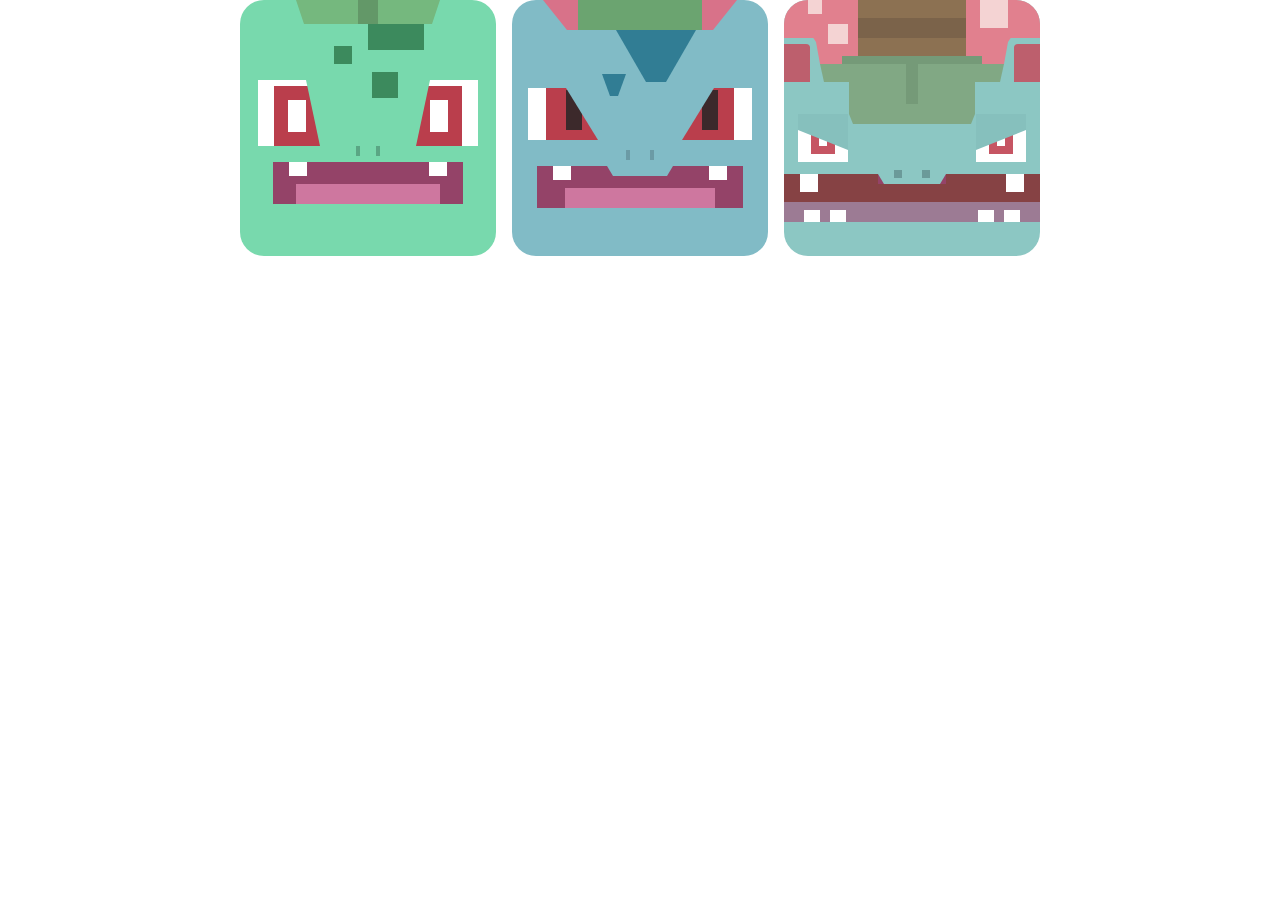
==== index.html @ 2ed5dbb6 "202307021723" ====
<!-- 
    Copyright 2023 Pardn Ltd 帕登國際有限公司
    Created by Pardn Chiu 邱敬幃
    Email: mail@pardn.ltd
	LINE@: @530ganjs
-->
<!DOCTYPE html>
<html lang="zh-Hans-TW">

<head>
	<meta charset="UTF-8">
	<meta http-equiv="X-UA-Compatible" content="IE=edge">
	<!--  -->
	<title>CSS繪圖-寶可夢探險圖鑑</title>
	<meta name="description" content="帕登國際有限公司的全端工程師，邱敬幃，精通iOS原生、前端切版和後端開發。無論是開發iOS APP，還是架設網站，都能輕鬆應對。">
	<meta name="theme-color" content="#000000">
	<!--  -->
	<meta property="og:title" content="CSS繪圖-寶可夢探險圖鑑">
	<meta property="og:description" content="帕登國際有限公司的全端工程師，邱敬幃，精通iOS原生、前端切版和後端開發。無論是開發iOS APP，還是架設網站，都能輕鬆應對。">
	<meta property="og:image" content="image/2-1.jpg">
	<meta property="og:url" content="https://pardnchiu.github.io/pokemon-quest-css-drawer">
	<meta property="og:type" content="website">
	<!--  -->
	<meta property="twitter:title" content="CSS繪圖-寶可夢探險圖鑑">
	<meta property="twitter:description" content="帕登國際有限公司的全端工程師，邱敬幃，精通iOS原生、前端切版和後端開發。無論是開發iOS APP，還是架設網站，都能輕鬆應對。">
	<meta property="twitter:image" content="image/2-1.jpg">
	<meta property="twitter:url" content="https://pardnchiu.github.io/pokemon-quest-css-drawer">
	<meta property="twitter:site" content="">
	<meta property="twitter:card" content="">
	<!--  -->
	<meta name="mobile-web-app-capable" content="no">
	<meta name="apple-mobile-web-app-capable" content="no">
	<meta name="apple-mobile-web-app-status-bar-style" content="default">
	<meta name="viewport"
		content="width=device-width, user-scalable=no, initial-scale=1.0, maximum-scale=1.0, viewport-fit=cover">
	<meta name="theme-color" content="#000">
	<!--  -->
	<link rel="apple-touch-icon" href="">
	<link rel="apple-touch-icon-precomposed" href="">
	<link rel="icon" href="" type="image/x-icon">
	<!--  -->
	<meta name="google-site-verification" content="YQQ2f6AchR8dcb55Az2BYd_mw4TrP0J1RApD-v2v65Y" />
	<!--  -->
	<link rel="preconnect" href="https://fonts.googleapis.com">
	<link rel="preconnect" href="https://fonts.gstatic.com" crossorigin>
	<link href="https://fonts.googleapis.com/css2?family=Noto+Sans+TC:wght@100;300;400;500;700;900&display=swap"
		rel="stylesheet">
	<!--  -->
	<link rel="stylesheet" href="css/index.css">
	<!--  -->
	<script src="https://dev.joball.tw/PDExtension.js" copyright="Pardn Ltd" defer></script>
	<script src="js/index.min.js" defer></script>
	<!--  -->
	<style>
		:root {
			--width-max: calc(1280px + 1rem * 5);
		}
	</style>
</head>

<body>
	<section id="body">
		<div class="fr no001">
			<div></div>
			<div></div>
			<div>
				<div></div>
				<div></div>
			</div>
			<div></div>
			<div>
				<div></div>
				<div></div>
			</div>
		</div>
	
		<div class="fr no002">
			<div></div>
			<div></div>
			<div>
				<div></div>
				<div></div>
			</div>
			<div></div>
			<div>
				<div></div>
				<div></div>
				<div></div>
			</div>
		</div>
	
		<div class="fr no003">
			<div></div>
			<div></div>
			<div></div>
			<div></div>
			<div></div>
			<div></div>
			<div>
				<div>
					<div></div>
				</div>
				<div>
					<div></div>
				</div>
			</div>
			<div></div>
			<div>
				<div></div>
				<div></div>
				<div>
					<div></div>
					<div></div>
				</div>
			</div>
		</div>
	</section>
</body>

</html>
---- css/index.css ----
@import"./fontawesome/css/all.min.css";:root{--safe-top: env(safe-area-inset-top);--safe-left: env(safe-area-inset-left);--safe-bottom: env(safe-area-inset-bottom);--safe-right: env(safe-area-inset-right);--width-max: 1024px;--bgcolor: #fff}*{margin:0;padding:0;font-size:1em;font-family:"Noto Sans TC",sans-serif;letter-spacing:0;border:none;outline:none;background-color:rgba(0,0,0,0);color:#000;word-wrap:break-word;text-decoration:none;list-style:none;box-sizing:border-box;-ms-overflow-style:none;scrollbar-width:none;touch-action:manipulation;-webkit-touch-callout:inherit;-webkit-user-select:inherit;-khtml-user-select:inherit;-moz-user-select:inherit;-ms-user-select:inherit;user-select:inherit}*::-webkit-scrollbar{display:none}* [user-select=false],* [user-select="0"]{-webkit-touch-callout:none;-webkit-user-select:none;-khtml-user-select:none;-moz-user-select:none;-ms-user-select:none;user-select:none}* [user-select=true],* [user-select="1"]{-webkit-touch-callout:initial;-webkit-user-select:initial;-khtml-user-select:initial;-moz-user-select:initial;-ms-user-select:initial;user-select:initial}img{object-fit:cover}img[data-src]{content:url("[data-uri]");background:linear-gradient(to right, #EEF0F3, #E0E2E8, #EEF0F3)}a[href]:not([href=""]),button{cursor:pointer}textarea{resize:none}html{position:fixed;display:block;width:100%;height:100%;overflow:hidden}body{position:relative;display:block;width:100%;height:100%;background-color:var(--bgcolor);overflow:hidden scroll}body section#body{display:flex;flex-flow:row wrap;justify-content:center;gap:1rem;margin:0 auto;width:100%;max-width:var(--width-max)}body section#body div.fr{--width-fr: 16rem;position:relative;flex-shrink:0;width:var(--width-fr);height:var(--width-fr);background-color:#000;border-radius:calc(.09375*var(--width-fr));overflow:hidden}body section#body div.fr.no001{background-color:#78d9ad}body section#body div.fr.no001>div:nth-child(1){position:relative;margin:0 auto;width:9rem;border-top:1.5rem solid #75b87e;border-left:.5rem solid rgba(0,0,0,0);border-right:.5rem solid rgba(0,0,0,0)}body section#body div.fr.no001>div:nth-child(1)::before{content:"";position:absolute;z-index:1;top:-1.5rem;left:50%;bottom:0;transform:translateX(-50%);width:1.25rem;height:1.5rem;background-color:#639868}body section#body div.fr.no001>div:nth-child(2){position:relative;margin-left:50%;width:3.5rem;height:1.625rem;background-color:#3c8a5d}body section#body div.fr.no001>div:nth-child(2)::before{content:"";position:absolute;top:1.375rem;left:-2.125rem;width:1.125rem;height:1.125rem;background-color:#3c8a5d}body section#body div.fr.no001>div:nth-child(2):after{content:"";position:absolute;top:3rem;left:.25rem;width:1.625rem;height:1.625rem;background-color:#3c8a5d}body section#body div.fr.no001>div:nth-child(3){position:relative;margin:1.875rem auto 0;width:calc(100% - 2.25rem);height:4.125rem}body section#body div.fr.no001>div:nth-child(3) div:nth-child(1){position:absolute;left:0;width:3.875rem;height:100%;background-color:#fff}body section#body div.fr.no001>div:nth-child(3) div:nth-child(1)::before{content:"";position:absolute;right:.875rem;bottom:.875rem;width:1.125rem;height:2rem;outline:.875rem solid #ba3e4c}body section#body div.fr.no001>div:nth-child(3) div:nth-child(1)::after{content:"";position:absolute;right:0;border-left:.875rem solid rgba(0,0,0,0);border-top:4.125rem solid #78d9ad}body section#body div.fr.no001>div:nth-child(3) div:nth-child(2){position:absolute;right:0;width:3.875rem;height:100%;background-color:#fff}body section#body div.fr.no001>div:nth-child(3) div:nth-child(2)::before{content:"";position:absolute;left:.875rem;bottom:.875rem;width:1.125rem;height:2rem;outline:.875rem solid #ba3e4c}body section#body div.fr.no001>div:nth-child(3) div:nth-child(2)::after{content:"";position:absolute;left:0;border-right:.875rem solid rgba(0,0,0,0);border-top:4.125rem solid #78d9ad}body section#body div.fr.no001>div:nth-child(4){position:relative;margin:0 auto;width:1.5rem;height:.625rem}body section#body div.fr.no001>div:nth-child(4)::before{content:"";position:absolute;top:0;left:0;bottom:0;width:.25rem;height:100%;background-color:#5aa684}body section#body div.fr.no001>div:nth-child(4)::after{content:"";position:absolute;top:0;right:0;bottom:0;width:.25rem;height:100%;background-color:#5aa684}body section#body div.fr.no001>div:nth-child(5){margin:.375rem auto 0;width:11.875rem;height:2.625rem;background-color:#944368}body section#body div.fr.no001>div:nth-child(5) div:nth-child(1){position:relative;margin:0 auto;width:calc(100% - 2rem);height:.875rem}body section#body div.fr.no001>div:nth-child(5) div:nth-child(1)::before{content:"";position:absolute;top:0;left:0;bottom:0;width:1.125rem;height:100%;background-color:#fff}body section#body div.fr.no001>div:nth-child(5) div:nth-child(1)::after{content:"";position:absolute;top:0;right:0;bottom:0;width:1.125rem;height:100%;background-color:#fff}body section#body div.fr.no001>div:nth-child(5) div:nth-child(2){margin:.5rem auto 0;width:9rem;height:1.25rem;background-color:#ce779f}body section#body div.fr.no002{background-color:#81bbc6}body section#body div.fr.no002>div:nth-child(1){position:relative;margin:0 auto;width:calc(.7578125*var(--width-fr));border-top:calc(.1171875*var(--width-fr)) solid #d87289;border-left:calc(.09375*var(--width-fr)) solid rgba(0,0,0,0);border-right:calc(.09375*var(--width-fr)) solid rgba(0,0,0,0)}body section#body div.fr.no002>div:nth-child(1)::before{content:"";position:absolute;z-index:1;top:calc(-0.1171875*var(--width-fr));left:50%;bottom:0;transform:translateX(-50%);width:calc(.484375*var(--width-fr));height:calc(.1171875*var(--width-fr));background-color:#6ba470}body section#body div.fr.no002>div:nth-child(2){position:relative;margin-left:calc(.40625*var(--width-fr));width:calc(.3125*var(--width-fr));border-top:calc(.203125*var(--width-fr)) solid #317d94;border-left:calc(.1171875*var(--width-fr)) solid rgba(0,0,0,0);border-right:calc(.1171875*var(--width-fr)) solid rgba(0,0,0,0)}body section#body div.fr.no002>div:nth-child(2)::before{content:"";position:absolute;top:calc(-0.03125*var(--width-fr));left:calc(-0.0859375*var(--width-fr)*2);width:calc(.03125*var(--width-fr));border-top:calc(.0859375*var(--width-fr)) solid #317d94;border-left:calc(.03125*var(--width-fr)) solid rgba(0,0,0,0);border-right:calc(.03125*var(--width-fr)) solid rgba(0,0,0,0)}body section#body div.fr.no002>div:nth-child(3){position:relative;margin:calc(.0234375*var(--width-fr)) auto 0;width:calc(100% - .0625*var(--width-fr)*2);height:calc(.203125*var(--width-fr))}body section#body div.fr.no002>div:nth-child(3) div:nth-child(1){position:absolute;left:0;width:calc(.2734375*var(--width-fr));height:100%;background-color:#fff}body section#body div.fr.no002>div:nth-child(3) div:nth-child(1)::before{content:"";position:absolute;right:0;bottom:0;width:calc(.0625*var(--width-fr));height:calc(100% - .046875*var(--width-fr));background-color:#3c292b;border-top:calc(.0078125*var(--width-fr)) solid #ba3e4c;border-left:calc(.078125*var(--width-fr)) solid #ba3e4c;border-bottom:calc(.0390625*var(--width-fr)) solid #ba3e4c;border-right:calc(.0625*var(--width-fr)) solid #ba3e4c}body section#body div.fr.no002>div:nth-child(3) div:nth-child(1)::after{content:"";position:absolute;top:0;right:0;border-left:calc(.125*var(--width-fr)) solid rgba(0,0,0,0);border-top:calc(.203125*var(--width-fr)) solid #81bbc6}body section#body div.fr.no002>div:nth-child(3) div:nth-child(2){position:absolute;right:0;width:calc(.2734375*var(--width-fr));height:100%;background-color:#fff}body section#body div.fr.no002>div:nth-child(3) div:nth-child(2)::before{content:"";position:absolute;left:0;bottom:0;width:calc(.0625*var(--width-fr));height:calc(100% - .046875*var(--width-fr));background-color:#3c292b;border-top:calc(.0078125*var(--width-fr)) solid #ba3e4c;border-left:calc(.078125*var(--width-fr)) solid #ba3e4c;border-bottom:calc(.0390625*var(--width-fr)) solid #ba3e4c;border-right:calc(.0625*var(--width-fr)) solid #ba3e4c}body section#body div.fr.no002>div:nth-child(3) div:nth-child(2)::after{content:"";position:absolute;top:0;left:0;border-right:calc(.125*var(--width-fr)) solid rgba(0,0,0,0);border-top:calc(.203125*var(--width-fr)) solid #81bbc6}body section#body div.fr.no002>div:nth-child(4){position:relative;margin:calc(.0390625*var(--width-fr)) auto 0;width:calc(.109375*var(--width-fr));height:calc(.0390625*var(--width-fr))}body section#body div.fr.no002>div:nth-child(4)::before{content:"";position:absolute;top:0;left:0;bottom:0;width:calc(.015625*var(--width-fr));height:100%;background-color:#6b9aa5}body section#body div.fr.no002>div:nth-child(4)::after{content:"";position:absolute;top:0;right:0;bottom:0;width:calc(.015625*var(--width-fr));height:100%;background-color:#6b9aa5}body section#body div.fr.no002>div:nth-child(5){position:relative;margin:.375rem auto 0;width:calc(.8046875*var(--width-fr));height:2.625rem;background-color:#944368}body section#body div.fr.no002>div:nth-child(5) div:nth-child(1){content:"";position:absolute;top:0;left:50%;transform:translateX(-50%);width:4.125rem;height:.625rem;background-color:#81bbc6}body section#body div.fr.no002>div:nth-child(5) div:nth-child(1)::before{content:"";position:absolute;top:0;left:0;bottom:0;border-bottom:.625rem solid #944368;border-right:.375rem solid rgba(0,0,0,0)}body section#body div.fr.no002>div:nth-child(5) div:nth-child(1)::after{content:"";position:absolute;top:0;right:0;bottom:0;border-bottom:.625rem solid #944368;border-left:.375rem solid rgba(0,0,0,0)}body section#body div.fr.no002>div:nth-child(5) div:nth-child(2){position:relative;margin:0 auto;width:calc(100% - 2rem);height:.875rem}body section#body div.fr.no002>div:nth-child(5) div:nth-child(2)::before{content:"";position:absolute;top:0;left:0;bottom:0;width:1.125rem;height:100%;background-color:#fff}body section#body div.fr.no002>div:nth-child(5) div:nth-child(2)::after{content:"";position:absolute;top:0;right:0;bottom:0;width:1.125rem;height:100%;background-color:#fff}body section#body div.fr.no002>div:nth-child(5) div:nth-child(3){margin:.5rem auto 0;width:9.375rem;height:1.25rem;background-color:#ce779f}body section#body div.fr.no003{background-color:#8cc7c3}body section#body div.fr.no003>div:nth-child(1){position:relative;margin:0 auto;width:100%;height:calc(.1484375*var(--width-fr));background-color:#e1808e}body section#body div.fr.no003>div:nth-child(1)::before{content:"";position:absolute;bottom:calc(-0.015625*var(--width-fr));left:50%;transform:translateX(-50%);width:calc(.75*var(--width-fr));border-top:calc(.0234375*var(--width-fr)) solid #e1808e;border-left:calc(.015625*var(--width-fr)) solid rgba(0,0,0,0);border-right:calc(.015625*var(--width-fr)) solid rgba(0,0,0,0)}body section#body div.fr.no003>div:nth-child(1)::after{content:"";position:absolute;bottom:calc(-0.1015625*var(--width-fr));left:50%;transform:translateX(-50%);width:calc(.71875*var(--width-fr));border-top:calc(.0859375*var(--width-fr)) solid #e1808e;border-left:calc(.015625*var(--width-fr)) solid rgba(0,0,0,0);border-right:calc(.015625*var(--width-fr)) solid rgba(0,0,0,0)}body section#body div.fr.no003>div:nth-child(2){position:absolute;top:0;left:calc(.09375*var(--width-fr));width:calc(.0546875*var(--width-fr));height:calc(.0546875*var(--width-fr));background-color:#f4d3d3}body section#body div.fr.no003>div:nth-child(2)::before{content:"";position:absolute;top:0;left:calc(.671875*var(--width-fr));width:calc(.109375*var(--width-fr));height:calc(.109375*var(--width-fr));background-color:#f4d3d3}body section#body div.fr.no003>div:nth-child(2)::after{content:"";position:absolute;top:calc(.09375*var(--width-fr));left:calc(.078125*var(--width-fr));width:calc(.078125*var(--width-fr));height:calc(.078125*var(--width-fr));background-color:#f4d3d3}body section#body div.fr.no003>div:nth-child(3){position:absolute;top:0;left:50%;transform:translateX(-50%);width:calc(.421875*var(--width-fr));height:calc(.21875*var(--width-fr));background-color:#8c7152}body section#body div.fr.no003>div:nth-child(3)::before{content:"";position:absolute;top:50%;left:0;transform:translateY(-50%);width:100%;height:calc(.078125*var(--width-fr));background-color:#7b634a}body section#body div.fr.no003>div:nth-child(4){position:absolute;z-index:1;top:calc(.21875*var(--width-fr));left:50%;transform:translateX(-50%);width:calc(.546875*var(--width-fr));height:calc(.03125*var(--width-fr));background-color:#759a78}body section#body div.fr.no003>div:nth-child(4)::before{content:"";position:absolute;top:calc(.03125*var(--width-fr));left:50%;transform:translateX(-50%);width:calc(.046875*var(--width-fr));height:calc(.15625*var(--width-fr));background-color:#759a78}body section#body div.fr.no003>div:nth-child(5){position:relative;margin-top:calc(.0234375*var(--width-fr));width:100%;height:calc(.1484375*var(--width-fr))}body section#body div.fr.no003>div:nth-child(5)::before{content:"";position:absolute;top:0;left:0;width:calc(.1015625*var(--width-fr));height:calc(100% - .015625*var(--width-fr));background-color:#bd5f6d;border-top:calc(.015625*var(--width-fr)) solid #bd5f6d;border-top-right-radius:calc(.015625*var(--width-fr))}body section#body div.fr.no003>div:nth-child(5)::after{content:"";position:absolute;top:0;right:0;width:calc(.1015625*var(--width-fr));height:calc(100% - .015625*var(--width-fr));background-color:#bd5f6d;border-top:calc(.015625*var(--width-fr)) solid #bd5f6d;border-top-left-radius:calc(.015625*var(--width-fr))}body section#body div.fr.no003>div:nth-child(6){position:relative;margin:calc(-0.0703125*var(--width-fr)) auto;width:calc(.71875*var(--width-fr));border-top:calc(.0703125*var(--width-fr)) solid #81a884;border-left:calc(.015625*var(--width-fr)) solid rgba(0,0,0,0);border-right:calc(.015625*var(--width-fr)) solid rgba(0,0,0,0)}body section#body div.fr.no003>div:nth-child(6)::before{content:"";position:absolute;top:0;left:50%;transform:translateX(-50%);width:calc(.4921875*var(--width-fr));height:calc(.125*var(--width-fr));background-color:#81a884}body section#body div.fr.no003>div:nth-child(6)::after{content:"";position:absolute;top:calc(.125*var(--width-fr));left:50%;transform:translateX(-50%);width:calc(.4609375*var(--width-fr));border-top:calc(.0390625*var(--width-fr)) solid #81a884;border-left:calc(.015625*var(--width-fr)) solid rgba(0,0,0,0);border-right:calc(.015625*var(--width-fr)) solid rgba(0,0,0,0)}body section#body div.fr.no003>div:nth-child(7){position:relative;margin:calc(.1953125*var(--width-fr)) auto 0;width:calc(.890625*var(--width-fr));height:calc(.1875*var(--width-fr))}body section#body div.fr.no003>div:nth-child(7)>div{position:absolute;z-index:0;top:0;width:calc(.1953125*var(--width-fr));height:100%;background-color:#fff}body section#body div.fr.no003>div:nth-child(7)>div::before{content:"";position:absolute;z-index:1;top:0;left:0;width:100%;height:calc(.0625*var(--width-fr));background-color:#86c0bd}body section#body div.fr.no003>div:nth-child(7)>div::after{content:"";position:absolute;z-index:1;top:calc(.0625*var(--width-fr));left:0;width:0;height:calc(.0625*var(--width-fr));border-top:calc(.078125*var(--width-fr)) solid #86c0bd}body section#body div.fr.no003>div:nth-child(7)>div:nth-child(1){left:0}body section#body div.fr.no003>div:nth-child(7)>div:nth-child(1)::after{border-left:calc(.1953125*var(--width-fr)) solid rgba(0,0,0,0)}body section#body div.fr.no003>div:nth-child(7)>div:nth-child(2){right:0}body section#body div.fr.no003>div:nth-child(7)>div:nth-child(2)::after{border-right:calc(.1953125*var(--width-fr)) solid rgba(0,0,0,0)}body section#body div.fr.no003>div:nth-child(7)>div div{position:absolute;top:0;left:50%;transform:translateX(-50%);width:calc(.09375*var(--width-fr));height:calc(.15625*var(--width-fr));border-left:calc(.03125*var(--width-fr)) solid #c65563;border-right:calc(.03125*var(--width-fr)) solid #c65563;border-bottom:calc(.03125*var(--width-fr)) solid #c65563}body section#body div.fr.no003>div:nth-child(8){position:relative;z-index:1;margin:calc(.03125*var(--width-fr)) auto 0;width:calc(.140625*var(--width-fr));height:calc(.03125*var(--width-fr))}body section#body div.fr.no003>div:nth-child(8)::before{content:"";position:absolute;top:0;left:0;bottom:0;width:.5rem;height:100%;background-color:#6b9a99}body section#body div.fr.no003>div:nth-child(8)::after{content:"";position:absolute;top:0;right:0;bottom:0;width:.5rem;height:100%;background-color:#6b9a99}body section#body div.fr.no003>div:nth-child(9){position:relative;margin:-0.25rem auto 0;width:100%;height:2.75rem;background-color:#864244}body section#body div.fr.no003>div:nth-child(9)>div:nth-child(1){content:"";position:absolute;top:0;left:50%;transform:translateX(-50%);width:4.25rem;height:.625rem;background-color:#8cc7c3}body section#body div.fr.no003>div:nth-child(9)>div:nth-child(1)::before{content:"";position:absolute;top:0;left:0;bottom:0;border-bottom:.625rem solid #944368;border-right:.375rem solid rgba(0,0,0,0)}body section#body div.fr.no003>div:nth-child(9)>div:nth-child(1)::after{content:"";position:absolute;top:0;right:0;bottom:0;border-bottom:.625rem solid #944368;border-left:.375rem solid rgba(0,0,0,0)}body section#body div.fr.no003>div:nth-child(9)>div:nth-child(2){position:relative;margin:0 auto;width:calc(100% - 2rem);height:1.125rem}body section#body div.fr.no003>div:nth-child(9)>div:nth-child(2)::before{content:"";position:absolute;top:0;left:0;bottom:0;width:1.125rem;height:100%;background-color:#fff}body section#body div.fr.no003>div:nth-child(9)>div:nth-child(2)::after{content:"";position:absolute;top:0;right:0;bottom:0;width:1.125rem;height:100%;background-color:#fff}body section#body div.fr.no003>div:nth-child(9)>div:nth-child(3){position:absolute;margin:.625rem auto 0;width:100%;height:1.25rem;background-color:#9c7b94}body section#body div.fr.no003>div:nth-child(9)>div:nth-child(3) div{position:absolute;bottom:0;width:2.625rem;height:.75rem}body section#body div.fr.no003>div:nth-child(9)>div:nth-child(3) div:nth-child(1){left:1.25rem}body section#body div.fr.no003>div:nth-child(9)>div:nth-child(3) div:nth-child(2){right:1.25rem}body section#body div.fr.no003>div:nth-child(9)>div:nth-child(3) div::before{content:"";position:absolute;top:0;left:0;bottom:0;width:1rem;height:.75rem;background-color:#fff}body section#body div.fr.no003>div:nth-child(9)>div:nth-child(3) div::after{content:"";position:absolute;top:0;right:0;bottom:0;width:1rem;height:.75rem;background-color:#fff}a.hint{position:absolute;z-index:2;top:50%;left:50%;transform:translate(-50%, -50%) rotate(-45deg);padding:.25rem 1rem;letter-spacing:1px;color:#fff;font-size:2rem;border-radius:.5rem 0 0 0;opacity:.5}#copy{position:absolute;top:-100vh;left:-100vw;opacity:0}/*# sourceMappingURL=index.css.map */
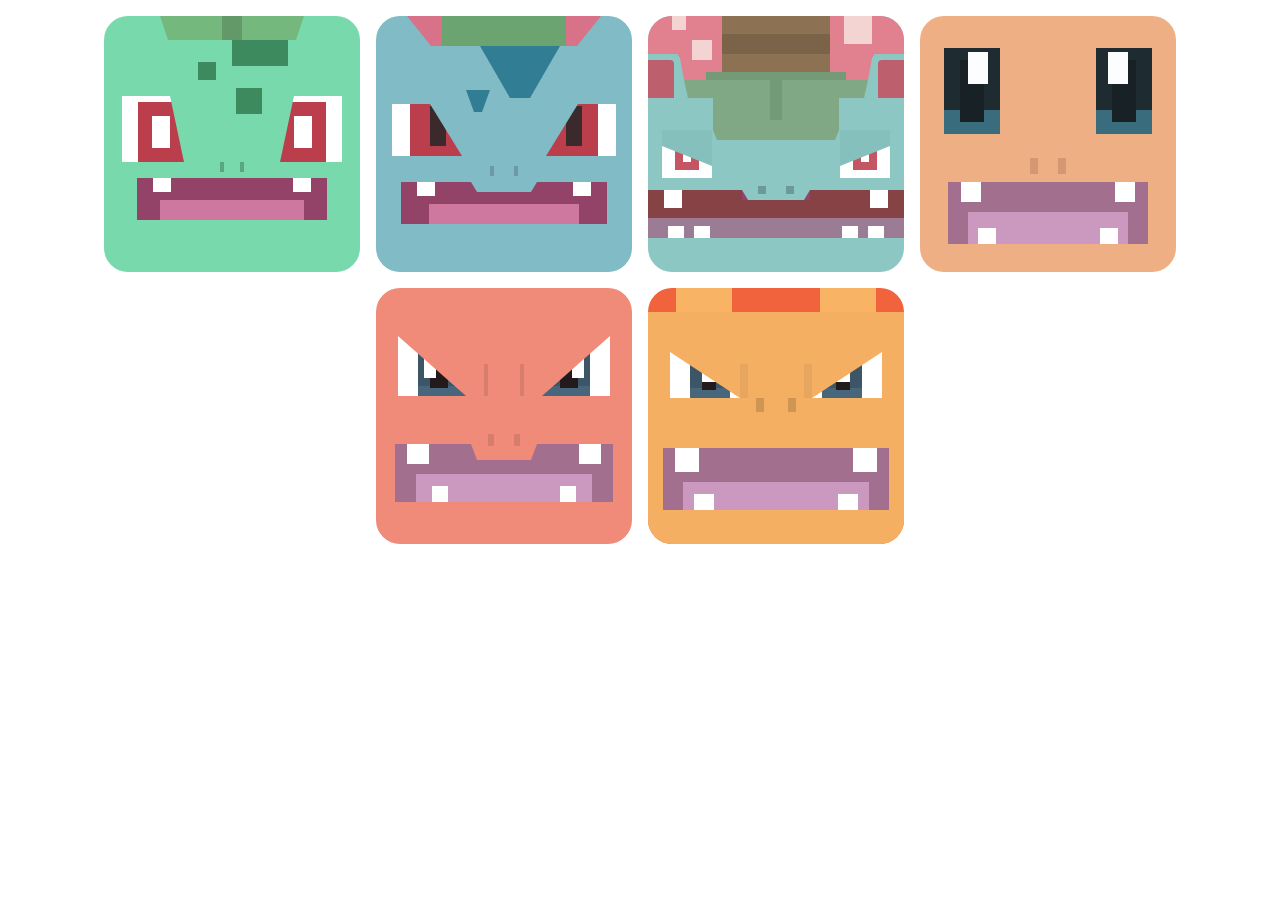
==== commit c5733859: "202307030434" ====
--- a/index.html
+++ b/index.html
@@ -114,6 +114,56 @@
 				</div>
 			</div>
 		</div>
+
+		<div class="fr no004">
+			<div>
+				<div>
+					<div></div>
+				</div>
+				<div>
+					<div></div>
+				</div>
+			</div>
+			<div></div>
+			<div>
+				<div></div>
+				<div></div>
+			</div>
+		</div>
+
+		<div class="fr no005">
+			<div>
+				<div>
+					<div></div>
+				</div>
+				<div>
+					<div></div>
+				</div>
+			</div>
+			<div></div>
+			<div></div>
+			<div>
+				<div></div>
+				<div></div>
+			</div>
+		</div>
+
+		<div class="fr no006">
+			<div></div>
+			<div>
+				<div>
+					<div></div>
+				</div>
+				<div>
+					<div></div>
+				</div>
+			</div>
+			<div></div>
+			<div>
+				<div></div>
+				<div></div>
+			</div>
+		</div>
 	</section>
 </body>
 
--- a/css/index.css
+++ b/css/index.css
@@ -1 +1 @@
-@import"./fontawesome/css/all.min.css";:root{--safe-top: env(safe-area-inset-top);--safe-left: env(safe-area-inset-left);--safe-bottom: env(safe-area-inset-bottom);--safe-right: env(safe-area-inset-right);--width-max: 1024px;--bgcolor: #fff}*{margin:0;padding:0;font-size:1em;font-family:"Noto Sans TC",sans-serif;letter-spacing:0;border:none;outline:none;background-color:rgba(0,0,0,0);color:#000;word-wrap:break-word;text-decoration:none;list-style:none;box-sizing:border-box;-ms-overflow-style:none;scrollbar-width:none;touch-action:manipulation;-webkit-touch-callout:inherit;-webkit-user-select:inherit;-khtml-user-select:inherit;-moz-user-select:inherit;-ms-user-select:inherit;user-select:inherit}*::-webkit-scrollbar{display:none}* [user-select=false],* [user-select="0"]{-webkit-touch-callout:none;-webkit-user-select:none;-khtml-user-select:none;-moz-user-select:none;-ms-user-select:none;user-select:none}* [user-select=true],* [user-select="1"]{-webkit-touch-callout:initial;-webkit-user-select:initial;-khtml-user-select:initial;-moz-user-select:initial;-ms-user-select:initial;user-select:initial}img{object-fit:cover}img[data-src]{content:url("[data-uri]");background:linear-gradient(to right, #EEF0F3, #E0E2E8, #EEF0F3)}a[href]:not([href=""]),button{cursor:pointer}textarea{resize:none}html{position:fixed;display:block;width:100%;height:100%;overflow:hidden}body{position:relative;display:block;width:100%;height:100%;background-color:var(--bgcolor);overflow:hidden scroll}body section#body{display:flex;flex-flow:row wrap;justify-content:center;gap:1rem;margin:0 auto;width:100%;max-width:var(--width-max)}body section#body div.fr{--width-fr: 16rem;position:relative;flex-shrink:0;width:var(--width-fr);height:var(--width-fr);background-color:#000;border-radius:calc(.09375*var(--width-fr));overflow:hidden}body section#body div.fr.no001{background-color:#78d9ad}body section#body div.fr.no001>div:nth-child(1){position:relative;margin:0 auto;width:9rem;border-top:1.5rem solid #75b87e;border-left:.5rem solid rgba(0,0,0,0);border-right:.5rem solid rgba(0,0,0,0)}body section#body div.fr.no001>div:nth-child(1)::before{content:"";position:absolute;z-index:1;top:-1.5rem;left:50%;bottom:0;transform:translateX(-50%);width:1.25rem;height:1.5rem;background-color:#639868}body section#body div.fr.no001>div:nth-child(2){position:relative;margin-left:50%;width:3.5rem;height:1.625rem;background-color:#3c8a5d}body section#body div.fr.no001>div:nth-child(2)::before{content:"";position:absolute;top:1.375rem;left:-2.125rem;width:1.125rem;height:1.125rem;background-color:#3c8a5d}body section#body div.fr.no001>div:nth-child(2):after{content:"";position:absolute;top:3rem;left:.25rem;width:1.625rem;height:1.625rem;background-color:#3c8a5d}body section#body div.fr.no001>div:nth-child(3){position:relative;margin:1.875rem auto 0;width:calc(100% - 2.25rem);height:4.125rem}body section#body div.fr.no001>div:nth-child(3) div:nth-child(1){position:absolute;left:0;width:3.875rem;height:100%;background-color:#fff}body section#body div.fr.no001>div:nth-child(3) div:nth-child(1)::before{content:"";position:absolute;right:.875rem;bottom:.875rem;width:1.125rem;height:2rem;outline:.875rem solid #ba3e4c}body section#body div.fr.no001>div:nth-child(3) div:nth-child(1)::after{content:"";position:absolute;right:0;border-left:.875rem solid rgba(0,0,0,0);border-top:4.125rem solid #78d9ad}body section#body div.fr.no001>div:nth-child(3) div:nth-child(2){position:absolute;right:0;width:3.875rem;height:100%;background-color:#fff}body section#body div.fr.no001>div:nth-child(3) div:nth-child(2)::before{content:"";position:absolute;left:.875rem;bottom:.875rem;width:1.125rem;height:2rem;outline:.875rem solid #ba3e4c}body section#body div.fr.no001>div:nth-child(3) div:nth-child(2)::after{content:"";position:absolute;left:0;border-right:.875rem solid rgba(0,0,0,0);border-top:4.125rem solid #78d9ad}body section#body div.fr.no001>div:nth-child(4){position:relative;margin:0 auto;width:1.5rem;height:.625rem}body section#body div.fr.no001>div:nth-child(4)::before{content:"";position:absolute;top:0;left:0;bottom:0;width:.25rem;height:100%;background-color:#5aa684}body section#body div.fr.no001>div:nth-child(4)::after{content:"";position:absolute;top:0;right:0;bottom:0;width:.25rem;height:100%;background-color:#5aa684}body section#body div.fr.no001>div:nth-child(5){margin:.375rem auto 0;width:11.875rem;height:2.625rem;background-color:#944368}body section#body div.fr.no001>div:nth-child(5) div:nth-child(1){position:relative;margin:0 auto;width:calc(100% - 2rem);height:.875rem}body section#body div.fr.no001>div:nth-child(5) div:nth-child(1)::before{content:"";position:absolute;top:0;left:0;bottom:0;width:1.125rem;height:100%;background-color:#fff}body section#body div.fr.no001>div:nth-child(5) div:nth-child(1)::after{content:"";position:absolute;top:0;right:0;bottom:0;width:1.125rem;height:100%;background-color:#fff}body section#body div.fr.no001>div:nth-child(5) div:nth-child(2){margin:.5rem auto 0;width:9rem;height:1.25rem;background-color:#ce779f}body section#body div.fr.no002{background-color:#81bbc6}body section#body div.fr.no002>div:nth-child(1){position:relative;margin:0 auto;width:calc(.7578125*var(--width-fr));border-top:calc(.1171875*var(--width-fr)) solid #d87289;border-left:calc(.09375*var(--width-fr)) solid rgba(0,0,0,0);border-right:calc(.09375*var(--width-fr)) solid rgba(0,0,0,0)}body section#body div.fr.no002>div:nth-child(1)::before{content:"";position:absolute;z-index:1;top:calc(-0.1171875*var(--width-fr));left:50%;bottom:0;transform:translateX(-50%);width:calc(.484375*var(--width-fr));height:calc(.1171875*var(--width-fr));background-color:#6ba470}body section#body div.fr.no002>div:nth-child(2){position:relative;margin-left:calc(.40625*var(--width-fr));width:calc(.3125*var(--width-fr));border-top:calc(.203125*var(--width-fr)) solid #317d94;border-left:calc(.1171875*var(--width-fr)) solid rgba(0,0,0,0);border-right:calc(.1171875*var(--width-fr)) solid rgba(0,0,0,0)}body section#body div.fr.no002>div:nth-child(2)::before{content:"";position:absolute;top:calc(-0.03125*var(--width-fr));left:calc(-0.0859375*var(--width-fr)*2);width:calc(.03125*var(--width-fr));border-top:calc(.0859375*var(--width-fr)) solid #317d94;border-left:calc(.03125*var(--width-fr)) solid rgba(0,0,0,0);border-right:calc(.03125*var(--width-fr)) solid rgba(0,0,0,0)}body section#body div.fr.no002>div:nth-child(3){position:relative;margin:calc(.0234375*var(--width-fr)) auto 0;width:calc(100% - .0625*var(--width-fr)*2);height:calc(.203125*var(--width-fr))}body section#body div.fr.no002>div:nth-child(3) div:nth-child(1){position:absolute;left:0;width:calc(.2734375*var(--width-fr));height:100%;background-color:#fff}body section#body div.fr.no002>div:nth-child(3) div:nth-child(1)::before{content:"";position:absolute;right:0;bottom:0;width:calc(.0625*var(--width-fr));height:calc(100% - .046875*var(--width-fr));background-color:#3c292b;border-top:calc(.0078125*var(--width-fr)) solid #ba3e4c;border-left:calc(.078125*var(--width-fr)) solid #ba3e4c;border-bottom:calc(.0390625*var(--width-fr)) solid #ba3e4c;border-right:calc(.0625*var(--width-fr)) solid #ba3e4c}body section#body div.fr.no002>div:nth-child(3) div:nth-child(1)::after{content:"";position:absolute;top:0;right:0;border-left:calc(.125*var(--width-fr)) solid rgba(0,0,0,0);border-top:calc(.203125*var(--width-fr)) solid #81bbc6}body section#body div.fr.no002>div:nth-child(3) div:nth-child(2){position:absolute;right:0;width:calc(.2734375*var(--width-fr));height:100%;background-color:#fff}body section#body div.fr.no002>div:nth-child(3) div:nth-child(2)::before{content:"";position:absolute;left:0;bottom:0;width:calc(.0625*var(--width-fr));height:calc(100% - .046875*var(--width-fr));background-color:#3c292b;border-top:calc(.0078125*var(--width-fr)) solid #ba3e4c;border-left:calc(.078125*var(--width-fr)) solid #ba3e4c;border-bottom:calc(.0390625*var(--width-fr)) solid #ba3e4c;border-right:calc(.0625*var(--width-fr)) solid #ba3e4c}body section#body div.fr.no002>div:nth-child(3) div:nth-child(2)::after{content:"";position:absolute;top:0;left:0;border-right:calc(.125*var(--width-fr)) solid rgba(0,0,0,0);border-top:calc(.203125*var(--width-fr)) solid #81bbc6}body section#body div.fr.no002>div:nth-child(4){position:relative;margin:calc(.0390625*var(--width-fr)) auto 0;width:calc(.109375*var(--width-fr));height:calc(.0390625*var(--width-fr))}body section#body div.fr.no002>div:nth-child(4)::before{content:"";position:absolute;top:0;left:0;bottom:0;width:calc(.015625*var(--width-fr));height:100%;background-color:#6b9aa5}body section#body div.fr.no002>div:nth-child(4)::after{content:"";position:absolute;top:0;right:0;bottom:0;width:calc(.015625*var(--width-fr));height:100%;background-color:#6b9aa5}body section#body div.fr.no002>div:nth-child(5){position:relative;margin:.375rem auto 0;width:calc(.8046875*var(--width-fr));height:2.625rem;background-color:#944368}body section#body div.fr.no002>div:nth-child(5) div:nth-child(1){content:"";position:absolute;top:0;left:50%;transform:translateX(-50%);width:4.125rem;height:.625rem;background-color:#81bbc6}body section#body div.fr.no002>div:nth-child(5) div:nth-child(1)::before{content:"";position:absolute;top:0;left:0;bottom:0;border-bottom:.625rem solid #944368;border-right:.375rem solid rgba(0,0,0,0)}body section#body div.fr.no002>div:nth-child(5) div:nth-child(1)::after{content:"";position:absolute;top:0;right:0;bottom:0;border-bottom:.625rem solid #944368;border-left:.375rem solid rgba(0,0,0,0)}body section#body div.fr.no002>div:nth-child(5) div:nth-child(2){position:relative;margin:0 auto;width:calc(100% - 2rem);height:.875rem}body section#body div.fr.no002>div:nth-child(5) div:nth-child(2)::before{content:"";position:absolute;top:0;left:0;bottom:0;width:1.125rem;height:100%;background-color:#fff}body section#body div.fr.no002>div:nth-child(5) div:nth-child(2)::after{content:"";position:absolute;top:0;right:0;bottom:0;width:1.125rem;height:100%;background-color:#fff}body section#body div.fr.no002>div:nth-child(5) div:nth-child(3){margin:.5rem auto 0;width:9.375rem;height:1.25rem;background-color:#ce779f}body section#body div.fr.no003{background-color:#8cc7c3}body section#body div.fr.no003>div:nth-child(1){position:relative;margin:0 auto;width:100%;height:calc(.1484375*var(--width-fr));background-color:#e1808e}body section#body div.fr.no003>div:nth-child(1)::before{content:"";position:absolute;bottom:calc(-0.015625*var(--width-fr));left:50%;transform:translateX(-50%);width:calc(.75*var(--width-fr));border-top:calc(.0234375*var(--width-fr)) solid #e1808e;border-left:calc(.015625*var(--width-fr)) solid rgba(0,0,0,0);border-right:calc(.015625*var(--width-fr)) solid rgba(0,0,0,0)}body section#body div.fr.no003>div:nth-child(1)::after{content:"";position:absolute;bottom:calc(-0.1015625*var(--width-fr));left:50%;transform:translateX(-50%);width:calc(.71875*var(--width-fr));border-top:calc(.0859375*var(--width-fr)) solid #e1808e;border-left:calc(.015625*var(--width-fr)) solid rgba(0,0,0,0);border-right:calc(.015625*var(--width-fr)) solid rgba(0,0,0,0)}body section#body div.fr.no003>div:nth-child(2){position:absolute;top:0;left:calc(.09375*var(--width-fr));width:calc(.0546875*var(--width-fr));height:calc(.0546875*var(--width-fr));background-color:#f4d3d3}body section#body div.fr.no003>div:nth-child(2)::before{content:"";position:absolute;top:0;left:calc(.671875*var(--width-fr));width:calc(.109375*var(--width-fr));height:calc(.109375*var(--width-fr));background-color:#f4d3d3}body section#body div.fr.no003>div:nth-child(2)::after{content:"";position:absolute;top:calc(.09375*var(--width-fr));left:calc(.078125*var(--width-fr));width:calc(.078125*var(--width-fr));height:calc(.078125*var(--width-fr));background-color:#f4d3d3}body section#body div.fr.no003>div:nth-child(3){position:absolute;top:0;left:50%;transform:translateX(-50%);width:calc(.421875*var(--width-fr));height:calc(.21875*var(--width-fr));background-color:#8c7152}body section#body div.fr.no003>div:nth-child(3)::before{content:"";position:absolute;top:50%;left:0;transform:translateY(-50%);width:100%;height:calc(.078125*var(--width-fr));background-color:#7b634a}body section#body div.fr.no003>div:nth-child(4){position:absolute;z-index:1;top:calc(.21875*var(--width-fr));left:50%;transform:translateX(-50%);width:calc(.546875*var(--width-fr));height:calc(.03125*var(--width-fr));background-color:#759a78}body section#body div.fr.no003>div:nth-child(4)::before{content:"";position:absolute;top:calc(.03125*var(--width-fr));left:50%;transform:translateX(-50%);width:calc(.046875*var(--width-fr));height:calc(.15625*var(--width-fr));background-color:#759a78}body section#body div.fr.no003>div:nth-child(5){position:relative;margin-top:calc(.0234375*var(--width-fr));width:100%;height:calc(.1484375*var(--width-fr))}body section#body div.fr.no003>div:nth-child(5)::before{content:"";position:absolute;top:0;left:0;width:calc(.1015625*var(--width-fr));height:calc(100% - .015625*var(--width-fr));background-color:#bd5f6d;border-top:calc(.015625*var(--width-fr)) solid #bd5f6d;border-top-right-radius:calc(.015625*var(--width-fr))}body section#body div.fr.no003>div:nth-child(5)::after{content:"";position:absolute;top:0;right:0;width:calc(.1015625*var(--width-fr));height:calc(100% - .015625*var(--width-fr));background-color:#bd5f6d;border-top:calc(.015625*var(--width-fr)) solid #bd5f6d;border-top-left-radius:calc(.015625*var(--width-fr))}body section#body div.fr.no003>div:nth-child(6){position:relative;margin:calc(-0.0703125*var(--width-fr)) auto;width:calc(.71875*var(--width-fr));border-top:calc(.0703125*var(--width-fr)) solid #81a884;border-left:calc(.015625*var(--width-fr)) solid rgba(0,0,0,0);border-right:calc(.015625*var(--width-fr)) solid rgba(0,0,0,0)}body section#body div.fr.no003>div:nth-child(6)::before{content:"";position:absolute;top:0;left:50%;transform:translateX(-50%);width:calc(.4921875*var(--width-fr));height:calc(.125*var(--width-fr));background-color:#81a884}body section#body div.fr.no003>div:nth-child(6)::after{content:"";position:absolute;top:calc(.125*var(--width-fr));left:50%;transform:translateX(-50%);width:calc(.4609375*var(--width-fr));border-top:calc(.0390625*var(--width-fr)) solid #81a884;border-left:calc(.015625*var(--width-fr)) solid rgba(0,0,0,0);border-right:calc(.015625*var(--width-fr)) solid rgba(0,0,0,0)}body section#body div.fr.no003>div:nth-child(7){position:relative;margin:calc(.1953125*var(--width-fr)) auto 0;width:calc(.890625*var(--width-fr));height:calc(.1875*var(--width-fr))}body section#body div.fr.no003>div:nth-child(7)>div{position:absolute;z-index:0;top:0;width:calc(.1953125*var(--width-fr));height:100%;background-color:#fff}body section#body div.fr.no003>div:nth-child(7)>div::before{content:"";position:absolute;z-index:1;top:0;left:0;width:100%;height:calc(.0625*var(--width-fr));background-color:#86c0bd}body section#body div.fr.no003>div:nth-child(7)>div::after{content:"";position:absolute;z-index:1;top:calc(.0625*var(--width-fr));left:0;width:0;height:calc(.0625*var(--width-fr));border-top:calc(.078125*var(--width-fr)) solid #86c0bd}body section#body div.fr.no003>div:nth-child(7)>div:nth-child(1){left:0}body section#body div.fr.no003>div:nth-child(7)>div:nth-child(1)::after{border-left:calc(.1953125*var(--width-fr)) solid rgba(0,0,0,0)}body section#body div.fr.no003>div:nth-child(7)>div:nth-child(2){right:0}body section#body div.fr.no003>div:nth-child(7)>div:nth-child(2)::after{border-right:calc(.1953125*var(--width-fr)) solid rgba(0,0,0,0)}body section#body div.fr.no003>div:nth-child(7)>div div{position:absolute;top:0;left:50%;transform:translateX(-50%);width:calc(.09375*var(--width-fr));height:calc(.15625*var(--width-fr));border-left:calc(.03125*var(--width-fr)) solid #c65563;border-right:calc(.03125*var(--width-fr)) solid #c65563;border-bottom:calc(.03125*var(--width-fr)) solid #c65563}body section#body div.fr.no003>div:nth-child(8){position:relative;z-index:1;margin:calc(.03125*var(--width-fr)) auto 0;width:calc(.140625*var(--width-fr));height:calc(.03125*var(--width-fr))}body section#body div.fr.no003>div:nth-child(8)::before{content:"";position:absolute;top:0;left:0;bottom:0;width:.5rem;height:100%;background-color:#6b9a99}body section#body div.fr.no003>div:nth-child(8)::after{content:"";position:absolute;top:0;right:0;bottom:0;width:.5rem;height:100%;background-color:#6b9a99}body section#body div.fr.no003>div:nth-child(9){position:relative;margin:-0.25rem auto 0;width:100%;height:2.75rem;background-color:#864244}body section#body div.fr.no003>div:nth-child(9)>div:nth-child(1){content:"";position:absolute;top:0;left:50%;transform:translateX(-50%);width:4.25rem;height:.625rem;background-color:#8cc7c3}body section#body div.fr.no003>div:nth-child(9)>div:nth-child(1)::before{content:"";position:absolute;top:0;left:0;bottom:0;border-bottom:.625rem solid #944368;border-right:.375rem solid rgba(0,0,0,0)}body section#body div.fr.no003>div:nth-child(9)>div:nth-child(1)::after{content:"";position:absolute;top:0;right:0;bottom:0;border-bottom:.625rem solid #944368;border-left:.375rem solid rgba(0,0,0,0)}body section#body div.fr.no003>div:nth-child(9)>div:nth-child(2){position:relative;margin:0 auto;width:calc(100% - 2rem);height:1.125rem}body section#body div.fr.no003>div:nth-child(9)>div:nth-child(2)::before{content:"";position:absolute;top:0;left:0;bottom:0;width:1.125rem;height:100%;background-color:#fff}body section#body div.fr.no003>div:nth-child(9)>div:nth-child(2)::after{content:"";position:absolute;top:0;right:0;bottom:0;width:1.125rem;height:100%;background-color:#fff}body section#body div.fr.no003>div:nth-child(9)>div:nth-child(3){position:absolute;margin:.625rem auto 0;width:100%;height:1.25rem;background-color:#9c7b94}body section#body div.fr.no003>div:nth-child(9)>div:nth-child(3) div{position:absolute;bottom:0;width:2.625rem;height:.75rem}body section#body div.fr.no003>div:nth-child(9)>div:nth-child(3) div:nth-child(1){left:1.25rem}body section#body div.fr.no003>div:nth-child(9)>div:nth-child(3) div:nth-child(2){right:1.25rem}body section#body div.fr.no003>div:nth-child(9)>div:nth-child(3) div::before{content:"";position:absolute;top:0;left:0;bottom:0;width:1rem;height:.75rem;background-color:#fff}body section#body div.fr.no003>div:nth-child(9)>div:nth-child(3) div::after{content:"";position:absolute;top:0;right:0;bottom:0;width:1rem;height:.75rem;background-color:#fff}a.hint{position:absolute;z-index:2;top:50%;left:50%;transform:translate(-50%, -50%) rotate(-45deg);padding:.25rem 1rem;letter-spacing:1px;color:#fff;font-size:2rem;border-radius:.5rem 0 0 0;opacity:.5}#copy{position:absolute;top:-100vh;left:-100vw;opacity:0}/*# sourceMappingURL=index.css.map */
+@import"./fontawesome/css/all.min.css";:root{--safe-top: env(safe-area-inset-top);--safe-left: env(safe-area-inset-left);--safe-bottom: env(safe-area-inset-bottom);--safe-right: env(safe-area-inset-right);--width-max: 1024px;--bgcolor: #fff}*{margin:0;padding:0;font-size:1em;font-family:"Noto Sans TC",sans-serif;letter-spacing:0;border:none;outline:none;background-color:rgba(0,0,0,0);color:#000;word-wrap:break-word;text-decoration:none;list-style:none;box-sizing:border-box;-ms-overflow-style:none;scrollbar-width:none;touch-action:manipulation;-webkit-touch-callout:inherit;-webkit-user-select:inherit;-khtml-user-select:inherit;-moz-user-select:inherit;-ms-user-select:inherit;user-select:inherit}*::-webkit-scrollbar{display:none}* [user-select=false],* [user-select="0"]{-webkit-touch-callout:none;-webkit-user-select:none;-khtml-user-select:none;-moz-user-select:none;-ms-user-select:none;user-select:none}* [user-select=true],* [user-select="1"]{-webkit-touch-callout:initial;-webkit-user-select:initial;-khtml-user-select:initial;-moz-user-select:initial;-ms-user-select:initial;user-select:initial}img{object-fit:cover}img[data-src]{content:url("[data-uri]");background:linear-gradient(to right, #EEF0F3, #E0E2E8, #EEF0F3)}a[href]:not([href=""]),button{cursor:pointer}textarea{resize:none}html{position:fixed;display:block;width:100%;height:100%;overflow:hidden}body{position:relative;display:block;width:100%;height:100%;background-color:var(--bgcolor);overflow:hidden scroll}body section#body{display:flex;flex-flow:row wrap;justify-content:center;gap:1rem;margin:0 auto;padding:1rem 0;width:100%;max-width:var(--width-max)}body section#body div.fr{--width-fr: 16rem;position:relative;flex-shrink:0;width:var(--width-fr);height:var(--width-fr);background-color:#000;border-radius:calc(.09375*var(--width-fr));overflow:hidden}body section#body div.fr.no001{background-color:#78d9ad}body section#body div.fr.no001>div:nth-child(1){position:relative;margin:0 auto;width:9rem;border-top:1.5rem solid #75b87e;border-left:.5rem solid rgba(0,0,0,0);border-right:.5rem solid rgba(0,0,0,0)}body section#body div.fr.no001>div:nth-child(1)::before{content:"";position:absolute;z-index:1;top:-1.5rem;left:50%;bottom:0;transform:translateX(-50%);width:1.25rem;height:1.5rem;background-color:#639868}body section#body div.fr.no001>div:nth-child(2){position:relative;margin-left:50%;width:3.5rem;height:1.625rem;background-color:#3c8a5d}body section#body div.fr.no001>div:nth-child(2)::before{content:"";position:absolute;top:1.375rem;left:-2.125rem;width:1.125rem;height:1.125rem;background-color:#3c8a5d}body section#body div.fr.no001>div:nth-child(2):after{content:"";position:absolute;top:3rem;left:.25rem;width:1.625rem;height:1.625rem;background-color:#3c8a5d}body section#body div.fr.no001>div:nth-child(3){position:relative;margin:1.875rem auto 0;width:calc(100% - 2.25rem);height:4.125rem}body section#body div.fr.no001>div:nth-child(3) div:nth-child(1){position:absolute;left:0;width:3.875rem;height:100%;background-color:#fff}body section#body div.fr.no001>div:nth-child(3) div:nth-child(1)::before{content:"";position:absolute;right:.875rem;bottom:.875rem;width:1.125rem;height:2rem;outline:.875rem solid #ba3e4c}body section#body div.fr.no001>div:nth-child(3) div:nth-child(1)::after{content:"";position:absolute;right:0;border-left:.875rem solid rgba(0,0,0,0);border-top:4.125rem solid #78d9ad}body section#body div.fr.no001>div:nth-child(3) div:nth-child(2){position:absolute;right:0;width:3.875rem;height:100%;background-color:#fff}body section#body div.fr.no001>div:nth-child(3) div:nth-child(2)::before{content:"";position:absolute;left:.875rem;bottom:.875rem;width:1.125rem;height:2rem;outline:.875rem solid #ba3e4c}body section#body div.fr.no001>div:nth-child(3) div:nth-child(2)::after{content:"";position:absolute;left:0;border-right:.875rem solid rgba(0,0,0,0);border-top:4.125rem solid #78d9ad}body section#body div.fr.no001>div:nth-child(4){position:relative;margin:0 auto;width:1.5rem;height:.625rem}body section#body div.fr.no001>div:nth-child(4)::before{content:"";position:absolute;top:0;left:0;bottom:0;width:.25rem;height:100%;background-color:#5aa684}body section#body div.fr.no001>div:nth-child(4)::after{content:"";position:absolute;top:0;right:0;bottom:0;width:.25rem;height:100%;background-color:#5aa684}body section#body div.fr.no001>div:nth-child(5){margin:.375rem auto 0;width:11.875rem;height:2.625rem;background-color:#944368}body section#body div.fr.no001>div:nth-child(5) div:nth-child(1){position:relative;margin:0 auto;width:calc(100% - 2rem);height:.875rem}body section#body div.fr.no001>div:nth-child(5) div:nth-child(1)::before{content:"";position:absolute;top:0;left:0;bottom:0;width:1.125rem;height:100%;background-color:#fff}body section#body div.fr.no001>div:nth-child(5) div:nth-child(1)::after{content:"";position:absolute;top:0;right:0;bottom:0;width:1.125rem;height:100%;background-color:#fff}body section#body div.fr.no001>div:nth-child(5) div:nth-child(2){margin:.5rem auto 0;width:9rem;height:1.25rem;background-color:#ce779f}body section#body div.fr.no002{background-color:#81bbc6}body section#body div.fr.no002>div:nth-child(1){position:relative;margin:0 auto;width:calc(.7578125*var(--width-fr));border-top:calc(.1171875*var(--width-fr)) solid #d87289;border-left:calc(.09375*var(--width-fr)) solid rgba(0,0,0,0);border-right:calc(.09375*var(--width-fr)) solid rgba(0,0,0,0)}body section#body div.fr.no002>div:nth-child(1)::before{content:"";position:absolute;z-index:1;top:calc(-0.1171875*var(--width-fr));left:50%;bottom:0;transform:translateX(-50%);width:calc(.484375*var(--width-fr));height:calc(.1171875*var(--width-fr));background-color:#6ba470}body section#body div.fr.no002>div:nth-child(2){position:relative;margin-left:calc(.40625*var(--width-fr));width:calc(.3125*var(--width-fr));border-top:calc(.203125*var(--width-fr)) solid #317d94;border-left:calc(.1171875*var(--width-fr)) solid rgba(0,0,0,0);border-right:calc(.1171875*var(--width-fr)) solid rgba(0,0,0,0)}body section#body div.fr.no002>div:nth-child(2)::before{content:"";position:absolute;top:calc(-0.03125*var(--width-fr));left:calc(-0.0859375*var(--width-fr)*2);width:calc(.03125*var(--width-fr));border-top:calc(.0859375*var(--width-fr)) solid #317d94;border-left:calc(.03125*var(--width-fr)) solid rgba(0,0,0,0);border-right:calc(.03125*var(--width-fr)) solid rgba(0,0,0,0)}body section#body div.fr.no002>div:nth-child(3){position:relative;margin:calc(.0234375*var(--width-fr)) auto 0;width:calc(100% - .0625*var(--width-fr)*2);height:calc(.203125*var(--width-fr))}body section#body div.fr.no002>div:nth-child(3) div:nth-child(1){position:absolute;left:0;width:calc(.2734375*var(--width-fr));height:100%;background-color:#fff}body section#body div.fr.no002>div:nth-child(3) div:nth-child(1)::before{content:"";position:absolute;right:0;bottom:0;width:calc(.0625*var(--width-fr));height:calc(100% - .046875*var(--width-fr));background-color:#3c292b;border-top:calc(.0078125*var(--width-fr)) solid #ba3e4c;border-left:calc(.078125*var(--width-fr)) solid #ba3e4c;border-bottom:calc(.0390625*var(--width-fr)) solid #ba3e4c;border-right:calc(.0625*var(--width-fr)) solid #ba3e4c}body section#body div.fr.no002>div:nth-child(3) div:nth-child(1)::after{content:"";position:absolute;top:0;right:0;border-left:calc(.125*var(--width-fr)) solid rgba(0,0,0,0);border-top:calc(.203125*var(--width-fr)) solid #81bbc6}body section#body div.fr.no002>div:nth-child(3) div:nth-child(2){position:absolute;right:0;width:calc(.2734375*var(--width-fr));height:100%;background-color:#fff}body section#body div.fr.no002>div:nth-child(3) div:nth-child(2)::before{content:"";position:absolute;left:0;bottom:0;width:calc(.0625*var(--width-fr));height:calc(100% - .046875*var(--width-fr));background-color:#3c292b;border-top:calc(.0078125*var(--width-fr)) solid #ba3e4c;border-left:calc(.078125*var(--width-fr)) solid #ba3e4c;border-bottom:calc(.0390625*var(--width-fr)) solid #ba3e4c;border-right:calc(.0625*var(--width-fr)) solid #ba3e4c}body section#body div.fr.no002>div:nth-child(3) div:nth-child(2)::after{content:"";position:absolute;top:0;left:0;border-right:calc(.125*var(--width-fr)) solid rgba(0,0,0,0);border-top:calc(.203125*var(--width-fr)) solid #81bbc6}body section#body div.fr.no002>div:nth-child(4){position:relative;margin:calc(.0390625*var(--width-fr)) auto 0;width:calc(.109375*var(--width-fr));height:calc(.0390625*var(--width-fr))}body section#body div.fr.no002>div:nth-child(4)::before{content:"";position:absolute;top:0;left:0;bottom:0;width:calc(.015625*var(--width-fr));height:100%;background-color:#6b9aa5}body section#body div.fr.no002>div:nth-child(4)::after{content:"";position:absolute;top:0;right:0;bottom:0;width:calc(.015625*var(--width-fr));height:100%;background-color:#6b9aa5}body section#body div.fr.no002>div:nth-child(5){position:relative;margin:.375rem auto 0;width:calc(.8046875*var(--width-fr));height:2.625rem;background-color:#944368}body section#body div.fr.no002>div:nth-child(5) div:nth-child(1){content:"";position:absolute;top:0;left:50%;transform:translateX(-50%);width:4.125rem;height:.625rem;background-color:#81bbc6}body section#body div.fr.no002>div:nth-child(5) div:nth-child(1)::before{content:"";position:absolute;top:0;left:0;bottom:0;border-bottom:.625rem solid #944368;border-right:.375rem solid rgba(0,0,0,0)}body section#body div.fr.no002>div:nth-child(5) div:nth-child(1)::after{content:"";position:absolute;top:0;right:0;bottom:0;border-bottom:.625rem solid #944368;border-left:.375rem solid rgba(0,0,0,0)}body section#body div.fr.no002>div:nth-child(5) div:nth-child(2){position:relative;margin:0 auto;width:calc(100% - 2rem);height:.875rem}body section#body div.fr.no002>div:nth-child(5) div:nth-child(2)::before{content:"";position:absolute;top:0;left:0;bottom:0;width:1.125rem;height:100%;background-color:#fff}body section#body div.fr.no002>div:nth-child(5) div:nth-child(2)::after{content:"";position:absolute;top:0;right:0;bottom:0;width:1.125rem;height:100%;background-color:#fff}body section#body div.fr.no002>div:nth-child(5) div:nth-child(3){margin:.5rem auto 0;width:9.375rem;height:1.25rem;background-color:#ce779f}body section#body div.fr.no003{background-color:#8cc7c3}body section#body div.fr.no003>div:nth-child(1){position:relative;margin:0 auto;width:100%;height:calc(.1484375*var(--width-fr));background-color:#e1808e}body section#body div.fr.no003>div:nth-child(1)::before{content:"";position:absolute;bottom:calc(-0.015625*var(--width-fr));left:50%;transform:translateX(-50%);width:calc(.75*var(--width-fr));border-top:calc(.0234375*var(--width-fr)) solid #e1808e;border-left:calc(.015625*var(--width-fr)) solid rgba(0,0,0,0);border-right:calc(.015625*var(--width-fr)) solid rgba(0,0,0,0)}body section#body div.fr.no003>div:nth-child(1)::after{content:"";position:absolute;bottom:calc(-0.1015625*var(--width-fr));left:50%;transform:translateX(-50%);width:calc(.71875*var(--width-fr));border-top:calc(.0859375*var(--width-fr)) solid #e1808e;border-left:calc(.015625*var(--width-fr)) solid rgba(0,0,0,0);border-right:calc(.015625*var(--width-fr)) solid rgba(0,0,0,0)}body section#body div.fr.no003>div:nth-child(2){position:absolute;top:0;left:calc(.09375*var(--width-fr));width:calc(.0546875*var(--width-fr));height:calc(.0546875*var(--width-fr));background-color:#f4d3d3}body section#body div.fr.no003>div:nth-child(2)::before{content:"";position:absolute;top:0;left:calc(.671875*var(--width-fr));width:calc(.109375*var(--width-fr));height:calc(.109375*var(--width-fr));background-color:#f4d3d3}body section#body div.fr.no003>div:nth-child(2)::after{content:"";position:absolute;top:calc(.09375*var(--width-fr));left:calc(.078125*var(--width-fr));width:calc(.078125*var(--width-fr));height:calc(.078125*var(--width-fr));background-color:#f4d3d3}body section#body div.fr.no003>div:nth-child(3){position:absolute;top:0;left:50%;transform:translateX(-50%);width:calc(.421875*var(--width-fr));height:calc(.21875*var(--width-fr));background-color:#8c7152}body section#body div.fr.no003>div:nth-child(3)::before{content:"";position:absolute;top:50%;left:0;transform:translateY(-50%);width:100%;height:calc(.078125*var(--width-fr));background-color:#7b634a}body section#body div.fr.no003>div:nth-child(4){position:absolute;z-index:1;top:calc(.21875*var(--width-fr));left:50%;transform:translateX(-50%);width:calc(.546875*var(--width-fr));height:calc(.03125*var(--width-fr));background-color:#759a78}body section#body div.fr.no003>div:nth-child(4)::before{content:"";position:absolute;top:calc(.03125*var(--width-fr));left:50%;transform:translateX(-50%);width:calc(.046875*var(--width-fr));height:calc(.15625*var(--width-fr));background-color:#759a78}body section#body div.fr.no003>div:nth-child(5){position:relative;margin-top:calc(.0234375*var(--width-fr));width:100%;height:calc(.1484375*var(--width-fr))}body section#body div.fr.no003>div:nth-child(5)::before{content:"";position:absolute;top:0;left:0;width:calc(.1015625*var(--width-fr));height:calc(100% - .015625*var(--width-fr));background-color:#bd5f6d;border-top:calc(.015625*var(--width-fr)) solid #bd5f6d;border-top-right-radius:calc(.015625*var(--width-fr))}body section#body div.fr.no003>div:nth-child(5)::after{content:"";position:absolute;top:0;right:0;width:calc(.1015625*var(--width-fr));height:calc(100% - .015625*var(--width-fr));background-color:#bd5f6d;border-top:calc(.015625*var(--width-fr)) solid #bd5f6d;border-top-left-radius:calc(.015625*var(--width-fr))}body section#body div.fr.no003>div:nth-child(6){position:relative;margin:calc(-0.0703125*var(--width-fr)) auto;width:calc(.71875*var(--width-fr));border-top:calc(.0703125*var(--width-fr)) solid #81a884;border-left:calc(.015625*var(--width-fr)) solid rgba(0,0,0,0);border-right:calc(.015625*var(--width-fr)) solid rgba(0,0,0,0)}body section#body div.fr.no003>div:nth-child(6)::before{content:"";position:absolute;top:0;left:50%;transform:translateX(-50%);width:calc(.4921875*var(--width-fr));height:calc(.125*var(--width-fr));background-color:#81a884}body section#body div.fr.no003>div:nth-child(6)::after{content:"";position:absolute;top:calc(.125*var(--width-fr));left:50%;transform:translateX(-50%);width:calc(.4609375*var(--width-fr));border-top:calc(.0390625*var(--width-fr)) solid #81a884;border-left:calc(.015625*var(--width-fr)) solid rgba(0,0,0,0);border-right:calc(.015625*var(--width-fr)) solid rgba(0,0,0,0)}body section#body div.fr.no003>div:nth-child(7){position:relative;margin:calc(.1953125*var(--width-fr)) auto 0;width:calc(.890625*var(--width-fr));height:calc(.1875*var(--width-fr))}body section#body div.fr.no003>div:nth-child(7)>div{position:absolute;z-index:0;top:0;width:calc(.1953125*var(--width-fr));height:100%;background-color:#fff}body section#body div.fr.no003>div:nth-child(7)>div::before{content:"";position:absolute;z-index:1;top:0;left:0;width:100%;height:calc(.0625*var(--width-fr));background-color:#86c0bd}body section#body div.fr.no003>div:nth-child(7)>div::after{content:"";position:absolute;z-index:1;top:calc(.0625*var(--width-fr));left:0;width:0;height:calc(.0625*var(--width-fr));border-top:calc(.078125*var(--width-fr)) solid #86c0bd}body section#body div.fr.no003>div:nth-child(7)>div:nth-child(1){left:0}body section#body div.fr.no003>div:nth-child(7)>div:nth-child(1)::after{border-left:calc(.1953125*var(--width-fr)) solid rgba(0,0,0,0)}body section#body div.fr.no003>div:nth-child(7)>div:nth-child(2){right:0}body section#body div.fr.no003>div:nth-child(7)>div:nth-child(2)::after{border-right:calc(.1953125*var(--width-fr)) solid rgba(0,0,0,0)}body section#body div.fr.no003>div:nth-child(7)>div div{position:absolute;top:0;left:50%;transform:translateX(-50%);width:calc(.09375*var(--width-fr));height:calc(.15625*var(--width-fr));border-left:calc(.03125*var(--width-fr)) solid #c65563;border-right:calc(.03125*var(--width-fr)) solid #c65563;border-bottom:calc(.03125*var(--width-fr)) solid #c65563}body section#body div.fr.no003>div:nth-child(8){position:relative;z-index:1;margin:calc(.03125*var(--width-fr)) auto 0;width:calc(.140625*var(--width-fr));height:calc(.03125*var(--width-fr))}body section#body div.fr.no003>div:nth-child(8)::before{content:"";position:absolute;top:0;left:0;bottom:0;width:.5rem;height:100%;background-color:#6b9a99}body section#body div.fr.no003>div:nth-child(8)::after{content:"";position:absolute;top:0;right:0;bottom:0;width:.5rem;height:100%;background-color:#6b9a99}body section#body div.fr.no003>div:nth-child(9){position:relative;margin:-0.25rem auto 0;width:100%;height:2.75rem;background-color:#864244}body section#body div.fr.no003>div:nth-child(9)>div:nth-child(1){content:"";position:absolute;top:0;left:50%;transform:translateX(-50%);width:4.25rem;height:.625rem;background-color:#8cc7c3}body section#body div.fr.no003>div:nth-child(9)>div:nth-child(1)::before{content:"";position:absolute;top:0;left:0;bottom:0;border-bottom:.625rem solid #944368;border-right:.375rem solid rgba(0,0,0,0)}body section#body div.fr.no003>div:nth-child(9)>div:nth-child(1)::after{content:"";position:absolute;top:0;right:0;bottom:0;border-bottom:.625rem solid #944368;border-left:.375rem solid rgba(0,0,0,0)}body section#body div.fr.no003>div:nth-child(9)>div:nth-child(2){position:relative;margin:0 auto;width:calc(100% - 2rem);height:1.125rem}body section#body div.fr.no003>div:nth-child(9)>div:nth-child(2)::before{content:"";position:absolute;top:0;left:0;bottom:0;width:1.125rem;height:100%;background-color:#fff}body section#body div.fr.no003>div:nth-child(9)>div:nth-child(2)::after{content:"";position:absolute;top:0;right:0;bottom:0;width:1.125rem;height:100%;background-color:#fff}body section#body div.fr.no003>div:nth-child(9)>div:nth-child(3){position:absolute;margin:.625rem auto 0;width:100%;height:1.25rem;background-color:#9c7b94}body section#body div.fr.no003>div:nth-child(9)>div:nth-child(3) div{position:absolute;bottom:0;width:2.625rem;height:.75rem}body section#body div.fr.no003>div:nth-child(9)>div:nth-child(3) div:nth-child(1){left:1.25rem}body section#body div.fr.no003>div:nth-child(9)>div:nth-child(3) div:nth-child(2){right:1.25rem}body section#body div.fr.no003>div:nth-child(9)>div:nth-child(3) div::before{content:"";position:absolute;top:0;left:0;bottom:0;width:1rem;height:.75rem;background-color:#fff}body section#body div.fr.no003>div:nth-child(9)>div:nth-child(3) div::after{content:"";position:absolute;top:0;right:0;bottom:0;width:1rem;height:.75rem;background-color:#fff}body section#body div.fr.no004{background-color:#efaf84}body section#body div.fr.no004>div:nth-child(1){position:relative;margin:2rem auto 0;width:13rem;height:5.375rem}body section#body div.fr.no004>div:nth-child(1)>div{position:absolute;top:0;width:3.5rem;height:100%;background-color:#1e2c31}body section#body div.fr.no004>div:nth-child(1)>div:nth-child(1){left:0}body section#body div.fr.no004>div:nth-child(1)>div:nth-child(1) div{right:.75rem}body section#body div.fr.no004>div:nth-child(1)>div:nth-child(2){right:0}body section#body div.fr.no004>div:nth-child(1)>div:nth-child(2) div{left:.75rem}body section#body div.fr.no004>div:nth-child(1)>div::before{content:"";position:absolute;left:0;bottom:0;right:0;width:100%;height:1.5rem;background-color:#396d7e}body section#body div.fr.no004>div:nth-child(1)>div::after{content:"";position:absolute;top:50%;left:50%;transform:translate(-50%, -50%);width:calc(100% - 2rem);height:calc(100% - 1.5rem);background-color:#182226}body section#body div.fr.no004>div:nth-child(1)>div div{position:absolute;z-index:1;top:.25rem;width:1.25rem;height:2rem;background-color:#fcfdff}body section#body div.fr.no004>div:nth-child(2){position:relative;margin:1.5rem auto 0;width:2.25rem;height:1rem}body section#body div.fr.no004>div:nth-child(2)::before{left:0}body section#body div.fr.no004>div:nth-child(2)::after{right:0}body section#body div.fr.no004>div:nth-child(2)::before,body section#body div.fr.no004>div:nth-child(2)::after{content:"";position:absolute;top:0;bottom:0;width:.5rem;height:100%;background-color:#d39873}body section#body div.fr.no004>div:nth-child(3){position:relative;margin:.5rem auto 0;width:12.5rem;height:3.875rem;background-color:#a26f8e}body section#body div.fr.no004>div:nth-child(3)::before{content:"";position:absolute;left:0;bottom:0;right:0;margin:0 auto;width:10rem;height:2rem;background-color:#cb98c0}body section#body div.fr.no004>div:nth-child(3)>div:nth-child(1){position:relative;margin:0 auto;width:10.875rem;height:1.25rem}body section#body div.fr.no004>div:nth-child(3)>div:nth-child(1)::before{left:0}body section#body div.fr.no004>div:nth-child(3)>div:nth-child(1)::after{right:0}body section#body div.fr.no004>div:nth-child(3)>div:nth-child(1)::before,body section#body div.fr.no004>div:nth-child(3)>div:nth-child(1)::after{content:"";position:absolute;top:0;bottom:0;width:1.25rem;height:100%;background-color:#fff}body section#body div.fr.no004>div:nth-child(3)>div:nth-child(2){position:absolute;left:0;bottom:0;right:0;margin:0 auto;width:8.75rem;height:1rem}body section#body div.fr.no004>div:nth-child(3)>div:nth-child(2)::before{left:0}body section#body div.fr.no004>div:nth-child(3)>div:nth-child(2)::after{right:0}body section#body div.fr.no004>div:nth-child(3)>div:nth-child(2)::before,body section#body div.fr.no004>div:nth-child(3)>div:nth-child(2)::after{content:"";position:absolute;top:0;bottom:0;width:1.125rem;height:100%;background-color:#fff}body section#body div.fr.no005{background-color:#ef8b78}body section#body div.fr.no005>div:nth-child(1){position:relative;margin:3rem auto 0;width:212px;height:60px}body section#body div.fr.no005>div:nth-child(1)>div{position:absolute;top:0;bottom:0;width:68px;height:100%;background-color:#fff}body section#body div.fr.no005>div:nth-child(1)>div:nth-child(1){left:0}body section#body div.fr.no005>div:nth-child(1)>div:nth-child(1)::before{border-left:68px solid rgba(0,0,0,0)}body section#body div.fr.no005>div:nth-child(1)>div:nth-child(1)::after{left:26px}body section#body div.fr.no005>div:nth-child(1)>div:nth-child(1)>div{right:0}body section#body div.fr.no005>div:nth-child(1)>div:nth-child(1)>div::after{left:12px}body section#body div.fr.no005>div:nth-child(1)>div:nth-child(2){right:0}body section#body div.fr.no005>div:nth-child(1)>div:nth-child(2)::before{border-right:68px solid rgba(0,0,0,0)}body section#body div.fr.no005>div:nth-child(1)>div:nth-child(2)::after{right:26px}body section#body div.fr.no005>div:nth-child(1)>div:nth-child(2)>div{left:0}body section#body div.fr.no005>div:nth-child(1)>div:nth-child(2)>div::after{right:12px}body section#body div.fr.no005>div:nth-child(1)>div::before{content:"";position:absolute;z-index:1;top:0;left:0;border-top:60px solid #ef8b78}body section#body div.fr.no005>div:nth-child(1)>div::after{content:"";position:absolute;width:12px;height:calc(100% - 18px);background-color:#fff}body section#body div.fr.no005>div:nth-child(1)>div>div{position:absolute;z-index:0;width:48px;height:100%;background-color:#3c5668}body section#body div.fr.no005>div:nth-child(1)>div>div::before{content:"";position:absolute;left:0;bottom:0;right:0;width:100%;height:10px;background-color:#47657b}body section#body div.fr.no005>div:nth-child(1)>div>div::after{content:"";position:absolute;bottom:8px;width:18px;height:calc(100% - 8px);background-color:#231a1e}body section#body div.fr.no005>div:nth-child(2){position:relative;margin:-32px auto 0;width:40px;height:32px}body section#body div.fr.no005>div:nth-child(2)::before{left:0}body section#body div.fr.no005>div:nth-child(2)::after{right:0}body section#body div.fr.no005>div:nth-child(2)::before,body section#body div.fr.no005>div:nth-child(2)::after{content:"";position:absolute;width:4px;height:100%;background-color:#d67d6b}body section#body div.fr.no005>div:nth-child(3){position:relative;z-index:1;margin:38px auto 0;width:32px;height:12px}body section#body div.fr.no005>div:nth-child(3)::before{left:0}body section#body div.fr.no005>div:nth-child(3)::after{right:0}body section#body div.fr.no005>div:nth-child(3)::before,body section#body div.fr.no005>div:nth-child(3)::after{content:"";position:absolute;width:6px;height:100%;background-color:#d67d6b}body section#body div.fr.no005>div:nth-child(4){position:relative;z-index:0;margin:-2px auto 0;width:218px;height:58px;background-color:#a26f8e}body section#body div.fr.no005>div:nth-child(4)::before{content:"";position:absolute;top:0;left:0;right:0;margin:0 auto;width:54px;border-top:16px solid #ef8b78;border-left:6px solid rgba(0,0,0,0);border-right:6px solid rgba(0,0,0,0)}body section#body div.fr.no005>div:nth-child(4)::after{content:"";position:absolute;left:0;bottom:0;right:0;margin:0 auto;width:176px;height:28px;background-color:#cb98c0}body section#body div.fr.no005>div:nth-child(4)>div:nth-child(1){position:absolute;top:0;left:0;right:0;margin:0 auto;width:194px;height:20px}body section#body div.fr.no005>div:nth-child(4)>div:nth-child(1)::before{left:0}body section#body div.fr.no005>div:nth-child(4)>div:nth-child(1)::after{right:0}body section#body div.fr.no005>div:nth-child(4)>div:nth-child(1)::before,body section#body div.fr.no005>div:nth-child(4)>div:nth-child(1)::after{content:"";position:absolute;top:0;bottom:0;width:22px;height:100%;background-color:#fff}body section#body div.fr.no005>div:nth-child(4)>div:nth-child(2){position:absolute;z-index:1;left:0;bottom:0;right:0;margin:0 auto;width:144px;height:16px}body section#body div.fr.no005>div:nth-child(4)>div:nth-child(2)::before{left:0}body section#body div.fr.no005>div:nth-child(4)>div:nth-child(2)::after{right:0}body section#body div.fr.no005>div:nth-child(4)>div:nth-child(2)::before,body section#body div.fr.no005>div:nth-child(4)>div:nth-child(2)::after{content:"";position:absolute;top:0;bottom:0;width:16px;height:100%;background-color:#fff}body section#body div.fr.no006{background-color:#f1633c}body section#body div.fr.no006::before{content:"";position:absolute;top:1.5rem;left:0;bottom:0;right:0;width:100%;background-color:#f4af63}body section#body div.fr.no006>div:nth-child(1){position:relative;margin:0 auto;width:12.5rem;height:1.5rem}body section#body div.fr.no006>div:nth-child(1)::before{left:0}body section#body div.fr.no006>div:nth-child(1)::after{right:0}body section#body div.fr.no006>div:nth-child(1)::before,body section#body div.fr.no006>div:nth-child(1)::after{content:"";position:absolute;top:0;bottom:0;width:3.5rem;height:100%;background-color:#f9b365}body section#body div.fr.no006>div:nth-child(2){position:relative;margin:2.5rem auto 0;width:212px;height:46px}body section#body div.fr.no006>div:nth-child(2)::before{left:70px}body section#body div.fr.no006>div:nth-child(2)::after{right:70px}body section#body div.fr.no006>div:nth-child(2)::before,body section#body div.fr.no006>div:nth-child(2)::after{content:"";position:absolute;z-index:2;bottom:0;width:8px;height:34px;background-color:#e7a660}body section#body div.fr.no006>div:nth-child(2)>div{position:absolute;top:0;bottom:0;width:70px;height:100%;background-color:#fff}body section#body div.fr.no006>div:nth-child(2)>div:nth-child(1){left:0}body section#body div.fr.no006>div:nth-child(2)>div:nth-child(1)::before{border-left:70px solid rgba(0,0,0,0)}body section#body div.fr.no006>div:nth-child(2)>div:nth-child(1)::after{left:32px}body section#body div.fr.no006>div:nth-child(2)>div:nth-child(1)>div{right:10px}body section#body div.fr.no006>div:nth-child(2)>div:nth-child(1)>div::after{left:12px}body section#body div.fr.no006>div:nth-child(2)>div:nth-child(2){right:0}body section#body div.fr.no006>div:nth-child(2)>div:nth-child(2)::before{border-right:70px solid rgba(0,0,0,0)}body section#body div.fr.no006>div:nth-child(2)>div:nth-child(2)::after{right:32px}body section#body div.fr.no006>div:nth-child(2)>div:nth-child(2)>div{left:10px}body section#body div.fr.no006>div:nth-child(2)>div:nth-child(2)>div::after{right:12px}body section#body div.fr.no006>div:nth-child(2)>div::before{content:"";position:absolute;z-index:1;top:0;left:0;border-top:46px solid #f4af63}body section#body div.fr.no006>div:nth-child(2)>div::after{content:"";position:absolute;width:14px;height:calc(100% - 16px);background-color:#fff}body section#body div.fr.no006>div:nth-child(2)>div>div{position:absolute;z-index:0;width:40px;height:100%;background-color:#3c5668}body section#body div.fr.no006>div:nth-child(2)>div>div::before{content:"";position:absolute;left:0;bottom:0;right:0;width:100%;height:10px;background-color:#47657b}body section#body div.fr.no006>div:nth-child(2)>div>div::after{content:"";position:absolute;bottom:8px;width:14px;height:calc(100% - 8px);background-color:#231a1e}body section#body div.fr.no006>div:nth-child(3){position:relative;z-index:1;margin:0 auto;width:40px;height:14px}body section#body div.fr.no006>div:nth-child(3)::before{left:0}body section#body div.fr.no006>div:nth-child(3)::after{right:0}body section#body div.fr.no006>div:nth-child(3)::before,body section#body div.fr.no006>div:nth-child(3)::after{content:"";position:absolute;width:8px;height:100%;background-color:#d09454}body section#body div.fr.no006>div:nth-child(4){position:relative;z-index:0;margin:36px auto 0;width:226px;height:62px;background-color:#a26f8e}body section#body div.fr.no006>div:nth-child(4)::before{content:"";position:absolute;left:0;bottom:0;right:0;margin:0 auto;width:186px;height:28px;background-color:#cb98c0}body section#body div.fr.no006>div:nth-child(4)>div:nth-child(1){position:absolute;top:0;left:0;right:0;margin:0 auto;width:202px;height:24px}body section#body div.fr.no006>div:nth-child(4)>div:nth-child(1)::before{left:0}body section#body div.fr.no006>div:nth-child(4)>div:nth-child(1)::after{right:0}body section#body div.fr.no006>div:nth-child(4)>div:nth-child(1)::before,body section#body div.fr.no006>div:nth-child(4)>div:nth-child(1)::after{content:"";position:absolute;top:0;bottom:0;width:24px;height:100%;background-color:#fff}body section#body div.fr.no006>div:nth-child(4)>div:nth-child(2){position:absolute;z-index:1;left:0;bottom:0;right:0;margin:0 auto;width:164px;height:16px}body section#body div.fr.no006>div:nth-child(4)>div:nth-child(2)::before{left:0}body section#body div.fr.no006>div:nth-child(4)>div:nth-child(2)::after{right:0}body section#body div.fr.no006>div:nth-child(4)>div:nth-child(2)::before,body section#body div.fr.no006>div:nth-child(4)>div:nth-child(2)::after{content:"";position:absolute;top:0;bottom:0;width:20px;height:100%;background-color:#fff}a.hint{position:absolute;z-index:2;top:50%;left:50%;transform:translate(-50%, -50%) rotate(-45deg);padding:.25rem 1rem;letter-spacing:1px;color:#fff;font-size:2rem;border-radius:.5rem 0 0 0;opacity:.5}#copy{position:absolute;top:-100vh;left:-100vw;opacity:0}/*# sourceMappingURL=index.css.map */
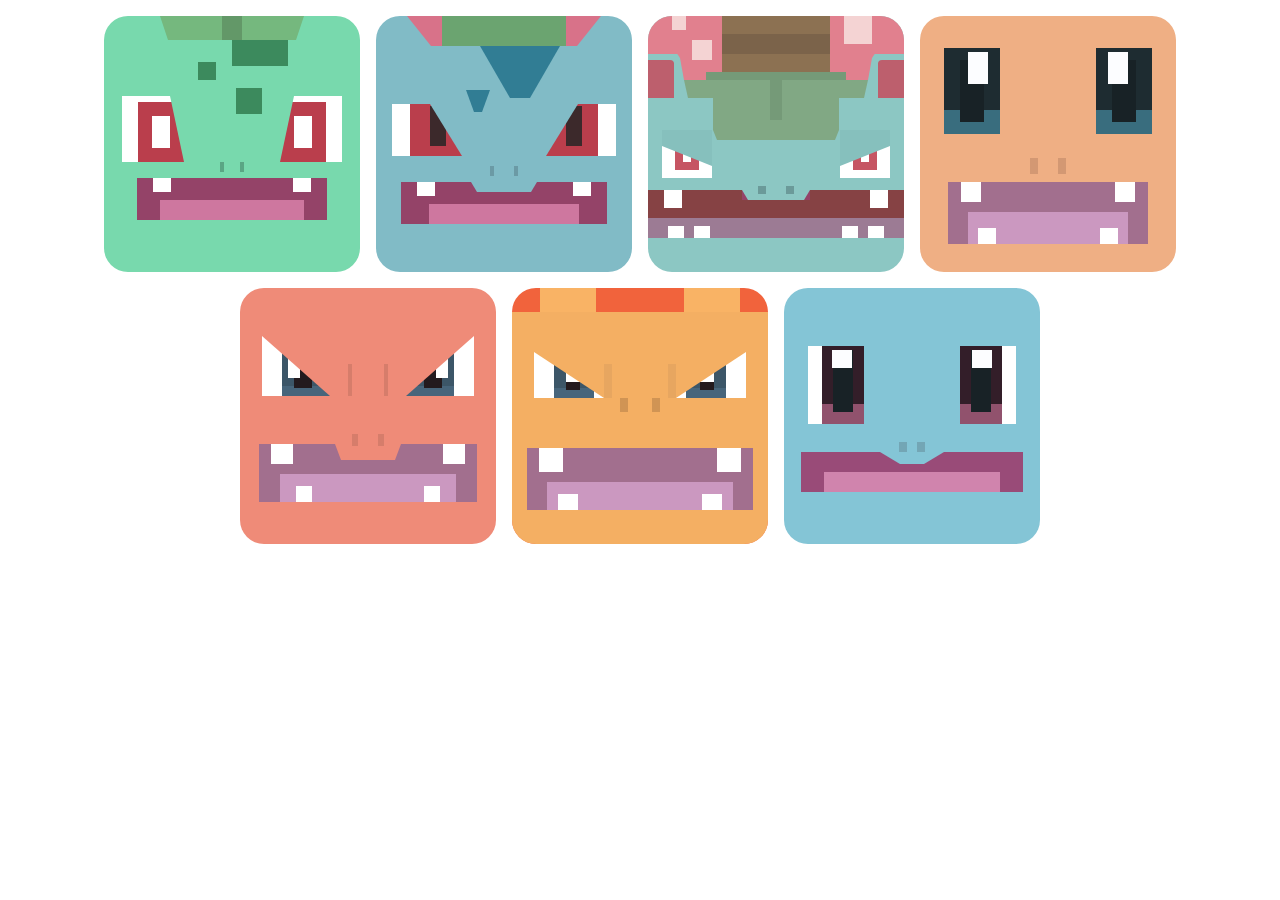
==== commit 28cc2b22: "202307030451" ====
--- a/index.html
+++ b/index.html
@@ -164,6 +164,20 @@
 				<div></div>
 			</div>
 		</div>
+
+		<div class="fr no007">
+			<div>
+				<div>
+					<div></div>
+				</div>
+				<div>
+					<div></div>
+				</div>
+			</div>
+			<div></div>
+			<div>
+			</div>
+		</div>
 	</section>
 </body>
 
--- a/css/index.css
+++ b/css/index.css
@@ -1 +1 @@
-@import"./fontawesome/css/all.min.css";:root{--safe-top: env(safe-area-inset-top);--safe-left: env(safe-area-inset-left);--safe-bottom: env(safe-area-inset-bottom);--safe-right: env(safe-area-inset-right);--width-max: 1024px;--bgcolor: #fff}*{margin:0;padding:0;font-size:1em;font-family:"Noto Sans TC",sans-serif;letter-spacing:0;border:none;outline:none;background-color:rgba(0,0,0,0);color:#000;word-wrap:break-word;text-decoration:none;list-style:none;box-sizing:border-box;-ms-overflow-style:none;scrollbar-width:none;touch-action:manipulation;-webkit-touch-callout:inherit;-webkit-user-select:inherit;-khtml-user-select:inherit;-moz-user-select:inherit;-ms-user-select:inherit;user-select:inherit}*::-webkit-scrollbar{display:none}* [user-select=false],* [user-select="0"]{-webkit-touch-callout:none;-webkit-user-select:none;-khtml-user-select:none;-moz-user-select:none;-ms-user-select:none;user-select:none}* [user-select=true],* [user-select="1"]{-webkit-touch-callout:initial;-webkit-user-select:initial;-khtml-user-select:initial;-moz-user-select:initial;-ms-user-select:initial;user-select:initial}img{object-fit:cover}img[data-src]{content:url("[data-uri]");background:linear-gradient(to right, #EEF0F3, #E0E2E8, #EEF0F3)}a[href]:not([href=""]),button{cursor:pointer}textarea{resize:none}html{position:fixed;display:block;width:100%;height:100%;overflow:hidden}body{position:relative;display:block;width:100%;height:100%;background-color:var(--bgcolor);overflow:hidden scroll}body section#body{display:flex;flex-flow:row wrap;justify-content:center;gap:1rem;margin:0 auto;padding:1rem 0;width:100%;max-width:var(--width-max)}body section#body div.fr{--width-fr: 16rem;position:relative;flex-shrink:0;width:var(--width-fr);height:var(--width-fr);background-color:#000;border-radius:calc(.09375*var(--width-fr));overflow:hidden}body section#body div.fr.no001{background-color:#78d9ad}body section#body div.fr.no001>div:nth-child(1){position:relative;margin:0 auto;width:9rem;border-top:1.5rem solid #75b87e;border-left:.5rem solid rgba(0,0,0,0);border-right:.5rem solid rgba(0,0,0,0)}body section#body div.fr.no001>div:nth-child(1)::before{content:"";position:absolute;z-index:1;top:-1.5rem;left:50%;bottom:0;transform:translateX(-50%);width:1.25rem;height:1.5rem;background-color:#639868}body section#body div.fr.no001>div:nth-child(2){position:relative;margin-left:50%;width:3.5rem;height:1.625rem;background-color:#3c8a5d}body section#body div.fr.no001>div:nth-child(2)::before{content:"";position:absolute;top:1.375rem;left:-2.125rem;width:1.125rem;height:1.125rem;background-color:#3c8a5d}body section#body div.fr.no001>div:nth-child(2):after{content:"";position:absolute;top:3rem;left:.25rem;width:1.625rem;height:1.625rem;background-color:#3c8a5d}body section#body div.fr.no001>div:nth-child(3){position:relative;margin:1.875rem auto 0;width:calc(100% - 2.25rem);height:4.125rem}body section#body div.fr.no001>div:nth-child(3) div:nth-child(1){position:absolute;left:0;width:3.875rem;height:100%;background-color:#fff}body section#body div.fr.no001>div:nth-child(3) div:nth-child(1)::before{content:"";position:absolute;right:.875rem;bottom:.875rem;width:1.125rem;height:2rem;outline:.875rem solid #ba3e4c}body section#body div.fr.no001>div:nth-child(3) div:nth-child(1)::after{content:"";position:absolute;right:0;border-left:.875rem solid rgba(0,0,0,0);border-top:4.125rem solid #78d9ad}body section#body div.fr.no001>div:nth-child(3) div:nth-child(2){position:absolute;right:0;width:3.875rem;height:100%;background-color:#fff}body section#body div.fr.no001>div:nth-child(3) div:nth-child(2)::before{content:"";position:absolute;left:.875rem;bottom:.875rem;width:1.125rem;height:2rem;outline:.875rem solid #ba3e4c}body section#body div.fr.no001>div:nth-child(3) div:nth-child(2)::after{content:"";position:absolute;left:0;border-right:.875rem solid rgba(0,0,0,0);border-top:4.125rem solid #78d9ad}body section#body div.fr.no001>div:nth-child(4){position:relative;margin:0 auto;width:1.5rem;height:.625rem}body section#body div.fr.no001>div:nth-child(4)::before{content:"";position:absolute;top:0;left:0;bottom:0;width:.25rem;height:100%;background-color:#5aa684}body section#body div.fr.no001>div:nth-child(4)::after{content:"";position:absolute;top:0;right:0;bottom:0;width:.25rem;height:100%;background-color:#5aa684}body section#body div.fr.no001>div:nth-child(5){margin:.375rem auto 0;width:11.875rem;height:2.625rem;background-color:#944368}body section#body div.fr.no001>div:nth-child(5) div:nth-child(1){position:relative;margin:0 auto;width:calc(100% - 2rem);height:.875rem}body section#body div.fr.no001>div:nth-child(5) div:nth-child(1)::before{content:"";position:absolute;top:0;left:0;bottom:0;width:1.125rem;height:100%;background-color:#fff}body section#body div.fr.no001>div:nth-child(5) div:nth-child(1)::after{content:"";position:absolute;top:0;right:0;bottom:0;width:1.125rem;height:100%;background-color:#fff}body section#body div.fr.no001>div:nth-child(5) div:nth-child(2){margin:.5rem auto 0;width:9rem;height:1.25rem;background-color:#ce779f}body section#body div.fr.no002{background-color:#81bbc6}body section#body div.fr.no002>div:nth-child(1){position:relative;margin:0 auto;width:calc(.7578125*var(--width-fr));border-top:calc(.1171875*var(--width-fr)) solid #d87289;border-left:calc(.09375*var(--width-fr)) solid rgba(0,0,0,0);border-right:calc(.09375*var(--width-fr)) solid rgba(0,0,0,0)}body section#body div.fr.no002>div:nth-child(1)::before{content:"";position:absolute;z-index:1;top:calc(-0.1171875*var(--width-fr));left:50%;bottom:0;transform:translateX(-50%);width:calc(.484375*var(--width-fr));height:calc(.1171875*var(--width-fr));background-color:#6ba470}body section#body div.fr.no002>div:nth-child(2){position:relative;margin-left:calc(.40625*var(--width-fr));width:calc(.3125*var(--width-fr));border-top:calc(.203125*var(--width-fr)) solid #317d94;border-left:calc(.1171875*var(--width-fr)) solid rgba(0,0,0,0);border-right:calc(.1171875*var(--width-fr)) solid rgba(0,0,0,0)}body section#body div.fr.no002>div:nth-child(2)::before{content:"";position:absolute;top:calc(-0.03125*var(--width-fr));left:calc(-0.0859375*var(--width-fr)*2);width:calc(.03125*var(--width-fr));border-top:calc(.0859375*var(--width-fr)) solid #317d94;border-left:calc(.03125*var(--width-fr)) solid rgba(0,0,0,0);border-right:calc(.03125*var(--width-fr)) solid rgba(0,0,0,0)}body section#body div.fr.no002>div:nth-child(3){position:relative;margin:calc(.0234375*var(--width-fr)) auto 0;width:calc(100% - .0625*var(--width-fr)*2);height:calc(.203125*var(--width-fr))}body section#body div.fr.no002>div:nth-child(3) div:nth-child(1){position:absolute;left:0;width:calc(.2734375*var(--width-fr));height:100%;background-color:#fff}body section#body div.fr.no002>div:nth-child(3) div:nth-child(1)::before{content:"";position:absolute;right:0;bottom:0;width:calc(.0625*var(--width-fr));height:calc(100% - .046875*var(--width-fr));background-color:#3c292b;border-top:calc(.0078125*var(--width-fr)) solid #ba3e4c;border-left:calc(.078125*var(--width-fr)) solid #ba3e4c;border-bottom:calc(.0390625*var(--width-fr)) solid #ba3e4c;border-right:calc(.0625*var(--width-fr)) solid #ba3e4c}body section#body div.fr.no002>div:nth-child(3) div:nth-child(1)::after{content:"";position:absolute;top:0;right:0;border-left:calc(.125*var(--width-fr)) solid rgba(0,0,0,0);border-top:calc(.203125*var(--width-fr)) solid #81bbc6}body section#body div.fr.no002>div:nth-child(3) div:nth-child(2){position:absolute;right:0;width:calc(.2734375*var(--width-fr));height:100%;background-color:#fff}body section#body div.fr.no002>div:nth-child(3) div:nth-child(2)::before{content:"";position:absolute;left:0;bottom:0;width:calc(.0625*var(--width-fr));height:calc(100% - .046875*var(--width-fr));background-color:#3c292b;border-top:calc(.0078125*var(--width-fr)) solid #ba3e4c;border-left:calc(.078125*var(--width-fr)) solid #ba3e4c;border-bottom:calc(.0390625*var(--width-fr)) solid #ba3e4c;border-right:calc(.0625*var(--width-fr)) solid #ba3e4c}body section#body div.fr.no002>div:nth-child(3) div:nth-child(2)::after{content:"";position:absolute;top:0;left:0;border-right:calc(.125*var(--width-fr)) solid rgba(0,0,0,0);border-top:calc(.203125*var(--width-fr)) solid #81bbc6}body section#body div.fr.no002>div:nth-child(4){position:relative;margin:calc(.0390625*var(--width-fr)) auto 0;width:calc(.109375*var(--width-fr));height:calc(.0390625*var(--width-fr))}body section#body div.fr.no002>div:nth-child(4)::before{content:"";position:absolute;top:0;left:0;bottom:0;width:calc(.015625*var(--width-fr));height:100%;background-color:#6b9aa5}body section#body div.fr.no002>div:nth-child(4)::after{content:"";position:absolute;top:0;right:0;bottom:0;width:calc(.015625*var(--width-fr));height:100%;background-color:#6b9aa5}body section#body div.fr.no002>div:nth-child(5){position:relative;margin:.375rem auto 0;width:calc(.8046875*var(--width-fr));height:2.625rem;background-color:#944368}body section#body div.fr.no002>div:nth-child(5) div:nth-child(1){content:"";position:absolute;top:0;left:50%;transform:translateX(-50%);width:4.125rem;height:.625rem;background-color:#81bbc6}body section#body div.fr.no002>div:nth-child(5) div:nth-child(1)::before{content:"";position:absolute;top:0;left:0;bottom:0;border-bottom:.625rem solid #944368;border-right:.375rem solid rgba(0,0,0,0)}body section#body div.fr.no002>div:nth-child(5) div:nth-child(1)::after{content:"";position:absolute;top:0;right:0;bottom:0;border-bottom:.625rem solid #944368;border-left:.375rem solid rgba(0,0,0,0)}body section#body div.fr.no002>div:nth-child(5) div:nth-child(2){position:relative;margin:0 auto;width:calc(100% - 2rem);height:.875rem}body section#body div.fr.no002>div:nth-child(5) div:nth-child(2)::before{content:"";position:absolute;top:0;left:0;bottom:0;width:1.125rem;height:100%;background-color:#fff}body section#body div.fr.no002>div:nth-child(5) div:nth-child(2)::after{content:"";position:absolute;top:0;right:0;bottom:0;width:1.125rem;height:100%;background-color:#fff}body section#body div.fr.no002>div:nth-child(5) div:nth-child(3){margin:.5rem auto 0;width:9.375rem;height:1.25rem;background-color:#ce779f}body section#body div.fr.no003{background-color:#8cc7c3}body section#body div.fr.no003>div:nth-child(1){position:relative;margin:0 auto;width:100%;height:calc(.1484375*var(--width-fr));background-color:#e1808e}body section#body div.fr.no003>div:nth-child(1)::before{content:"";position:absolute;bottom:calc(-0.015625*var(--width-fr));left:50%;transform:translateX(-50%);width:calc(.75*var(--width-fr));border-top:calc(.0234375*var(--width-fr)) solid #e1808e;border-left:calc(.015625*var(--width-fr)) solid rgba(0,0,0,0);border-right:calc(.015625*var(--width-fr)) solid rgba(0,0,0,0)}body section#body div.fr.no003>div:nth-child(1)::after{content:"";position:absolute;bottom:calc(-0.1015625*var(--width-fr));left:50%;transform:translateX(-50%);width:calc(.71875*var(--width-fr));border-top:calc(.0859375*var(--width-fr)) solid #e1808e;border-left:calc(.015625*var(--width-fr)) solid rgba(0,0,0,0);border-right:calc(.015625*var(--width-fr)) solid rgba(0,0,0,0)}body section#body div.fr.no003>div:nth-child(2){position:absolute;top:0;left:calc(.09375*var(--width-fr));width:calc(.0546875*var(--width-fr));height:calc(.0546875*var(--width-fr));background-color:#f4d3d3}body section#body div.fr.no003>div:nth-child(2)::before{content:"";position:absolute;top:0;left:calc(.671875*var(--width-fr));width:calc(.109375*var(--width-fr));height:calc(.109375*var(--width-fr));background-color:#f4d3d3}body section#body div.fr.no003>div:nth-child(2)::after{content:"";position:absolute;top:calc(.09375*var(--width-fr));left:calc(.078125*var(--width-fr));width:calc(.078125*var(--width-fr));height:calc(.078125*var(--width-fr));background-color:#f4d3d3}body section#body div.fr.no003>div:nth-child(3){position:absolute;top:0;left:50%;transform:translateX(-50%);width:calc(.421875*var(--width-fr));height:calc(.21875*var(--width-fr));background-color:#8c7152}body section#body div.fr.no003>div:nth-child(3)::before{content:"";position:absolute;top:50%;left:0;transform:translateY(-50%);width:100%;height:calc(.078125*var(--width-fr));background-color:#7b634a}body section#body div.fr.no003>div:nth-child(4){position:absolute;z-index:1;top:calc(.21875*var(--width-fr));left:50%;transform:translateX(-50%);width:calc(.546875*var(--width-fr));height:calc(.03125*var(--width-fr));background-color:#759a78}body section#body div.fr.no003>div:nth-child(4)::before{content:"";position:absolute;top:calc(.03125*var(--width-fr));left:50%;transform:translateX(-50%);width:calc(.046875*var(--width-fr));height:calc(.15625*var(--width-fr));background-color:#759a78}body section#body div.fr.no003>div:nth-child(5){position:relative;margin-top:calc(.0234375*var(--width-fr));width:100%;height:calc(.1484375*var(--width-fr))}body section#body div.fr.no003>div:nth-child(5)::before{content:"";position:absolute;top:0;left:0;width:calc(.1015625*var(--width-fr));height:calc(100% - .015625*var(--width-fr));background-color:#bd5f6d;border-top:calc(.015625*var(--width-fr)) solid #bd5f6d;border-top-right-radius:calc(.015625*var(--width-fr))}body section#body div.fr.no003>div:nth-child(5)::after{content:"";position:absolute;top:0;right:0;width:calc(.1015625*var(--width-fr));height:calc(100% - .015625*var(--width-fr));background-color:#bd5f6d;border-top:calc(.015625*var(--width-fr)) solid #bd5f6d;border-top-left-radius:calc(.015625*var(--width-fr))}body section#body div.fr.no003>div:nth-child(6){position:relative;margin:calc(-0.0703125*var(--width-fr)) auto;width:calc(.71875*var(--width-fr));border-top:calc(.0703125*var(--width-fr)) solid #81a884;border-left:calc(.015625*var(--width-fr)) solid rgba(0,0,0,0);border-right:calc(.015625*var(--width-fr)) solid rgba(0,0,0,0)}body section#body div.fr.no003>div:nth-child(6)::before{content:"";position:absolute;top:0;left:50%;transform:translateX(-50%);width:calc(.4921875*var(--width-fr));height:calc(.125*var(--width-fr));background-color:#81a884}body section#body div.fr.no003>div:nth-child(6)::after{content:"";position:absolute;top:calc(.125*var(--width-fr));left:50%;transform:translateX(-50%);width:calc(.4609375*var(--width-fr));border-top:calc(.0390625*var(--width-fr)) solid #81a884;border-left:calc(.015625*var(--width-fr)) solid rgba(0,0,0,0);border-right:calc(.015625*var(--width-fr)) solid rgba(0,0,0,0)}body section#body div.fr.no003>div:nth-child(7){position:relative;margin:calc(.1953125*var(--width-fr)) auto 0;width:calc(.890625*var(--width-fr));height:calc(.1875*var(--width-fr))}body section#body div.fr.no003>div:nth-child(7)>div{position:absolute;z-index:0;top:0;width:calc(.1953125*var(--width-fr));height:100%;background-color:#fff}body section#body div.fr.no003>div:nth-child(7)>div::before{content:"";position:absolute;z-index:1;top:0;left:0;width:100%;height:calc(.0625*var(--width-fr));background-color:#86c0bd}body section#body div.fr.no003>div:nth-child(7)>div::after{content:"";position:absolute;z-index:1;top:calc(.0625*var(--width-fr));left:0;width:0;height:calc(.0625*var(--width-fr));border-top:calc(.078125*var(--width-fr)) solid #86c0bd}body section#body div.fr.no003>div:nth-child(7)>div:nth-child(1){left:0}body section#body div.fr.no003>div:nth-child(7)>div:nth-child(1)::after{border-left:calc(.1953125*var(--width-fr)) solid rgba(0,0,0,0)}body section#body div.fr.no003>div:nth-child(7)>div:nth-child(2){right:0}body section#body div.fr.no003>div:nth-child(7)>div:nth-child(2)::after{border-right:calc(.1953125*var(--width-fr)) solid rgba(0,0,0,0)}body section#body div.fr.no003>div:nth-child(7)>div div{position:absolute;top:0;left:50%;transform:translateX(-50%);width:calc(.09375*var(--width-fr));height:calc(.15625*var(--width-fr));border-left:calc(.03125*var(--width-fr)) solid #c65563;border-right:calc(.03125*var(--width-fr)) solid #c65563;border-bottom:calc(.03125*var(--width-fr)) solid #c65563}body section#body div.fr.no003>div:nth-child(8){position:relative;z-index:1;margin:calc(.03125*var(--width-fr)) auto 0;width:calc(.140625*var(--width-fr));height:calc(.03125*var(--width-fr))}body section#body div.fr.no003>div:nth-child(8)::before{content:"";position:absolute;top:0;left:0;bottom:0;width:.5rem;height:100%;background-color:#6b9a99}body section#body div.fr.no003>div:nth-child(8)::after{content:"";position:absolute;top:0;right:0;bottom:0;width:.5rem;height:100%;background-color:#6b9a99}body section#body div.fr.no003>div:nth-child(9){position:relative;margin:-0.25rem auto 0;width:100%;height:2.75rem;background-color:#864244}body section#body div.fr.no003>div:nth-child(9)>div:nth-child(1){content:"";position:absolute;top:0;left:50%;transform:translateX(-50%);width:4.25rem;height:.625rem;background-color:#8cc7c3}body section#body div.fr.no003>div:nth-child(9)>div:nth-child(1)::before{content:"";position:absolute;top:0;left:0;bottom:0;border-bottom:.625rem solid #944368;border-right:.375rem solid rgba(0,0,0,0)}body section#body div.fr.no003>div:nth-child(9)>div:nth-child(1)::after{content:"";position:absolute;top:0;right:0;bottom:0;border-bottom:.625rem solid #944368;border-left:.375rem solid rgba(0,0,0,0)}body section#body div.fr.no003>div:nth-child(9)>div:nth-child(2){position:relative;margin:0 auto;width:calc(100% - 2rem);height:1.125rem}body section#body div.fr.no003>div:nth-child(9)>div:nth-child(2)::before{content:"";position:absolute;top:0;left:0;bottom:0;width:1.125rem;height:100%;background-color:#fff}body section#body div.fr.no003>div:nth-child(9)>div:nth-child(2)::after{content:"";position:absolute;top:0;right:0;bottom:0;width:1.125rem;height:100%;background-color:#fff}body section#body div.fr.no003>div:nth-child(9)>div:nth-child(3){position:absolute;margin:.625rem auto 0;width:100%;height:1.25rem;background-color:#9c7b94}body section#body div.fr.no003>div:nth-child(9)>div:nth-child(3) div{position:absolute;bottom:0;width:2.625rem;height:.75rem}body section#body div.fr.no003>div:nth-child(9)>div:nth-child(3) div:nth-child(1){left:1.25rem}body section#body div.fr.no003>div:nth-child(9)>div:nth-child(3) div:nth-child(2){right:1.25rem}body section#body div.fr.no003>div:nth-child(9)>div:nth-child(3) div::before{content:"";position:absolute;top:0;left:0;bottom:0;width:1rem;height:.75rem;background-color:#fff}body section#body div.fr.no003>div:nth-child(9)>div:nth-child(3) div::after{content:"";position:absolute;top:0;right:0;bottom:0;width:1rem;height:.75rem;background-color:#fff}body section#body div.fr.no004{background-color:#efaf84}body section#body div.fr.no004>div:nth-child(1){position:relative;margin:2rem auto 0;width:13rem;height:5.375rem}body section#body div.fr.no004>div:nth-child(1)>div{position:absolute;top:0;width:3.5rem;height:100%;background-color:#1e2c31}body section#body div.fr.no004>div:nth-child(1)>div:nth-child(1){left:0}body section#body div.fr.no004>div:nth-child(1)>div:nth-child(1) div{right:.75rem}body section#body div.fr.no004>div:nth-child(1)>div:nth-child(2){right:0}body section#body div.fr.no004>div:nth-child(1)>div:nth-child(2) div{left:.75rem}body section#body div.fr.no004>div:nth-child(1)>div::before{content:"";position:absolute;left:0;bottom:0;right:0;width:100%;height:1.5rem;background-color:#396d7e}body section#body div.fr.no004>div:nth-child(1)>div::after{content:"";position:absolute;top:50%;left:50%;transform:translate(-50%, -50%);width:calc(100% - 2rem);height:calc(100% - 1.5rem);background-color:#182226}body section#body div.fr.no004>div:nth-child(1)>div div{position:absolute;z-index:1;top:.25rem;width:1.25rem;height:2rem;background-color:#fcfdff}body section#body div.fr.no004>div:nth-child(2){position:relative;margin:1.5rem auto 0;width:2.25rem;height:1rem}body section#body div.fr.no004>div:nth-child(2)::before{left:0}body section#body div.fr.no004>div:nth-child(2)::after{right:0}body section#body div.fr.no004>div:nth-child(2)::before,body section#body div.fr.no004>div:nth-child(2)::after{content:"";position:absolute;top:0;bottom:0;width:.5rem;height:100%;background-color:#d39873}body section#body div.fr.no004>div:nth-child(3){position:relative;margin:.5rem auto 0;width:12.5rem;height:3.875rem;background-color:#a26f8e}body section#body div.fr.no004>div:nth-child(3)::before{content:"";position:absolute;left:0;bottom:0;right:0;margin:0 auto;width:10rem;height:2rem;background-color:#cb98c0}body section#body div.fr.no004>div:nth-child(3)>div:nth-child(1){position:relative;margin:0 auto;width:10.875rem;height:1.25rem}body section#body div.fr.no004>div:nth-child(3)>div:nth-child(1)::before{left:0}body section#body div.fr.no004>div:nth-child(3)>div:nth-child(1)::after{right:0}body section#body div.fr.no004>div:nth-child(3)>div:nth-child(1)::before,body section#body div.fr.no004>div:nth-child(3)>div:nth-child(1)::after{content:"";position:absolute;top:0;bottom:0;width:1.25rem;height:100%;background-color:#fff}body section#body div.fr.no004>div:nth-child(3)>div:nth-child(2){position:absolute;left:0;bottom:0;right:0;margin:0 auto;width:8.75rem;height:1rem}body section#body div.fr.no004>div:nth-child(3)>div:nth-child(2)::before{left:0}body section#body div.fr.no004>div:nth-child(3)>div:nth-child(2)::after{right:0}body section#body div.fr.no004>div:nth-child(3)>div:nth-child(2)::before,body section#body div.fr.no004>div:nth-child(3)>div:nth-child(2)::after{content:"";position:absolute;top:0;bottom:0;width:1.125rem;height:100%;background-color:#fff}body section#body div.fr.no005{background-color:#ef8b78}body section#body div.fr.no005>div:nth-child(1){position:relative;margin:3rem auto 0;width:212px;height:60px}body section#body div.fr.no005>div:nth-child(1)>div{position:absolute;top:0;bottom:0;width:68px;height:100%;background-color:#fff}body section#body div.fr.no005>div:nth-child(1)>div:nth-child(1){left:0}body section#body div.fr.no005>div:nth-child(1)>div:nth-child(1)::before{border-left:68px solid rgba(0,0,0,0)}body section#body div.fr.no005>div:nth-child(1)>div:nth-child(1)::after{left:26px}body section#body div.fr.no005>div:nth-child(1)>div:nth-child(1)>div{right:0}body section#body div.fr.no005>div:nth-child(1)>div:nth-child(1)>div::after{left:12px}body section#body div.fr.no005>div:nth-child(1)>div:nth-child(2){right:0}body section#body div.fr.no005>div:nth-child(1)>div:nth-child(2)::before{border-right:68px solid rgba(0,0,0,0)}body section#body div.fr.no005>div:nth-child(1)>div:nth-child(2)::after{right:26px}body section#body div.fr.no005>div:nth-child(1)>div:nth-child(2)>div{left:0}body section#body div.fr.no005>div:nth-child(1)>div:nth-child(2)>div::after{right:12px}body section#body div.fr.no005>div:nth-child(1)>div::before{content:"";position:absolute;z-index:1;top:0;left:0;border-top:60px solid #ef8b78}body section#body div.fr.no005>div:nth-child(1)>div::after{content:"";position:absolute;width:12px;height:calc(100% - 18px);background-color:#fff}body section#body div.fr.no005>div:nth-child(1)>div>div{position:absolute;z-index:0;width:48px;height:100%;background-color:#3c5668}body section#body div.fr.no005>div:nth-child(1)>div>div::before{content:"";position:absolute;left:0;bottom:0;right:0;width:100%;height:10px;background-color:#47657b}body section#body div.fr.no005>div:nth-child(1)>div>div::after{content:"";position:absolute;bottom:8px;width:18px;height:calc(100% - 8px);background-color:#231a1e}body section#body div.fr.no005>div:nth-child(2){position:relative;margin:-32px auto 0;width:40px;height:32px}body section#body div.fr.no005>div:nth-child(2)::before{left:0}body section#body div.fr.no005>div:nth-child(2)::after{right:0}body section#body div.fr.no005>div:nth-child(2)::before,body section#body div.fr.no005>div:nth-child(2)::after{content:"";position:absolute;width:4px;height:100%;background-color:#d67d6b}body section#body div.fr.no005>div:nth-child(3){position:relative;z-index:1;margin:38px auto 0;width:32px;height:12px}body section#body div.fr.no005>div:nth-child(3)::before{left:0}body section#body div.fr.no005>div:nth-child(3)::after{right:0}body section#body div.fr.no005>div:nth-child(3)::before,body section#body div.fr.no005>div:nth-child(3)::after{content:"";position:absolute;width:6px;height:100%;background-color:#d67d6b}body section#body div.fr.no005>div:nth-child(4){position:relative;z-index:0;margin:-2px auto 0;width:218px;height:58px;background-color:#a26f8e}body section#body div.fr.no005>div:nth-child(4)::before{content:"";position:absolute;top:0;left:0;right:0;margin:0 auto;width:54px;border-top:16px solid #ef8b78;border-left:6px solid rgba(0,0,0,0);border-right:6px solid rgba(0,0,0,0)}body section#body div.fr.no005>div:nth-child(4)::after{content:"";position:absolute;left:0;bottom:0;right:0;margin:0 auto;width:176px;height:28px;background-color:#cb98c0}body section#body div.fr.no005>div:nth-child(4)>div:nth-child(1){position:absolute;top:0;left:0;right:0;margin:0 auto;width:194px;height:20px}body section#body div.fr.no005>div:nth-child(4)>div:nth-child(1)::before{left:0}body section#body div.fr.no005>div:nth-child(4)>div:nth-child(1)::after{right:0}body section#body div.fr.no005>div:nth-child(4)>div:nth-child(1)::before,body section#body div.fr.no005>div:nth-child(4)>div:nth-child(1)::after{content:"";position:absolute;top:0;bottom:0;width:22px;height:100%;background-color:#fff}body section#body div.fr.no005>div:nth-child(4)>div:nth-child(2){position:absolute;z-index:1;left:0;bottom:0;right:0;margin:0 auto;width:144px;height:16px}body section#body div.fr.no005>div:nth-child(4)>div:nth-child(2)::before{left:0}body section#body div.fr.no005>div:nth-child(4)>div:nth-child(2)::after{right:0}body section#body div.fr.no005>div:nth-child(4)>div:nth-child(2)::before,body section#body div.fr.no005>div:nth-child(4)>div:nth-child(2)::after{content:"";position:absolute;top:0;bottom:0;width:16px;height:100%;background-color:#fff}body section#body div.fr.no006{background-color:#f1633c}body section#body div.fr.no006::before{content:"";position:absolute;top:1.5rem;left:0;bottom:0;right:0;width:100%;background-color:#f4af63}body section#body div.fr.no006>div:nth-child(1){position:relative;margin:0 auto;width:12.5rem;height:1.5rem}body section#body div.fr.no006>div:nth-child(1)::before{left:0}body section#body div.fr.no006>div:nth-child(1)::after{right:0}body section#body div.fr.no006>div:nth-child(1)::before,body section#body div.fr.no006>div:nth-child(1)::after{content:"";position:absolute;top:0;bottom:0;width:3.5rem;height:100%;background-color:#f9b365}body section#body div.fr.no006>div:nth-child(2){position:relative;margin:2.5rem auto 0;width:212px;height:46px}body section#body div.fr.no006>div:nth-child(2)::before{left:70px}body section#body div.fr.no006>div:nth-child(2)::after{right:70px}body section#body div.fr.no006>div:nth-child(2)::before,body section#body div.fr.no006>div:nth-child(2)::after{content:"";position:absolute;z-index:2;bottom:0;width:8px;height:34px;background-color:#e7a660}body section#body div.fr.no006>div:nth-child(2)>div{position:absolute;top:0;bottom:0;width:70px;height:100%;background-color:#fff}body section#body div.fr.no006>div:nth-child(2)>div:nth-child(1){left:0}body section#body div.fr.no006>div:nth-child(2)>div:nth-child(1)::before{border-left:70px solid rgba(0,0,0,0)}body section#body div.fr.no006>div:nth-child(2)>div:nth-child(1)::after{left:32px}body section#body div.fr.no006>div:nth-child(2)>div:nth-child(1)>div{right:10px}body section#body div.fr.no006>div:nth-child(2)>div:nth-child(1)>div::after{left:12px}body section#body div.fr.no006>div:nth-child(2)>div:nth-child(2){right:0}body section#body div.fr.no006>div:nth-child(2)>div:nth-child(2)::before{border-right:70px solid rgba(0,0,0,0)}body section#body div.fr.no006>div:nth-child(2)>div:nth-child(2)::after{right:32px}body section#body div.fr.no006>div:nth-child(2)>div:nth-child(2)>div{left:10px}body section#body div.fr.no006>div:nth-child(2)>div:nth-child(2)>div::after{right:12px}body section#body div.fr.no006>div:nth-child(2)>div::before{content:"";position:absolute;z-index:1;top:0;left:0;border-top:46px solid #f4af63}body section#body div.fr.no006>div:nth-child(2)>div::after{content:"";position:absolute;width:14px;height:calc(100% - 16px);background-color:#fff}body section#body div.fr.no006>div:nth-child(2)>div>div{position:absolute;z-index:0;width:40px;height:100%;background-color:#3c5668}body section#body div.fr.no006>div:nth-child(2)>div>div::before{content:"";position:absolute;left:0;bottom:0;right:0;width:100%;height:10px;background-color:#47657b}body section#body div.fr.no006>div:nth-child(2)>div>div::after{content:"";position:absolute;bottom:8px;width:14px;height:calc(100% - 8px);background-color:#231a1e}body section#body div.fr.no006>div:nth-child(3){position:relative;z-index:1;margin:0 auto;width:40px;height:14px}body section#body div.fr.no006>div:nth-child(3)::before{left:0}body section#body div.fr.no006>div:nth-child(3)::after{right:0}body section#body div.fr.no006>div:nth-child(3)::before,body section#body div.fr.no006>div:nth-child(3)::after{content:"";position:absolute;width:8px;height:100%;background-color:#d09454}body section#body div.fr.no006>div:nth-child(4){position:relative;z-index:0;margin:36px auto 0;width:226px;height:62px;background-color:#a26f8e}body section#body div.fr.no006>div:nth-child(4)::before{content:"";position:absolute;left:0;bottom:0;right:0;margin:0 auto;width:186px;height:28px;background-color:#cb98c0}body section#body div.fr.no006>div:nth-child(4)>div:nth-child(1){position:absolute;top:0;left:0;right:0;margin:0 auto;width:202px;height:24px}body section#body div.fr.no006>div:nth-child(4)>div:nth-child(1)::before{left:0}body section#body div.fr.no006>div:nth-child(4)>div:nth-child(1)::after{right:0}body section#body div.fr.no006>div:nth-child(4)>div:nth-child(1)::before,body section#body div.fr.no006>div:nth-child(4)>div:nth-child(1)::after{content:"";position:absolute;top:0;bottom:0;width:24px;height:100%;background-color:#fff}body section#body div.fr.no006>div:nth-child(4)>div:nth-child(2){position:absolute;z-index:1;left:0;bottom:0;right:0;margin:0 auto;width:164px;height:16px}body section#body div.fr.no006>div:nth-child(4)>div:nth-child(2)::before{left:0}body section#body div.fr.no006>div:nth-child(4)>div:nth-child(2)::after{right:0}body section#body div.fr.no006>div:nth-child(4)>div:nth-child(2)::before,body section#body div.fr.no006>div:nth-child(4)>div:nth-child(2)::after{content:"";position:absolute;top:0;bottom:0;width:20px;height:100%;background-color:#fff}a.hint{position:absolute;z-index:2;top:50%;left:50%;transform:translate(-50%, -50%) rotate(-45deg);padding:.25rem 1rem;letter-spacing:1px;color:#fff;font-size:2rem;border-radius:.5rem 0 0 0;opacity:.5}#copy{position:absolute;top:-100vh;left:-100vw;opacity:0}/*# sourceMappingURL=index.css.map */
+@import"./fontawesome/css/all.min.css";:root{--safe-top: env(safe-area-inset-top);--safe-left: env(safe-area-inset-left);--safe-bottom: env(safe-area-inset-bottom);--safe-right: env(safe-area-inset-right);--width-max: 1024px;--bgcolor: #fff}*{margin:0;padding:0;font-size:1em;font-family:"Noto Sans TC",sans-serif;letter-spacing:0;border:none;outline:none;background-color:rgba(0,0,0,0);color:#000;word-wrap:break-word;text-decoration:none;list-style:none;box-sizing:border-box;-ms-overflow-style:none;scrollbar-width:none;touch-action:manipulation;-webkit-touch-callout:inherit;-webkit-user-select:inherit;-khtml-user-select:inherit;-moz-user-select:inherit;-ms-user-select:inherit;user-select:inherit}*::-webkit-scrollbar{display:none}* [user-select=false],* [user-select="0"]{-webkit-touch-callout:none;-webkit-user-select:none;-khtml-user-select:none;-moz-user-select:none;-ms-user-select:none;user-select:none}* [user-select=true],* [user-select="1"]{-webkit-touch-callout:initial;-webkit-user-select:initial;-khtml-user-select:initial;-moz-user-select:initial;-ms-user-select:initial;user-select:initial}img{object-fit:cover}img[data-src]{content:url("[data-uri]");background:linear-gradient(to right, #EEF0F3, #E0E2E8, #EEF0F3)}a[href]:not([href=""]),button{cursor:pointer}textarea{resize:none}html{position:fixed;display:block;width:100%;height:100%;overflow:hidden}body{position:relative;display:block;width:100%;height:100%;background-color:var(--bgcolor);overflow:hidden scroll}body section#body{display:flex;flex-flow:row wrap;justify-content:center;gap:1rem;margin:0 auto;padding:1rem 0;width:100%;max-width:var(--width-max)}body section#body div.fr{--width-fr: 16rem;position:relative;flex-shrink:0;width:var(--width-fr);height:var(--width-fr);background-color:#000;border-radius:calc(.09375*var(--width-fr));overflow:hidden}body section#body div.fr.no001{background-color:#78d9ad}body section#body div.fr.no001>div:nth-child(1){position:relative;margin:0 auto;width:9rem;border-top:1.5rem solid #75b87e;border-left:.5rem solid rgba(0,0,0,0);border-right:.5rem solid rgba(0,0,0,0)}body section#body div.fr.no001>div:nth-child(1)::before{content:"";position:absolute;z-index:1;top:-1.5rem;left:50%;bottom:0;transform:translateX(-50%);width:1.25rem;height:1.5rem;background-color:#639868}body section#body div.fr.no001>div:nth-child(2){position:relative;margin-left:50%;width:3.5rem;height:1.625rem;background-color:#3c8a5d}body section#body div.fr.no001>div:nth-child(2)::before{content:"";position:absolute;top:1.375rem;left:-2.125rem;width:1.125rem;height:1.125rem;background-color:#3c8a5d}body section#body div.fr.no001>div:nth-child(2):after{content:"";position:absolute;top:3rem;left:.25rem;width:1.625rem;height:1.625rem;background-color:#3c8a5d}body section#body div.fr.no001>div:nth-child(3){position:relative;margin:1.875rem auto 0;width:calc(100% - 2.25rem);height:4.125rem}body section#body div.fr.no001>div:nth-child(3) div:nth-child(1){position:absolute;left:0;width:3.875rem;height:100%;background-color:#fff}body section#body div.fr.no001>div:nth-child(3) div:nth-child(1)::before{content:"";position:absolute;right:.875rem;bottom:.875rem;width:1.125rem;height:2rem;outline:.875rem solid #ba3e4c}body section#body div.fr.no001>div:nth-child(3) div:nth-child(1)::after{content:"";position:absolute;right:0;border-left:.875rem solid rgba(0,0,0,0);border-top:4.125rem solid #78d9ad}body section#body div.fr.no001>div:nth-child(3) div:nth-child(2){position:absolute;right:0;width:3.875rem;height:100%;background-color:#fff}body section#body div.fr.no001>div:nth-child(3) div:nth-child(2)::before{content:"";position:absolute;left:.875rem;bottom:.875rem;width:1.125rem;height:2rem;outline:.875rem solid #ba3e4c}body section#body div.fr.no001>div:nth-child(3) div:nth-child(2)::after{content:"";position:absolute;left:0;border-right:.875rem solid rgba(0,0,0,0);border-top:4.125rem solid #78d9ad}body section#body div.fr.no001>div:nth-child(4){position:relative;margin:0 auto;width:1.5rem;height:.625rem}body section#body div.fr.no001>div:nth-child(4)::before{content:"";position:absolute;top:0;left:0;bottom:0;width:.25rem;height:100%;background-color:#5aa684}body section#body div.fr.no001>div:nth-child(4)::after{content:"";position:absolute;top:0;right:0;bottom:0;width:.25rem;height:100%;background-color:#5aa684}body section#body div.fr.no001>div:nth-child(5){margin:.375rem auto 0;width:11.875rem;height:2.625rem;background-color:#944368}body section#body div.fr.no001>div:nth-child(5) div:nth-child(1){position:relative;margin:0 auto;width:calc(100% - 2rem);height:.875rem}body section#body div.fr.no001>div:nth-child(5) div:nth-child(1)::before{content:"";position:absolute;top:0;left:0;bottom:0;width:1.125rem;height:100%;background-color:#fff}body section#body div.fr.no001>div:nth-child(5) div:nth-child(1)::after{content:"";position:absolute;top:0;right:0;bottom:0;width:1.125rem;height:100%;background-color:#fff}body section#body div.fr.no001>div:nth-child(5) div:nth-child(2){margin:.5rem auto 0;width:9rem;height:1.25rem;background-color:#ce779f}body section#body div.fr.no002{background-color:#81bbc6}body section#body div.fr.no002>div:nth-child(1){position:relative;margin:0 auto;width:calc(.7578125*var(--width-fr));border-top:calc(.1171875*var(--width-fr)) solid #d87289;border-left:calc(.09375*var(--width-fr)) solid rgba(0,0,0,0);border-right:calc(.09375*var(--width-fr)) solid rgba(0,0,0,0)}body section#body div.fr.no002>div:nth-child(1)::before{content:"";position:absolute;z-index:1;top:calc(-0.1171875*var(--width-fr));left:50%;bottom:0;transform:translateX(-50%);width:calc(.484375*var(--width-fr));height:calc(.1171875*var(--width-fr));background-color:#6ba470}body section#body div.fr.no002>div:nth-child(2){position:relative;margin-left:calc(.40625*var(--width-fr));width:calc(.3125*var(--width-fr));border-top:calc(.203125*var(--width-fr)) solid #317d94;border-left:calc(.1171875*var(--width-fr)) solid rgba(0,0,0,0);border-right:calc(.1171875*var(--width-fr)) solid rgba(0,0,0,0)}body section#body div.fr.no002>div:nth-child(2)::before{content:"";position:absolute;top:calc(-0.03125*var(--width-fr));left:calc(-0.0859375*var(--width-fr)*2);width:calc(.03125*var(--width-fr));border-top:calc(.0859375*var(--width-fr)) solid #317d94;border-left:calc(.03125*var(--width-fr)) solid rgba(0,0,0,0);border-right:calc(.03125*var(--width-fr)) solid rgba(0,0,0,0)}body section#body div.fr.no002>div:nth-child(3){position:relative;margin:calc(.0234375*var(--width-fr)) auto 0;width:calc(100% - .0625*var(--width-fr)*2);height:calc(.203125*var(--width-fr))}body section#body div.fr.no002>div:nth-child(3) div:nth-child(1){position:absolute;left:0;width:calc(.2734375*var(--width-fr));height:100%;background-color:#fff}body section#body div.fr.no002>div:nth-child(3) div:nth-child(1)::before{content:"";position:absolute;right:0;bottom:0;width:calc(.0625*var(--width-fr));height:calc(100% - .046875*var(--width-fr));background-color:#3c292b;border-top:calc(.0078125*var(--width-fr)) solid #ba3e4c;border-left:calc(.078125*var(--width-fr)) solid #ba3e4c;border-bottom:calc(.0390625*var(--width-fr)) solid #ba3e4c;border-right:calc(.0625*var(--width-fr)) solid #ba3e4c}body section#body div.fr.no002>div:nth-child(3) div:nth-child(1)::after{content:"";position:absolute;top:0;right:0;border-left:calc(.125*var(--width-fr)) solid rgba(0,0,0,0);border-top:calc(.203125*var(--width-fr)) solid #81bbc6}body section#body div.fr.no002>div:nth-child(3) div:nth-child(2){position:absolute;right:0;width:calc(.2734375*var(--width-fr));height:100%;background-color:#fff}body section#body div.fr.no002>div:nth-child(3) div:nth-child(2)::before{content:"";position:absolute;left:0;bottom:0;width:calc(.0625*var(--width-fr));height:calc(100% - .046875*var(--width-fr));background-color:#3c292b;border-top:calc(.0078125*var(--width-fr)) solid #ba3e4c;border-left:calc(.078125*var(--width-fr)) solid #ba3e4c;border-bottom:calc(.0390625*var(--width-fr)) solid #ba3e4c;border-right:calc(.0625*var(--width-fr)) solid #ba3e4c}body section#body div.fr.no002>div:nth-child(3) div:nth-child(2)::after{content:"";position:absolute;top:0;left:0;border-right:calc(.125*var(--width-fr)) solid rgba(0,0,0,0);border-top:calc(.203125*var(--width-fr)) solid #81bbc6}body section#body div.fr.no002>div:nth-child(4){position:relative;margin:calc(.0390625*var(--width-fr)) auto 0;width:calc(.109375*var(--width-fr));height:calc(.0390625*var(--width-fr))}body section#body div.fr.no002>div:nth-child(4)::before{content:"";position:absolute;top:0;left:0;bottom:0;width:calc(.015625*var(--width-fr));height:100%;background-color:#6b9aa5}body section#body div.fr.no002>div:nth-child(4)::after{content:"";position:absolute;top:0;right:0;bottom:0;width:calc(.015625*var(--width-fr));height:100%;background-color:#6b9aa5}body section#body div.fr.no002>div:nth-child(5){position:relative;margin:.375rem auto 0;width:calc(.8046875*var(--width-fr));height:2.625rem;background-color:#944368}body section#body div.fr.no002>div:nth-child(5) div:nth-child(1){content:"";position:absolute;top:0;left:50%;transform:translateX(-50%);width:4.125rem;height:.625rem;background-color:#81bbc6}body section#body div.fr.no002>div:nth-child(5) div:nth-child(1)::before{content:"";position:absolute;top:0;left:0;bottom:0;border-bottom:.625rem solid #944368;border-right:.375rem solid rgba(0,0,0,0)}body section#body div.fr.no002>div:nth-child(5) div:nth-child(1)::after{content:"";position:absolute;top:0;right:0;bottom:0;border-bottom:.625rem solid #944368;border-left:.375rem solid rgba(0,0,0,0)}body section#body div.fr.no002>div:nth-child(5) div:nth-child(2){position:relative;margin:0 auto;width:calc(100% - 2rem);height:.875rem}body section#body div.fr.no002>div:nth-child(5) div:nth-child(2)::before{content:"";position:absolute;top:0;left:0;bottom:0;width:1.125rem;height:100%;background-color:#fff}body section#body div.fr.no002>div:nth-child(5) div:nth-child(2)::after{content:"";position:absolute;top:0;right:0;bottom:0;width:1.125rem;height:100%;background-color:#fff}body section#body div.fr.no002>div:nth-child(5) div:nth-child(3){margin:.5rem auto 0;width:9.375rem;height:1.25rem;background-color:#ce779f}body section#body div.fr.no003{background-color:#8cc7c3}body section#body div.fr.no003>div:nth-child(1){position:relative;margin:0 auto;width:100%;height:calc(.1484375*var(--width-fr));background-color:#e1808e}body section#body div.fr.no003>div:nth-child(1)::before{content:"";position:absolute;bottom:calc(-0.015625*var(--width-fr));left:50%;transform:translateX(-50%);width:calc(.75*var(--width-fr));border-top:calc(.0234375*var(--width-fr)) solid #e1808e;border-left:calc(.015625*var(--width-fr)) solid rgba(0,0,0,0);border-right:calc(.015625*var(--width-fr)) solid rgba(0,0,0,0)}body section#body div.fr.no003>div:nth-child(1)::after{content:"";position:absolute;bottom:calc(-0.1015625*var(--width-fr));left:50%;transform:translateX(-50%);width:calc(.71875*var(--width-fr));border-top:calc(.0859375*var(--width-fr)) solid #e1808e;border-left:calc(.015625*var(--width-fr)) solid rgba(0,0,0,0);border-right:calc(.015625*var(--width-fr)) solid rgba(0,0,0,0)}body section#body div.fr.no003>div:nth-child(2){position:absolute;top:0;left:calc(.09375*var(--width-fr));width:calc(.0546875*var(--width-fr));height:calc(.0546875*var(--width-fr));background-color:#f4d3d3}body section#body div.fr.no003>div:nth-child(2)::before{content:"";position:absolute;top:0;left:calc(.671875*var(--width-fr));width:calc(.109375*var(--width-fr));height:calc(.109375*var(--width-fr));background-color:#f4d3d3}body section#body div.fr.no003>div:nth-child(2)::after{content:"";position:absolute;top:calc(.09375*var(--width-fr));left:calc(.078125*var(--width-fr));width:calc(.078125*var(--width-fr));height:calc(.078125*var(--width-fr));background-color:#f4d3d3}body section#body div.fr.no003>div:nth-child(3){position:absolute;top:0;left:50%;transform:translateX(-50%);width:calc(.421875*var(--width-fr));height:calc(.21875*var(--width-fr));background-color:#8c7152}body section#body div.fr.no003>div:nth-child(3)::before{content:"";position:absolute;top:50%;left:0;transform:translateY(-50%);width:100%;height:calc(.078125*var(--width-fr));background-color:#7b634a}body section#body div.fr.no003>div:nth-child(4){position:absolute;z-index:1;top:calc(.21875*var(--width-fr));left:50%;transform:translateX(-50%);width:calc(.546875*var(--width-fr));height:calc(.03125*var(--width-fr));background-color:#759a78}body section#body div.fr.no003>div:nth-child(4)::before{content:"";position:absolute;top:calc(.03125*var(--width-fr));left:50%;transform:translateX(-50%);width:calc(.046875*var(--width-fr));height:calc(.15625*var(--width-fr));background-color:#759a78}body section#body div.fr.no003>div:nth-child(5){position:relative;margin-top:calc(.0234375*var(--width-fr));width:100%;height:calc(.1484375*var(--width-fr))}body section#body div.fr.no003>div:nth-child(5)::before{content:"";position:absolute;top:0;left:0;width:calc(.1015625*var(--width-fr));height:calc(100% - .015625*var(--width-fr));background-color:#bd5f6d;border-top:calc(.015625*var(--width-fr)) solid #bd5f6d;border-top-right-radius:calc(.015625*var(--width-fr))}body section#body div.fr.no003>div:nth-child(5)::after{content:"";position:absolute;top:0;right:0;width:calc(.1015625*var(--width-fr));height:calc(100% - .015625*var(--width-fr));background-color:#bd5f6d;border-top:calc(.015625*var(--width-fr)) solid #bd5f6d;border-top-left-radius:calc(.015625*var(--width-fr))}body section#body div.fr.no003>div:nth-child(6){position:relative;margin:calc(-0.0703125*var(--width-fr)) auto;width:calc(.71875*var(--width-fr));border-top:calc(.0703125*var(--width-fr)) solid #81a884;border-left:calc(.015625*var(--width-fr)) solid rgba(0,0,0,0);border-right:calc(.015625*var(--width-fr)) solid rgba(0,0,0,0)}body section#body div.fr.no003>div:nth-child(6)::before{content:"";position:absolute;top:0;left:50%;transform:translateX(-50%);width:calc(.4921875*var(--width-fr));height:calc(.125*var(--width-fr));background-color:#81a884}body section#body div.fr.no003>div:nth-child(6)::after{content:"";position:absolute;top:calc(.125*var(--width-fr));left:50%;transform:translateX(-50%);width:calc(.4609375*var(--width-fr));border-top:calc(.0390625*var(--width-fr)) solid #81a884;border-left:calc(.015625*var(--width-fr)) solid rgba(0,0,0,0);border-right:calc(.015625*var(--width-fr)) solid rgba(0,0,0,0)}body section#body div.fr.no003>div:nth-child(7){position:relative;margin:calc(.1953125*var(--width-fr)) auto 0;width:calc(.890625*var(--width-fr));height:calc(.1875*var(--width-fr))}body section#body div.fr.no003>div:nth-child(7)>div{position:absolute;z-index:0;top:0;width:calc(.1953125*var(--width-fr));height:100%;background-color:#fff}body section#body div.fr.no003>div:nth-child(7)>div::before{content:"";position:absolute;z-index:1;top:0;left:0;width:100%;height:calc(.0625*var(--width-fr));background-color:#86c0bd}body section#body div.fr.no003>div:nth-child(7)>div::after{content:"";position:absolute;z-index:1;top:calc(.0625*var(--width-fr));left:0;width:0;height:calc(.0625*var(--width-fr));border-top:calc(.078125*var(--width-fr)) solid #86c0bd}body section#body div.fr.no003>div:nth-child(7)>div:nth-child(1){left:0}body section#body div.fr.no003>div:nth-child(7)>div:nth-child(1)::after{border-left:calc(.1953125*var(--width-fr)) solid rgba(0,0,0,0)}body section#body div.fr.no003>div:nth-child(7)>div:nth-child(2){right:0}body section#body div.fr.no003>div:nth-child(7)>div:nth-child(2)::after{border-right:calc(.1953125*var(--width-fr)) solid rgba(0,0,0,0)}body section#body div.fr.no003>div:nth-child(7)>div div{position:absolute;top:0;left:50%;transform:translateX(-50%);width:calc(.09375*var(--width-fr));height:calc(.15625*var(--width-fr));border-left:calc(.03125*var(--width-fr)) solid #c65563;border-right:calc(.03125*var(--width-fr)) solid #c65563;border-bottom:calc(.03125*var(--width-fr)) solid #c65563}body section#body div.fr.no003>div:nth-child(8){position:relative;z-index:1;margin:calc(.03125*var(--width-fr)) auto 0;width:calc(.140625*var(--width-fr));height:calc(.03125*var(--width-fr))}body section#body div.fr.no003>div:nth-child(8)::before{content:"";position:absolute;top:0;left:0;bottom:0;width:.5rem;height:100%;background-color:#6b9a99}body section#body div.fr.no003>div:nth-child(8)::after{content:"";position:absolute;top:0;right:0;bottom:0;width:.5rem;height:100%;background-color:#6b9a99}body section#body div.fr.no003>div:nth-child(9){position:relative;margin:-0.25rem auto 0;width:100%;height:2.75rem;background-color:#864244}body section#body div.fr.no003>div:nth-child(9)>div:nth-child(1){content:"";position:absolute;top:0;left:50%;transform:translateX(-50%);width:4.25rem;height:.625rem;background-color:#8cc7c3}body section#body div.fr.no003>div:nth-child(9)>div:nth-child(1)::before{content:"";position:absolute;top:0;left:0;bottom:0;border-bottom:.625rem solid #944368;border-right:.375rem solid rgba(0,0,0,0)}body section#body div.fr.no003>div:nth-child(9)>div:nth-child(1)::after{content:"";position:absolute;top:0;right:0;bottom:0;border-bottom:.625rem solid #944368;border-left:.375rem solid rgba(0,0,0,0)}body section#body div.fr.no003>div:nth-child(9)>div:nth-child(2){position:relative;margin:0 auto;width:calc(100% - 2rem);height:1.125rem}body section#body div.fr.no003>div:nth-child(9)>div:nth-child(2)::before{content:"";position:absolute;top:0;left:0;bottom:0;width:1.125rem;height:100%;background-color:#fff}body section#body div.fr.no003>div:nth-child(9)>div:nth-child(2)::after{content:"";position:absolute;top:0;right:0;bottom:0;width:1.125rem;height:100%;background-color:#fff}body section#body div.fr.no003>div:nth-child(9)>div:nth-child(3){position:absolute;margin:.625rem auto 0;width:100%;height:1.25rem;background-color:#9c7b94}body section#body div.fr.no003>div:nth-child(9)>div:nth-child(3) div{position:absolute;bottom:0;width:2.625rem;height:.75rem}body section#body div.fr.no003>div:nth-child(9)>div:nth-child(3) div:nth-child(1){left:1.25rem}body section#body div.fr.no003>div:nth-child(9)>div:nth-child(3) div:nth-child(2){right:1.25rem}body section#body div.fr.no003>div:nth-child(9)>div:nth-child(3) div::before{content:"";position:absolute;top:0;left:0;bottom:0;width:1rem;height:.75rem;background-color:#fff}body section#body div.fr.no003>div:nth-child(9)>div:nth-child(3) div::after{content:"";position:absolute;top:0;right:0;bottom:0;width:1rem;height:.75rem;background-color:#fff}body section#body div.fr.no004{background-color:#efaf84}body section#body div.fr.no004>div:nth-child(1){position:relative;margin:2rem auto 0;width:13rem;height:5.375rem}body section#body div.fr.no004>div:nth-child(1)>div{position:absolute;top:0;width:3.5rem;height:100%;background-color:#1e2c31}body section#body div.fr.no004>div:nth-child(1)>div:nth-child(1){left:0}body section#body div.fr.no004>div:nth-child(1)>div:nth-child(1) div{right:.75rem}body section#body div.fr.no004>div:nth-child(1)>div:nth-child(2){right:0}body section#body div.fr.no004>div:nth-child(1)>div:nth-child(2) div{left:.75rem}body section#body div.fr.no004>div:nth-child(1)>div::before{content:"";position:absolute;left:0;bottom:0;right:0;width:100%;height:1.5rem;background-color:#396d7e}body section#body div.fr.no004>div:nth-child(1)>div::after{content:"";position:absolute;top:50%;left:50%;transform:translate(-50%, -50%);width:calc(100% - 2rem);height:calc(100% - 1.5rem);background-color:#182226}body section#body div.fr.no004>div:nth-child(1)>div div{position:absolute;z-index:1;top:.25rem;width:1.25rem;height:2rem;background-color:#fcfdff}body section#body div.fr.no004>div:nth-child(2){position:relative;margin:1.5rem auto 0;width:2.25rem;height:1rem}body section#body div.fr.no004>div:nth-child(2)::before{left:0}body section#body div.fr.no004>div:nth-child(2)::after{right:0}body section#body div.fr.no004>div:nth-child(2)::before,body section#body div.fr.no004>div:nth-child(2)::after{content:"";position:absolute;top:0;bottom:0;width:.5rem;height:100%;background-color:#d39873}body section#body div.fr.no004>div:nth-child(3){position:relative;margin:.5rem auto 0;width:12.5rem;height:3.875rem;background-color:#a26f8e}body section#body div.fr.no004>div:nth-child(3)::before{content:"";position:absolute;left:0;bottom:0;right:0;margin:0 auto;width:10rem;height:2rem;background-color:#cb98c0}body section#body div.fr.no004>div:nth-child(3)>div:nth-child(1){position:relative;margin:0 auto;width:10.875rem;height:1.25rem}body section#body div.fr.no004>div:nth-child(3)>div:nth-child(1)::before{left:0}body section#body div.fr.no004>div:nth-child(3)>div:nth-child(1)::after{right:0}body section#body div.fr.no004>div:nth-child(3)>div:nth-child(1)::before,body section#body div.fr.no004>div:nth-child(3)>div:nth-child(1)::after{content:"";position:absolute;top:0;bottom:0;width:1.25rem;height:100%;background-color:#fff}body section#body div.fr.no004>div:nth-child(3)>div:nth-child(2){position:absolute;left:0;bottom:0;right:0;margin:0 auto;width:8.75rem;height:1rem}body section#body div.fr.no004>div:nth-child(3)>div:nth-child(2)::before{left:0}body section#body div.fr.no004>div:nth-child(3)>div:nth-child(2)::after{right:0}body section#body div.fr.no004>div:nth-child(3)>div:nth-child(2)::before,body section#body div.fr.no004>div:nth-child(3)>div:nth-child(2)::after{content:"";position:absolute;top:0;bottom:0;width:1.125rem;height:100%;background-color:#fff}body section#body div.fr.no005{background-color:#ef8b78}body section#body div.fr.no005>div:nth-child(1){position:relative;margin:3rem auto 0;width:212px;height:60px}body section#body div.fr.no005>div:nth-child(1)>div{position:absolute;top:0;bottom:0;width:68px;height:100%;background-color:#fff}body section#body div.fr.no005>div:nth-child(1)>div:nth-child(1){left:0}body section#body div.fr.no005>div:nth-child(1)>div:nth-child(1)::before{border-left:68px solid rgba(0,0,0,0)}body section#body div.fr.no005>div:nth-child(1)>div:nth-child(1)::after{left:26px}body section#body div.fr.no005>div:nth-child(1)>div:nth-child(1)>div{right:0}body section#body div.fr.no005>div:nth-child(1)>div:nth-child(1)>div::after{left:12px}body section#body div.fr.no005>div:nth-child(1)>div:nth-child(2){right:0}body section#body div.fr.no005>div:nth-child(1)>div:nth-child(2)::before{border-right:68px solid rgba(0,0,0,0)}body section#body div.fr.no005>div:nth-child(1)>div:nth-child(2)::after{right:26px}body section#body div.fr.no005>div:nth-child(1)>div:nth-child(2)>div{left:0}body section#body div.fr.no005>div:nth-child(1)>div:nth-child(2)>div::after{right:12px}body section#body div.fr.no005>div:nth-child(1)>div::before{content:"";position:absolute;z-index:1;top:0;left:0;border-top:60px solid #ef8b78}body section#body div.fr.no005>div:nth-child(1)>div::after{content:"";position:absolute;width:12px;height:calc(100% - 18px);background-color:#fff}body section#body div.fr.no005>div:nth-child(1)>div>div{position:absolute;z-index:0;width:48px;height:100%;background-color:#3c5668}body section#body div.fr.no005>div:nth-child(1)>div>div::before{content:"";position:absolute;left:0;bottom:0;right:0;width:100%;height:10px;background-color:#47657b}body section#body div.fr.no005>div:nth-child(1)>div>div::after{content:"";position:absolute;bottom:8px;width:18px;height:calc(100% - 8px);background-color:#231a1e}body section#body div.fr.no005>div:nth-child(2){position:relative;margin:-32px auto 0;width:40px;height:32px}body section#body div.fr.no005>div:nth-child(2)::before{left:0}body section#body div.fr.no005>div:nth-child(2)::after{right:0}body section#body div.fr.no005>div:nth-child(2)::before,body section#body div.fr.no005>div:nth-child(2)::after{content:"";position:absolute;width:4px;height:100%;background-color:#d67d6b}body section#body div.fr.no005>div:nth-child(3){position:relative;z-index:1;margin:38px auto 0;width:32px;height:12px}body section#body div.fr.no005>div:nth-child(3)::before{left:0}body section#body div.fr.no005>div:nth-child(3)::after{right:0}body section#body div.fr.no005>div:nth-child(3)::before,body section#body div.fr.no005>div:nth-child(3)::after{content:"";position:absolute;width:6px;height:100%;background-color:#d67d6b}body section#body div.fr.no005>div:nth-child(4){position:relative;z-index:0;margin:-2px auto 0;width:218px;height:58px;background-color:#a26f8e}body section#body div.fr.no005>div:nth-child(4)::before{content:"";position:absolute;top:0;left:0;right:0;margin:0 auto;width:54px;border-top:16px solid #ef8b78;border-left:6px solid rgba(0,0,0,0);border-right:6px solid rgba(0,0,0,0)}body section#body div.fr.no005>div:nth-child(4)::after{content:"";position:absolute;left:0;bottom:0;right:0;margin:0 auto;width:176px;height:28px;background-color:#cb98c0}body section#body div.fr.no005>div:nth-child(4)>div:nth-child(1){position:absolute;top:0;left:0;right:0;margin:0 auto;width:194px;height:20px}body section#body div.fr.no005>div:nth-child(4)>div:nth-child(1)::before{left:0}body section#body div.fr.no005>div:nth-child(4)>div:nth-child(1)::after{right:0}body section#body div.fr.no005>div:nth-child(4)>div:nth-child(1)::before,body section#body div.fr.no005>div:nth-child(4)>div:nth-child(1)::after{content:"";position:absolute;top:0;bottom:0;width:22px;height:100%;background-color:#fff}body section#body div.fr.no005>div:nth-child(4)>div:nth-child(2){position:absolute;z-index:1;left:0;bottom:0;right:0;margin:0 auto;width:144px;height:16px}body section#body div.fr.no005>div:nth-child(4)>div:nth-child(2)::before{left:0}body section#body div.fr.no005>div:nth-child(4)>div:nth-child(2)::after{right:0}body section#body div.fr.no005>div:nth-child(4)>div:nth-child(2)::before,body section#body div.fr.no005>div:nth-child(4)>div:nth-child(2)::after{content:"";position:absolute;top:0;bottom:0;width:16px;height:100%;background-color:#fff}body section#body div.fr.no006{background-color:#f1633c}body section#body div.fr.no006::before{content:"";position:absolute;top:1.5rem;left:0;bottom:0;right:0;width:100%;background-color:#f4af63}body section#body div.fr.no006>div:nth-child(1){position:relative;margin:0 auto;width:12.5rem;height:1.5rem}body section#body div.fr.no006>div:nth-child(1)::before{left:0}body section#body div.fr.no006>div:nth-child(1)::after{right:0}body section#body div.fr.no006>div:nth-child(1)::before,body section#body div.fr.no006>div:nth-child(1)::after{content:"";position:absolute;top:0;bottom:0;width:3.5rem;height:100%;background-color:#f9b365}body section#body div.fr.no006>div:nth-child(2){position:relative;margin:2.5rem auto 0;width:212px;height:46px}body section#body div.fr.no006>div:nth-child(2)::before{left:70px}body section#body div.fr.no006>div:nth-child(2)::after{right:70px}body section#body div.fr.no006>div:nth-child(2)::before,body section#body div.fr.no006>div:nth-child(2)::after{content:"";position:absolute;z-index:2;bottom:0;width:8px;height:34px;background-color:#e7a660}body section#body div.fr.no006>div:nth-child(2)>div{position:absolute;top:0;bottom:0;width:70px;height:100%;background-color:#fff}body section#body div.fr.no006>div:nth-child(2)>div:nth-child(1){left:0}body section#body div.fr.no006>div:nth-child(2)>div:nth-child(1)::before{border-left:70px solid rgba(0,0,0,0)}body section#body div.fr.no006>div:nth-child(2)>div:nth-child(1)::after{left:32px}body section#body div.fr.no006>div:nth-child(2)>div:nth-child(1)>div{right:10px}body section#body div.fr.no006>div:nth-child(2)>div:nth-child(1)>div::after{left:12px}body section#body div.fr.no006>div:nth-child(2)>div:nth-child(2){right:0}body section#body div.fr.no006>div:nth-child(2)>div:nth-child(2)::before{border-right:70px solid rgba(0,0,0,0)}body section#body div.fr.no006>div:nth-child(2)>div:nth-child(2)::after{right:32px}body section#body div.fr.no006>div:nth-child(2)>div:nth-child(2)>div{left:10px}body section#body div.fr.no006>div:nth-child(2)>div:nth-child(2)>div::after{right:12px}body section#body div.fr.no006>div:nth-child(2)>div::before{content:"";position:absolute;z-index:1;top:0;left:0;border-top:46px solid #f4af63}body section#body div.fr.no006>div:nth-child(2)>div::after{content:"";position:absolute;width:14px;height:calc(100% - 16px);background-color:#fff}body section#body div.fr.no006>div:nth-child(2)>div>div{position:absolute;z-index:0;width:40px;height:100%;background-color:#3c5668}body section#body div.fr.no006>div:nth-child(2)>div>div::before{content:"";position:absolute;left:0;bottom:0;right:0;width:100%;height:10px;background-color:#47657b}body section#body div.fr.no006>div:nth-child(2)>div>div::after{content:"";position:absolute;bottom:8px;width:14px;height:calc(100% - 8px);background-color:#231a1e}body section#body div.fr.no006>div:nth-child(3){position:relative;z-index:1;margin:0 auto;width:40px;height:14px}body section#body div.fr.no006>div:nth-child(3)::before{left:0}body section#body div.fr.no006>div:nth-child(3)::after{right:0}body section#body div.fr.no006>div:nth-child(3)::before,body section#body div.fr.no006>div:nth-child(3)::after{content:"";position:absolute;width:8px;height:100%;background-color:#d09454}body section#body div.fr.no006>div:nth-child(4){position:relative;z-index:0;margin:36px auto 0;width:226px;height:62px;background-color:#a26f8e}body section#body div.fr.no006>div:nth-child(4)::before{content:"";position:absolute;left:0;bottom:0;right:0;margin:0 auto;width:186px;height:28px;background-color:#cb98c0}body section#body div.fr.no006>div:nth-child(4)>div:nth-child(1){position:absolute;top:0;left:0;right:0;margin:0 auto;width:202px;height:24px}body section#body div.fr.no006>div:nth-child(4)>div:nth-child(1)::before{left:0}body section#body div.fr.no006>div:nth-child(4)>div:nth-child(1)::after{right:0}body section#body div.fr.no006>div:nth-child(4)>div:nth-child(1)::before,body section#body div.fr.no006>div:nth-child(4)>div:nth-child(1)::after{content:"";position:absolute;top:0;bottom:0;width:24px;height:100%;background-color:#fff}body section#body div.fr.no006>div:nth-child(4)>div:nth-child(2){position:absolute;z-index:1;left:0;bottom:0;right:0;margin:0 auto;width:164px;height:16px}body section#body div.fr.no006>div:nth-child(4)>div:nth-child(2)::before{left:0}body section#body div.fr.no006>div:nth-child(4)>div:nth-child(2)::after{right:0}body section#body div.fr.no006>div:nth-child(4)>div:nth-child(2)::before,body section#body div.fr.no006>div:nth-child(4)>div:nth-child(2)::after{content:"";position:absolute;top:0;bottom:0;width:20px;height:100%;background-color:#fff}body section#body div.fr.no007{background-color:#84c5d6}body section#body div.fr.no007>div:nth-child(1){position:relative;margin:58px auto 0;width:13rem;height:78px}body section#body div.fr.no007>div:nth-child(1)::before{left:0}body section#body div.fr.no007>div:nth-child(1)::after{right:0}body section#body div.fr.no007>div:nth-child(1)::before,body section#body div.fr.no007>div:nth-child(1)::after{content:"";position:absolute;top:0;bottom:0;width:14px;height:78px;background-color:#fff}body section#body div.fr.no007>div:nth-child(1)>div{position:absolute;top:0;width:42px;height:100%;background-color:#331e29}body section#body div.fr.no007>div:nth-child(1)>div:nth-child(1){left:14px}body section#body div.fr.no007>div:nth-child(1)>div:nth-child(1) div{right:.75rem}body section#body div.fr.no007>div:nth-child(1)>div:nth-child(2){right:14px}body section#body div.fr.no007>div:nth-child(1)>div:nth-child(2) div{left:.75rem}body section#body div.fr.no007>div:nth-child(1)>div::before{content:"";position:absolute;left:0;bottom:0;right:0;width:100%;height:20px;background-color:#91526d}body section#body div.fr.no007>div:nth-child(1)>div::after{content:"";position:absolute;top:4px;left:0;right:0;margin:0 auto;width:20px;height:62px;background-color:#182226}body section#body div.fr.no007>div:nth-child(1)>div div{position:absolute;z-index:1;top:4px;width:20px;height:18px;background-color:#fcfdff}body section#body div.fr.no007>div:nth-child(2){position:relative;z-index:1;margin:18px auto 0;width:26px;height:10px}body section#body div.fr.no007>div:nth-child(2)::before{left:0}body section#body div.fr.no007>div:nth-child(2)::after{right:0}body section#body div.fr.no007>div:nth-child(2)::before,body section#body div.fr.no007>div:nth-child(2)::after{content:"";position:absolute;width:8px;height:100%;background-color:#73a6b5}body section#body div.fr.no007>div:nth-child(3){position:relative;z-index:0;margin:0 auto;width:222px;height:40px;background-color:#994b78}body section#body div.fr.no007>div:nth-child(3)::before{content:"";position:absolute;top:0;left:0;right:0;margin:0 auto;width:24px;border-top:12px solid #84c5d6;border-left:20px solid rgba(0,0,0,0);border-right:20px solid rgba(0,0,0,0)}body section#body div.fr.no007>div:nth-child(3)::after{content:"";position:absolute;left:0;bottom:0;right:0;margin:0 auto;width:176px;height:20px;background-color:#d084ad}a.hint{position:absolute;z-index:2;top:50%;left:50%;transform:translate(-50%, -50%) rotate(-45deg);padding:.25rem 1rem;letter-spacing:1px;color:#fff;font-size:2rem;border-radius:.5rem 0 0 0;opacity:.5}#copy{position:absolute;top:-100vh;left:-100vw;opacity:0}/*# sourceMappingURL=index.css.map */
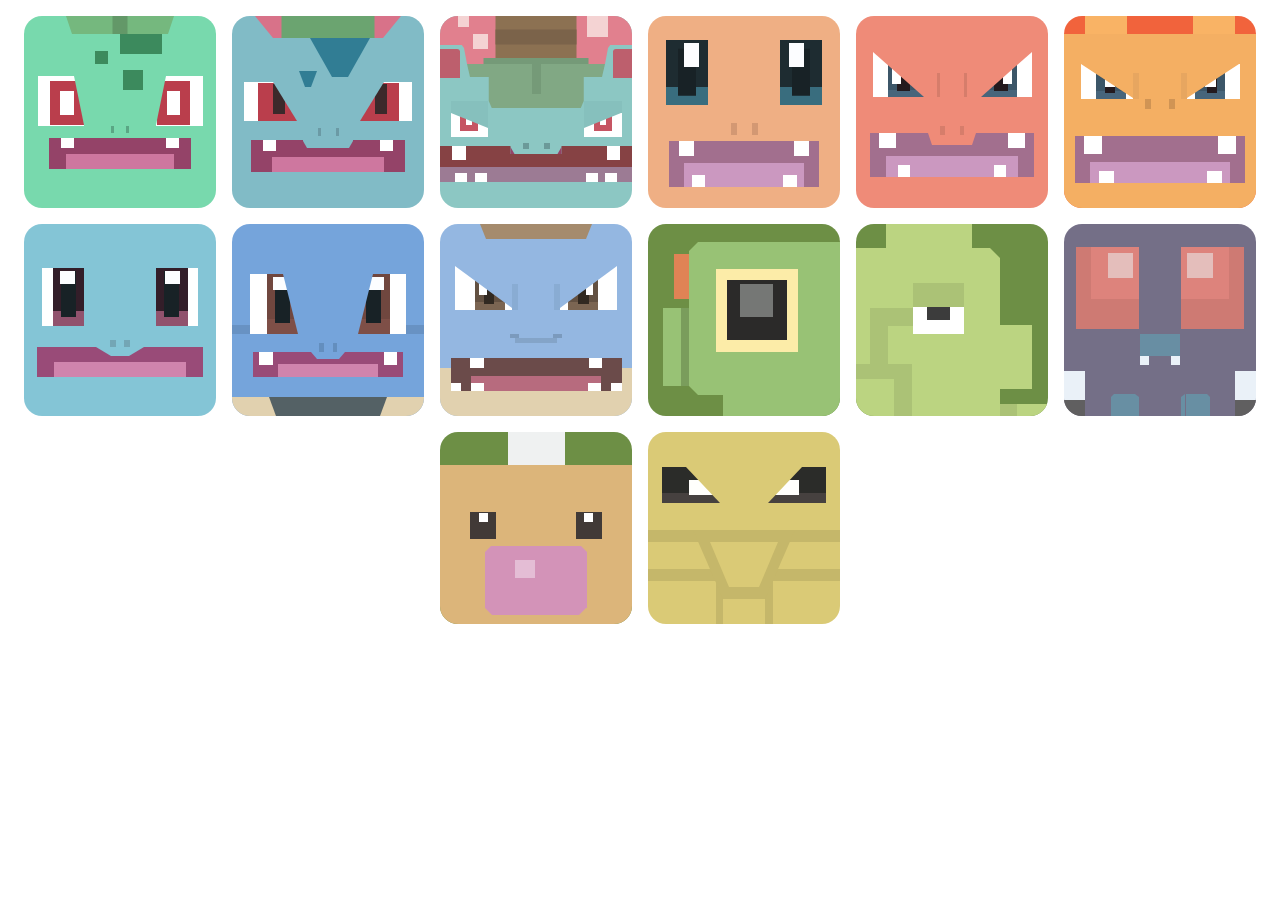
==== commit ced06442: "202307041745" ====
--- a/index.html
+++ b/index.html
@@ -178,6 +178,86 @@
 			<div>
 			</div>
 		</div>
+
+		<div class="fr no008">
+			<div>
+				<div>
+					<div></div>
+					<div></div>
+				</div>
+				<div>
+					<div></div>
+					<div></div>
+				</div>
+			</div>
+			<div></div>
+			<div>
+				<div></div>
+			</div>
+		</div>
+
+		<div class="fr no009">
+			<div>
+				<div>
+					<div></div>
+				</div>
+				<div>
+					<div></div>
+				</div>
+			</div>
+			<div>
+				<div></div>
+			</div>
+			<div>
+				<div></div>
+				<div></div>
+				<div></div>
+			</div>
+		</div>
+
+		<div class="fr no010">
+			<div></div>
+			<div>
+				<div></div>
+			</div>
+		</div>
+
+		<div class="fr no011">
+			<div>
+				<div></div>
+				<div></div>
+			</div>
+			<div></div>
+		</div>
+
+		<div class="fr no012">
+			<div>
+				<div></div>
+				<div></div>
+			</div>
+			<div></div>
+			<div>
+				<div></div>
+				<div></div>
+			</div>
+			<div>
+				<div></div>
+				<div></div>
+			</div>
+		</div>
+
+		<div class="fr" no="013">
+			<div></div>
+			<div>
+				<div></div>
+			</div>
+		</div>
+
+		<div class="fr" no="014">
+			<div></div>
+			<div></div>
+			<div></div>
+		</div>
 	</section>
 </body>
 
--- a/css/index.css
+++ b/css/index.css
@@ -1 +1 @@
-@import"./fontawesome/css/all.min.css";:root{--safe-top: env(safe-area-inset-top);--safe-left: env(safe-area-inset-left);--safe-bottom: env(safe-area-inset-bottom);--safe-right: env(safe-area-inset-right);--width-max: 1024px;--bgcolor: #fff}*{margin:0;padding:0;font-size:1em;font-family:"Noto Sans TC",sans-serif;letter-spacing:0;border:none;outline:none;background-color:rgba(0,0,0,0);color:#000;word-wrap:break-word;text-decoration:none;list-style:none;box-sizing:border-box;-ms-overflow-style:none;scrollbar-width:none;touch-action:manipulation;-webkit-touch-callout:inherit;-webkit-user-select:inherit;-khtml-user-select:inherit;-moz-user-select:inherit;-ms-user-select:inherit;user-select:inherit}*::-webkit-scrollbar{display:none}* [user-select=false],* [user-select="0"]{-webkit-touch-callout:none;-webkit-user-select:none;-khtml-user-select:none;-moz-user-select:none;-ms-user-select:none;user-select:none}* [user-select=true],* [user-select="1"]{-webkit-touch-callout:initial;-webkit-user-select:initial;-khtml-user-select:initial;-moz-user-select:initial;-ms-user-select:initial;user-select:initial}img{object-fit:cover}img[data-src]{content:url("[data-uri]");background:linear-gradient(to right, #EEF0F3, #E0E2E8, #EEF0F3)}a[href]:not([href=""]),button{cursor:pointer}textarea{resize:none}html{position:fixed;display:block;width:100%;height:100%;overflow:hidden}body{position:relative;display:block;width:100%;height:100%;background-color:var(--bgcolor);overflow:hidden scroll}body section#body{display:flex;flex-flow:row wrap;justify-content:center;gap:1rem;margin:0 auto;padding:1rem 0;width:100%;max-width:var(--width-max)}body section#body div.fr{--width-fr: 16rem;position:relative;flex-shrink:0;width:var(--width-fr);height:var(--width-fr);background-color:#000;border-radius:calc(.09375*var(--width-fr));overflow:hidden}body section#body div.fr.no001{background-color:#78d9ad}body section#body div.fr.no001>div:nth-child(1){position:relative;margin:0 auto;width:9rem;border-top:1.5rem solid #75b87e;border-left:.5rem solid rgba(0,0,0,0);border-right:.5rem solid rgba(0,0,0,0)}body section#body div.fr.no001>div:nth-child(1)::before{content:"";position:absolute;z-index:1;top:-1.5rem;left:50%;bottom:0;transform:translateX(-50%);width:1.25rem;height:1.5rem;background-color:#639868}body section#body div.fr.no001>div:nth-child(2){position:relative;margin-left:50%;width:3.5rem;height:1.625rem;background-color:#3c8a5d}body section#body div.fr.no001>div:nth-child(2)::before{content:"";position:absolute;top:1.375rem;left:-2.125rem;width:1.125rem;height:1.125rem;background-color:#3c8a5d}body section#body div.fr.no001>div:nth-child(2):after{content:"";position:absolute;top:3rem;left:.25rem;width:1.625rem;height:1.625rem;background-color:#3c8a5d}body section#body div.fr.no001>div:nth-child(3){position:relative;margin:1.875rem auto 0;width:calc(100% - 2.25rem);height:4.125rem}body section#body div.fr.no001>div:nth-child(3) div:nth-child(1){position:absolute;left:0;width:3.875rem;height:100%;background-color:#fff}body section#body div.fr.no001>div:nth-child(3) div:nth-child(1)::before{content:"";position:absolute;right:.875rem;bottom:.875rem;width:1.125rem;height:2rem;outline:.875rem solid #ba3e4c}body section#body div.fr.no001>div:nth-child(3) div:nth-child(1)::after{content:"";position:absolute;right:0;border-left:.875rem solid rgba(0,0,0,0);border-top:4.125rem solid #78d9ad}body section#body div.fr.no001>div:nth-child(3) div:nth-child(2){position:absolute;right:0;width:3.875rem;height:100%;background-color:#fff}body section#body div.fr.no001>div:nth-child(3) div:nth-child(2)::before{content:"";position:absolute;left:.875rem;bottom:.875rem;width:1.125rem;height:2rem;outline:.875rem solid #ba3e4c}body section#body div.fr.no001>div:nth-child(3) div:nth-child(2)::after{content:"";position:absolute;left:0;border-right:.875rem solid rgba(0,0,0,0);border-top:4.125rem solid #78d9ad}body section#body div.fr.no001>div:nth-child(4){position:relative;margin:0 auto;width:1.5rem;height:.625rem}body section#body div.fr.no001>div:nth-child(4)::before{content:"";position:absolute;top:0;left:0;bottom:0;width:.25rem;height:100%;background-color:#5aa684}body section#body div.fr.no001>div:nth-child(4)::after{content:"";position:absolute;top:0;right:0;bottom:0;width:.25rem;height:100%;background-color:#5aa684}body section#body div.fr.no001>div:nth-child(5){margin:.375rem auto 0;width:11.875rem;height:2.625rem;background-color:#944368}body section#body div.fr.no001>div:nth-child(5) div:nth-child(1){position:relative;margin:0 auto;width:calc(100% - 2rem);height:.875rem}body section#body div.fr.no001>div:nth-child(5) div:nth-child(1)::before{content:"";position:absolute;top:0;left:0;bottom:0;width:1.125rem;height:100%;background-color:#fff}body section#body div.fr.no001>div:nth-child(5) div:nth-child(1)::after{content:"";position:absolute;top:0;right:0;bottom:0;width:1.125rem;height:100%;background-color:#fff}body section#body div.fr.no001>div:nth-child(5) div:nth-child(2){margin:.5rem auto 0;width:9rem;height:1.25rem;background-color:#ce779f}body section#body div.fr.no002{background-color:#81bbc6}body section#body div.fr.no002>div:nth-child(1){position:relative;margin:0 auto;width:calc(.7578125*var(--width-fr));border-top:calc(.1171875*var(--width-fr)) solid #d87289;border-left:calc(.09375*var(--width-fr)) solid rgba(0,0,0,0);border-right:calc(.09375*var(--width-fr)) solid rgba(0,0,0,0)}body section#body div.fr.no002>div:nth-child(1)::before{content:"";position:absolute;z-index:1;top:calc(-0.1171875*var(--width-fr));left:50%;bottom:0;transform:translateX(-50%);width:calc(.484375*var(--width-fr));height:calc(.1171875*var(--width-fr));background-color:#6ba470}body section#body div.fr.no002>div:nth-child(2){position:relative;margin-left:calc(.40625*var(--width-fr));width:calc(.3125*var(--width-fr));border-top:calc(.203125*var(--width-fr)) solid #317d94;border-left:calc(.1171875*var(--width-fr)) solid rgba(0,0,0,0);border-right:calc(.1171875*var(--width-fr)) solid rgba(0,0,0,0)}body section#body div.fr.no002>div:nth-child(2)::before{content:"";position:absolute;top:calc(-0.03125*var(--width-fr));left:calc(-0.0859375*var(--width-fr)*2);width:calc(.03125*var(--width-fr));border-top:calc(.0859375*var(--width-fr)) solid #317d94;border-left:calc(.03125*var(--width-fr)) solid rgba(0,0,0,0);border-right:calc(.03125*var(--width-fr)) solid rgba(0,0,0,0)}body section#body div.fr.no002>div:nth-child(3){position:relative;margin:calc(.0234375*var(--width-fr)) auto 0;width:calc(100% - .0625*var(--width-fr)*2);height:calc(.203125*var(--width-fr))}body section#body div.fr.no002>div:nth-child(3) div:nth-child(1){position:absolute;left:0;width:calc(.2734375*var(--width-fr));height:100%;background-color:#fff}body section#body div.fr.no002>div:nth-child(3) div:nth-child(1)::before{content:"";position:absolute;right:0;bottom:0;width:calc(.0625*var(--width-fr));height:calc(100% - .046875*var(--width-fr));background-color:#3c292b;border-top:calc(.0078125*var(--width-fr)) solid #ba3e4c;border-left:calc(.078125*var(--width-fr)) solid #ba3e4c;border-bottom:calc(.0390625*var(--width-fr)) solid #ba3e4c;border-right:calc(.0625*var(--width-fr)) solid #ba3e4c}body section#body div.fr.no002>div:nth-child(3) div:nth-child(1)::after{content:"";position:absolute;top:0;right:0;border-left:calc(.125*var(--width-fr)) solid rgba(0,0,0,0);border-top:calc(.203125*var(--width-fr)) solid #81bbc6}body section#body div.fr.no002>div:nth-child(3) div:nth-child(2){position:absolute;right:0;width:calc(.2734375*var(--width-fr));height:100%;background-color:#fff}body section#body div.fr.no002>div:nth-child(3) div:nth-child(2)::before{content:"";position:absolute;left:0;bottom:0;width:calc(.0625*var(--width-fr));height:calc(100% - .046875*var(--width-fr));background-color:#3c292b;border-top:calc(.0078125*var(--width-fr)) solid #ba3e4c;border-left:calc(.078125*var(--width-fr)) solid #ba3e4c;border-bottom:calc(.0390625*var(--width-fr)) solid #ba3e4c;border-right:calc(.0625*var(--width-fr)) solid #ba3e4c}body section#body div.fr.no002>div:nth-child(3) div:nth-child(2)::after{content:"";position:absolute;top:0;left:0;border-right:calc(.125*var(--width-fr)) solid rgba(0,0,0,0);border-top:calc(.203125*var(--width-fr)) solid #81bbc6}body section#body div.fr.no002>div:nth-child(4){position:relative;margin:calc(.0390625*var(--width-fr)) auto 0;width:calc(.109375*var(--width-fr));height:calc(.0390625*var(--width-fr))}body section#body div.fr.no002>div:nth-child(4)::before{content:"";position:absolute;top:0;left:0;bottom:0;width:calc(.015625*var(--width-fr));height:100%;background-color:#6b9aa5}body section#body div.fr.no002>div:nth-child(4)::after{content:"";position:absolute;top:0;right:0;bottom:0;width:calc(.015625*var(--width-fr));height:100%;background-color:#6b9aa5}body section#body div.fr.no002>div:nth-child(5){position:relative;margin:.375rem auto 0;width:calc(.8046875*var(--width-fr));height:2.625rem;background-color:#944368}body section#body div.fr.no002>div:nth-child(5) div:nth-child(1){content:"";position:absolute;top:0;left:50%;transform:translateX(-50%);width:4.125rem;height:.625rem;background-color:#81bbc6}body section#body div.fr.no002>div:nth-child(5) div:nth-child(1)::before{content:"";position:absolute;top:0;left:0;bottom:0;border-bottom:.625rem solid #944368;border-right:.375rem solid rgba(0,0,0,0)}body section#body div.fr.no002>div:nth-child(5) div:nth-child(1)::after{content:"";position:absolute;top:0;right:0;bottom:0;border-bottom:.625rem solid #944368;border-left:.375rem solid rgba(0,0,0,0)}body section#body div.fr.no002>div:nth-child(5) div:nth-child(2){position:relative;margin:0 auto;width:calc(100% - 2rem);height:.875rem}body section#body div.fr.no002>div:nth-child(5) div:nth-child(2)::before{content:"";position:absolute;top:0;left:0;bottom:0;width:1.125rem;height:100%;background-color:#fff}body section#body div.fr.no002>div:nth-child(5) div:nth-child(2)::after{content:"";position:absolute;top:0;right:0;bottom:0;width:1.125rem;height:100%;background-color:#fff}body section#body div.fr.no002>div:nth-child(5) div:nth-child(3){margin:.5rem auto 0;width:9.375rem;height:1.25rem;background-color:#ce779f}body section#body div.fr.no003{background-color:#8cc7c3}body section#body div.fr.no003>div:nth-child(1){position:relative;margin:0 auto;width:100%;height:calc(.1484375*var(--width-fr));background-color:#e1808e}body section#body div.fr.no003>div:nth-child(1)::before{content:"";position:absolute;bottom:calc(-0.015625*var(--width-fr));left:50%;transform:translateX(-50%);width:calc(.75*var(--width-fr));border-top:calc(.0234375*var(--width-fr)) solid #e1808e;border-left:calc(.015625*var(--width-fr)) solid rgba(0,0,0,0);border-right:calc(.015625*var(--width-fr)) solid rgba(0,0,0,0)}body section#body div.fr.no003>div:nth-child(1)::after{content:"";position:absolute;bottom:calc(-0.1015625*var(--width-fr));left:50%;transform:translateX(-50%);width:calc(.71875*var(--width-fr));border-top:calc(.0859375*var(--width-fr)) solid #e1808e;border-left:calc(.015625*var(--width-fr)) solid rgba(0,0,0,0);border-right:calc(.015625*var(--width-fr)) solid rgba(0,0,0,0)}body section#body div.fr.no003>div:nth-child(2){position:absolute;top:0;left:calc(.09375*var(--width-fr));width:calc(.0546875*var(--width-fr));height:calc(.0546875*var(--width-fr));background-color:#f4d3d3}body section#body div.fr.no003>div:nth-child(2)::before{content:"";position:absolute;top:0;left:calc(.671875*var(--width-fr));width:calc(.109375*var(--width-fr));height:calc(.109375*var(--width-fr));background-color:#f4d3d3}body section#body div.fr.no003>div:nth-child(2)::after{content:"";position:absolute;top:calc(.09375*var(--width-fr));left:calc(.078125*var(--width-fr));width:calc(.078125*var(--width-fr));height:calc(.078125*var(--width-fr));background-color:#f4d3d3}body section#body div.fr.no003>div:nth-child(3){position:absolute;top:0;left:50%;transform:translateX(-50%);width:calc(.421875*var(--width-fr));height:calc(.21875*var(--width-fr));background-color:#8c7152}body section#body div.fr.no003>div:nth-child(3)::before{content:"";position:absolute;top:50%;left:0;transform:translateY(-50%);width:100%;height:calc(.078125*var(--width-fr));background-color:#7b634a}body section#body div.fr.no003>div:nth-child(4){position:absolute;z-index:1;top:calc(.21875*var(--width-fr));left:50%;transform:translateX(-50%);width:calc(.546875*var(--width-fr));height:calc(.03125*var(--width-fr));background-color:#759a78}body section#body div.fr.no003>div:nth-child(4)::before{content:"";position:absolute;top:calc(.03125*var(--width-fr));left:50%;transform:translateX(-50%);width:calc(.046875*var(--width-fr));height:calc(.15625*var(--width-fr));background-color:#759a78}body section#body div.fr.no003>div:nth-child(5){position:relative;margin-top:calc(.0234375*var(--width-fr));width:100%;height:calc(.1484375*var(--width-fr))}body section#body div.fr.no003>div:nth-child(5)::before{content:"";position:absolute;top:0;left:0;width:calc(.1015625*var(--width-fr));height:calc(100% - .015625*var(--width-fr));background-color:#bd5f6d;border-top:calc(.015625*var(--width-fr)) solid #bd5f6d;border-top-right-radius:calc(.015625*var(--width-fr))}body section#body div.fr.no003>div:nth-child(5)::after{content:"";position:absolute;top:0;right:0;width:calc(.1015625*var(--width-fr));height:calc(100% - .015625*var(--width-fr));background-color:#bd5f6d;border-top:calc(.015625*var(--width-fr)) solid #bd5f6d;border-top-left-radius:calc(.015625*var(--width-fr))}body section#body div.fr.no003>div:nth-child(6){position:relative;margin:calc(-0.0703125*var(--width-fr)) auto;width:calc(.71875*var(--width-fr));border-top:calc(.0703125*var(--width-fr)) solid #81a884;border-left:calc(.015625*var(--width-fr)) solid rgba(0,0,0,0);border-right:calc(.015625*var(--width-fr)) solid rgba(0,0,0,0)}body section#body div.fr.no003>div:nth-child(6)::before{content:"";position:absolute;top:0;left:50%;transform:translateX(-50%);width:calc(.4921875*var(--width-fr));height:calc(.125*var(--width-fr));background-color:#81a884}body section#body div.fr.no003>div:nth-child(6)::after{content:"";position:absolute;top:calc(.125*var(--width-fr));left:50%;transform:translateX(-50%);width:calc(.4609375*var(--width-fr));border-top:calc(.0390625*var(--width-fr)) solid #81a884;border-left:calc(.015625*var(--width-fr)) solid rgba(0,0,0,0);border-right:calc(.015625*var(--width-fr)) solid rgba(0,0,0,0)}body section#body div.fr.no003>div:nth-child(7){position:relative;margin:calc(.1953125*var(--width-fr)) auto 0;width:calc(.890625*var(--width-fr));height:calc(.1875*var(--width-fr))}body section#body div.fr.no003>div:nth-child(7)>div{position:absolute;z-index:0;top:0;width:calc(.1953125*var(--width-fr));height:100%;background-color:#fff}body section#body div.fr.no003>div:nth-child(7)>div::before{content:"";position:absolute;z-index:1;top:0;left:0;width:100%;height:calc(.0625*var(--width-fr));background-color:#86c0bd}body section#body div.fr.no003>div:nth-child(7)>div::after{content:"";position:absolute;z-index:1;top:calc(.0625*var(--width-fr));left:0;width:0;height:calc(.0625*var(--width-fr));border-top:calc(.078125*var(--width-fr)) solid #86c0bd}body section#body div.fr.no003>div:nth-child(7)>div:nth-child(1){left:0}body section#body div.fr.no003>div:nth-child(7)>div:nth-child(1)::after{border-left:calc(.1953125*var(--width-fr)) solid rgba(0,0,0,0)}body section#body div.fr.no003>div:nth-child(7)>div:nth-child(2){right:0}body section#body div.fr.no003>div:nth-child(7)>div:nth-child(2)::after{border-right:calc(.1953125*var(--width-fr)) solid rgba(0,0,0,0)}body section#body div.fr.no003>div:nth-child(7)>div div{position:absolute;top:0;left:50%;transform:translateX(-50%);width:calc(.09375*var(--width-fr));height:calc(.15625*var(--width-fr));border-left:calc(.03125*var(--width-fr)) solid #c65563;border-right:calc(.03125*var(--width-fr)) solid #c65563;border-bottom:calc(.03125*var(--width-fr)) solid #c65563}body section#body div.fr.no003>div:nth-child(8){position:relative;z-index:1;margin:calc(.03125*var(--width-fr)) auto 0;width:calc(.140625*var(--width-fr));height:calc(.03125*var(--width-fr))}body section#body div.fr.no003>div:nth-child(8)::before{content:"";position:absolute;top:0;left:0;bottom:0;width:.5rem;height:100%;background-color:#6b9a99}body section#body div.fr.no003>div:nth-child(8)::after{content:"";position:absolute;top:0;right:0;bottom:0;width:.5rem;height:100%;background-color:#6b9a99}body section#body div.fr.no003>div:nth-child(9){position:relative;margin:-0.25rem auto 0;width:100%;height:2.75rem;background-color:#864244}body section#body div.fr.no003>div:nth-child(9)>div:nth-child(1){content:"";position:absolute;top:0;left:50%;transform:translateX(-50%);width:4.25rem;height:.625rem;background-color:#8cc7c3}body section#body div.fr.no003>div:nth-child(9)>div:nth-child(1)::before{content:"";position:absolute;top:0;left:0;bottom:0;border-bottom:.625rem solid #944368;border-right:.375rem solid rgba(0,0,0,0)}body section#body div.fr.no003>div:nth-child(9)>div:nth-child(1)::after{content:"";position:absolute;top:0;right:0;bottom:0;border-bottom:.625rem solid #944368;border-left:.375rem solid rgba(0,0,0,0)}body section#body div.fr.no003>div:nth-child(9)>div:nth-child(2){position:relative;margin:0 auto;width:calc(100% - 2rem);height:1.125rem}body section#body div.fr.no003>div:nth-child(9)>div:nth-child(2)::before{content:"";position:absolute;top:0;left:0;bottom:0;width:1.125rem;height:100%;background-color:#fff}body section#body div.fr.no003>div:nth-child(9)>div:nth-child(2)::after{content:"";position:absolute;top:0;right:0;bottom:0;width:1.125rem;height:100%;background-color:#fff}body section#body div.fr.no003>div:nth-child(9)>div:nth-child(3){position:absolute;margin:.625rem auto 0;width:100%;height:1.25rem;background-color:#9c7b94}body section#body div.fr.no003>div:nth-child(9)>div:nth-child(3) div{position:absolute;bottom:0;width:2.625rem;height:.75rem}body section#body div.fr.no003>div:nth-child(9)>div:nth-child(3) div:nth-child(1){left:1.25rem}body section#body div.fr.no003>div:nth-child(9)>div:nth-child(3) div:nth-child(2){right:1.25rem}body section#body div.fr.no003>div:nth-child(9)>div:nth-child(3) div::before{content:"";position:absolute;top:0;left:0;bottom:0;width:1rem;height:.75rem;background-color:#fff}body section#body div.fr.no003>div:nth-child(9)>div:nth-child(3) div::after{content:"";position:absolute;top:0;right:0;bottom:0;width:1rem;height:.75rem;background-color:#fff}body section#body div.fr.no004{background-color:#efaf84}body section#body div.fr.no004>div:nth-child(1){position:relative;margin:2rem auto 0;width:13rem;height:5.375rem}body section#body div.fr.no004>div:nth-child(1)>div{position:absolute;top:0;width:3.5rem;height:100%;background-color:#1e2c31}body section#body div.fr.no004>div:nth-child(1)>div:nth-child(1){left:0}body section#body div.fr.no004>div:nth-child(1)>div:nth-child(1) div{right:.75rem}body section#body div.fr.no004>div:nth-child(1)>div:nth-child(2){right:0}body section#body div.fr.no004>div:nth-child(1)>div:nth-child(2) div{left:.75rem}body section#body div.fr.no004>div:nth-child(1)>div::before{content:"";position:absolute;left:0;bottom:0;right:0;width:100%;height:1.5rem;background-color:#396d7e}body section#body div.fr.no004>div:nth-child(1)>div::after{content:"";position:absolute;top:50%;left:50%;transform:translate(-50%, -50%);width:calc(100% - 2rem);height:calc(100% - 1.5rem);background-color:#182226}body section#body div.fr.no004>div:nth-child(1)>div div{position:absolute;z-index:1;top:.25rem;width:1.25rem;height:2rem;background-color:#fcfdff}body section#body div.fr.no004>div:nth-child(2){position:relative;margin:1.5rem auto 0;width:2.25rem;height:1rem}body section#body div.fr.no004>div:nth-child(2)::before{left:0}body section#body div.fr.no004>div:nth-child(2)::after{right:0}body section#body div.fr.no004>div:nth-child(2)::before,body section#body div.fr.no004>div:nth-child(2)::after{content:"";position:absolute;top:0;bottom:0;width:.5rem;height:100%;background-color:#d39873}body section#body div.fr.no004>div:nth-child(3){position:relative;margin:.5rem auto 0;width:12.5rem;height:3.875rem;background-color:#a26f8e}body section#body div.fr.no004>div:nth-child(3)::before{content:"";position:absolute;left:0;bottom:0;right:0;margin:0 auto;width:10rem;height:2rem;background-color:#cb98c0}body section#body div.fr.no004>div:nth-child(3)>div:nth-child(1){position:relative;margin:0 auto;width:10.875rem;height:1.25rem}body section#body div.fr.no004>div:nth-child(3)>div:nth-child(1)::before{left:0}body section#body div.fr.no004>div:nth-child(3)>div:nth-child(1)::after{right:0}body section#body div.fr.no004>div:nth-child(3)>div:nth-child(1)::before,body section#body div.fr.no004>div:nth-child(3)>div:nth-child(1)::after{content:"";position:absolute;top:0;bottom:0;width:1.25rem;height:100%;background-color:#fff}body section#body div.fr.no004>div:nth-child(3)>div:nth-child(2){position:absolute;left:0;bottom:0;right:0;margin:0 auto;width:8.75rem;height:1rem}body section#body div.fr.no004>div:nth-child(3)>div:nth-child(2)::before{left:0}body section#body div.fr.no004>div:nth-child(3)>div:nth-child(2)::after{right:0}body section#body div.fr.no004>div:nth-child(3)>div:nth-child(2)::before,body section#body div.fr.no004>div:nth-child(3)>div:nth-child(2)::after{content:"";position:absolute;top:0;bottom:0;width:1.125rem;height:100%;background-color:#fff}body section#body div.fr.no005{background-color:#ef8b78}body section#body div.fr.no005>div:nth-child(1){position:relative;margin:3rem auto 0;width:212px;height:60px}body section#body div.fr.no005>div:nth-child(1)>div{position:absolute;top:0;bottom:0;width:68px;height:100%;background-color:#fff}body section#body div.fr.no005>div:nth-child(1)>div:nth-child(1){left:0}body section#body div.fr.no005>div:nth-child(1)>div:nth-child(1)::before{border-left:68px solid rgba(0,0,0,0)}body section#body div.fr.no005>div:nth-child(1)>div:nth-child(1)::after{left:26px}body section#body div.fr.no005>div:nth-child(1)>div:nth-child(1)>div{right:0}body section#body div.fr.no005>div:nth-child(1)>div:nth-child(1)>div::after{left:12px}body section#body div.fr.no005>div:nth-child(1)>div:nth-child(2){right:0}body section#body div.fr.no005>div:nth-child(1)>div:nth-child(2)::before{border-right:68px solid rgba(0,0,0,0)}body section#body div.fr.no005>div:nth-child(1)>div:nth-child(2)::after{right:26px}body section#body div.fr.no005>div:nth-child(1)>div:nth-child(2)>div{left:0}body section#body div.fr.no005>div:nth-child(1)>div:nth-child(2)>div::after{right:12px}body section#body div.fr.no005>div:nth-child(1)>div::before{content:"";position:absolute;z-index:1;top:0;left:0;border-top:60px solid #ef8b78}body section#body div.fr.no005>div:nth-child(1)>div::after{content:"";position:absolute;width:12px;height:calc(100% - 18px);background-color:#fff}body section#body div.fr.no005>div:nth-child(1)>div>div{position:absolute;z-index:0;width:48px;height:100%;background-color:#3c5668}body section#body div.fr.no005>div:nth-child(1)>div>div::before{content:"";position:absolute;left:0;bottom:0;right:0;width:100%;height:10px;background-color:#47657b}body section#body div.fr.no005>div:nth-child(1)>div>div::after{content:"";position:absolute;bottom:8px;width:18px;height:calc(100% - 8px);background-color:#231a1e}body section#body div.fr.no005>div:nth-child(2){position:relative;margin:-32px auto 0;width:40px;height:32px}body section#body div.fr.no005>div:nth-child(2)::before{left:0}body section#body div.fr.no005>div:nth-child(2)::after{right:0}body section#body div.fr.no005>div:nth-child(2)::before,body section#body div.fr.no005>div:nth-child(2)::after{content:"";position:absolute;width:4px;height:100%;background-color:#d67d6b}body section#body div.fr.no005>div:nth-child(3){position:relative;z-index:1;margin:38px auto 0;width:32px;height:12px}body section#body div.fr.no005>div:nth-child(3)::before{left:0}body section#body div.fr.no005>div:nth-child(3)::after{right:0}body section#body div.fr.no005>div:nth-child(3)::before,body section#body div.fr.no005>div:nth-child(3)::after{content:"";position:absolute;width:6px;height:100%;background-color:#d67d6b}body section#body div.fr.no005>div:nth-child(4){position:relative;z-index:0;margin:-2px auto 0;width:218px;height:58px;background-color:#a26f8e}body section#body div.fr.no005>div:nth-child(4)::before{content:"";position:absolute;top:0;left:0;right:0;margin:0 auto;width:54px;border-top:16px solid #ef8b78;border-left:6px solid rgba(0,0,0,0);border-right:6px solid rgba(0,0,0,0)}body section#body div.fr.no005>div:nth-child(4)::after{content:"";position:absolute;left:0;bottom:0;right:0;margin:0 auto;width:176px;height:28px;background-color:#cb98c0}body section#body div.fr.no005>div:nth-child(4)>div:nth-child(1){position:absolute;top:0;left:0;right:0;margin:0 auto;width:194px;height:20px}body section#body div.fr.no005>div:nth-child(4)>div:nth-child(1)::before{left:0}body section#body div.fr.no005>div:nth-child(4)>div:nth-child(1)::after{right:0}body section#body div.fr.no005>div:nth-child(4)>div:nth-child(1)::before,body section#body div.fr.no005>div:nth-child(4)>div:nth-child(1)::after{content:"";position:absolute;top:0;bottom:0;width:22px;height:100%;background-color:#fff}body section#body div.fr.no005>div:nth-child(4)>div:nth-child(2){position:absolute;z-index:1;left:0;bottom:0;right:0;margin:0 auto;width:144px;height:16px}body section#body div.fr.no005>div:nth-child(4)>div:nth-child(2)::before{left:0}body section#body div.fr.no005>div:nth-child(4)>div:nth-child(2)::after{right:0}body section#body div.fr.no005>div:nth-child(4)>div:nth-child(2)::before,body section#body div.fr.no005>div:nth-child(4)>div:nth-child(2)::after{content:"";position:absolute;top:0;bottom:0;width:16px;height:100%;background-color:#fff}body section#body div.fr.no006{background-color:#f1633c}body section#body div.fr.no006::before{content:"";position:absolute;top:1.5rem;left:0;bottom:0;right:0;width:100%;background-color:#f4af63}body section#body div.fr.no006>div:nth-child(1){position:relative;margin:0 auto;width:12.5rem;height:1.5rem}body section#body div.fr.no006>div:nth-child(1)::before{left:0}body section#body div.fr.no006>div:nth-child(1)::after{right:0}body section#body div.fr.no006>div:nth-child(1)::before,body section#body div.fr.no006>div:nth-child(1)::after{content:"";position:absolute;top:0;bottom:0;width:3.5rem;height:100%;background-color:#f9b365}body section#body div.fr.no006>div:nth-child(2){position:relative;margin:2.5rem auto 0;width:212px;height:46px}body section#body div.fr.no006>div:nth-child(2)::before{left:70px}body section#body div.fr.no006>div:nth-child(2)::after{right:70px}body section#body div.fr.no006>div:nth-child(2)::before,body section#body div.fr.no006>div:nth-child(2)::after{content:"";position:absolute;z-index:2;bottom:0;width:8px;height:34px;background-color:#e7a660}body section#body div.fr.no006>div:nth-child(2)>div{position:absolute;top:0;bottom:0;width:70px;height:100%;background-color:#fff}body section#body div.fr.no006>div:nth-child(2)>div:nth-child(1){left:0}body section#body div.fr.no006>div:nth-child(2)>div:nth-child(1)::before{border-left:70px solid rgba(0,0,0,0)}body section#body div.fr.no006>div:nth-child(2)>div:nth-child(1)::after{left:32px}body section#body div.fr.no006>div:nth-child(2)>div:nth-child(1)>div{right:10px}body section#body div.fr.no006>div:nth-child(2)>div:nth-child(1)>div::after{left:12px}body section#body div.fr.no006>div:nth-child(2)>div:nth-child(2){right:0}body section#body div.fr.no006>div:nth-child(2)>div:nth-child(2)::before{border-right:70px solid rgba(0,0,0,0)}body section#body div.fr.no006>div:nth-child(2)>div:nth-child(2)::after{right:32px}body section#body div.fr.no006>div:nth-child(2)>div:nth-child(2)>div{left:10px}body section#body div.fr.no006>div:nth-child(2)>div:nth-child(2)>div::after{right:12px}body section#body div.fr.no006>div:nth-child(2)>div::before{content:"";position:absolute;z-index:1;top:0;left:0;border-top:46px solid #f4af63}body section#body div.fr.no006>div:nth-child(2)>div::after{content:"";position:absolute;width:14px;height:calc(100% - 16px);background-color:#fff}body section#body div.fr.no006>div:nth-child(2)>div>div{position:absolute;z-index:0;width:40px;height:100%;background-color:#3c5668}body section#body div.fr.no006>div:nth-child(2)>div>div::before{content:"";position:absolute;left:0;bottom:0;right:0;width:100%;height:10px;background-color:#47657b}body section#body div.fr.no006>div:nth-child(2)>div>div::after{content:"";position:absolute;bottom:8px;width:14px;height:calc(100% - 8px);background-color:#231a1e}body section#body div.fr.no006>div:nth-child(3){position:relative;z-index:1;margin:0 auto;width:40px;height:14px}body section#body div.fr.no006>div:nth-child(3)::before{left:0}body section#body div.fr.no006>div:nth-child(3)::after{right:0}body section#body div.fr.no006>div:nth-child(3)::before,body section#body div.fr.no006>div:nth-child(3)::after{content:"";position:absolute;width:8px;height:100%;background-color:#d09454}body section#body div.fr.no006>div:nth-child(4){position:relative;z-index:0;margin:36px auto 0;width:226px;height:62px;background-color:#a26f8e}body section#body div.fr.no006>div:nth-child(4)::before{content:"";position:absolute;left:0;bottom:0;right:0;margin:0 auto;width:186px;height:28px;background-color:#cb98c0}body section#body div.fr.no006>div:nth-child(4)>div:nth-child(1){position:absolute;top:0;left:0;right:0;margin:0 auto;width:202px;height:24px}body section#body div.fr.no006>div:nth-child(4)>div:nth-child(1)::before{left:0}body section#body div.fr.no006>div:nth-child(4)>div:nth-child(1)::after{right:0}body section#body div.fr.no006>div:nth-child(4)>div:nth-child(1)::before,body section#body div.fr.no006>div:nth-child(4)>div:nth-child(1)::after{content:"";position:absolute;top:0;bottom:0;width:24px;height:100%;background-color:#fff}body section#body div.fr.no006>div:nth-child(4)>div:nth-child(2){position:absolute;z-index:1;left:0;bottom:0;right:0;margin:0 auto;width:164px;height:16px}body section#body div.fr.no006>div:nth-child(4)>div:nth-child(2)::before{left:0}body section#body div.fr.no006>div:nth-child(4)>div:nth-child(2)::after{right:0}body section#body div.fr.no006>div:nth-child(4)>div:nth-child(2)::before,body section#body div.fr.no006>div:nth-child(4)>div:nth-child(2)::after{content:"";position:absolute;top:0;bottom:0;width:20px;height:100%;background-color:#fff}body section#body div.fr.no007{background-color:#84c5d6}body section#body div.fr.no007>div:nth-child(1){position:relative;margin:58px auto 0;width:13rem;height:78px}body section#body div.fr.no007>div:nth-child(1)::before{left:0}body section#body div.fr.no007>div:nth-child(1)::after{right:0}body section#body div.fr.no007>div:nth-child(1)::before,body section#body div.fr.no007>div:nth-child(1)::after{content:"";position:absolute;top:0;bottom:0;width:14px;height:78px;background-color:#fff}body section#body div.fr.no007>div:nth-child(1)>div{position:absolute;top:0;width:42px;height:100%;background-color:#331e29}body section#body div.fr.no007>div:nth-child(1)>div:nth-child(1){left:14px}body section#body div.fr.no007>div:nth-child(1)>div:nth-child(1) div{right:.75rem}body section#body div.fr.no007>div:nth-child(1)>div:nth-child(2){right:14px}body section#body div.fr.no007>div:nth-child(1)>div:nth-child(2) div{left:.75rem}body section#body div.fr.no007>div:nth-child(1)>div::before{content:"";position:absolute;left:0;bottom:0;right:0;width:100%;height:20px;background-color:#91526d}body section#body div.fr.no007>div:nth-child(1)>div::after{content:"";position:absolute;top:4px;left:0;right:0;margin:0 auto;width:20px;height:62px;background-color:#182226}body section#body div.fr.no007>div:nth-child(1)>div div{position:absolute;z-index:1;top:4px;width:20px;height:18px;background-color:#fcfdff}body section#body div.fr.no007>div:nth-child(2){position:relative;z-index:1;margin:18px auto 0;width:26px;height:10px}body section#body div.fr.no007>div:nth-child(2)::before{left:0}body section#body div.fr.no007>div:nth-child(2)::after{right:0}body section#body div.fr.no007>div:nth-child(2)::before,body section#body div.fr.no007>div:nth-child(2)::after{content:"";position:absolute;width:8px;height:100%;background-color:#73a6b5}body section#body div.fr.no007>div:nth-child(3){position:relative;z-index:0;margin:0 auto;width:222px;height:40px;background-color:#994b78}body section#body div.fr.no007>div:nth-child(3)::before{content:"";position:absolute;top:0;left:0;right:0;margin:0 auto;width:24px;border-top:12px solid #84c5d6;border-left:20px solid rgba(0,0,0,0);border-right:20px solid rgba(0,0,0,0)}body section#body div.fr.no007>div:nth-child(3)::after{content:"";position:absolute;left:0;bottom:0;right:0;margin:0 auto;width:176px;height:20px;background-color:#d084ad}a.hint{position:absolute;z-index:2;top:50%;left:50%;transform:translate(-50%, -50%) rotate(-45deg);padding:.25rem 1rem;letter-spacing:1px;color:#fff;font-size:2rem;border-radius:.5rem 0 0 0;opacity:.5}#copy{position:absolute;top:-100vh;left:-100vw;opacity:0}/*# sourceMappingURL=index.css.map */
+@import"./fontawesome/css/all.min.css";:root{--safe-top: env(safe-area-inset-top);--safe-left: env(safe-area-inset-left);--safe-bottom: env(safe-area-inset-bottom);--safe-right: env(safe-area-inset-right);--width-max: 1024px;--bgcolor: #fff}*{margin:0;padding:0;font-size:1em;font-family:"Noto Sans TC",sans-serif;letter-spacing:0;border:none;outline:none;background-color:rgba(0,0,0,0);color:#000;word-wrap:break-word;text-decoration:none;list-style:none;box-sizing:border-box;-ms-overflow-style:none;scrollbar-width:none;touch-action:manipulation;-webkit-touch-callout:inherit;-webkit-user-select:inherit;-khtml-user-select:inherit;-moz-user-select:inherit;-ms-user-select:inherit;user-select:inherit}*::-webkit-scrollbar{display:none}* [user-select=false],* [user-select="0"]{-webkit-touch-callout:none;-webkit-user-select:none;-khtml-user-select:none;-moz-user-select:none;-ms-user-select:none;user-select:none}* [user-select=true],* [user-select="1"]{-webkit-touch-callout:initial;-webkit-user-select:initial;-khtml-user-select:initial;-moz-user-select:initial;-ms-user-select:initial;user-select:initial}img{object-fit:cover}img[data-src]{content:url("[data-uri]");background:linear-gradient(to right, #EEF0F3, #E0E2E8, #EEF0F3)}a[href]:not([href=""]),button{cursor:pointer}textarea{resize:none}html{position:fixed;display:block;width:100%;height:100%;overflow:hidden}body{position:relative;display:block;width:100%;height:100%;background-color:var(--bgcolor);overflow:hidden scroll}body section#body{display:flex;flex-flow:row wrap;justify-content:center;gap:1rem;margin:0 auto;padding:1rem 0;width:100%}body section#body div.fr{--width-fr: 8rem;position:relative;flex-shrink:0;width:var(--width-fr);height:var(--width-fr);background-color:#000;border-radius:calc(.09375*var(--width-fr));overflow:hidden}@media screen and (min-width: 1024px){body section#body div.fr{--width-fr: 12rem}}body section#body div.fr.no001{background-color:#78d9ad}body section#body div.fr.no001>div:nth-child(1){position:relative;margin:0 auto;width:calc(.5625*var(--width-fr));border-top:calc(.09375*var(--width-fr)) solid #75b87e;border-left:calc(.03125*var(--width-fr)) solid rgba(0,0,0,0);border-right:calc(.03125*var(--width-fr)) solid rgba(0,0,0,0)}body section#body div.fr.no001>div:nth-child(1)::before{content:"";position:absolute;z-index:1;top:calc(-0.09375*var(--width-fr));left:50%;bottom:0;transform:translateX(-50%);width:calc(.078125*var(--width-fr));height:calc(.09375*var(--width-fr));background-color:#639868}body section#body div.fr.no001>div:nth-child(2){position:relative;margin-left:50%;width:calc(.21875*var(--width-fr));height:calc(.1015625*var(--width-fr));background-color:#3c8a5d}body section#body div.fr.no001>div:nth-child(2)::before{content:"";position:absolute;top:calc(.0859375*var(--width-fr));left:calc(-0.1328125*var(--width-fr));width:calc(.0703125*var(--width-fr));height:calc(.0703125*var(--width-fr));background-color:#3c8a5d}body section#body div.fr.no001>div:nth-child(2):after{content:"";position:absolute;top:calc(.1875*var(--width-fr));left:calc(.015625*var(--width-fr));width:calc(.1015625*var(--width-fr));height:calc(.1015625*var(--width-fr));background-color:#3c8a5d}body section#body div.fr.no001>div:nth-child(3){position:relative;margin:calc(.1171875*var(--width-fr)) auto 0;width:calc(100% - .140625*var(--width-fr));height:calc(.2578125*var(--width-fr))}body section#body div.fr.no001>div:nth-child(3) div:nth-child(1){position:absolute;left:0;width:calc(.2421875*var(--width-fr));height:100%;background-color:#fff}body section#body div.fr.no001>div:nth-child(3) div:nth-child(1)::before{content:"";position:absolute;right:calc(.0546875*var(--width-fr));bottom:calc(.0546875*var(--width-fr));width:calc(.0703125*var(--width-fr));height:calc(.125*var(--width-fr));outline:calc(.0546875*var(--width-fr)) solid #ba3e4c}body section#body div.fr.no001>div:nth-child(3) div:nth-child(1)::after{content:"";position:absolute;right:0;border-left:calc(.0546875*var(--width-fr)) solid rgba(0,0,0,0);border-top:calc(.2578125*var(--width-fr)) solid #78d9ad}body section#body div.fr.no001>div:nth-child(3) div:nth-child(2){position:absolute;right:0;width:calc(.2421875*var(--width-fr));height:100%;background-color:#fff}body section#body div.fr.no001>div:nth-child(3) div:nth-child(2)::before{content:"";position:absolute;left:calc(.0546875*var(--width-fr));bottom:calc(.0546875*var(--width-fr));width:calc(.0703125*var(--width-fr));height:calc(.125*var(--width-fr));outline:calc(.0546875*var(--width-fr)) solid #ba3e4c}body section#body div.fr.no001>div:nth-child(3) div:nth-child(2)::after{content:"";position:absolute;left:0;border-right:calc(.0546875*var(--width-fr)) solid rgba(0,0,0,0);border-top:calc(.2578125*var(--width-fr)) solid #78d9ad}body section#body div.fr.no001>div:nth-child(4){position:relative;margin:0 auto;width:calc(.09375*var(--width-fr));height:calc(.0390625*var(--width-fr))}body section#body div.fr.no001>div:nth-child(4)::before{left:0}body section#body div.fr.no001>div:nth-child(4)::after{right:0}body section#body div.fr.no001>div:nth-child(4)::before,body section#body div.fr.no001>div:nth-child(4)::after{content:"";position:absolute;top:0;bottom:0;width:calc(.015625*var(--width-fr));height:100%;background-color:#5aa684}body section#body div.fr.no001>div:nth-child(5){margin:calc(.0234375*var(--width-fr)) auto 0;width:calc(.7421875*var(--width-fr));height:calc(.1640625*var(--width-fr));background-color:#944368}body section#body div.fr.no001>div:nth-child(5) div:nth-child(1){position:relative;margin:0 auto;width:calc(100% - .125*var(--width-fr));height:calc(.0546875*var(--width-fr))}body section#body div.fr.no001>div:nth-child(5) div:nth-child(1)::before{left:0}body section#body div.fr.no001>div:nth-child(5) div:nth-child(1)::after{right:0}body section#body div.fr.no001>div:nth-child(5) div:nth-child(1)::before,body section#body div.fr.no001>div:nth-child(5) div:nth-child(1)::after{content:"";position:absolute;top:0;bottom:0;width:calc(.0703125*var(--width-fr));height:100%;background-color:#fff}body section#body div.fr.no001>div:nth-child(5) div:nth-child(2){margin:calc(.03125*var(--width-fr)) auto 0;width:calc(.5625*var(--width-fr));height:calc(.078125*var(--width-fr));background-color:#ce779f}body section#body div.fr.no002{background-color:#81bbc6}body section#body div.fr.no002>div:nth-child(1){position:relative;margin:0 auto;width:calc(.7578125*var(--width-fr));border-top:calc(.1171875*var(--width-fr)) solid #d87289;border-left:calc(.09375*var(--width-fr)) solid rgba(0,0,0,0);border-right:calc(.09375*var(--width-fr)) solid rgba(0,0,0,0)}body section#body div.fr.no002>div:nth-child(1)::before{content:"";position:absolute;z-index:1;top:calc(-0.1171875*var(--width-fr));left:50%;bottom:0;transform:translateX(-50%);width:calc(.484375*var(--width-fr));height:calc(.1171875*var(--width-fr));background-color:#6ba470}body section#body div.fr.no002>div:nth-child(2){position:relative;margin-left:calc(.40625*var(--width-fr));width:calc(.3125*var(--width-fr));border-top:calc(.203125*var(--width-fr)) solid #317d94;border-left:calc(.1171875*var(--width-fr)) solid rgba(0,0,0,0);border-right:calc(.1171875*var(--width-fr)) solid rgba(0,0,0,0)}body section#body div.fr.no002>div:nth-child(2)::before{content:"";position:absolute;top:calc(-0.03125*var(--width-fr));left:calc(-0.0859375*var(--width-fr)*2);width:calc(.03125*var(--width-fr));border-top:calc(.0859375*var(--width-fr)) solid #317d94;border-left:calc(.03125*var(--width-fr)) solid rgba(0,0,0,0);border-right:calc(.03125*var(--width-fr)) solid rgba(0,0,0,0)}body section#body div.fr.no002>div:nth-child(3){position:relative;margin:calc(.0234375*var(--width-fr)) auto 0;width:calc(100% - .0625*var(--width-fr)*2);height:calc(.203125*var(--width-fr))}body section#body div.fr.no002>div:nth-child(3) div:nth-child(1){position:absolute;left:0;width:calc(.2734375*var(--width-fr));height:100%;background-color:#fff}body section#body div.fr.no002>div:nth-child(3) div:nth-child(1)::before{content:"";position:absolute;right:0;bottom:0;width:calc(.0625*var(--width-fr));height:calc(100% - .046875*var(--width-fr));background-color:#3c292b;border-top:calc(.0078125*var(--width-fr)) solid #ba3e4c;border-left:calc(.078125*var(--width-fr)) solid #ba3e4c;border-bottom:calc(.0390625*var(--width-fr)) solid #ba3e4c;border-right:calc(.0625*var(--width-fr)) solid #ba3e4c}body section#body div.fr.no002>div:nth-child(3) div:nth-child(1)::after{content:"";position:absolute;top:0;right:0;border-left:calc(.125*var(--width-fr)) solid rgba(0,0,0,0);border-top:calc(.203125*var(--width-fr)) solid #81bbc6}body section#body div.fr.no002>div:nth-child(3) div:nth-child(2){position:absolute;right:0;width:calc(.2734375*var(--width-fr));height:100%;background-color:#fff}body section#body div.fr.no002>div:nth-child(3) div:nth-child(2)::before{content:"";position:absolute;left:0;bottom:0;width:calc(.0625*var(--width-fr));height:calc(100% - .046875*var(--width-fr));background-color:#3c292b;border-top:calc(.0078125*var(--width-fr)) solid #ba3e4c;border-left:calc(.078125*var(--width-fr)) solid #ba3e4c;border-bottom:calc(.0390625*var(--width-fr)) solid #ba3e4c;border-right:calc(.0625*var(--width-fr)) solid #ba3e4c}body section#body div.fr.no002>div:nth-child(3) div:nth-child(2)::after{content:"";position:absolute;top:0;left:0;border-right:calc(.125*var(--width-fr)) solid rgba(0,0,0,0);border-top:calc(.203125*var(--width-fr)) solid #81bbc6}body section#body div.fr.no002>div:nth-child(4){position:relative;margin:calc(.0390625*var(--width-fr)) auto 0;width:calc(.109375*var(--width-fr));height:calc(.0390625*var(--width-fr))}body section#body div.fr.no002>div:nth-child(4)::before{left:0}body section#body div.fr.no002>div:nth-child(4)::after{right:0}body section#body div.fr.no002>div:nth-child(4)::before,body section#body div.fr.no002>div:nth-child(4)::after{content:"";position:absolute;top:0;bottom:0;width:calc(.015625*var(--width-fr));height:100%;background-color:#6b9aa5}body section#body div.fr.no002>div:nth-child(5){position:relative;margin:calc(.0234375*var(--width-fr)) auto 0;width:calc(.8046875*var(--width-fr));height:calc(.1640625*var(--width-fr));background-color:#944368}body section#body div.fr.no002>div:nth-child(5) div:nth-child(1){content:"";position:absolute;top:0;left:0;right:0;margin:0 auto;width:calc(.2578125*var(--width-fr));height:calc(.0390625*var(--width-fr));background-color:#81bbc6}body section#body div.fr.no002>div:nth-child(5) div:nth-child(1)::before{left:0;border-right:calc(.0234375*var(--width-fr)) solid rgba(0,0,0,0)}body section#body div.fr.no002>div:nth-child(5) div:nth-child(1)::after{right:0;border-left:calc(.0234375*var(--width-fr)) solid rgba(0,0,0,0)}body section#body div.fr.no002>div:nth-child(5) div:nth-child(1)::before,body section#body div.fr.no002>div:nth-child(5) div:nth-child(1)::after{content:"";position:absolute;top:0;bottom:0;border-bottom:calc(.0390625*var(--width-fr)) solid #944368}body section#body div.fr.no002>div:nth-child(5) div:nth-child(2){position:relative;margin:0 auto;width:calc(100% - .125*var(--width-fr));height:calc(.0546875*var(--width-fr))}body section#body div.fr.no002>div:nth-child(5) div:nth-child(2)::before{left:0}body section#body div.fr.no002>div:nth-child(5) div:nth-child(2)::after{right:0}body section#body div.fr.no002>div:nth-child(5) div:nth-child(2)::before,body section#body div.fr.no002>div:nth-child(5) div:nth-child(2)::after{content:"";position:absolute;top:0;bottom:0;width:calc(.0703125*var(--width-fr));height:100%;background-color:#fff}body section#body div.fr.no002>div:nth-child(5) div:nth-child(3){margin:calc(.03125*var(--width-fr)) auto 0;width:calc(.5859375*var(--width-fr));height:calc(.078125*var(--width-fr));background-color:#ce779f}body section#body div.fr.no003{background-color:#8cc7c3}body section#body div.fr.no003>div:nth-child(1){position:relative;margin:0 auto;width:100%;height:calc(.1484375*var(--width-fr));background-color:#e1808e}body section#body div.fr.no003>div:nth-child(1)::before{content:"";position:absolute;bottom:calc(-0.015625*var(--width-fr));left:50%;transform:translateX(-50%);width:calc(.75*var(--width-fr));border-top:calc(.0234375*var(--width-fr)) solid #e1808e;border-left:calc(.015625*var(--width-fr)) solid rgba(0,0,0,0);border-right:calc(.015625*var(--width-fr)) solid rgba(0,0,0,0)}body section#body div.fr.no003>div:nth-child(1)::after{content:"";position:absolute;bottom:calc(-0.1015625*var(--width-fr));left:50%;transform:translateX(-50%);width:calc(.71875*var(--width-fr));border-top:calc(.0859375*var(--width-fr)) solid #e1808e;border-left:calc(.015625*var(--width-fr)) solid rgba(0,0,0,0);border-right:calc(.015625*var(--width-fr)) solid rgba(0,0,0,0)}body section#body div.fr.no003>div:nth-child(2){position:absolute;top:0;left:calc(.09375*var(--width-fr));width:calc(.0546875*var(--width-fr));height:calc(.0546875*var(--width-fr));background-color:#f4d3d3}body section#body div.fr.no003>div:nth-child(2)::before{content:"";position:absolute;top:0;left:calc(.671875*var(--width-fr));width:calc(.109375*var(--width-fr));height:calc(.109375*var(--width-fr));background-color:#f4d3d3}body section#body div.fr.no003>div:nth-child(2)::after{content:"";position:absolute;top:calc(.09375*var(--width-fr));left:calc(.078125*var(--width-fr));width:calc(.078125*var(--width-fr));height:calc(.078125*var(--width-fr));background-color:#f4d3d3}body section#body div.fr.no003>div:nth-child(3){position:absolute;top:0;left:50%;transform:translateX(-50%);width:calc(.421875*var(--width-fr));height:calc(.21875*var(--width-fr));background-color:#8c7152}body section#body div.fr.no003>div:nth-child(3)::before{content:"";position:absolute;top:50%;left:0;transform:translateY(-50%);width:100%;height:calc(.078125*var(--width-fr));background-color:#7b634a}body section#body div.fr.no003>div:nth-child(4){position:absolute;z-index:1;top:calc(.21875*var(--width-fr));left:50%;transform:translateX(-50%);width:calc(.546875*var(--width-fr));height:calc(.03125*var(--width-fr));background-color:#759a78}body section#body div.fr.no003>div:nth-child(4)::before{content:"";position:absolute;top:calc(.03125*var(--width-fr));left:50%;transform:translateX(-50%);width:calc(.046875*var(--width-fr));height:calc(.15625*var(--width-fr));background-color:#759a78}body section#body div.fr.no003>div:nth-child(5){position:relative;margin-top:calc(.0234375*var(--width-fr));width:100%;height:calc(.1484375*var(--width-fr))}body section#body div.fr.no003>div:nth-child(5)::before{content:"";position:absolute;top:0;left:0;width:calc(.1015625*var(--width-fr));height:calc(100% - .015625*var(--width-fr));background-color:#bd5f6d;border-top:calc(.015625*var(--width-fr)) solid #bd5f6d;border-top-right-radius:calc(.015625*var(--width-fr))}body section#body div.fr.no003>div:nth-child(5)::after{content:"";position:absolute;top:0;right:0;width:calc(.1015625*var(--width-fr));height:calc(100% - .015625*var(--width-fr));background-color:#bd5f6d;border-top:calc(.015625*var(--width-fr)) solid #bd5f6d;border-top-left-radius:calc(.015625*var(--width-fr))}body section#body div.fr.no003>div:nth-child(6){position:relative;margin:calc(-0.0703125*var(--width-fr)) auto;width:calc(.71875*var(--width-fr));border-top:calc(.0703125*var(--width-fr)) solid #81a884;border-left:calc(.015625*var(--width-fr)) solid rgba(0,0,0,0);border-right:calc(.015625*var(--width-fr)) solid rgba(0,0,0,0)}body section#body div.fr.no003>div:nth-child(6)::before{content:"";position:absolute;top:0;left:50%;transform:translateX(-50%);width:calc(.4921875*var(--width-fr));height:calc(.125*var(--width-fr));background-color:#81a884}body section#body div.fr.no003>div:nth-child(6)::after{content:"";position:absolute;top:calc(.125*var(--width-fr));left:50%;transform:translateX(-50%);width:calc(.4609375*var(--width-fr));border-top:calc(.0390625*var(--width-fr)) solid #81a884;border-left:calc(.015625*var(--width-fr)) solid rgba(0,0,0,0);border-right:calc(.015625*var(--width-fr)) solid rgba(0,0,0,0)}body section#body div.fr.no003>div:nth-child(7){position:relative;margin:calc(.1953125*var(--width-fr)) auto 0;width:calc(.890625*var(--width-fr));height:calc(.1875*var(--width-fr))}body section#body div.fr.no003>div:nth-child(7)>div{position:absolute;z-index:0;top:0;width:calc(.1953125*var(--width-fr));height:100%;background-color:#fff}body section#body div.fr.no003>div:nth-child(7)>div::before{content:"";position:absolute;z-index:1;top:0;left:0;width:100%;height:calc(.0625*var(--width-fr));background-color:#86c0bd}body section#body div.fr.no003>div:nth-child(7)>div::after{content:"";position:absolute;z-index:1;top:calc(.0625*var(--width-fr));left:0;width:0;height:calc(.0625*var(--width-fr));border-top:calc(.078125*var(--width-fr)) solid #86c0bd}body section#body div.fr.no003>div:nth-child(7)>div:nth-child(1){left:0}body section#body div.fr.no003>div:nth-child(7)>div:nth-child(1)::after{border-left:calc(.1953125*var(--width-fr)) solid rgba(0,0,0,0)}body section#body div.fr.no003>div:nth-child(7)>div:nth-child(2){right:0}body section#body div.fr.no003>div:nth-child(7)>div:nth-child(2)::after{border-right:calc(.1953125*var(--width-fr)) solid rgba(0,0,0,0)}body section#body div.fr.no003>div:nth-child(7)>div div{position:absolute;top:0;left:50%;transform:translateX(-50%);width:calc(.09375*var(--width-fr));height:calc(.15625*var(--width-fr));border-left:calc(.03125*var(--width-fr)) solid #c65563;border-right:calc(.03125*var(--width-fr)) solid #c65563;border-bottom:calc(.03125*var(--width-fr)) solid #c65563}body section#body div.fr.no003>div:nth-child(8){position:relative;z-index:1;margin:calc(.03125*var(--width-fr)) auto 0;width:calc(.140625*var(--width-fr));height:calc(.03125*var(--width-fr))}body section#body div.fr.no003>div:nth-child(8)::before{left:0}body section#body div.fr.no003>div:nth-child(8)::after{right:0}body section#body div.fr.no003>div:nth-child(8)::before,body section#body div.fr.no003>div:nth-child(8)::after{content:"";position:absolute;top:0;bottom:0;width:calc(.03125*var(--width-fr));height:100%;background-color:#6b9a99}body section#body div.fr.no003>div:nth-child(9){position:relative;margin:calc(-0.015625*var(--width-fr)) auto 0;width:100%;height:calc(.171875*var(--width-fr));background-color:#864244}body section#body div.fr.no003>div:nth-child(9)>div:nth-child(1){content:"";position:absolute;top:0;left:50%;transform:translateX(-50%);width:calc(.265625*var(--width-fr));height:calc(.0390625*var(--width-fr));background-color:#8cc7c3}body section#body div.fr.no003>div:nth-child(9)>div:nth-child(1)::before{left:0;border-right:calc(.0234375*var(--width-fr)) solid rgba(0,0,0,0)}body section#body div.fr.no003>div:nth-child(9)>div:nth-child(1)::after{right:0;border-left:calc(.0234375*var(--width-fr)) solid rgba(0,0,0,0)}body section#body div.fr.no003>div:nth-child(9)>div:nth-child(1)::before,body section#body div.fr.no003>div:nth-child(9)>div:nth-child(1)::after{content:"";position:absolute;top:0;bottom:0;border-bottom:calc(.0390625*var(--width-fr)) solid #944368}body section#body div.fr.no003>div:nth-child(9)>div:nth-child(2){position:relative;margin:0 auto;width:calc(100% - .125*var(--width-fr));height:calc(.0703125*var(--width-fr))}body section#body div.fr.no003>div:nth-child(9)>div:nth-child(2)::before{left:0}body section#body div.fr.no003>div:nth-child(9)>div:nth-child(2)::after{right:0}body section#body div.fr.no003>div:nth-child(9)>div:nth-child(2)::before,body section#body div.fr.no003>div:nth-child(9)>div:nth-child(2)::after{content:"";position:absolute;top:0;bottom:0;width:calc(.0703125*var(--width-fr));height:100%;background-color:#fff}body section#body div.fr.no003>div:nth-child(9)>div:nth-child(3){position:absolute;margin:calc(.0390625*var(--width-fr)) auto 0;width:100%;height:calc(.078125*var(--width-fr));background-color:#9c7b94}body section#body div.fr.no003>div:nth-child(9)>div:nth-child(3) div{position:absolute;bottom:0;width:calc(.1640625*var(--width-fr));height:calc(.046875*var(--width-fr))}body section#body div.fr.no003>div:nth-child(9)>div:nth-child(3) div:nth-child(1){left:calc(.078125*var(--width-fr))}body section#body div.fr.no003>div:nth-child(9)>div:nth-child(3) div:nth-child(2){right:calc(.078125*var(--width-fr))}body section#body div.fr.no003>div:nth-child(9)>div:nth-child(3) div::before{left:0}body section#body div.fr.no003>div:nth-child(9)>div:nth-child(3) div::after{right:0}body section#body div.fr.no003>div:nth-child(9)>div:nth-child(3) div::before,body section#body div.fr.no003>div:nth-child(9)>div:nth-child(3) div::after{content:"";position:absolute;top:0;bottom:0;width:calc(.0625*var(--width-fr));height:calc(.046875*var(--width-fr));background-color:#fff}body section#body div.fr.no004{background-color:#efaf84}body section#body div.fr.no004>div:nth-child(1){position:relative;margin:calc(.125*var(--width-fr)) auto 0;width:calc(.8125*var(--width-fr));height:calc(.3359375*var(--width-fr))}body section#body div.fr.no004>div:nth-child(1)>div{position:absolute;top:0;width:calc(.21875*var(--width-fr));height:100%;background-color:#1e2c31}body section#body div.fr.no004>div:nth-child(1)>div:nth-child(1){left:0}body section#body div.fr.no004>div:nth-child(1)>div:nth-child(1) div{right:calc(.046875*var(--width-fr))}body section#body div.fr.no004>div:nth-child(1)>div:nth-child(2){right:0}body section#body div.fr.no004>div:nth-child(1)>div:nth-child(2) div{left:calc(.046875*var(--width-fr))}body section#body div.fr.no004>div:nth-child(1)>div::before{content:"";position:absolute;left:0;bottom:0;right:0;width:100%;height:calc(.09375*var(--width-fr));background-color:#396d7e}body section#body div.fr.no004>div:nth-child(1)>div::after{content:"";position:absolute;top:50%;left:50%;transform:translate(-50%, -50%);width:calc(100% - .125*var(--width-fr));height:calc(100% - .09375*var(--width-fr));background-color:#182226}body section#body div.fr.no004>div:nth-child(1)>div div{position:absolute;z-index:1;top:calc(.015625*var(--width-fr));width:calc(.078125*var(--width-fr));height:calc(.125*var(--width-fr));background-color:#fcfdff}body section#body div.fr.no004>div:nth-child(2){position:relative;margin:calc(.09375*var(--width-fr)) auto 0;width:calc(.140625*var(--width-fr));height:calc(.0625*var(--width-fr))}body section#body div.fr.no004>div:nth-child(2)::before{left:0}body section#body div.fr.no004>div:nth-child(2)::after{right:0}body section#body div.fr.no004>div:nth-child(2)::before,body section#body div.fr.no004>div:nth-child(2)::after{content:"";position:absolute;top:0;bottom:0;width:calc(.03125*var(--width-fr));height:100%;background-color:#d39873}body section#body div.fr.no004>div:nth-child(3){position:relative;margin:calc(.03125*var(--width-fr)) auto 0;width:calc(.78125*var(--width-fr));height:calc(.2421875*var(--width-fr));background-color:#a26f8e}body section#body div.fr.no004>div:nth-child(3)::before{content:"";position:absolute;left:0;bottom:0;right:0;margin:0 auto;width:calc(.625*var(--width-fr));height:calc(.125*var(--width-fr));background-color:#cb98c0}body section#body div.fr.no004>div:nth-child(3)>div:nth-child(1){position:relative;margin:0 auto;width:calc(.6796875*var(--width-fr));height:calc(.078125*var(--width-fr))}body section#body div.fr.no004>div:nth-child(3)>div:nth-child(1)::before{left:0}body section#body div.fr.no004>div:nth-child(3)>div:nth-child(1)::after{right:0}body section#body div.fr.no004>div:nth-child(3)>div:nth-child(1)::before,body section#body div.fr.no004>div:nth-child(3)>div:nth-child(1)::after{content:"";position:absolute;top:0;bottom:0;width:calc(.078125*var(--width-fr));height:100%;background-color:#fff}body section#body div.fr.no004>div:nth-child(3)>div:nth-child(2){position:absolute;left:0;bottom:0;right:0;margin:0 auto;width:calc(.546875*var(--width-fr));height:calc(.0625*var(--width-fr))}body section#body div.fr.no004>div:nth-child(3)>div:nth-child(2)::before{left:0}body section#body div.fr.no004>div:nth-child(3)>div:nth-child(2)::after{right:0}body section#body div.fr.no004>div:nth-child(3)>div:nth-child(2)::before,body section#body div.fr.no004>div:nth-child(3)>div:nth-child(2)::after{content:"";position:absolute;top:0;bottom:0;width:calc(.0703125*var(--width-fr));height:100%;background-color:#fff}body section#body div.fr.no005{background-color:#ef8b78}body section#body div.fr.no005>div:nth-child(1){position:relative;margin:calc(.1875*var(--width-fr)) auto 0;width:calc(.828125*var(--width-fr));height:calc(.234375*var(--width-fr))}body section#body div.fr.no005>div:nth-child(1)>div{position:absolute;top:0;bottom:0;width:calc(.265625*var(--width-fr));height:100%;background-color:#fff}body section#body div.fr.no005>div:nth-child(1)>div:nth-child(1){left:0}body section#body div.fr.no005>div:nth-child(1)>div:nth-child(1)::before{border-left:calc(.265625*var(--width-fr)) solid rgba(0,0,0,0)}body section#body div.fr.no005>div:nth-child(1)>div:nth-child(1)::after{left:calc(.1015625*var(--width-fr))}body section#body div.fr.no005>div:nth-child(1)>div:nth-child(1)>div{right:0}body section#body div.fr.no005>div:nth-child(1)>div:nth-child(1)>div::after{left:calc(.046875*var(--width-fr))}body section#body div.fr.no005>div:nth-child(1)>div:nth-child(2){right:0}body section#body div.fr.no005>div:nth-child(1)>div:nth-child(2)::before{border-right:calc(.265625*var(--width-fr)) solid rgba(0,0,0,0)}body section#body div.fr.no005>div:nth-child(1)>div:nth-child(2)::after{right:calc(.1015625*var(--width-fr))}body section#body div.fr.no005>div:nth-child(1)>div:nth-child(2)>div{left:0}body section#body div.fr.no005>div:nth-child(1)>div:nth-child(2)>div::after{right:calc(.046875*var(--width-fr))}body section#body div.fr.no005>div:nth-child(1)>div::before{content:"";position:absolute;z-index:1;top:0;left:0;border-top:calc(.234375*var(--width-fr)) solid #ef8b78}body section#body div.fr.no005>div:nth-child(1)>div::after{content:"";position:absolute;width:calc(.046875*var(--width-fr));height:calc(100% - .0703125*var(--width-fr));background-color:#fff}body section#body div.fr.no005>div:nth-child(1)>div>div{position:absolute;z-index:0;width:calc(.1875*var(--width-fr));height:100%;background-color:#3c5668}body section#body div.fr.no005>div:nth-child(1)>div>div::before{content:"";position:absolute;left:0;bottom:0;right:0;width:100%;height:calc(.0390625*var(--width-fr));background-color:#47657b}body section#body div.fr.no005>div:nth-child(1)>div>div::after{content:"";position:absolute;bottom:calc(.03125*var(--width-fr));width:calc(.0703125*var(--width-fr));height:calc(100% - .03125*var(--width-fr));background-color:#231a1e}body section#body div.fr.no005>div:nth-child(2){position:relative;margin:calc(-0.125*var(--width-fr)) auto 0;width:calc(.15625*var(--width-fr));height:calc(.125*var(--width-fr))}body section#body div.fr.no005>div:nth-child(2)::before{left:0}body section#body div.fr.no005>div:nth-child(2)::after{right:0}body section#body div.fr.no005>div:nth-child(2)::before,body section#body div.fr.no005>div:nth-child(2)::after{content:"";position:absolute;width:calc(.015625*var(--width-fr));height:100%;background-color:#d67d6b}body section#body div.fr.no005>div:nth-child(3){position:relative;z-index:1;margin:calc(.1484375*var(--width-fr)) auto 0;width:calc(.125*var(--width-fr));height:calc(.046875*var(--width-fr))}body section#body div.fr.no005>div:nth-child(3)::before{left:0}body section#body div.fr.no005>div:nth-child(3)::after{right:0}body section#body div.fr.no005>div:nth-child(3)::before,body section#body div.fr.no005>div:nth-child(3)::after{content:"";position:absolute;width:calc(.0234375*var(--width-fr));height:100%;background-color:#d67d6b}body section#body div.fr.no005>div:nth-child(4){position:relative;z-index:0;margin:calc(-0.0078125*var(--width-fr)) auto 0;width:calc(.8515625*var(--width-fr));height:calc(.2265625*var(--width-fr));background-color:#a26f8e}body section#body div.fr.no005>div:nth-child(4)::before{content:"";position:absolute;top:0;left:0;right:0;margin:0 auto;width:calc(.2109375*var(--width-fr));border-top:calc(.0625*var(--width-fr)) solid #ef8b78;border-left:calc(.0234375*var(--width-fr)) solid rgba(0,0,0,0);border-right:calc(.0234375*var(--width-fr)) solid rgba(0,0,0,0)}body section#body div.fr.no005>div:nth-child(4)::after{content:"";position:absolute;left:0;bottom:0;right:0;margin:0 auto;width:calc(.6875*var(--width-fr));height:calc(.109375*var(--width-fr));background-color:#cb98c0}body section#body div.fr.no005>div:nth-child(4)>div:nth-child(1){position:absolute;top:0;left:0;right:0;margin:0 auto;width:calc(.7578125*var(--width-fr));height:calc(.078125*var(--width-fr))}body section#body div.fr.no005>div:nth-child(4)>div:nth-child(1)::before{left:0}body section#body div.fr.no005>div:nth-child(4)>div:nth-child(1)::after{right:0}body section#body div.fr.no005>div:nth-child(4)>div:nth-child(1)::before,body section#body div.fr.no005>div:nth-child(4)>div:nth-child(1)::after{content:"";position:absolute;top:0;bottom:0;width:calc(.0859375*var(--width-fr));height:100%;background-color:#fff}body section#body div.fr.no005>div:nth-child(4)>div:nth-child(2){position:absolute;z-index:1;left:0;bottom:0;right:0;margin:0 auto;width:calc(.5625*var(--width-fr));height:calc(.0625*var(--width-fr))}body section#body div.fr.no005>div:nth-child(4)>div:nth-child(2)::before{left:0}body section#body div.fr.no005>div:nth-child(4)>div:nth-child(2)::after{right:0}body section#body div.fr.no005>div:nth-child(4)>div:nth-child(2)::before,body section#body div.fr.no005>div:nth-child(4)>div:nth-child(2)::after{content:"";position:absolute;top:0;bottom:0;width:calc(.0625*var(--width-fr));height:100%;background-color:#fff}body section#body div.fr.no006{background-color:#f1633c}body section#body div.fr.no006::before{content:"";position:absolute;top:calc(.09375*var(--width-fr));left:0;bottom:0;right:0;width:100%;background-color:#f4af63}body section#body div.fr.no006>div:nth-child(1){position:relative;margin:0 auto;width:calc(.78125*var(--width-fr));height:calc(.09375*var(--width-fr))}body section#body div.fr.no006>div:nth-child(1)::before{left:0}body section#body div.fr.no006>div:nth-child(1)::after{right:0}body section#body div.fr.no006>div:nth-child(1)::before,body section#body div.fr.no006>div:nth-child(1)::after{content:"";position:absolute;top:0;bottom:0;width:calc(.21875*var(--width-fr));height:100%;background-color:#f9b365}body section#body div.fr.no006>div:nth-child(2){position:relative;margin:calc(.15625*var(--width-fr)) auto 0;width:calc(.828125*var(--width-fr));height:calc(.1796875*var(--width-fr))}body section#body div.fr.no006>div:nth-child(2)::before{left:calc(.2734375*var(--width-fr))}body section#body div.fr.no006>div:nth-child(2)::after{right:calc(.2734375*var(--width-fr))}body section#body div.fr.no006>div:nth-child(2)::before,body section#body div.fr.no006>div:nth-child(2)::after{content:"";position:absolute;z-index:2;bottom:0;width:calc(.03125*var(--width-fr));height:calc(.1328125*var(--width-fr));background-color:#e7a660}body section#body div.fr.no006>div:nth-child(2)>div{position:absolute;top:0;bottom:0;width:calc(.2734375*var(--width-fr));height:100%;background-color:#fff}body section#body div.fr.no006>div:nth-child(2)>div:nth-child(1){left:0}body section#body div.fr.no006>div:nth-child(2)>div:nth-child(1)::before{border-left:calc(.2734375*var(--width-fr)) solid rgba(0,0,0,0)}body section#body div.fr.no006>div:nth-child(2)>div:nth-child(1)::after{left:calc(.125*var(--width-fr))}body section#body div.fr.no006>div:nth-child(2)>div:nth-child(1)>div{right:calc(.0390625*var(--width-fr))}body section#body div.fr.no006>div:nth-child(2)>div:nth-child(1)>div::after{left:calc(.046875*var(--width-fr))}body section#body div.fr.no006>div:nth-child(2)>div:nth-child(2){right:0}body section#body div.fr.no006>div:nth-child(2)>div:nth-child(2)::before{border-right:calc(.2734375*var(--width-fr)) solid rgba(0,0,0,0)}body section#body div.fr.no006>div:nth-child(2)>div:nth-child(2)::after{right:calc(.125*var(--width-fr))}body section#body div.fr.no006>div:nth-child(2)>div:nth-child(2)>div{left:calc(.0390625*var(--width-fr))}body section#body div.fr.no006>div:nth-child(2)>div:nth-child(2)>div::after{right:calc(.0390625*var(--width-fr))}body section#body div.fr.no006>div:nth-child(2)>div::before{content:"";position:absolute;z-index:1;top:0;left:0;border-top:calc(.1796875*var(--width-fr)) solid #f4af63}body section#body div.fr.no006>div:nth-child(2)>div::after{content:"";position:absolute;width:calc(.0546875*var(--width-fr));height:calc(100% - .0625*var(--width-fr));background-color:#fff}body section#body div.fr.no006>div:nth-child(2)>div>div{position:absolute;z-index:0;width:calc(.15625*var(--width-fr));height:100%;background-color:#3c5668}body section#body div.fr.no006>div:nth-child(2)>div>div::before{content:"";position:absolute;left:0;bottom:0;right:0;width:100%;height:calc(.0390625*var(--width-fr));background-color:#47657b}body section#body div.fr.no006>div:nth-child(2)>div>div::after{content:"";position:absolute;bottom:calc(.03125*var(--width-fr));width:calc(.0546875*var(--width-fr));height:calc(100% - .03125*var(--width-fr));background-color:#231a1e}body section#body div.fr.no006>div:nth-child(3){position:relative;z-index:1;margin:0 auto;width:calc(.15625*var(--width-fr));height:calc(.0546875*var(--width-fr))}body section#body div.fr.no006>div:nth-child(3)::before{left:0}body section#body div.fr.no006>div:nth-child(3)::after{right:0}body section#body div.fr.no006>div:nth-child(3)::before,body section#body div.fr.no006>div:nth-child(3)::after{content:"";position:absolute;width:calc(.03125*var(--width-fr));height:100%;background-color:#d09454}body section#body div.fr.no006>div:nth-child(4){position:relative;z-index:0;margin:calc(.140625*var(--width-fr)) auto 0;width:calc(.8828125*var(--width-fr));height:calc(.2421875*var(--width-fr));background-color:#a26f8e}body section#body div.fr.no006>div:nth-child(4)::before{content:"";position:absolute;left:0;bottom:0;right:0;margin:0 auto;width:calc(.7265625*var(--width-fr));height:calc(.109375*var(--width-fr));background-color:#cb98c0}body section#body div.fr.no006>div:nth-child(4)>div:nth-child(1){position:absolute;top:0;left:0;right:0;margin:0 auto;width:calc(.7890625*var(--width-fr));height:calc(.09375*var(--width-fr))}body section#body div.fr.no006>div:nth-child(4)>div:nth-child(1)::before{left:0}body section#body div.fr.no006>div:nth-child(4)>div:nth-child(1)::after{right:0}body section#body div.fr.no006>div:nth-child(4)>div:nth-child(1)::before,body section#body div.fr.no006>div:nth-child(4)>div:nth-child(1)::after{content:"";position:absolute;top:0;bottom:0;width:calc(.09375*var(--width-fr));height:100%;background-color:#fff}body section#body div.fr.no006>div:nth-child(4)>div:nth-child(2){position:absolute;z-index:1;left:0;bottom:0;right:0;margin:0 auto;width:calc(.640625*var(--width-fr));height:calc(.0625*var(--width-fr))}body section#body div.fr.no006>div:nth-child(4)>div:nth-child(2)::before{left:0}body section#body div.fr.no006>div:nth-child(4)>div:nth-child(2)::after{right:0}body section#body div.fr.no006>div:nth-child(4)>div:nth-child(2)::before,body section#body div.fr.no006>div:nth-child(4)>div:nth-child(2)::after{content:"";position:absolute;top:0;bottom:0;width:calc(.078125*var(--width-fr));height:100%;background-color:#fff}body section#body div.fr.no007{background-color:#84c5d6}body section#body div.fr.no007>div:nth-child(1){position:relative;margin:calc(.2265625*var(--width-fr)) auto 0;width:calc(.8125*var(--width-fr));height:calc(.3046875*var(--width-fr))}body section#body div.fr.no007>div:nth-child(1)::before{left:0}body section#body div.fr.no007>div:nth-child(1)::after{right:0}body section#body div.fr.no007>div:nth-child(1)::before,body section#body div.fr.no007>div:nth-child(1)::after{content:"";position:absolute;top:0;bottom:0;width:calc(.0546875*var(--width-fr));height:calc(.3046875*var(--width-fr));background-color:#fff}body section#body div.fr.no007>div:nth-child(1)>div{position:absolute;top:0;width:calc(.1640625*var(--width-fr));height:100%;background-color:#331e29}body section#body div.fr.no007>div:nth-child(1)>div:nth-child(1){left:calc(.0546875*var(--width-fr))}body section#body div.fr.no007>div:nth-child(1)>div:nth-child(1) div{right:calc(.046875*var(--width-fr))}body section#body div.fr.no007>div:nth-child(1)>div:nth-child(2){right:calc(.0546875*var(--width-fr))}body section#body div.fr.no007>div:nth-child(1)>div:nth-child(2) div{left:calc(.046875*var(--width-fr))}body section#body div.fr.no007>div:nth-child(1)>div::before{content:"";position:absolute;left:0;bottom:0;right:0;width:100%;height:calc(.078125*var(--width-fr));background-color:#91526d}body section#body div.fr.no007>div:nth-child(1)>div::after{content:"";position:absolute;top:calc(.015625*var(--width-fr));left:0;right:0;margin:0 auto;width:calc(.078125*var(--width-fr));height:calc(.2421875*var(--width-fr));background-color:#182226}body section#body div.fr.no007>div:nth-child(1)>div div{position:absolute;z-index:1;top:calc(.015625*var(--width-fr));width:calc(.078125*var(--width-fr));height:calc(.0703125*var(--width-fr));background-color:#fcfdff}body section#body div.fr.no007>div:nth-child(2){position:relative;z-index:1;margin:calc(.0703125*var(--width-fr)) auto 0;width:calc(.1015625*var(--width-fr));height:calc(.0390625*var(--width-fr))}body section#body div.fr.no007>div:nth-child(2)::before{left:0}body section#body div.fr.no007>div:nth-child(2)::after{right:0}body section#body div.fr.no007>div:nth-child(2)::before,body section#body div.fr.no007>div:nth-child(2)::after{content:"";position:absolute;width:calc(.03125*var(--width-fr));height:100%;background-color:#73a6b5}body section#body div.fr.no007>div:nth-child(3){position:relative;z-index:0;margin:0 auto;width:calc(.8671875*var(--width-fr));height:calc(.15625*var(--width-fr));background-color:#994b78}body section#body div.fr.no007>div:nth-child(3)::before{content:"";position:absolute;top:0;left:0;right:0;margin:0 auto;width:calc(.09375*var(--width-fr));border-top:calc(.046875*var(--width-fr)) solid #84c5d6;border-left:calc(.078125*var(--width-fr)) solid rgba(0,0,0,0);border-right:calc(.078125*var(--width-fr)) solid rgba(0,0,0,0)}body section#body div.fr.no007>div:nth-child(3)::after{content:"";position:absolute;left:0;bottom:0;right:0;margin:0 auto;width:calc(.6875*var(--width-fr));height:calc(.078125*var(--width-fr));background-color:#d084ad}body section#body div.fr.no008{background-color:#75a4db}body section#body div.fr.no008::before{content:"";position:absolute;left:0;bottom:0;right:0;width:100%;height:calc(.1015625*var(--width-fr));background-color:#e1d1af}body section#body div.fr.no008::after{content:"";position:absolute;left:0;bottom:0;right:0;margin:0 auto;width:calc(.5390625*var(--width-fr));border-top:calc(.1015625*var(--width-fr)) solid #546165;border-left:calc(.0390625*var(--width-fr)) solid rgba(0,0,0,0);border-right:calc(.0390625*var(--width-fr)) solid rgba(0,0,0,0)}body section#body div.fr.no008>div:nth-child(1){position:relative;margin:calc(.2578125*var(--width-fr)) auto 0;width:calc(.8125*var(--width-fr));height:calc(.3125*var(--width-fr))}body section#body div.fr.no008>div:nth-child(1)::before{left:0}body section#body div.fr.no008>div:nth-child(1)::after{right:0}body section#body div.fr.no008>div:nth-child(1)::before,body section#body div.fr.no008>div:nth-child(1)::after{content:"";position:absolute;top:0;bottom:0;width:calc(.0859375*var(--width-fr));height:calc(.3125*var(--width-fr));background-color:#fff}body section#body div.fr.no008>div:nth-child(1)>div{position:absolute;top:0;width:calc(.1640625*var(--width-fr));height:100%;background-color:#70473f}body section#body div.fr.no008>div:nth-child(1)>div:nth-child(1){left:calc(.0859375*var(--width-fr))}body section#body div.fr.no008>div:nth-child(1)>div:nth-child(1) div:nth-child(1){right:calc(.046875*var(--width-fr))}body section#body div.fr.no008>div:nth-child(1)>div:nth-child(1) div:nth-child(2)::before{right:0;border-left:calc(.078125*var(--width-fr)) solid rgba(0,0,0,0)}body section#body div.fr.no008>div:nth-child(1)>div:nth-child(1) div:nth-child(2)::after{left:calc(-0.1796875*var(--width-fr))}body section#body div.fr.no008>div:nth-child(1)>div:nth-child(2){right:calc(.0859375*var(--width-fr))}body section#body div.fr.no008>div:nth-child(1)>div:nth-child(2) div:nth-child(1){left:calc(.046875*var(--width-fr))}body section#body div.fr.no008>div:nth-child(1)>div:nth-child(2) div:nth-child(2)::before{left:0;border-right:calc(.078125*var(--width-fr)) solid rgba(0,0,0,0)}body section#body div.fr.no008>div:nth-child(1)>div:nth-child(2) div:nth-child(2)::after{right:calc(-0.1796875*var(--width-fr))}body section#body div.fr.no008>div:nth-child(1)>div::before{content:"";position:absolute;left:0;bottom:0;right:0;width:100%;height:calc(.078125*var(--width-fr));background-color:#7e4f47}body section#body div.fr.no008>div:nth-child(1)>div::after{content:"";position:absolute;top:calc(.015625*var(--width-fr));left:0;right:0;margin:0 auto;width:calc(.078125*var(--width-fr));height:calc(.2421875*var(--width-fr));background-color:#182226}body section#body div.fr.no008>div:nth-child(1)>div>div:nth-child(1){position:absolute;z-index:1;top:calc(.015625*var(--width-fr));width:calc(.0859375*var(--width-fr));height:calc(.0703125*var(--width-fr));background-color:#fcfdff}body section#body div.fr.no008>div:nth-child(1)>div>div:nth-child(2){position:absolute;z-index:1;top:0;left:0;bottom:0;right:0}body section#body div.fr.no008>div:nth-child(1)>div>div:nth-child(2)::before{content:"";position:absolute;top:0;border-top:calc(.3125*var(--width-fr)) solid #75a4db}body section#body div.fr.no008>div:nth-child(1)>div>div:nth-child(2)::after{content:"";position:absolute;bottom:0;width:calc(.09375*var(--width-fr));height:calc(.046875*var(--width-fr));background-color:#6892c3}body section#body div.fr.no008>div:nth-child(2){position:relative;z-index:1;margin:calc(.046875*var(--width-fr)) auto 0;width:calc(.09375*var(--width-fr));height:calc(.046875*var(--width-fr))}body section#body div.fr.no008>div:nth-child(2)::before{left:0}body section#body div.fr.no008>div:nth-child(2)::after{right:0}body section#body div.fr.no008>div:nth-child(2)::before,body section#body div.fr.no008>div:nth-child(2)::after{content:"";position:absolute;width:calc(.0234375*var(--width-fr));height:100%;background-color:#638ebe}body section#body div.fr.no008>div:nth-child(3){position:relative;z-index:0;margin:0 auto;width:calc(.78125*var(--width-fr));height:calc(.1328125*var(--width-fr));background-color:#994b78}body section#body div.fr.no008>div:nth-child(3)::before{content:"";position:absolute;top:0;left:0;right:0;margin:0 auto;width:calc(.1171875*var(--width-fr));border-top:calc(.0390625*var(--width-fr)) solid #75a4db;border-left:calc(.03125*var(--width-fr)) solid rgba(0,0,0,0);border-right:calc(.03125*var(--width-fr)) solid rgba(0,0,0,0)}body section#body div.fr.no008>div:nth-child(3)::after{content:"";position:absolute;left:0;bottom:0;right:0;margin:0 auto;width:calc(.5234375*var(--width-fr));height:calc(.0703125*var(--width-fr));background-color:#d084ad}body section#body div.fr.no008>div:nth-child(3) div:nth-child(1){position:absolute;top:0;left:0;right:0;margin:0 auto;width:calc(.71875*var(--width-fr));height:calc(.0703125*var(--width-fr))}body section#body div.fr.no008>div:nth-child(3) div:nth-child(1)::before{left:0}body section#body div.fr.no008>div:nth-child(3) div:nth-child(1)::after{right:0}body section#body div.fr.no008>div:nth-child(3) div:nth-child(1)::before,body section#body div.fr.no008>div:nth-child(3) div:nth-child(1)::after{content:"";position:absolute;top:0;bottom:0;width:calc(.0703125*var(--width-fr));height:100%;background-color:#fff}body section#body div.fr.no009{background-color:#94b7e1}body section#body div.fr.no009::before{content:"";position:absolute;top:0;left:0;right:0;margin:0 auto;width:calc(.5234375*var(--width-fr));border-top:calc(.078125*var(--width-fr)) solid #a58b6d;border-left:calc(.03125*var(--width-fr)) solid rgba(0,0,0,0);border-right:calc(.03125*var(--width-fr)) solid rgba(0,0,0,0)}body section#body div.fr.no009::after{content:"";position:absolute;z-index:0;left:0;bottom:0;right:0;margin:0 auto;width:100%;height:calc(.25*var(--width-fr));background-color:#e1d1af}body section#body div.fr.no009>div:nth-child(1){position:relative;margin:calc(.21875*var(--width-fr)) auto 0;width:calc(.84375*var(--width-fr));height:calc(.2265625*var(--width-fr))}body section#body div.fr.no009>div:nth-child(1)::before{left:calc(.296875*var(--width-fr))}body section#body div.fr.no009>div:nth-child(1)::after{right:calc(.296875*var(--width-fr))}body section#body div.fr.no009>div:nth-child(1)::before,body section#body div.fr.no009>div:nth-child(1)::after{content:"";position:absolute;z-index:2;bottom:0;width:calc(.03125*var(--width-fr));height:calc(.1328125*var(--width-fr));background-color:#89acd3}body section#body div.fr.no009>div:nth-child(1)>div{position:absolute;top:0;bottom:0;width:calc(.296875*var(--width-fr));height:100%;background-color:#fff}body section#body div.fr.no009>div:nth-child(1)>div:nth-child(1){left:0}body section#body div.fr.no009>div:nth-child(1)>div:nth-child(1)::before{border-left:calc(.296875*var(--width-fr)) solid rgba(0,0,0,0)}body section#body div.fr.no009>div:nth-child(1)>div:nth-child(1)::after{left:calc(.125*var(--width-fr))}body section#body div.fr.no009>div:nth-child(1)>div:nth-child(1)>div{right:calc(.0390625*var(--width-fr))}body section#body div.fr.no009>div:nth-child(1)>div:nth-child(1)>div::after{left:calc(.046875*var(--width-fr))}body section#body div.fr.no009>div:nth-child(1)>div:nth-child(2){right:0}body section#body div.fr.no009>div:nth-child(1)>div:nth-child(2)::before{border-right:calc(.296875*var(--width-fr)) solid rgba(0,0,0,0)}body section#body div.fr.no009>div:nth-child(1)>div:nth-child(2)::after{right:calc(.125*var(--width-fr))}body section#body div.fr.no009>div:nth-child(1)>div:nth-child(2)>div{left:calc(.0390625*var(--width-fr))}body section#body div.fr.no009>div:nth-child(1)>div:nth-child(2)>div::after{right:calc(.046875*var(--width-fr))}body section#body div.fr.no009>div:nth-child(1)>div::before{content:"";position:absolute;z-index:1;top:0;left:0;border-top:calc(.21875*var(--width-fr)) solid #94b7e1}body section#body div.fr.no009>div:nth-child(1)>div::after{content:"";position:absolute;width:calc(.0390625*var(--width-fr));height:calc(100% - .078125*var(--width-fr));background-color:#fff}body section#body div.fr.no009>div:nth-child(1)>div>div{position:absolute;z-index:0;width:calc(.15625*var(--width-fr));height:100%;background-color:#635142}body section#body div.fr.no009>div:nth-child(1)>div>div::before{content:"";position:absolute;left:0;bottom:0;right:0;width:100%;height:calc(.0390625*var(--width-fr));background-color:#7b6552}body section#body div.fr.no009>div:nth-child(1)>div>div::after{content:"";position:absolute;bottom:calc(.03125*var(--width-fr));width:calc(.0546875*var(--width-fr));height:calc(100% - .03125*var(--width-fr));background-color:#312921}body section#body div.fr.no009>div:nth-child(2){position:relative;margin:calc(.125*var(--width-fr)) auto 0;width:calc(.2734375*var(--width-fr));height:calc(.046875*var(--width-fr))}body section#body div.fr.no009>div:nth-child(2)::before{left:0}body section#body div.fr.no009>div:nth-child(2)::after{right:0}body section#body div.fr.no009>div:nth-child(2)::before,body section#body div.fr.no009>div:nth-child(2)::after{content:"";position:absolute;top:0;width:calc(.046875*var(--width-fr));height:calc(.0234375*var(--width-fr));background-color:#7b9abd}body section#body div.fr.no009>div:nth-child(2) div{position:absolute;left:0;bottom:0;right:0;margin:0 auto;width:calc(.21875*var(--width-fr));height:calc(.0234375*var(--width-fr));background-color:#84a4c8}body section#body div.fr.no009>div:nth-child(3){position:relative;z-index:1;margin:calc(.078125*var(--width-fr)) auto 0;width:calc(.890625*var(--width-fr));height:calc(.171875*var(--width-fr));background-color:#6b4b4a}body section#body div.fr.no009>div:nth-child(3)::after{content:"";position:absolute;left:0;bottom:0;right:0;margin:0 auto;width:calc(.6796875*var(--width-fr));height:calc(.078125*var(--width-fr));background-color:#b76b7e}body section#body div.fr.no009>div:nth-child(3) div:nth-child(1){position:absolute;top:0;left:0;right:0;margin:0 auto;width:calc(.6875*var(--width-fr));height:calc(.0546875*var(--width-fr))}body section#body div.fr.no009>div:nth-child(3) div:nth-child(1)::before{left:0}body section#body div.fr.no009>div:nth-child(3) div:nth-child(1)::after{right:0}body section#body div.fr.no009>div:nth-child(3) div:nth-child(1)::before,body section#body div.fr.no009>div:nth-child(3) div:nth-child(1)::after{content:"";position:absolute;top:0;bottom:0;width:calc(.0703125*var(--width-fr));height:100%;background-color:#fff}body section#body div.fr.no009>div:nth-child(3) div:nth-child(2){position:absolute;z-index:1;left:0;bottom:0;right:0;margin:0 auto;width:calc(.6796875*var(--width-fr));height:calc(.0390625*var(--width-fr))}body section#body div.fr.no009>div:nth-child(3) div:nth-child(2)::before{left:0}body section#body div.fr.no009>div:nth-child(3) div:nth-child(2)::after{right:0}body section#body div.fr.no009>div:nth-child(3) div:nth-child(2)::before,body section#body div.fr.no009>div:nth-child(3) div:nth-child(2)::after{content:"";position:absolute;top:0;bottom:0;width:calc(.0703125*var(--width-fr));height:100%;background-color:#fff}body section#body div.fr.no009>div:nth-child(3) div:nth-child(3){position:absolute;z-index:1;left:0;bottom:0;right:0;margin:0 auto;width:calc(.890625*var(--width-fr));height:calc(.0390625*var(--width-fr))}body section#body div.fr.no009>div:nth-child(3) div:nth-child(3)::before{left:0}body section#body div.fr.no009>div:nth-child(3) div:nth-child(3)::after{right:0}body section#body div.fr.no009>div:nth-child(3) div:nth-child(3)::before,body section#body div.fr.no009>div:nth-child(3) div:nth-child(3)::after{content:"";position:absolute;top:0;bottom:0;width:calc(.0546875*var(--width-fr));height:100%;background-color:#fff}body section#body div.fr.no010{background-color:#6d8f45}body section#body div.fr.no010::before{content:"";position:absolute;top:calc(.15625*var(--width-fr));left:calc(.1328125*var(--width-fr));width:calc(.078125*var(--width-fr));height:calc(.234375*var(--width-fr));background-color:#e08355}body section#body div.fr.no010::after{content:"";position:absolute;bottom:0;right:0;width:calc(.609375*var(--width-fr));height:calc(.109375*var(--width-fr));background-color:#98c275}body section#body div.fr.no010>div:nth-child(1){position:absolute;left:calc(.078125*var(--width-fr));bottom:calc(.15625*var(--width-fr));width:calc(.09375*var(--width-fr));height:calc(.40625*var(--width-fr));background-color:#98c275}body section#body div.fr.no010>div:nth-child(1)::before{content:"";position:absolute;right:calc(-0.0390625*var(--width-fr));bottom:0;width:calc(.0390625*var(--width-fr));height:calc(.40625*var(--width-fr));background-color:#7a9d5c}body section#body div.fr.no010>div:nth-child(2){position:absolute;right:0;bottom:calc(.15625*var(--width-fr));width:calc(.7890625*var(--width-fr));height:calc(.703125*var(--width-fr));background-color:#98c275}body section#body div.fr.no010>div:nth-child(2)::before{content:"";position:absolute;top:calc(-0.046875*var(--width-fr));width:calc(.7421875*var(--width-fr));border-bottom:calc(.046875*var(--width-fr)) solid #98c275;border-left:calc(.046875*var(--width-fr)) solid rgba(0,0,0,0)}body section#body div.fr.no010>div:nth-child(2)::after{content:"";position:absolute;bottom:calc(-0.046875*var(--width-fr));width:calc(.7421875*var(--width-fr));border-top:calc(.046875*var(--width-fr)) solid #98c275;border-left:calc(.046875*var(--width-fr)) solid rgba(0,0,0,0)}body section#body div.fr.no010>div:nth-child(2) div{position:absolute;top:calc(.09375*var(--width-fr));left:calc(.140625*var(--width-fr));width:calc(.4296875*var(--width-fr));height:calc(.4296875*var(--width-fr));background-color:#fceca8}body section#body div.fr.no010>div:nth-child(2) div::before{content:"";position:absolute;top:calc(.05859375*var(--width-fr));left:calc(.05859375*var(--width-fr));width:calc(.3125*var(--width-fr));height:calc(.3125*var(--width-fr));background-color:#2b2a29}body section#body div.fr.no010>div:nth-child(2) div::after{content:"";position:absolute;top:calc(.078125*var(--width-fr));left:calc(.12890625*var(--width-fr));width:calc(.171875*var(--width-fr));height:calc(.171875*var(--width-fr));background-color:#757775}body section#body div.fr.no011{background-color:#6d8f45}body section#body div.fr.no011::before{content:"";position:absolute;top:0;left:calc(.15625*var(--width-fr));width:calc(.4453125*var(--width-fr));height:calc(.125*var(--width-fr));background-color:#bbd481}body section#body div.fr.no011::after{content:"";position:absolute;bottom:calc(.140625*var(--width-fr));right:calc(.0859375*var(--width-fr));width:calc(.1640625*var(--width-fr));height:calc(.3359375*var(--width-fr));background-color:#bbd481}body section#body div.fr.no011>div:nth-child(1){position:absolute;top:calc(.125*var(--width-fr));left:0;width:calc(.6953125*var(--width-fr));height:calc(.875*var(--width-fr));background-color:#bbd481}body section#body div.fr.no011>div:nth-child(1)::before{content:"";position:absolute;top:0;bottom:0;right:calc(-0.0546875*var(--width-fr));height:calc(.875*var(--width-fr));border-top:calc(.0546875*var(--width-fr)) solid rgba(0,0,0,0);border-left:calc(.0546875*var(--width-fr)) solid #bbd481}body section#body div.fr.no011>div:nth-child(1)::after{content:"";position:absolute;left:calc(.1953125*var(--width-fr));bottom:0;width:calc(.09375*var(--width-fr));height:calc(.1953125*var(--width-fr));background-color:#abc276}body section#body div.fr.no011>div:nth-child(1)>div:nth-child(1){position:absolute;left:0;bottom:calc(.1953125*var(--width-fr));width:calc(.2890625*var(--width-fr));height:calc(.078125*var(--width-fr));background-color:#abc276}body section#body div.fr.no011>div:nth-child(1)>div:nth-child(1)::before{content:"";position:absolute;left:calc(.0703125*var(--width-fr));bottom:calc(.078125*var(--width-fr));width:calc(.09375*var(--width-fr));height:calc(.28125*var(--width-fr));background-color:#abc276}body section#body div.fr.no011>div:nth-child(1)>div:nth-child(1)::after{content:"";position:absolute;left:calc(.0703125*var(--width-fr));bottom:calc(.2734375*var(--width-fr));width:calc(.2265625*var(--width-fr));height:calc(.09375*var(--width-fr));background-color:#abc276}body section#body div.fr.no011>div:nth-child(1)>div:nth-child(2){position:absolute;left:calc(.296875*var(--width-fr));bottom:calc(.4296875*var(--width-fr));width:calc(.265625*var(--width-fr));height:calc(.265625*var(--width-fr));background-color:#fff}body section#body div.fr.no011>div:nth-child(1)>div:nth-child(2)::before{content:"";position:absolute;top:0;left:0;right:0;width:100%;height:calc(.125*var(--width-fr));background-color:#abc276}body section#body div.fr.no011>div:nth-child(1)>div:nth-child(2)::after{content:"";position:absolute;top:calc(.125*var(--width-fr));left:0;right:0;margin:0 auto;width:calc(.1171875*var(--width-fr));height:calc(.0703125*var(--width-fr));background-color:#3c3c3c}body section#body div.fr.no011>div:nth-child(2){position:absolute;bottom:0;right:0;width:calc(.25*var(--width-fr));height:calc(.0625*var(--width-fr));background-color:#bbd481}body section#body div.fr.no011>div:nth-child(2)::before{content:"";position:absolute;top:0;left:0;bottom:0;width:calc(.0859375*var(--width-fr));height:100%;background-color:#abc276}body section#body div.fr.no012{background-color:#746f87}body section#body div.fr.no012>div:nth-child(1){position:relative;margin:calc(.1171875*var(--width-fr)) auto 0;width:calc(.875*var(--width-fr));height:calc(.4296875*var(--width-fr))}body section#body div.fr.no012>div:nth-child(1)>div{position:absolute;top:0;bottom:0;width:calc(.328125*var(--width-fr));height:100%;background-color:#ce7a73}body section#body div.fr.no012>div:nth-child(1)>div:nth-child(1){left:0}body section#body div.fr.no012>div:nth-child(1)>div:nth-child(1)::before{right:0}body section#body div.fr.no012>div:nth-child(1)>div:nth-child(1)::after{right:calc(.03125*var(--width-fr))}body section#body div.fr.no012>div:nth-child(1)>div:nth-child(2){right:0}body section#body div.fr.no012>div:nth-child(1)>div:nth-child(2)::before{left:0}body section#body div.fr.no012>div:nth-child(1)>div:nth-child(2)::after{left:calc(.03125*var(--width-fr))}body section#body div.fr.no012>div:nth-child(1)>div::before{content:"";position:absolute;top:0;width:calc(.25*var(--width-fr));height:calc(.2734375*var(--width-fr));background-color:#dd837c}body section#body div.fr.no012>div:nth-child(1)>div::after{content:"";position:absolute;top:calc(.03125*var(--width-fr));width:calc(.1328125*var(--width-fr));height:calc(.1328125*var(--width-fr));background-color:#e4bebb}body section#body div.fr.no012>div:nth-child(2){position:relative;margin:calc(.0234375*var(--width-fr)) auto;width:calc(.2109375*var(--width-fr));height:calc(.1171875*var(--width-fr));background-color:#688ea3}body section#body div.fr.no012>div:nth-child(2)::before{left:0}body section#body div.fr.no012>div:nth-child(2)::after{right:0}body section#body div.fr.no012>div:nth-child(2)::before,body section#body div.fr.no012>div:nth-child(2)::after{content:"";position:absolute;bottom:calc(-0.046875*var(--width-fr));width:calc(.046875*var(--width-fr));height:calc(.046875*var(--width-fr));background-color:#eaf1f8}body section#body div.fr.no012>div:nth-child(3){position:absolute;left:0;bottom:0;right:0;width:100%;height:calc(.234375*var(--width-fr))}body section#body div.fr.no012>div:nth-child(3) div{position:absolute;top:0;width:calc(.109375*var(--width-fr));height:calc(.1484375*var(--width-fr));background-color:#eaf1f8}body section#body div.fr.no012>div:nth-child(3) div:nth-child(1){left:0}body section#body div.fr.no012>div:nth-child(3) div:nth-child(2){right:0}body section#body div.fr.no012>div:nth-child(3) div::before{content:"";position:absolute;top:calc(.1484375*var(--width-fr));left:0;right:0;width:100%;height:calc(.0859375*var(--width-fr));background-color:#605f60}body section#body div.fr.no012>div:nth-child(4){position:absolute;left:0;bottom:0;right:0;margin:0 auto;width:calc(.484375*var(--width-fr));height:calc(.1171875*var(--width-fr))}body section#body div.fr.no012>div:nth-child(4) div{position:absolute;top:0;bottom:0;width:calc(.109375*var(--width-fr));height:calc(.1171875*var(--width-fr));background-color:#688fa3}body section#body div.fr.no012>div:nth-child(4) div:nth-child(1){left:0}body section#body div.fr.no012>div:nth-child(4) div:nth-child(1)::before{left:calc(-0.015625*var(--width-fr));border-right:calc(.015625*var(--width-fr)) solid #688fa3}body section#body div.fr.no012>div:nth-child(4) div:nth-child(1)::after{right:calc(-0.0234375*var(--width-fr));border-left:calc(.0234375*var(--width-fr)) solid #688fa3}body section#body div.fr.no012>div:nth-child(4) div:nth-child(2){right:0}body section#body div.fr.no012>div:nth-child(4) div:nth-child(2)::before{right:calc(-0.015625*var(--width-fr));border-left:calc(.015625*var(--width-fr)) solid #688fa3}body section#body div.fr.no012>div:nth-child(4) div:nth-child(2)::after{left:calc(-0.0234375*var(--width-fr));border-right:calc(.0234375*var(--width-fr)) solid #688fa3}body section#body div.fr.no012>div:nth-child(4) div::before{content:"";position:absolute;top:0;height:100%;border-top:calc(.015625*var(--width-fr)) solid rgba(0,0,0,0)}body section#body div.fr.no012>div:nth-child(4) div::after{content:"";position:absolute;top:0;height:100%;border-top:calc(.015625*var(--width-fr)) solid rgba(0,0,0,0)}body section#body div.fr[no="13"],body section#body div.fr[no="013"]{background-color:#6d8f45}body section#body div.fr[no="13"]::before,body section#body div.fr[no="013"]::before{content:"";position:absolute;z-index:0;top:0;left:0;right:0;margin:0 auto;width:calc(.296875*var(--width-fr));height:calc(.171875*var(--width-fr));background-color:#eff1f1}body section#body div.fr[no="13"]::after,body section#body div.fr[no="013"]::after{content:"";position:absolute;z-index:0;top:calc(.171875*var(--width-fr));left:0;right:0;bottom:0;width:100%;height:calc(.828125*var(--width-fr));background-color:#dcb57a}body section#body div.fr[no="13"]>div:nth-child(1),body section#body div.fr[no="013"]>div:nth-child(1){position:relative;z-index:1;margin:calc(.4140625*var(--width-fr)) auto 0;width:calc(.6875*var(--width-fr));height:calc(.140625*var(--width-fr));background:linear-gradient(to right, #413A37 0% 20%, transparent 20% 80%, #413A37 80% 100%)}body section#body div.fr[no="13"]>div:nth-child(1)::before,body section#body div.fr[no="013"]>div:nth-child(1)::before{left:calc(.046875*var(--width-fr))}body section#body div.fr[no="13"]>div:nth-child(1)::after,body section#body div.fr[no="013"]>div:nth-child(1)::after{right:calc(.046875*var(--width-fr))}body section#body div.fr[no="13"]>div:nth-child(1)::before,body section#body div.fr[no="13"]>div:nth-child(1)::after,body section#body div.fr[no="013"]>div:nth-child(1)::before,body section#body div.fr[no="013"]>div:nth-child(1)::after{content:"";position:absolute;top:calc(.0078125*var(--width-fr));width:calc(.046875*var(--width-fr));height:calc(.046875*var(--width-fr));background-color:#fff}body section#body div.fr[no="13"]>div:nth-child(2),body section#body div.fr[no="013"]>div:nth-child(2){position:relative;z-index:1;margin:calc(.0703125*var(--width-fr)) auto;width:calc(.53125*var(--width-fr));height:calc(.2890625*var(--width-fr));background-color:#d393b8}body section#body div.fr[no="13"]>div:nth-child(2)::before,body section#body div.fr[no="013"]>div:nth-child(2)::before{content:"";position:absolute;top:calc(-0.03125*var(--width-fr));left:0;right:0;width:calc(.46875*var(--width-fr));border-left:calc(.03125*var(--width-fr)) solid rgba(0,0,0,0);border-bottom:calc(.03125*var(--width-fr)) solid #d393b8;border-right:calc(.03125*var(--width-fr)) solid rgba(0,0,0,0)}body section#body div.fr[no="13"]>div:nth-child(2)::after,body section#body div.fr[no="013"]>div:nth-child(2)::after{content:"";position:absolute;left:0;bottom:calc(-0.0390625*var(--width-fr));right:0;width:calc(.453125*var(--width-fr));border-top:calc(.0390625*var(--width-fr)) solid #d393b8;border-left:calc(.0390625*var(--width-fr)) solid rgba(0,0,0,0);border-right:calc(.0390625*var(--width-fr)) solid rgba(0,0,0,0)}body section#body div.fr[no="13"]>div:nth-child(2) div,body section#body div.fr[no="013"]>div:nth-child(2) div{position:absolute;top:calc(.0390625*var(--width-fr));left:calc(.15625*var(--width-fr));width:calc(.1015625*var(--width-fr));height:calc(.09375*var(--width-fr));background-color:#e4bdd5}body section#body div.fr[no="14"],body section#body div.fr[no="014"]{background-color:#daca76}body section#body div.fr[no="14"]>div:nth-child(1),body section#body div.fr[no="014"]>div:nth-child(1){position:relative;margin:calc(.1796875*var(--width-fr)) auto 0;width:calc(.8515625*var(--width-fr));height:calc(.1875*var(--width-fr));background:linear-gradient(to bottom, #2B2C29 0% 71%, #46413F 71% 100%)}body section#body div.fr[no="14"]>div:nth-child(1)::before,body section#body div.fr[no="014"]>div:nth-child(1)::before{content:"";position:absolute;left:0;bottom:calc(.0390625*var(--width-fr));right:0;margin:0 auto;width:calc(.5703125*var(--width-fr));height:calc(.078125*var(--width-fr));background-color:#fffffc}body section#body div.fr[no="14"]>div:nth-child(1)::after,body section#body div.fr[no="014"]>div:nth-child(1)::after{content:"";position:absolute;top:0;left:0;right:0;margin:0 auto;width:calc(.25*var(--width-fr));border-top:calc(.1875*var(--width-fr)) solid #daca76;border-left:calc(.1796875*var(--width-fr)) solid rgba(0,0,0,0);border-right:calc(.1796875*var(--width-fr)) solid rgba(0,0,0,0)}body section#body div.fr[no="14"]>div:nth-child(2),body section#body div.fr[no="014"]>div:nth-child(2){position:relative;z-index:1;margin-top:calc(.140625*var(--width-fr));width:100%;height:calc(.359375*var(--width-fr));background:linear-gradient(to bottom, #C5B76A 0% 17.4%, transparent 17.4% 56.5%, #C5B76A 56.5% 73.9%, transparent 73.9% 100%)}body section#body div.fr[no="14"]>div:nth-child(2)::before,body section#body div.fr[no="014"]>div:nth-child(2)::before{content:"";position:absolute;top:0;left:0;right:0;margin:0 auto;width:calc(.21875*var(--width-fr));border-top:calc(.359375*var(--width-fr)) solid #c5b76a;border-left:calc(.15625*var(--width-fr)) solid rgba(0,0,0,0);border-right:calc(.15625*var(--width-fr)) solid rgba(0,0,0,0)}body section#body div.fr[no="14"]>div:nth-child(2)::after,body section#body div.fr[no="014"]>div:nth-child(2)::after{content:"";position:absolute;top:calc(.0625*var(--width-fr));left:0;right:0;margin:0 auto;width:calc(.15625*var(--width-fr));border-top:calc(.234375*var(--width-fr)) solid #daca76;border-left:calc(.1015625*var(--width-fr)) solid rgba(0,0,0,0);border-right:calc(.1015625*var(--width-fr)) solid rgba(0,0,0,0)}body section#body div.fr[no="14"]>div:nth-child(3),body section#body div.fr[no="014"]>div:nth-child(3){position:absolute;z-index:0;left:0;bottom:0;right:0;margin:calc(-0.09375*var(--width-fr)) auto 0;width:calc(.296875*var(--width-fr));height:calc(.2265625*var(--width-fr));background-color:#c5b76a}body section#body div.fr[no="14"]>div:nth-child(3)::before,body section#body div.fr[no="014"]>div:nth-child(3)::before{content:"";position:absolute;left:0;bottom:0;right:0;margin:0 auto;width:calc(.21875*var(--width-fr));height:calc(.1328125*var(--width-fr));background-color:#daca76}a.hint{position:absolute;z-index:2;top:50%;left:50%;transform:translate(-50%, -50%) rotate(-45deg);padding:.25rem 1rem;letter-spacing:1px;color:#fff;font-size:2rem;border-radius:.5rem 0 0 0;opacity:.5}#copy{position:absolute;top:-100vh;left:-100vw;opacity:0}/*# sourceMappingURL=index.css.map */
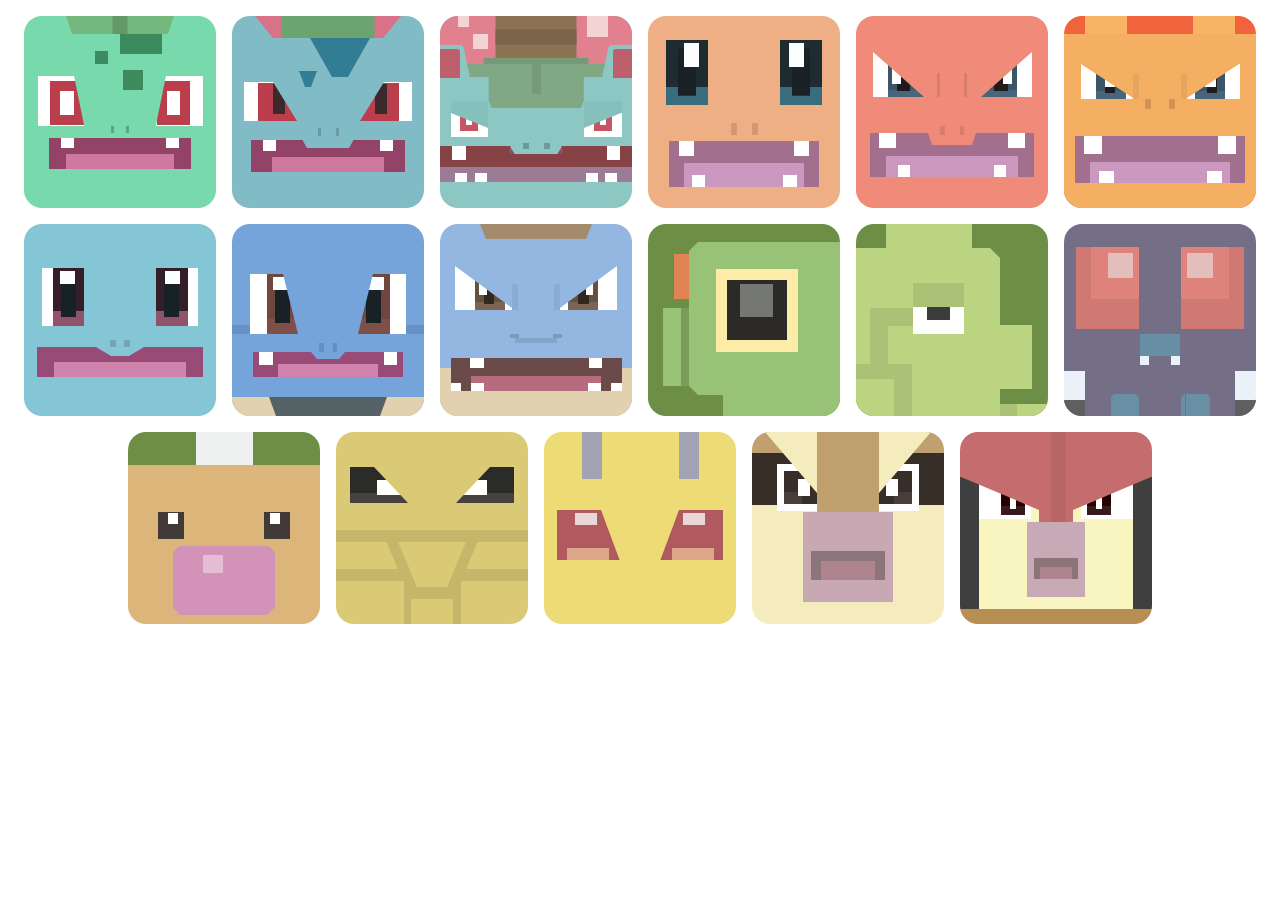
==== commit 724c3f21: "202307051447" ====
--- a/index.html
+++ b/index.html
@@ -248,12 +248,24 @@
 
 		<div class="fr" no="013">
 			<div></div>
-			<div>
-				<div></div>
-			</div>
+			<div></div>
 		</div>
 
 		<div class="fr" no="014">
+			<div></div>
+			<div></div>
+		</div>
+
+		<div class="fr" no="015">
+			<div></div>
+		</div>
+
+		<div class="fr" no="016">
+			<div></div>
+			<div></div>
+		</div>
+
+		<div class="fr" no="017">
 			<div></div>
 			<div></div>
 			<div></div>
--- a/css/index.css
+++ b/css/index.css
@@ -1 +1 @@
-@import"./fontawesome/css/all.min.css";:root{--safe-top: env(safe-area-inset-top);--safe-left: env(safe-area-inset-left);--safe-bottom: env(safe-area-inset-bottom);--safe-right: env(safe-area-inset-right);--width-max: 1024px;--bgcolor: #fff}*{margin:0;padding:0;font-size:1em;font-family:"Noto Sans TC",sans-serif;letter-spacing:0;border:none;outline:none;background-color:rgba(0,0,0,0);color:#000;word-wrap:break-word;text-decoration:none;list-style:none;box-sizing:border-box;-ms-overflow-style:none;scrollbar-width:none;touch-action:manipulation;-webkit-touch-callout:inherit;-webkit-user-select:inherit;-khtml-user-select:inherit;-moz-user-select:inherit;-ms-user-select:inherit;user-select:inherit}*::-webkit-scrollbar{display:none}* [user-select=false],* [user-select="0"]{-webkit-touch-callout:none;-webkit-user-select:none;-khtml-user-select:none;-moz-user-select:none;-ms-user-select:none;user-select:none}* [user-select=true],* [user-select="1"]{-webkit-touch-callout:initial;-webkit-user-select:initial;-khtml-user-select:initial;-moz-user-select:initial;-ms-user-select:initial;user-select:initial}img{object-fit:cover}img[data-src]{content:url("[data-uri]");background:linear-gradient(to right, #EEF0F3, #E0E2E8, #EEF0F3)}a[href]:not([href=""]),button{cursor:pointer}textarea{resize:none}html{position:fixed;display:block;width:100%;height:100%;overflow:hidden}body{position:relative;display:block;width:100%;height:100%;background-color:var(--bgcolor);overflow:hidden scroll}body section#body{display:flex;flex-flow:row wrap;justify-content:center;gap:1rem;margin:0 auto;padding:1rem 0;width:100%}body section#body div.fr{--width-fr: 8rem;position:relative;flex-shrink:0;width:var(--width-fr);height:var(--width-fr);background-color:#000;border-radius:calc(.09375*var(--width-fr));overflow:hidden}@media screen and (min-width: 1024px){body section#body div.fr{--width-fr: 12rem}}body section#body div.fr.no001{background-color:#78d9ad}body section#body div.fr.no001>div:nth-child(1){position:relative;margin:0 auto;width:calc(.5625*var(--width-fr));border-top:calc(.09375*var(--width-fr)) solid #75b87e;border-left:calc(.03125*var(--width-fr)) solid rgba(0,0,0,0);border-right:calc(.03125*var(--width-fr)) solid rgba(0,0,0,0)}body section#body div.fr.no001>div:nth-child(1)::before{content:"";position:absolute;z-index:1;top:calc(-0.09375*var(--width-fr));left:50%;bottom:0;transform:translateX(-50%);width:calc(.078125*var(--width-fr));height:calc(.09375*var(--width-fr));background-color:#639868}body section#body div.fr.no001>div:nth-child(2){position:relative;margin-left:50%;width:calc(.21875*var(--width-fr));height:calc(.1015625*var(--width-fr));background-color:#3c8a5d}body section#body div.fr.no001>div:nth-child(2)::before{content:"";position:absolute;top:calc(.0859375*var(--width-fr));left:calc(-0.1328125*var(--width-fr));width:calc(.0703125*var(--width-fr));height:calc(.0703125*var(--width-fr));background-color:#3c8a5d}body section#body div.fr.no001>div:nth-child(2):after{content:"";position:absolute;top:calc(.1875*var(--width-fr));left:calc(.015625*var(--width-fr));width:calc(.1015625*var(--width-fr));height:calc(.1015625*var(--width-fr));background-color:#3c8a5d}body section#body div.fr.no001>div:nth-child(3){position:relative;margin:calc(.1171875*var(--width-fr)) auto 0;width:calc(100% - .140625*var(--width-fr));height:calc(.2578125*var(--width-fr))}body section#body div.fr.no001>div:nth-child(3) div:nth-child(1){position:absolute;left:0;width:calc(.2421875*var(--width-fr));height:100%;background-color:#fff}body section#body div.fr.no001>div:nth-child(3) div:nth-child(1)::before{content:"";position:absolute;right:calc(.0546875*var(--width-fr));bottom:calc(.0546875*var(--width-fr));width:calc(.0703125*var(--width-fr));height:calc(.125*var(--width-fr));outline:calc(.0546875*var(--width-fr)) solid #ba3e4c}body section#body div.fr.no001>div:nth-child(3) div:nth-child(1)::after{content:"";position:absolute;right:0;border-left:calc(.0546875*var(--width-fr)) solid rgba(0,0,0,0);border-top:calc(.2578125*var(--width-fr)) solid #78d9ad}body section#body div.fr.no001>div:nth-child(3) div:nth-child(2){position:absolute;right:0;width:calc(.2421875*var(--width-fr));height:100%;background-color:#fff}body section#body div.fr.no001>div:nth-child(3) div:nth-child(2)::before{content:"";position:absolute;left:calc(.0546875*var(--width-fr));bottom:calc(.0546875*var(--width-fr));width:calc(.0703125*var(--width-fr));height:calc(.125*var(--width-fr));outline:calc(.0546875*var(--width-fr)) solid #ba3e4c}body section#body div.fr.no001>div:nth-child(3) div:nth-child(2)::after{content:"";position:absolute;left:0;border-right:calc(.0546875*var(--width-fr)) solid rgba(0,0,0,0);border-top:calc(.2578125*var(--width-fr)) solid #78d9ad}body section#body div.fr.no001>div:nth-child(4){position:relative;margin:0 auto;width:calc(.09375*var(--width-fr));height:calc(.0390625*var(--width-fr))}body section#body div.fr.no001>div:nth-child(4)::before{left:0}body section#body div.fr.no001>div:nth-child(4)::after{right:0}body section#body div.fr.no001>div:nth-child(4)::before,body section#body div.fr.no001>div:nth-child(4)::after{content:"";position:absolute;top:0;bottom:0;width:calc(.015625*var(--width-fr));height:100%;background-color:#5aa684}body section#body div.fr.no001>div:nth-child(5){margin:calc(.0234375*var(--width-fr)) auto 0;width:calc(.7421875*var(--width-fr));height:calc(.1640625*var(--width-fr));background-color:#944368}body section#body div.fr.no001>div:nth-child(5) div:nth-child(1){position:relative;margin:0 auto;width:calc(100% - .125*var(--width-fr));height:calc(.0546875*var(--width-fr))}body section#body div.fr.no001>div:nth-child(5) div:nth-child(1)::before{left:0}body section#body div.fr.no001>div:nth-child(5) div:nth-child(1)::after{right:0}body section#body div.fr.no001>div:nth-child(5) div:nth-child(1)::before,body section#body div.fr.no001>div:nth-child(5) div:nth-child(1)::after{content:"";position:absolute;top:0;bottom:0;width:calc(.0703125*var(--width-fr));height:100%;background-color:#fff}body section#body div.fr.no001>div:nth-child(5) div:nth-child(2){margin:calc(.03125*var(--width-fr)) auto 0;width:calc(.5625*var(--width-fr));height:calc(.078125*var(--width-fr));background-color:#ce779f}body section#body div.fr.no002{background-color:#81bbc6}body section#body div.fr.no002>div:nth-child(1){position:relative;margin:0 auto;width:calc(.7578125*var(--width-fr));border-top:calc(.1171875*var(--width-fr)) solid #d87289;border-left:calc(.09375*var(--width-fr)) solid rgba(0,0,0,0);border-right:calc(.09375*var(--width-fr)) solid rgba(0,0,0,0)}body section#body div.fr.no002>div:nth-child(1)::before{content:"";position:absolute;z-index:1;top:calc(-0.1171875*var(--width-fr));left:50%;bottom:0;transform:translateX(-50%);width:calc(.484375*var(--width-fr));height:calc(.1171875*var(--width-fr));background-color:#6ba470}body section#body div.fr.no002>div:nth-child(2){position:relative;margin-left:calc(.40625*var(--width-fr));width:calc(.3125*var(--width-fr));border-top:calc(.203125*var(--width-fr)) solid #317d94;border-left:calc(.1171875*var(--width-fr)) solid rgba(0,0,0,0);border-right:calc(.1171875*var(--width-fr)) solid rgba(0,0,0,0)}body section#body div.fr.no002>div:nth-child(2)::before{content:"";position:absolute;top:calc(-0.03125*var(--width-fr));left:calc(-0.0859375*var(--width-fr)*2);width:calc(.03125*var(--width-fr));border-top:calc(.0859375*var(--width-fr)) solid #317d94;border-left:calc(.03125*var(--width-fr)) solid rgba(0,0,0,0);border-right:calc(.03125*var(--width-fr)) solid rgba(0,0,0,0)}body section#body div.fr.no002>div:nth-child(3){position:relative;margin:calc(.0234375*var(--width-fr)) auto 0;width:calc(100% - .0625*var(--width-fr)*2);height:calc(.203125*var(--width-fr))}body section#body div.fr.no002>div:nth-child(3) div:nth-child(1){position:absolute;left:0;width:calc(.2734375*var(--width-fr));height:100%;background-color:#fff}body section#body div.fr.no002>div:nth-child(3) div:nth-child(1)::before{content:"";position:absolute;right:0;bottom:0;width:calc(.0625*var(--width-fr));height:calc(100% - .046875*var(--width-fr));background-color:#3c292b;border-top:calc(.0078125*var(--width-fr)) solid #ba3e4c;border-left:calc(.078125*var(--width-fr)) solid #ba3e4c;border-bottom:calc(.0390625*var(--width-fr)) solid #ba3e4c;border-right:calc(.0625*var(--width-fr)) solid #ba3e4c}body section#body div.fr.no002>div:nth-child(3) div:nth-child(1)::after{content:"";position:absolute;top:0;right:0;border-left:calc(.125*var(--width-fr)) solid rgba(0,0,0,0);border-top:calc(.203125*var(--width-fr)) solid #81bbc6}body section#body div.fr.no002>div:nth-child(3) div:nth-child(2){position:absolute;right:0;width:calc(.2734375*var(--width-fr));height:100%;background-color:#fff}body section#body div.fr.no002>div:nth-child(3) div:nth-child(2)::before{content:"";position:absolute;left:0;bottom:0;width:calc(.0625*var(--width-fr));height:calc(100% - .046875*var(--width-fr));background-color:#3c292b;border-top:calc(.0078125*var(--width-fr)) solid #ba3e4c;border-left:calc(.078125*var(--width-fr)) solid #ba3e4c;border-bottom:calc(.0390625*var(--width-fr)) solid #ba3e4c;border-right:calc(.0625*var(--width-fr)) solid #ba3e4c}body section#body div.fr.no002>div:nth-child(3) div:nth-child(2)::after{content:"";position:absolute;top:0;left:0;border-right:calc(.125*var(--width-fr)) solid rgba(0,0,0,0);border-top:calc(.203125*var(--width-fr)) solid #81bbc6}body section#body div.fr.no002>div:nth-child(4){position:relative;margin:calc(.0390625*var(--width-fr)) auto 0;width:calc(.109375*var(--width-fr));height:calc(.0390625*var(--width-fr))}body section#body div.fr.no002>div:nth-child(4)::before{left:0}body section#body div.fr.no002>div:nth-child(4)::after{right:0}body section#body div.fr.no002>div:nth-child(4)::before,body section#body div.fr.no002>div:nth-child(4)::after{content:"";position:absolute;top:0;bottom:0;width:calc(.015625*var(--width-fr));height:100%;background-color:#6b9aa5}body section#body div.fr.no002>div:nth-child(5){position:relative;margin:calc(.0234375*var(--width-fr)) auto 0;width:calc(.8046875*var(--width-fr));height:calc(.1640625*var(--width-fr));background-color:#944368}body section#body div.fr.no002>div:nth-child(5) div:nth-child(1){content:"";position:absolute;top:0;left:0;right:0;margin:0 auto;width:calc(.2578125*var(--width-fr));height:calc(.0390625*var(--width-fr));background-color:#81bbc6}body section#body div.fr.no002>div:nth-child(5) div:nth-child(1)::before{left:0;border-right:calc(.0234375*var(--width-fr)) solid rgba(0,0,0,0)}body section#body div.fr.no002>div:nth-child(5) div:nth-child(1)::after{right:0;border-left:calc(.0234375*var(--width-fr)) solid rgba(0,0,0,0)}body section#body div.fr.no002>div:nth-child(5) div:nth-child(1)::before,body section#body div.fr.no002>div:nth-child(5) div:nth-child(1)::after{content:"";position:absolute;top:0;bottom:0;border-bottom:calc(.0390625*var(--width-fr)) solid #944368}body section#body div.fr.no002>div:nth-child(5) div:nth-child(2){position:relative;margin:0 auto;width:calc(100% - .125*var(--width-fr));height:calc(.0546875*var(--width-fr))}body section#body div.fr.no002>div:nth-child(5) div:nth-child(2)::before{left:0}body section#body div.fr.no002>div:nth-child(5) div:nth-child(2)::after{right:0}body section#body div.fr.no002>div:nth-child(5) div:nth-child(2)::before,body section#body div.fr.no002>div:nth-child(5) div:nth-child(2)::after{content:"";position:absolute;top:0;bottom:0;width:calc(.0703125*var(--width-fr));height:100%;background-color:#fff}body section#body div.fr.no002>div:nth-child(5) div:nth-child(3){margin:calc(.03125*var(--width-fr)) auto 0;width:calc(.5859375*var(--width-fr));height:calc(.078125*var(--width-fr));background-color:#ce779f}body section#body div.fr.no003{background-color:#8cc7c3}body section#body div.fr.no003>div:nth-child(1){position:relative;margin:0 auto;width:100%;height:calc(.1484375*var(--width-fr));background-color:#e1808e}body section#body div.fr.no003>div:nth-child(1)::before{content:"";position:absolute;bottom:calc(-0.015625*var(--width-fr));left:50%;transform:translateX(-50%);width:calc(.75*var(--width-fr));border-top:calc(.0234375*var(--width-fr)) solid #e1808e;border-left:calc(.015625*var(--width-fr)) solid rgba(0,0,0,0);border-right:calc(.015625*var(--width-fr)) solid rgba(0,0,0,0)}body section#body div.fr.no003>div:nth-child(1)::after{content:"";position:absolute;bottom:calc(-0.1015625*var(--width-fr));left:50%;transform:translateX(-50%);width:calc(.71875*var(--width-fr));border-top:calc(.0859375*var(--width-fr)) solid #e1808e;border-left:calc(.015625*var(--width-fr)) solid rgba(0,0,0,0);border-right:calc(.015625*var(--width-fr)) solid rgba(0,0,0,0)}body section#body div.fr.no003>div:nth-child(2){position:absolute;top:0;left:calc(.09375*var(--width-fr));width:calc(.0546875*var(--width-fr));height:calc(.0546875*var(--width-fr));background-color:#f4d3d3}body section#body div.fr.no003>div:nth-child(2)::before{content:"";position:absolute;top:0;left:calc(.671875*var(--width-fr));width:calc(.109375*var(--width-fr));height:calc(.109375*var(--width-fr));background-color:#f4d3d3}body section#body div.fr.no003>div:nth-child(2)::after{content:"";position:absolute;top:calc(.09375*var(--width-fr));left:calc(.078125*var(--width-fr));width:calc(.078125*var(--width-fr));height:calc(.078125*var(--width-fr));background-color:#f4d3d3}body section#body div.fr.no003>div:nth-child(3){position:absolute;top:0;left:50%;transform:translateX(-50%);width:calc(.421875*var(--width-fr));height:calc(.21875*var(--width-fr));background-color:#8c7152}body section#body div.fr.no003>div:nth-child(3)::before{content:"";position:absolute;top:50%;left:0;transform:translateY(-50%);width:100%;height:calc(.078125*var(--width-fr));background-color:#7b634a}body section#body div.fr.no003>div:nth-child(4){position:absolute;z-index:1;top:calc(.21875*var(--width-fr));left:50%;transform:translateX(-50%);width:calc(.546875*var(--width-fr));height:calc(.03125*var(--width-fr));background-color:#759a78}body section#body div.fr.no003>div:nth-child(4)::before{content:"";position:absolute;top:calc(.03125*var(--width-fr));left:50%;transform:translateX(-50%);width:calc(.046875*var(--width-fr));height:calc(.15625*var(--width-fr));background-color:#759a78}body section#body div.fr.no003>div:nth-child(5){position:relative;margin-top:calc(.0234375*var(--width-fr));width:100%;height:calc(.1484375*var(--width-fr))}body section#body div.fr.no003>div:nth-child(5)::before{content:"";position:absolute;top:0;left:0;width:calc(.1015625*var(--width-fr));height:calc(100% - .015625*var(--width-fr));background-color:#bd5f6d;border-top:calc(.015625*var(--width-fr)) solid #bd5f6d;border-top-right-radius:calc(.015625*var(--width-fr))}body section#body div.fr.no003>div:nth-child(5)::after{content:"";position:absolute;top:0;right:0;width:calc(.1015625*var(--width-fr));height:calc(100% - .015625*var(--width-fr));background-color:#bd5f6d;border-top:calc(.015625*var(--width-fr)) solid #bd5f6d;border-top-left-radius:calc(.015625*var(--width-fr))}body section#body div.fr.no003>div:nth-child(6){position:relative;margin:calc(-0.0703125*var(--width-fr)) auto;width:calc(.71875*var(--width-fr));border-top:calc(.0703125*var(--width-fr)) solid #81a884;border-left:calc(.015625*var(--width-fr)) solid rgba(0,0,0,0);border-right:calc(.015625*var(--width-fr)) solid rgba(0,0,0,0)}body section#body div.fr.no003>div:nth-child(6)::before{content:"";position:absolute;top:0;left:50%;transform:translateX(-50%);width:calc(.4921875*var(--width-fr));height:calc(.125*var(--width-fr));background-color:#81a884}body section#body div.fr.no003>div:nth-child(6)::after{content:"";position:absolute;top:calc(.125*var(--width-fr));left:50%;transform:translateX(-50%);width:calc(.4609375*var(--width-fr));border-top:calc(.0390625*var(--width-fr)) solid #81a884;border-left:calc(.015625*var(--width-fr)) solid rgba(0,0,0,0);border-right:calc(.015625*var(--width-fr)) solid rgba(0,0,0,0)}body section#body div.fr.no003>div:nth-child(7){position:relative;margin:calc(.1953125*var(--width-fr)) auto 0;width:calc(.890625*var(--width-fr));height:calc(.1875*var(--width-fr))}body section#body div.fr.no003>div:nth-child(7)>div{position:absolute;z-index:0;top:0;width:calc(.1953125*var(--width-fr));height:100%;background-color:#fff}body section#body div.fr.no003>div:nth-child(7)>div::before{content:"";position:absolute;z-index:1;top:0;left:0;width:100%;height:calc(.0625*var(--width-fr));background-color:#86c0bd}body section#body div.fr.no003>div:nth-child(7)>div::after{content:"";position:absolute;z-index:1;top:calc(.0625*var(--width-fr));left:0;width:0;height:calc(.0625*var(--width-fr));border-top:calc(.078125*var(--width-fr)) solid #86c0bd}body section#body div.fr.no003>div:nth-child(7)>div:nth-child(1){left:0}body section#body div.fr.no003>div:nth-child(7)>div:nth-child(1)::after{border-left:calc(.1953125*var(--width-fr)) solid rgba(0,0,0,0)}body section#body div.fr.no003>div:nth-child(7)>div:nth-child(2){right:0}body section#body div.fr.no003>div:nth-child(7)>div:nth-child(2)::after{border-right:calc(.1953125*var(--width-fr)) solid rgba(0,0,0,0)}body section#body div.fr.no003>div:nth-child(7)>div div{position:absolute;top:0;left:50%;transform:translateX(-50%);width:calc(.09375*var(--width-fr));height:calc(.15625*var(--width-fr));border-left:calc(.03125*var(--width-fr)) solid #c65563;border-right:calc(.03125*var(--width-fr)) solid #c65563;border-bottom:calc(.03125*var(--width-fr)) solid #c65563}body section#body div.fr.no003>div:nth-child(8){position:relative;z-index:1;margin:calc(.03125*var(--width-fr)) auto 0;width:calc(.140625*var(--width-fr));height:calc(.03125*var(--width-fr))}body section#body div.fr.no003>div:nth-child(8)::before{left:0}body section#body div.fr.no003>div:nth-child(8)::after{right:0}body section#body div.fr.no003>div:nth-child(8)::before,body section#body div.fr.no003>div:nth-child(8)::after{content:"";position:absolute;top:0;bottom:0;width:calc(.03125*var(--width-fr));height:100%;background-color:#6b9a99}body section#body div.fr.no003>div:nth-child(9){position:relative;margin:calc(-0.015625*var(--width-fr)) auto 0;width:100%;height:calc(.171875*var(--width-fr));background-color:#864244}body section#body div.fr.no003>div:nth-child(9)>div:nth-child(1){content:"";position:absolute;top:0;left:50%;transform:translateX(-50%);width:calc(.265625*var(--width-fr));height:calc(.0390625*var(--width-fr));background-color:#8cc7c3}body section#body div.fr.no003>div:nth-child(9)>div:nth-child(1)::before{left:0;border-right:calc(.0234375*var(--width-fr)) solid rgba(0,0,0,0)}body section#body div.fr.no003>div:nth-child(9)>div:nth-child(1)::after{right:0;border-left:calc(.0234375*var(--width-fr)) solid rgba(0,0,0,0)}body section#body div.fr.no003>div:nth-child(9)>div:nth-child(1)::before,body section#body div.fr.no003>div:nth-child(9)>div:nth-child(1)::after{content:"";position:absolute;top:0;bottom:0;border-bottom:calc(.0390625*var(--width-fr)) solid #944368}body section#body div.fr.no003>div:nth-child(9)>div:nth-child(2){position:relative;margin:0 auto;width:calc(100% - .125*var(--width-fr));height:calc(.0703125*var(--width-fr))}body section#body div.fr.no003>div:nth-child(9)>div:nth-child(2)::before{left:0}body section#body div.fr.no003>div:nth-child(9)>div:nth-child(2)::after{right:0}body section#body div.fr.no003>div:nth-child(9)>div:nth-child(2)::before,body section#body div.fr.no003>div:nth-child(9)>div:nth-child(2)::after{content:"";position:absolute;top:0;bottom:0;width:calc(.0703125*var(--width-fr));height:100%;background-color:#fff}body section#body div.fr.no003>div:nth-child(9)>div:nth-child(3){position:absolute;margin:calc(.0390625*var(--width-fr)) auto 0;width:100%;height:calc(.078125*var(--width-fr));background-color:#9c7b94}body section#body div.fr.no003>div:nth-child(9)>div:nth-child(3) div{position:absolute;bottom:0;width:calc(.1640625*var(--width-fr));height:calc(.046875*var(--width-fr))}body section#body div.fr.no003>div:nth-child(9)>div:nth-child(3) div:nth-child(1){left:calc(.078125*var(--width-fr))}body section#body div.fr.no003>div:nth-child(9)>div:nth-child(3) div:nth-child(2){right:calc(.078125*var(--width-fr))}body section#body div.fr.no003>div:nth-child(9)>div:nth-child(3) div::before{left:0}body section#body div.fr.no003>div:nth-child(9)>div:nth-child(3) div::after{right:0}body section#body div.fr.no003>div:nth-child(9)>div:nth-child(3) div::before,body section#body div.fr.no003>div:nth-child(9)>div:nth-child(3) div::after{content:"";position:absolute;top:0;bottom:0;width:calc(.0625*var(--width-fr));height:calc(.046875*var(--width-fr));background-color:#fff}body section#body div.fr.no004{background-color:#efaf84}body section#body div.fr.no004>div:nth-child(1){position:relative;margin:calc(.125*var(--width-fr)) auto 0;width:calc(.8125*var(--width-fr));height:calc(.3359375*var(--width-fr))}body section#body div.fr.no004>div:nth-child(1)>div{position:absolute;top:0;width:calc(.21875*var(--width-fr));height:100%;background-color:#1e2c31}body section#body div.fr.no004>div:nth-child(1)>div:nth-child(1){left:0}body section#body div.fr.no004>div:nth-child(1)>div:nth-child(1) div{right:calc(.046875*var(--width-fr))}body section#body div.fr.no004>div:nth-child(1)>div:nth-child(2){right:0}body section#body div.fr.no004>div:nth-child(1)>div:nth-child(2) div{left:calc(.046875*var(--width-fr))}body section#body div.fr.no004>div:nth-child(1)>div::before{content:"";position:absolute;left:0;bottom:0;right:0;width:100%;height:calc(.09375*var(--width-fr));background-color:#396d7e}body section#body div.fr.no004>div:nth-child(1)>div::after{content:"";position:absolute;top:50%;left:50%;transform:translate(-50%, -50%);width:calc(100% - .125*var(--width-fr));height:calc(100% - .09375*var(--width-fr));background-color:#182226}body section#body div.fr.no004>div:nth-child(1)>div div{position:absolute;z-index:1;top:calc(.015625*var(--width-fr));width:calc(.078125*var(--width-fr));height:calc(.125*var(--width-fr));background-color:#fcfdff}body section#body div.fr.no004>div:nth-child(2){position:relative;margin:calc(.09375*var(--width-fr)) auto 0;width:calc(.140625*var(--width-fr));height:calc(.0625*var(--width-fr))}body section#body div.fr.no004>div:nth-child(2)::before{left:0}body section#body div.fr.no004>div:nth-child(2)::after{right:0}body section#body div.fr.no004>div:nth-child(2)::before,body section#body div.fr.no004>div:nth-child(2)::after{content:"";position:absolute;top:0;bottom:0;width:calc(.03125*var(--width-fr));height:100%;background-color:#d39873}body section#body div.fr.no004>div:nth-child(3){position:relative;margin:calc(.03125*var(--width-fr)) auto 0;width:calc(.78125*var(--width-fr));height:calc(.2421875*var(--width-fr));background-color:#a26f8e}body section#body div.fr.no004>div:nth-child(3)::before{content:"";position:absolute;left:0;bottom:0;right:0;margin:0 auto;width:calc(.625*var(--width-fr));height:calc(.125*var(--width-fr));background-color:#cb98c0}body section#body div.fr.no004>div:nth-child(3)>div:nth-child(1){position:relative;margin:0 auto;width:calc(.6796875*var(--width-fr));height:calc(.078125*var(--width-fr))}body section#body div.fr.no004>div:nth-child(3)>div:nth-child(1)::before{left:0}body section#body div.fr.no004>div:nth-child(3)>div:nth-child(1)::after{right:0}body section#body div.fr.no004>div:nth-child(3)>div:nth-child(1)::before,body section#body div.fr.no004>div:nth-child(3)>div:nth-child(1)::after{content:"";position:absolute;top:0;bottom:0;width:calc(.078125*var(--width-fr));height:100%;background-color:#fff}body section#body div.fr.no004>div:nth-child(3)>div:nth-child(2){position:absolute;left:0;bottom:0;right:0;margin:0 auto;width:calc(.546875*var(--width-fr));height:calc(.0625*var(--width-fr))}body section#body div.fr.no004>div:nth-child(3)>div:nth-child(2)::before{left:0}body section#body div.fr.no004>div:nth-child(3)>div:nth-child(2)::after{right:0}body section#body div.fr.no004>div:nth-child(3)>div:nth-child(2)::before,body section#body div.fr.no004>div:nth-child(3)>div:nth-child(2)::after{content:"";position:absolute;top:0;bottom:0;width:calc(.0703125*var(--width-fr));height:100%;background-color:#fff}body section#body div.fr.no005{background-color:#ef8b78}body section#body div.fr.no005>div:nth-child(1){position:relative;margin:calc(.1875*var(--width-fr)) auto 0;width:calc(.828125*var(--width-fr));height:calc(.234375*var(--width-fr))}body section#body div.fr.no005>div:nth-child(1)>div{position:absolute;top:0;bottom:0;width:calc(.265625*var(--width-fr));height:100%;background-color:#fff}body section#body div.fr.no005>div:nth-child(1)>div:nth-child(1){left:0}body section#body div.fr.no005>div:nth-child(1)>div:nth-child(1)::before{border-left:calc(.265625*var(--width-fr)) solid rgba(0,0,0,0)}body section#body div.fr.no005>div:nth-child(1)>div:nth-child(1)::after{left:calc(.1015625*var(--width-fr))}body section#body div.fr.no005>div:nth-child(1)>div:nth-child(1)>div{right:0}body section#body div.fr.no005>div:nth-child(1)>div:nth-child(1)>div::after{left:calc(.046875*var(--width-fr))}body section#body div.fr.no005>div:nth-child(1)>div:nth-child(2){right:0}body section#body div.fr.no005>div:nth-child(1)>div:nth-child(2)::before{border-right:calc(.265625*var(--width-fr)) solid rgba(0,0,0,0)}body section#body div.fr.no005>div:nth-child(1)>div:nth-child(2)::after{right:calc(.1015625*var(--width-fr))}body section#body div.fr.no005>div:nth-child(1)>div:nth-child(2)>div{left:0}body section#body div.fr.no005>div:nth-child(1)>div:nth-child(2)>div::after{right:calc(.046875*var(--width-fr))}body section#body div.fr.no005>div:nth-child(1)>div::before{content:"";position:absolute;z-index:1;top:0;left:0;border-top:calc(.234375*var(--width-fr)) solid #ef8b78}body section#body div.fr.no005>div:nth-child(1)>div::after{content:"";position:absolute;width:calc(.046875*var(--width-fr));height:calc(100% - .0703125*var(--width-fr));background-color:#fff}body section#body div.fr.no005>div:nth-child(1)>div>div{position:absolute;z-index:0;width:calc(.1875*var(--width-fr));height:100%;background-color:#3c5668}body section#body div.fr.no005>div:nth-child(1)>div>div::before{content:"";position:absolute;left:0;bottom:0;right:0;width:100%;height:calc(.0390625*var(--width-fr));background-color:#47657b}body section#body div.fr.no005>div:nth-child(1)>div>div::after{content:"";position:absolute;bottom:calc(.03125*var(--width-fr));width:calc(.0703125*var(--width-fr));height:calc(100% - .03125*var(--width-fr));background-color:#231a1e}body section#body div.fr.no005>div:nth-child(2){position:relative;margin:calc(-0.125*var(--width-fr)) auto 0;width:calc(.15625*var(--width-fr));height:calc(.125*var(--width-fr))}body section#body div.fr.no005>div:nth-child(2)::before{left:0}body section#body div.fr.no005>div:nth-child(2)::after{right:0}body section#body div.fr.no005>div:nth-child(2)::before,body section#body div.fr.no005>div:nth-child(2)::after{content:"";position:absolute;width:calc(.015625*var(--width-fr));height:100%;background-color:#d67d6b}body section#body div.fr.no005>div:nth-child(3){position:relative;z-index:1;margin:calc(.1484375*var(--width-fr)) auto 0;width:calc(.125*var(--width-fr));height:calc(.046875*var(--width-fr))}body section#body div.fr.no005>div:nth-child(3)::before{left:0}body section#body div.fr.no005>div:nth-child(3)::after{right:0}body section#body div.fr.no005>div:nth-child(3)::before,body section#body div.fr.no005>div:nth-child(3)::after{content:"";position:absolute;width:calc(.0234375*var(--width-fr));height:100%;background-color:#d67d6b}body section#body div.fr.no005>div:nth-child(4){position:relative;z-index:0;margin:calc(-0.0078125*var(--width-fr)) auto 0;width:calc(.8515625*var(--width-fr));height:calc(.2265625*var(--width-fr));background-color:#a26f8e}body section#body div.fr.no005>div:nth-child(4)::before{content:"";position:absolute;top:0;left:0;right:0;margin:0 auto;width:calc(.2109375*var(--width-fr));border-top:calc(.0625*var(--width-fr)) solid #ef8b78;border-left:calc(.0234375*var(--width-fr)) solid rgba(0,0,0,0);border-right:calc(.0234375*var(--width-fr)) solid rgba(0,0,0,0)}body section#body div.fr.no005>div:nth-child(4)::after{content:"";position:absolute;left:0;bottom:0;right:0;margin:0 auto;width:calc(.6875*var(--width-fr));height:calc(.109375*var(--width-fr));background-color:#cb98c0}body section#body div.fr.no005>div:nth-child(4)>div:nth-child(1){position:absolute;top:0;left:0;right:0;margin:0 auto;width:calc(.7578125*var(--width-fr));height:calc(.078125*var(--width-fr))}body section#body div.fr.no005>div:nth-child(4)>div:nth-child(1)::before{left:0}body section#body div.fr.no005>div:nth-child(4)>div:nth-child(1)::after{right:0}body section#body div.fr.no005>div:nth-child(4)>div:nth-child(1)::before,body section#body div.fr.no005>div:nth-child(4)>div:nth-child(1)::after{content:"";position:absolute;top:0;bottom:0;width:calc(.0859375*var(--width-fr));height:100%;background-color:#fff}body section#body div.fr.no005>div:nth-child(4)>div:nth-child(2){position:absolute;z-index:1;left:0;bottom:0;right:0;margin:0 auto;width:calc(.5625*var(--width-fr));height:calc(.0625*var(--width-fr))}body section#body div.fr.no005>div:nth-child(4)>div:nth-child(2)::before{left:0}body section#body div.fr.no005>div:nth-child(4)>div:nth-child(2)::after{right:0}body section#body div.fr.no005>div:nth-child(4)>div:nth-child(2)::before,body section#body div.fr.no005>div:nth-child(4)>div:nth-child(2)::after{content:"";position:absolute;top:0;bottom:0;width:calc(.0625*var(--width-fr));height:100%;background-color:#fff}body section#body div.fr.no006{background-color:#f1633c}body section#body div.fr.no006::before{content:"";position:absolute;top:calc(.09375*var(--width-fr));left:0;bottom:0;right:0;width:100%;background-color:#f4af63}body section#body div.fr.no006>div:nth-child(1){position:relative;margin:0 auto;width:calc(.78125*var(--width-fr));height:calc(.09375*var(--width-fr))}body section#body div.fr.no006>div:nth-child(1)::before{left:0}body section#body div.fr.no006>div:nth-child(1)::after{right:0}body section#body div.fr.no006>div:nth-child(1)::before,body section#body div.fr.no006>div:nth-child(1)::after{content:"";position:absolute;top:0;bottom:0;width:calc(.21875*var(--width-fr));height:100%;background-color:#f9b365}body section#body div.fr.no006>div:nth-child(2){position:relative;margin:calc(.15625*var(--width-fr)) auto 0;width:calc(.828125*var(--width-fr));height:calc(.1796875*var(--width-fr))}body section#body div.fr.no006>div:nth-child(2)::before{left:calc(.2734375*var(--width-fr))}body section#body div.fr.no006>div:nth-child(2)::after{right:calc(.2734375*var(--width-fr))}body section#body div.fr.no006>div:nth-child(2)::before,body section#body div.fr.no006>div:nth-child(2)::after{content:"";position:absolute;z-index:2;bottom:0;width:calc(.03125*var(--width-fr));height:calc(.1328125*var(--width-fr));background-color:#e7a660}body section#body div.fr.no006>div:nth-child(2)>div{position:absolute;top:0;bottom:0;width:calc(.2734375*var(--width-fr));height:100%;background-color:#fff}body section#body div.fr.no006>div:nth-child(2)>div:nth-child(1){left:0}body section#body div.fr.no006>div:nth-child(2)>div:nth-child(1)::before{border-left:calc(.2734375*var(--width-fr)) solid rgba(0,0,0,0)}body section#body div.fr.no006>div:nth-child(2)>div:nth-child(1)::after{left:calc(.125*var(--width-fr))}body section#body div.fr.no006>div:nth-child(2)>div:nth-child(1)>div{right:calc(.0390625*var(--width-fr))}body section#body div.fr.no006>div:nth-child(2)>div:nth-child(1)>div::after{left:calc(.046875*var(--width-fr))}body section#body div.fr.no006>div:nth-child(2)>div:nth-child(2){right:0}body section#body div.fr.no006>div:nth-child(2)>div:nth-child(2)::before{border-right:calc(.2734375*var(--width-fr)) solid rgba(0,0,0,0)}body section#body div.fr.no006>div:nth-child(2)>div:nth-child(2)::after{right:calc(.125*var(--width-fr))}body section#body div.fr.no006>div:nth-child(2)>div:nth-child(2)>div{left:calc(.0390625*var(--width-fr))}body section#body div.fr.no006>div:nth-child(2)>div:nth-child(2)>div::after{right:calc(.0390625*var(--width-fr))}body section#body div.fr.no006>div:nth-child(2)>div::before{content:"";position:absolute;z-index:1;top:0;left:0;border-top:calc(.1796875*var(--width-fr)) solid #f4af63}body section#body div.fr.no006>div:nth-child(2)>div::after{content:"";position:absolute;width:calc(.0546875*var(--width-fr));height:calc(100% - .0625*var(--width-fr));background-color:#fff}body section#body div.fr.no006>div:nth-child(2)>div>div{position:absolute;z-index:0;width:calc(.15625*var(--width-fr));height:100%;background-color:#3c5668}body section#body div.fr.no006>div:nth-child(2)>div>div::before{content:"";position:absolute;left:0;bottom:0;right:0;width:100%;height:calc(.0390625*var(--width-fr));background-color:#47657b}body section#body div.fr.no006>div:nth-child(2)>div>div::after{content:"";position:absolute;bottom:calc(.03125*var(--width-fr));width:calc(.0546875*var(--width-fr));height:calc(100% - .03125*var(--width-fr));background-color:#231a1e}body section#body div.fr.no006>div:nth-child(3){position:relative;z-index:1;margin:0 auto;width:calc(.15625*var(--width-fr));height:calc(.0546875*var(--width-fr))}body section#body div.fr.no006>div:nth-child(3)::before{left:0}body section#body div.fr.no006>div:nth-child(3)::after{right:0}body section#body div.fr.no006>div:nth-child(3)::before,body section#body div.fr.no006>div:nth-child(3)::after{content:"";position:absolute;width:calc(.03125*var(--width-fr));height:100%;background-color:#d09454}body section#body div.fr.no006>div:nth-child(4){position:relative;z-index:0;margin:calc(.140625*var(--width-fr)) auto 0;width:calc(.8828125*var(--width-fr));height:calc(.2421875*var(--width-fr));background-color:#a26f8e}body section#body div.fr.no006>div:nth-child(4)::before{content:"";position:absolute;left:0;bottom:0;right:0;margin:0 auto;width:calc(.7265625*var(--width-fr));height:calc(.109375*var(--width-fr));background-color:#cb98c0}body section#body div.fr.no006>div:nth-child(4)>div:nth-child(1){position:absolute;top:0;left:0;right:0;margin:0 auto;width:calc(.7890625*var(--width-fr));height:calc(.09375*var(--width-fr))}body section#body div.fr.no006>div:nth-child(4)>div:nth-child(1)::before{left:0}body section#body div.fr.no006>div:nth-child(4)>div:nth-child(1)::after{right:0}body section#body div.fr.no006>div:nth-child(4)>div:nth-child(1)::before,body section#body div.fr.no006>div:nth-child(4)>div:nth-child(1)::after{content:"";position:absolute;top:0;bottom:0;width:calc(.09375*var(--width-fr));height:100%;background-color:#fff}body section#body div.fr.no006>div:nth-child(4)>div:nth-child(2){position:absolute;z-index:1;left:0;bottom:0;right:0;margin:0 auto;width:calc(.640625*var(--width-fr));height:calc(.0625*var(--width-fr))}body section#body div.fr.no006>div:nth-child(4)>div:nth-child(2)::before{left:0}body section#body div.fr.no006>div:nth-child(4)>div:nth-child(2)::after{right:0}body section#body div.fr.no006>div:nth-child(4)>div:nth-child(2)::before,body section#body div.fr.no006>div:nth-child(4)>div:nth-child(2)::after{content:"";position:absolute;top:0;bottom:0;width:calc(.078125*var(--width-fr));height:100%;background-color:#fff}body section#body div.fr.no007{background-color:#84c5d6}body section#body div.fr.no007>div:nth-child(1){position:relative;margin:calc(.2265625*var(--width-fr)) auto 0;width:calc(.8125*var(--width-fr));height:calc(.3046875*var(--width-fr))}body section#body div.fr.no007>div:nth-child(1)::before{left:0}body section#body div.fr.no007>div:nth-child(1)::after{right:0}body section#body div.fr.no007>div:nth-child(1)::before,body section#body div.fr.no007>div:nth-child(1)::after{content:"";position:absolute;top:0;bottom:0;width:calc(.0546875*var(--width-fr));height:calc(.3046875*var(--width-fr));background-color:#fff}body section#body div.fr.no007>div:nth-child(1)>div{position:absolute;top:0;width:calc(.1640625*var(--width-fr));height:100%;background-color:#331e29}body section#body div.fr.no007>div:nth-child(1)>div:nth-child(1){left:calc(.0546875*var(--width-fr))}body section#body div.fr.no007>div:nth-child(1)>div:nth-child(1) div{right:calc(.046875*var(--width-fr))}body section#body div.fr.no007>div:nth-child(1)>div:nth-child(2){right:calc(.0546875*var(--width-fr))}body section#body div.fr.no007>div:nth-child(1)>div:nth-child(2) div{left:calc(.046875*var(--width-fr))}body section#body div.fr.no007>div:nth-child(1)>div::before{content:"";position:absolute;left:0;bottom:0;right:0;width:100%;height:calc(.078125*var(--width-fr));background-color:#91526d}body section#body div.fr.no007>div:nth-child(1)>div::after{content:"";position:absolute;top:calc(.015625*var(--width-fr));left:0;right:0;margin:0 auto;width:calc(.078125*var(--width-fr));height:calc(.2421875*var(--width-fr));background-color:#182226}body section#body div.fr.no007>div:nth-child(1)>div div{position:absolute;z-index:1;top:calc(.015625*var(--width-fr));width:calc(.078125*var(--width-fr));height:calc(.0703125*var(--width-fr));background-color:#fcfdff}body section#body div.fr.no007>div:nth-child(2){position:relative;z-index:1;margin:calc(.0703125*var(--width-fr)) auto 0;width:calc(.1015625*var(--width-fr));height:calc(.0390625*var(--width-fr))}body section#body div.fr.no007>div:nth-child(2)::before{left:0}body section#body div.fr.no007>div:nth-child(2)::after{right:0}body section#body div.fr.no007>div:nth-child(2)::before,body section#body div.fr.no007>div:nth-child(2)::after{content:"";position:absolute;width:calc(.03125*var(--width-fr));height:100%;background-color:#73a6b5}body section#body div.fr.no007>div:nth-child(3){position:relative;z-index:0;margin:0 auto;width:calc(.8671875*var(--width-fr));height:calc(.15625*var(--width-fr));background-color:#994b78}body section#body div.fr.no007>div:nth-child(3)::before{content:"";position:absolute;top:0;left:0;right:0;margin:0 auto;width:calc(.09375*var(--width-fr));border-top:calc(.046875*var(--width-fr)) solid #84c5d6;border-left:calc(.078125*var(--width-fr)) solid rgba(0,0,0,0);border-right:calc(.078125*var(--width-fr)) solid rgba(0,0,0,0)}body section#body div.fr.no007>div:nth-child(3)::after{content:"";position:absolute;left:0;bottom:0;right:0;margin:0 auto;width:calc(.6875*var(--width-fr));height:calc(.078125*var(--width-fr));background-color:#d084ad}body section#body div.fr.no008{background-color:#75a4db}body section#body div.fr.no008::before{content:"";position:absolute;left:0;bottom:0;right:0;width:100%;height:calc(.1015625*var(--width-fr));background-color:#e1d1af}body section#body div.fr.no008::after{content:"";position:absolute;left:0;bottom:0;right:0;margin:0 auto;width:calc(.5390625*var(--width-fr));border-top:calc(.1015625*var(--width-fr)) solid #546165;border-left:calc(.0390625*var(--width-fr)) solid rgba(0,0,0,0);border-right:calc(.0390625*var(--width-fr)) solid rgba(0,0,0,0)}body section#body div.fr.no008>div:nth-child(1){position:relative;margin:calc(.2578125*var(--width-fr)) auto 0;width:calc(.8125*var(--width-fr));height:calc(.3125*var(--width-fr))}body section#body div.fr.no008>div:nth-child(1)::before{left:0}body section#body div.fr.no008>div:nth-child(1)::after{right:0}body section#body div.fr.no008>div:nth-child(1)::before,body section#body div.fr.no008>div:nth-child(1)::after{content:"";position:absolute;top:0;bottom:0;width:calc(.0859375*var(--width-fr));height:calc(.3125*var(--width-fr));background-color:#fff}body section#body div.fr.no008>div:nth-child(1)>div{position:absolute;top:0;width:calc(.1640625*var(--width-fr));height:100%;background-color:#70473f}body section#body div.fr.no008>div:nth-child(1)>div:nth-child(1){left:calc(.0859375*var(--width-fr))}body section#body div.fr.no008>div:nth-child(1)>div:nth-child(1) div:nth-child(1){right:calc(.046875*var(--width-fr))}body section#body div.fr.no008>div:nth-child(1)>div:nth-child(1) div:nth-child(2)::before{right:0;border-left:calc(.078125*var(--width-fr)) solid rgba(0,0,0,0)}body section#body div.fr.no008>div:nth-child(1)>div:nth-child(1) div:nth-child(2)::after{left:calc(-0.1796875*var(--width-fr))}body section#body div.fr.no008>div:nth-child(1)>div:nth-child(2){right:calc(.0859375*var(--width-fr))}body section#body div.fr.no008>div:nth-child(1)>div:nth-child(2) div:nth-child(1){left:calc(.046875*var(--width-fr))}body section#body div.fr.no008>div:nth-child(1)>div:nth-child(2) div:nth-child(2)::before{left:0;border-right:calc(.078125*var(--width-fr)) solid rgba(0,0,0,0)}body section#body div.fr.no008>div:nth-child(1)>div:nth-child(2) div:nth-child(2)::after{right:calc(-0.1796875*var(--width-fr))}body section#body div.fr.no008>div:nth-child(1)>div::before{content:"";position:absolute;left:0;bottom:0;right:0;width:100%;height:calc(.078125*var(--width-fr));background-color:#7e4f47}body section#body div.fr.no008>div:nth-child(1)>div::after{content:"";position:absolute;top:calc(.015625*var(--width-fr));left:0;right:0;margin:0 auto;width:calc(.078125*var(--width-fr));height:calc(.2421875*var(--width-fr));background-color:#182226}body section#body div.fr.no008>div:nth-child(1)>div>div:nth-child(1){position:absolute;z-index:1;top:calc(.015625*var(--width-fr));width:calc(.0859375*var(--width-fr));height:calc(.0703125*var(--width-fr));background-color:#fcfdff}body section#body div.fr.no008>div:nth-child(1)>div>div:nth-child(2){position:absolute;z-index:1;top:0;left:0;bottom:0;right:0}body section#body div.fr.no008>div:nth-child(1)>div>div:nth-child(2)::before{content:"";position:absolute;top:0;border-top:calc(.3125*var(--width-fr)) solid #75a4db}body section#body div.fr.no008>div:nth-child(1)>div>div:nth-child(2)::after{content:"";position:absolute;bottom:0;width:calc(.09375*var(--width-fr));height:calc(.046875*var(--width-fr));background-color:#6892c3}body section#body div.fr.no008>div:nth-child(2){position:relative;z-index:1;margin:calc(.046875*var(--width-fr)) auto 0;width:calc(.09375*var(--width-fr));height:calc(.046875*var(--width-fr))}body section#body div.fr.no008>div:nth-child(2)::before{left:0}body section#body div.fr.no008>div:nth-child(2)::after{right:0}body section#body div.fr.no008>div:nth-child(2)::before,body section#body div.fr.no008>div:nth-child(2)::after{content:"";position:absolute;width:calc(.0234375*var(--width-fr));height:100%;background-color:#638ebe}body section#body div.fr.no008>div:nth-child(3){position:relative;z-index:0;margin:0 auto;width:calc(.78125*var(--width-fr));height:calc(.1328125*var(--width-fr));background-color:#994b78}body section#body div.fr.no008>div:nth-child(3)::before{content:"";position:absolute;top:0;left:0;right:0;margin:0 auto;width:calc(.1171875*var(--width-fr));border-top:calc(.0390625*var(--width-fr)) solid #75a4db;border-left:calc(.03125*var(--width-fr)) solid rgba(0,0,0,0);border-right:calc(.03125*var(--width-fr)) solid rgba(0,0,0,0)}body section#body div.fr.no008>div:nth-child(3)::after{content:"";position:absolute;left:0;bottom:0;right:0;margin:0 auto;width:calc(.5234375*var(--width-fr));height:calc(.0703125*var(--width-fr));background-color:#d084ad}body section#body div.fr.no008>div:nth-child(3) div:nth-child(1){position:absolute;top:0;left:0;right:0;margin:0 auto;width:calc(.71875*var(--width-fr));height:calc(.0703125*var(--width-fr))}body section#body div.fr.no008>div:nth-child(3) div:nth-child(1)::before{left:0}body section#body div.fr.no008>div:nth-child(3) div:nth-child(1)::after{right:0}body section#body div.fr.no008>div:nth-child(3) div:nth-child(1)::before,body section#body div.fr.no008>div:nth-child(3) div:nth-child(1)::after{content:"";position:absolute;top:0;bottom:0;width:calc(.0703125*var(--width-fr));height:100%;background-color:#fff}body section#body div.fr.no009{background-color:#94b7e1}body section#body div.fr.no009::before{content:"";position:absolute;top:0;left:0;right:0;margin:0 auto;width:calc(.5234375*var(--width-fr));border-top:calc(.078125*var(--width-fr)) solid #a58b6d;border-left:calc(.03125*var(--width-fr)) solid rgba(0,0,0,0);border-right:calc(.03125*var(--width-fr)) solid rgba(0,0,0,0)}body section#body div.fr.no009::after{content:"";position:absolute;z-index:0;left:0;bottom:0;right:0;margin:0 auto;width:100%;height:calc(.25*var(--width-fr));background-color:#e1d1af}body section#body div.fr.no009>div:nth-child(1){position:relative;margin:calc(.21875*var(--width-fr)) auto 0;width:calc(.84375*var(--width-fr));height:calc(.2265625*var(--width-fr))}body section#body div.fr.no009>div:nth-child(1)::before{left:calc(.296875*var(--width-fr))}body section#body div.fr.no009>div:nth-child(1)::after{right:calc(.296875*var(--width-fr))}body section#body div.fr.no009>div:nth-child(1)::before,body section#body div.fr.no009>div:nth-child(1)::after{content:"";position:absolute;z-index:2;bottom:0;width:calc(.03125*var(--width-fr));height:calc(.1328125*var(--width-fr));background-color:#89acd3}body section#body div.fr.no009>div:nth-child(1)>div{position:absolute;top:0;bottom:0;width:calc(.296875*var(--width-fr));height:100%;background-color:#fff}body section#body div.fr.no009>div:nth-child(1)>div:nth-child(1){left:0}body section#body div.fr.no009>div:nth-child(1)>div:nth-child(1)::before{border-left:calc(.296875*var(--width-fr)) solid rgba(0,0,0,0)}body section#body div.fr.no009>div:nth-child(1)>div:nth-child(1)::after{left:calc(.125*var(--width-fr))}body section#body div.fr.no009>div:nth-child(1)>div:nth-child(1)>div{right:calc(.0390625*var(--width-fr))}body section#body div.fr.no009>div:nth-child(1)>div:nth-child(1)>div::after{left:calc(.046875*var(--width-fr))}body section#body div.fr.no009>div:nth-child(1)>div:nth-child(2){right:0}body section#body div.fr.no009>div:nth-child(1)>div:nth-child(2)::before{border-right:calc(.296875*var(--width-fr)) solid rgba(0,0,0,0)}body section#body div.fr.no009>div:nth-child(1)>div:nth-child(2)::after{right:calc(.125*var(--width-fr))}body section#body div.fr.no009>div:nth-child(1)>div:nth-child(2)>div{left:calc(.0390625*var(--width-fr))}body section#body div.fr.no009>div:nth-child(1)>div:nth-child(2)>div::after{right:calc(.046875*var(--width-fr))}body section#body div.fr.no009>div:nth-child(1)>div::before{content:"";position:absolute;z-index:1;top:0;left:0;border-top:calc(.21875*var(--width-fr)) solid #94b7e1}body section#body div.fr.no009>div:nth-child(1)>div::after{content:"";position:absolute;width:calc(.0390625*var(--width-fr));height:calc(100% - .078125*var(--width-fr));background-color:#fff}body section#body div.fr.no009>div:nth-child(1)>div>div{position:absolute;z-index:0;width:calc(.15625*var(--width-fr));height:100%;background-color:#635142}body section#body div.fr.no009>div:nth-child(1)>div>div::before{content:"";position:absolute;left:0;bottom:0;right:0;width:100%;height:calc(.0390625*var(--width-fr));background-color:#7b6552}body section#body div.fr.no009>div:nth-child(1)>div>div::after{content:"";position:absolute;bottom:calc(.03125*var(--width-fr));width:calc(.0546875*var(--width-fr));height:calc(100% - .03125*var(--width-fr));background-color:#312921}body section#body div.fr.no009>div:nth-child(2){position:relative;margin:calc(.125*var(--width-fr)) auto 0;width:calc(.2734375*var(--width-fr));height:calc(.046875*var(--width-fr))}body section#body div.fr.no009>div:nth-child(2)::before{left:0}body section#body div.fr.no009>div:nth-child(2)::after{right:0}body section#body div.fr.no009>div:nth-child(2)::before,body section#body div.fr.no009>div:nth-child(2)::after{content:"";position:absolute;top:0;width:calc(.046875*var(--width-fr));height:calc(.0234375*var(--width-fr));background-color:#7b9abd}body section#body div.fr.no009>div:nth-child(2) div{position:absolute;left:0;bottom:0;right:0;margin:0 auto;width:calc(.21875*var(--width-fr));height:calc(.0234375*var(--width-fr));background-color:#84a4c8}body section#body div.fr.no009>div:nth-child(3){position:relative;z-index:1;margin:calc(.078125*var(--width-fr)) auto 0;width:calc(.890625*var(--width-fr));height:calc(.171875*var(--width-fr));background-color:#6b4b4a}body section#body div.fr.no009>div:nth-child(3)::after{content:"";position:absolute;left:0;bottom:0;right:0;margin:0 auto;width:calc(.6796875*var(--width-fr));height:calc(.078125*var(--width-fr));background-color:#b76b7e}body section#body div.fr.no009>div:nth-child(3) div:nth-child(1){position:absolute;top:0;left:0;right:0;margin:0 auto;width:calc(.6875*var(--width-fr));height:calc(.0546875*var(--width-fr))}body section#body div.fr.no009>div:nth-child(3) div:nth-child(1)::before{left:0}body section#body div.fr.no009>div:nth-child(3) div:nth-child(1)::after{right:0}body section#body div.fr.no009>div:nth-child(3) div:nth-child(1)::before,body section#body div.fr.no009>div:nth-child(3) div:nth-child(1)::after{content:"";position:absolute;top:0;bottom:0;width:calc(.0703125*var(--width-fr));height:100%;background-color:#fff}body section#body div.fr.no009>div:nth-child(3) div:nth-child(2){position:absolute;z-index:1;left:0;bottom:0;right:0;margin:0 auto;width:calc(.6796875*var(--width-fr));height:calc(.0390625*var(--width-fr))}body section#body div.fr.no009>div:nth-child(3) div:nth-child(2)::before{left:0}body section#body div.fr.no009>div:nth-child(3) div:nth-child(2)::after{right:0}body section#body div.fr.no009>div:nth-child(3) div:nth-child(2)::before,body section#body div.fr.no009>div:nth-child(3) div:nth-child(2)::after{content:"";position:absolute;top:0;bottom:0;width:calc(.0703125*var(--width-fr));height:100%;background-color:#fff}body section#body div.fr.no009>div:nth-child(3) div:nth-child(3){position:absolute;z-index:1;left:0;bottom:0;right:0;margin:0 auto;width:calc(.890625*var(--width-fr));height:calc(.0390625*var(--width-fr))}body section#body div.fr.no009>div:nth-child(3) div:nth-child(3)::before{left:0}body section#body div.fr.no009>div:nth-child(3) div:nth-child(3)::after{right:0}body section#body div.fr.no009>div:nth-child(3) div:nth-child(3)::before,body section#body div.fr.no009>div:nth-child(3) div:nth-child(3)::after{content:"";position:absolute;top:0;bottom:0;width:calc(.0546875*var(--width-fr));height:100%;background-color:#fff}body section#body div.fr.no010{background-color:#6d8f45}body section#body div.fr.no010::before{content:"";position:absolute;top:calc(.15625*var(--width-fr));left:calc(.1328125*var(--width-fr));width:calc(.078125*var(--width-fr));height:calc(.234375*var(--width-fr));background-color:#e08355}body section#body div.fr.no010::after{content:"";position:absolute;bottom:0;right:0;width:calc(.609375*var(--width-fr));height:calc(.109375*var(--width-fr));background-color:#98c275}body section#body div.fr.no010>div:nth-child(1){position:absolute;left:calc(.078125*var(--width-fr));bottom:calc(.15625*var(--width-fr));width:calc(.09375*var(--width-fr));height:calc(.40625*var(--width-fr));background-color:#98c275}body section#body div.fr.no010>div:nth-child(1)::before{content:"";position:absolute;right:calc(-0.0390625*var(--width-fr));bottom:0;width:calc(.0390625*var(--width-fr));height:calc(.40625*var(--width-fr));background-color:#7a9d5c}body section#body div.fr.no010>div:nth-child(2){position:absolute;right:0;bottom:calc(.15625*var(--width-fr));width:calc(.7890625*var(--width-fr));height:calc(.703125*var(--width-fr));background-color:#98c275}body section#body div.fr.no010>div:nth-child(2)::before{content:"";position:absolute;top:calc(-0.046875*var(--width-fr));width:calc(.7421875*var(--width-fr));border-bottom:calc(.046875*var(--width-fr)) solid #98c275;border-left:calc(.046875*var(--width-fr)) solid rgba(0,0,0,0)}body section#body div.fr.no010>div:nth-child(2)::after{content:"";position:absolute;bottom:calc(-0.046875*var(--width-fr));width:calc(.7421875*var(--width-fr));border-top:calc(.046875*var(--width-fr)) solid #98c275;border-left:calc(.046875*var(--width-fr)) solid rgba(0,0,0,0)}body section#body div.fr.no010>div:nth-child(2) div{position:absolute;top:calc(.09375*var(--width-fr));left:calc(.140625*var(--width-fr));width:calc(.4296875*var(--width-fr));height:calc(.4296875*var(--width-fr));background-color:#fceca8}body section#body div.fr.no010>div:nth-child(2) div::before{content:"";position:absolute;top:calc(.05859375*var(--width-fr));left:calc(.05859375*var(--width-fr));width:calc(.3125*var(--width-fr));height:calc(.3125*var(--width-fr));background-color:#2b2a29}body section#body div.fr.no010>div:nth-child(2) div::after{content:"";position:absolute;top:calc(.078125*var(--width-fr));left:calc(.12890625*var(--width-fr));width:calc(.171875*var(--width-fr));height:calc(.171875*var(--width-fr));background-color:#757775}body section#body div.fr.no011{background-color:#6d8f45}body section#body div.fr.no011::before{content:"";position:absolute;top:0;left:calc(.15625*var(--width-fr));width:calc(.4453125*var(--width-fr));height:calc(.125*var(--width-fr));background-color:#bbd481}body section#body div.fr.no011::after{content:"";position:absolute;bottom:calc(.140625*var(--width-fr));right:calc(.0859375*var(--width-fr));width:calc(.1640625*var(--width-fr));height:calc(.3359375*var(--width-fr));background-color:#bbd481}body section#body div.fr.no011>div:nth-child(1){position:absolute;top:calc(.125*var(--width-fr));left:0;width:calc(.6953125*var(--width-fr));height:calc(.875*var(--width-fr));background-color:#bbd481}body section#body div.fr.no011>div:nth-child(1)::before{content:"";position:absolute;top:0;bottom:0;right:calc(-0.0546875*var(--width-fr));height:calc(.875*var(--width-fr));border-top:calc(.0546875*var(--width-fr)) solid rgba(0,0,0,0);border-left:calc(.0546875*var(--width-fr)) solid #bbd481}body section#body div.fr.no011>div:nth-child(1)::after{content:"";position:absolute;left:calc(.1953125*var(--width-fr));bottom:0;width:calc(.09375*var(--width-fr));height:calc(.1953125*var(--width-fr));background-color:#abc276}body section#body div.fr.no011>div:nth-child(1)>div:nth-child(1){position:absolute;left:0;bottom:calc(.1953125*var(--width-fr));width:calc(.2890625*var(--width-fr));height:calc(.078125*var(--width-fr));background-color:#abc276}body section#body div.fr.no011>div:nth-child(1)>div:nth-child(1)::before{content:"";position:absolute;left:calc(.0703125*var(--width-fr));bottom:calc(.078125*var(--width-fr));width:calc(.09375*var(--width-fr));height:calc(.28125*var(--width-fr));background-color:#abc276}body section#body div.fr.no011>div:nth-child(1)>div:nth-child(1)::after{content:"";position:absolute;left:calc(.0703125*var(--width-fr));bottom:calc(.2734375*var(--width-fr));width:calc(.2265625*var(--width-fr));height:calc(.09375*var(--width-fr));background-color:#abc276}body section#body div.fr.no011>div:nth-child(1)>div:nth-child(2){position:absolute;left:calc(.296875*var(--width-fr));bottom:calc(.4296875*var(--width-fr));width:calc(.265625*var(--width-fr));height:calc(.265625*var(--width-fr));background-color:#fff}body section#body div.fr.no011>div:nth-child(1)>div:nth-child(2)::before{content:"";position:absolute;top:0;left:0;right:0;width:100%;height:calc(.125*var(--width-fr));background-color:#abc276}body section#body div.fr.no011>div:nth-child(1)>div:nth-child(2)::after{content:"";position:absolute;top:calc(.125*var(--width-fr));left:0;right:0;margin:0 auto;width:calc(.1171875*var(--width-fr));height:calc(.0703125*var(--width-fr));background-color:#3c3c3c}body section#body div.fr.no011>div:nth-child(2){position:absolute;bottom:0;right:0;width:calc(.25*var(--width-fr));height:calc(.0625*var(--width-fr));background-color:#bbd481}body section#body div.fr.no011>div:nth-child(2)::before{content:"";position:absolute;top:0;left:0;bottom:0;width:calc(.0859375*var(--width-fr));height:100%;background-color:#abc276}body section#body div.fr.no012{background-color:#746f87}body section#body div.fr.no012>div:nth-child(1){position:relative;margin:calc(.1171875*var(--width-fr)) auto 0;width:calc(.875*var(--width-fr));height:calc(.4296875*var(--width-fr))}body section#body div.fr.no012>div:nth-child(1)>div{position:absolute;top:0;bottom:0;width:calc(.328125*var(--width-fr));height:100%;background-color:#ce7a73}body section#body div.fr.no012>div:nth-child(1)>div:nth-child(1){left:0}body section#body div.fr.no012>div:nth-child(1)>div:nth-child(1)::before{right:0}body section#body div.fr.no012>div:nth-child(1)>div:nth-child(1)::after{right:calc(.03125*var(--width-fr))}body section#body div.fr.no012>div:nth-child(1)>div:nth-child(2){right:0}body section#body div.fr.no012>div:nth-child(1)>div:nth-child(2)::before{left:0}body section#body div.fr.no012>div:nth-child(1)>div:nth-child(2)::after{left:calc(.03125*var(--width-fr))}body section#body div.fr.no012>div:nth-child(1)>div::before{content:"";position:absolute;top:0;width:calc(.25*var(--width-fr));height:calc(.2734375*var(--width-fr));background-color:#dd837c}body section#body div.fr.no012>div:nth-child(1)>div::after{content:"";position:absolute;top:calc(.03125*var(--width-fr));width:calc(.1328125*var(--width-fr));height:calc(.1328125*var(--width-fr));background-color:#e4bebb}body section#body div.fr.no012>div:nth-child(2){position:relative;margin:calc(.0234375*var(--width-fr)) auto;width:calc(.2109375*var(--width-fr));height:calc(.1171875*var(--width-fr));background-color:#688ea3}body section#body div.fr.no012>div:nth-child(2)::before{left:0}body section#body div.fr.no012>div:nth-child(2)::after{right:0}body section#body div.fr.no012>div:nth-child(2)::before,body section#body div.fr.no012>div:nth-child(2)::after{content:"";position:absolute;bottom:calc(-0.046875*var(--width-fr));width:calc(.046875*var(--width-fr));height:calc(.046875*var(--width-fr));background-color:#eaf1f8}body section#body div.fr.no012>div:nth-child(3){position:absolute;left:0;bottom:0;right:0;width:100%;height:calc(.234375*var(--width-fr))}body section#body div.fr.no012>div:nth-child(3) div{position:absolute;top:0;width:calc(.109375*var(--width-fr));height:calc(.1484375*var(--width-fr));background-color:#eaf1f8}body section#body div.fr.no012>div:nth-child(3) div:nth-child(1){left:0}body section#body div.fr.no012>div:nth-child(3) div:nth-child(2){right:0}body section#body div.fr.no012>div:nth-child(3) div::before{content:"";position:absolute;top:calc(.1484375*var(--width-fr));left:0;right:0;width:100%;height:calc(.0859375*var(--width-fr));background-color:#605f60}body section#body div.fr.no012>div:nth-child(4){position:absolute;left:0;bottom:0;right:0;margin:0 auto;width:calc(.484375*var(--width-fr));height:calc(.1171875*var(--width-fr))}body section#body div.fr.no012>div:nth-child(4) div{position:absolute;top:0;bottom:0;width:calc(.109375*var(--width-fr));height:calc(.1171875*var(--width-fr));background-color:#688fa3}body section#body div.fr.no012>div:nth-child(4) div:nth-child(1){left:0}body section#body div.fr.no012>div:nth-child(4) div:nth-child(1)::before{left:calc(-0.015625*var(--width-fr));border-right:calc(.015625*var(--width-fr)) solid #688fa3}body section#body div.fr.no012>div:nth-child(4) div:nth-child(1)::after{right:calc(-0.0234375*var(--width-fr));border-left:calc(.0234375*var(--width-fr)) solid #688fa3}body section#body div.fr.no012>div:nth-child(4) div:nth-child(2){right:0}body section#body div.fr.no012>div:nth-child(4) div:nth-child(2)::before{right:calc(-0.015625*var(--width-fr));border-left:calc(.015625*var(--width-fr)) solid #688fa3}body section#body div.fr.no012>div:nth-child(4) div:nth-child(2)::after{left:calc(-0.0234375*var(--width-fr));border-right:calc(.0234375*var(--width-fr)) solid #688fa3}body section#body div.fr.no012>div:nth-child(4) div::before{content:"";position:absolute;top:0;height:100%;border-top:calc(.015625*var(--width-fr)) solid rgba(0,0,0,0)}body section#body div.fr.no012>div:nth-child(4) div::after{content:"";position:absolute;top:0;height:100%;border-top:calc(.015625*var(--width-fr)) solid rgba(0,0,0,0)}body section#body div.fr[no="13"],body section#body div.fr[no="013"]{background-color:#6d8f45}body section#body div.fr[no="13"]::before,body section#body div.fr[no="013"]::before{content:"";position:absolute;z-index:0;top:0;left:0;right:0;margin:0 auto;width:calc(.296875*var(--width-fr));height:calc(.171875*var(--width-fr));background-color:#eff1f1}body section#body div.fr[no="13"]::after,body section#body div.fr[no="013"]::after{content:"";position:absolute;z-index:0;top:calc(.171875*var(--width-fr));left:0;right:0;bottom:0;width:100%;height:calc(.828125*var(--width-fr));background-color:#dcb57a}body section#body div.fr[no="13"]>div:nth-child(1),body section#body div.fr[no="013"]>div:nth-child(1){position:relative;z-index:1;margin:calc(.4140625*var(--width-fr)) auto 0;width:calc(.6875*var(--width-fr));height:calc(.140625*var(--width-fr));background:linear-gradient(to right, #413A37 0% 20%, transparent 20% 80%, #413A37 80% 100%)}body section#body div.fr[no="13"]>div:nth-child(1)::before,body section#body div.fr[no="013"]>div:nth-child(1)::before{left:calc(.046875*var(--width-fr))}body section#body div.fr[no="13"]>div:nth-child(1)::after,body section#body div.fr[no="013"]>div:nth-child(1)::after{right:calc(.046875*var(--width-fr))}body section#body div.fr[no="13"]>div:nth-child(1)::before,body section#body div.fr[no="13"]>div:nth-child(1)::after,body section#body div.fr[no="013"]>div:nth-child(1)::before,body section#body div.fr[no="013"]>div:nth-child(1)::after{content:"";position:absolute;top:calc(.0078125*var(--width-fr));width:calc(.046875*var(--width-fr));height:calc(.046875*var(--width-fr));background-color:#fff}body section#body div.fr[no="13"]>div:nth-child(2),body section#body div.fr[no="013"]>div:nth-child(2){position:relative;z-index:1;margin:calc(.0703125*var(--width-fr)) auto;width:calc(.53125*var(--width-fr));height:calc(.2890625*var(--width-fr));background-color:#d393b8}body section#body div.fr[no="13"]>div:nth-child(2)::before,body section#body div.fr[no="013"]>div:nth-child(2)::before{content:"";position:absolute;top:calc(-0.03125*var(--width-fr));left:0;right:0;width:calc(.46875*var(--width-fr));border-left:calc(.03125*var(--width-fr)) solid rgba(0,0,0,0);border-bottom:calc(.03125*var(--width-fr)) solid #d393b8;border-right:calc(.03125*var(--width-fr)) solid rgba(0,0,0,0)}body section#body div.fr[no="13"]>div:nth-child(2)::after,body section#body div.fr[no="013"]>div:nth-child(2)::after{content:"";position:absolute;left:0;bottom:calc(-0.0390625*var(--width-fr));right:0;width:calc(.453125*var(--width-fr));border-top:calc(.0390625*var(--width-fr)) solid #d393b8;border-left:calc(.0390625*var(--width-fr)) solid rgba(0,0,0,0);border-right:calc(.0390625*var(--width-fr)) solid rgba(0,0,0,0)}body section#body div.fr[no="13"]>div:nth-child(2) div,body section#body div.fr[no="013"]>div:nth-child(2) div{position:absolute;top:calc(.0390625*var(--width-fr));left:calc(.15625*var(--width-fr));width:calc(.1015625*var(--width-fr));height:calc(.09375*var(--width-fr));background-color:#e4bdd5}body section#body div.fr[no="14"],body section#body div.fr[no="014"]{background-color:#daca76}body section#body div.fr[no="14"]>div:nth-child(1),body section#body div.fr[no="014"]>div:nth-child(1){position:relative;margin:calc(.1796875*var(--width-fr)) auto 0;width:calc(.8515625*var(--width-fr));height:calc(.1875*var(--width-fr));background:linear-gradient(to bottom, #2B2C29 0% 71%, #46413F 71% 100%)}body section#body div.fr[no="14"]>div:nth-child(1)::before,body section#body div.fr[no="014"]>div:nth-child(1)::before{content:"";position:absolute;left:0;bottom:calc(.0390625*var(--width-fr));right:0;margin:0 auto;width:calc(.5703125*var(--width-fr));height:calc(.078125*var(--width-fr));background-color:#fffffc}body section#body div.fr[no="14"]>div:nth-child(1)::after,body section#body div.fr[no="014"]>div:nth-child(1)::after{content:"";position:absolute;top:0;left:0;right:0;margin:0 auto;width:calc(.25*var(--width-fr));border-top:calc(.1875*var(--width-fr)) solid #daca76;border-left:calc(.1796875*var(--width-fr)) solid rgba(0,0,0,0);border-right:calc(.1796875*var(--width-fr)) solid rgba(0,0,0,0)}body section#body div.fr[no="14"]>div:nth-child(2),body section#body div.fr[no="014"]>div:nth-child(2){position:relative;z-index:1;margin-top:calc(.140625*var(--width-fr));width:100%;height:calc(.359375*var(--width-fr));background:linear-gradient(to bottom, #C5B76A 0% 17.4%, transparent 17.4% 56.5%, #C5B76A 56.5% 73.9%, transparent 73.9% 100%)}body section#body div.fr[no="14"]>div:nth-child(2)::before,body section#body div.fr[no="014"]>div:nth-child(2)::before{content:"";position:absolute;top:0;left:0;right:0;margin:0 auto;width:calc(.21875*var(--width-fr));border-top:calc(.359375*var(--width-fr)) solid #c5b76a;border-left:calc(.15625*var(--width-fr)) solid rgba(0,0,0,0);border-right:calc(.15625*var(--width-fr)) solid rgba(0,0,0,0)}body section#body div.fr[no="14"]>div:nth-child(2)::after,body section#body div.fr[no="014"]>div:nth-child(2)::after{content:"";position:absolute;top:calc(.0625*var(--width-fr));left:0;right:0;margin:0 auto;width:calc(.15625*var(--width-fr));border-top:calc(.234375*var(--width-fr)) solid #daca76;border-left:calc(.1015625*var(--width-fr)) solid rgba(0,0,0,0);border-right:calc(.1015625*var(--width-fr)) solid rgba(0,0,0,0)}body section#body div.fr[no="14"]>div:nth-child(3),body section#body div.fr[no="014"]>div:nth-child(3){position:absolute;z-index:0;left:0;bottom:0;right:0;margin:calc(-0.09375*var(--width-fr)) auto 0;width:calc(.296875*var(--width-fr));height:calc(.2265625*var(--width-fr));background-color:#c5b76a}body section#body div.fr[no="14"]>div:nth-child(3)::before,body section#body div.fr[no="014"]>div:nth-child(3)::before{content:"";position:absolute;left:0;bottom:0;right:0;margin:0 auto;width:calc(.21875*var(--width-fr));height:calc(.1328125*var(--width-fr));background-color:#daca76}a.hint{position:absolute;z-index:2;top:50%;left:50%;transform:translate(-50%, -50%) rotate(-45deg);padding:.25rem 1rem;letter-spacing:1px;color:#fff;font-size:2rem;border-radius:.5rem 0 0 0;opacity:.5}#copy{position:absolute;top:-100vh;left:-100vw;opacity:0}/*# sourceMappingURL=index.css.map */
+@import"./fontawesome/css/all.min.css";:root{--safe-top: env(safe-area-inset-top);--safe-left: env(safe-area-inset-left);--safe-bottom: env(safe-area-inset-bottom);--safe-right: env(safe-area-inset-right);--width-max: 1024px;--bgcolor: #fff}*{margin:0;padding:0;font-size:1em;font-family:"Noto Sans TC",sans-serif;letter-spacing:0;border:none;outline:none;background-color:rgba(0,0,0,0);color:#000;word-wrap:break-word;text-decoration:none;list-style:none;box-sizing:border-box;-ms-overflow-style:none;scrollbar-width:none;touch-action:manipulation;-webkit-touch-callout:inherit;-webkit-user-select:inherit;-khtml-user-select:inherit;-moz-user-select:inherit;-ms-user-select:inherit;user-select:inherit}*::-webkit-scrollbar{display:none}* [user-select=false],* [user-select="0"]{-webkit-touch-callout:none;-webkit-user-select:none;-khtml-user-select:none;-moz-user-select:none;-ms-user-select:none;user-select:none}* [user-select=true],* [user-select="1"]{-webkit-touch-callout:initial;-webkit-user-select:initial;-khtml-user-select:initial;-moz-user-select:initial;-ms-user-select:initial;user-select:initial}img{object-fit:cover}img[data-src]{content:url("[data-uri]");background:linear-gradient(to right, #EEF0F3, #E0E2E8, #EEF0F3)}a[href]:not([href=""]),button{cursor:pointer}textarea{resize:none}html{position:fixed;display:block;width:100%;height:100%;overflow:hidden}body{position:relative;display:block;width:100%;height:100%;background-color:var(--bgcolor);overflow:hidden scroll}body section#body{display:flex;flex-flow:row wrap;justify-content:center;gap:1rem;margin:0 auto;padding:1rem 0;width:100%}body section#body div.fr{--width-fr: 8rem;position:relative;flex-shrink:0;width:var(--width-fr);height:var(--width-fr);background-color:#000;border-radius:calc(.09375*var(--width-fr));overflow:hidden}@media screen and (min-width: 1024px){body section#body div.fr{--width-fr: 12rem}}body section#body div.fr.no001{background-color:#78d9ad}body section#body div.fr.no001>div:nth-child(1){position:relative;margin:0 auto;width:calc(.5625*var(--width-fr));border-top:calc(.09375*var(--width-fr)) solid #75b87e;border-left:calc(.03125*var(--width-fr)) solid rgba(0,0,0,0);border-right:calc(.03125*var(--width-fr)) solid rgba(0,0,0,0)}body section#body div.fr.no001>div:nth-child(1)::before{content:"";position:absolute;z-index:1;top:calc(-0.09375*var(--width-fr));left:50%;bottom:0;transform:translateX(-50%);width:calc(.078125*var(--width-fr));height:calc(.09375*var(--width-fr));background-color:#639868}body section#body div.fr.no001>div:nth-child(2){position:relative;margin-left:50%;width:calc(.21875*var(--width-fr));height:calc(.1015625*var(--width-fr));background-color:#3c8a5d}body section#body div.fr.no001>div:nth-child(2)::before{content:"";position:absolute;top:calc(.0859375*var(--width-fr));left:calc(-0.1328125*var(--width-fr));width:calc(.0703125*var(--width-fr));height:calc(.0703125*var(--width-fr));background-color:#3c8a5d}body section#body div.fr.no001>div:nth-child(2):after{content:"";position:absolute;top:calc(.1875*var(--width-fr));left:calc(.015625*var(--width-fr));width:calc(.1015625*var(--width-fr));height:calc(.1015625*var(--width-fr));background-color:#3c8a5d}body section#body div.fr.no001>div:nth-child(3){position:relative;margin:calc(.1171875*var(--width-fr)) auto 0;width:calc(100% - .140625*var(--width-fr));height:calc(.2578125*var(--width-fr))}body section#body div.fr.no001>div:nth-child(3) div:nth-child(1){position:absolute;left:0;width:calc(.2421875*var(--width-fr));height:100%;background-color:#fff}body section#body div.fr.no001>div:nth-child(3) div:nth-child(1)::before{content:"";position:absolute;right:calc(.0546875*var(--width-fr));bottom:calc(.0546875*var(--width-fr));width:calc(.0703125*var(--width-fr));height:calc(.125*var(--width-fr));outline:calc(.0546875*var(--width-fr)) solid #ba3e4c}body section#body div.fr.no001>div:nth-child(3) div:nth-child(1)::after{content:"";position:absolute;right:0;border-left:calc(.0546875*var(--width-fr)) solid rgba(0,0,0,0);border-top:calc(.2578125*var(--width-fr)) solid #78d9ad}body section#body div.fr.no001>div:nth-child(3) div:nth-child(2){position:absolute;right:0;width:calc(.2421875*var(--width-fr));height:100%;background-color:#fff}body section#body div.fr.no001>div:nth-child(3) div:nth-child(2)::before{content:"";position:absolute;left:calc(.0546875*var(--width-fr));bottom:calc(.0546875*var(--width-fr));width:calc(.0703125*var(--width-fr));height:calc(.125*var(--width-fr));outline:calc(.0546875*var(--width-fr)) solid #ba3e4c}body section#body div.fr.no001>div:nth-child(3) div:nth-child(2)::after{content:"";position:absolute;left:0;border-right:calc(.0546875*var(--width-fr)) solid rgba(0,0,0,0);border-top:calc(.2578125*var(--width-fr)) solid #78d9ad}body section#body div.fr.no001>div:nth-child(4){position:relative;margin:0 auto;width:calc(.09375*var(--width-fr));height:calc(.0390625*var(--width-fr))}body section#body div.fr.no001>div:nth-child(4)::before{left:0}body section#body div.fr.no001>div:nth-child(4)::after{right:0}body section#body div.fr.no001>div:nth-child(4)::before,body section#body div.fr.no001>div:nth-child(4)::after{content:"";position:absolute;top:0;bottom:0;width:calc(.015625*var(--width-fr));height:100%;background-color:#5aa684}body section#body div.fr.no001>div:nth-child(5){margin:calc(.0234375*var(--width-fr)) auto 0;width:calc(.7421875*var(--width-fr));height:calc(.1640625*var(--width-fr));background-color:#944368}body section#body div.fr.no001>div:nth-child(5) div:nth-child(1){position:relative;margin:0 auto;width:calc(100% - .125*var(--width-fr));height:calc(.0546875*var(--width-fr))}body section#body div.fr.no001>div:nth-child(5) div:nth-child(1)::before{left:0}body section#body div.fr.no001>div:nth-child(5) div:nth-child(1)::after{right:0}body section#body div.fr.no001>div:nth-child(5) div:nth-child(1)::before,body section#body div.fr.no001>div:nth-child(5) div:nth-child(1)::after{content:"";position:absolute;top:0;bottom:0;width:calc(.0703125*var(--width-fr));height:100%;background-color:#fff}body section#body div.fr.no001>div:nth-child(5) div:nth-child(2){margin:calc(.03125*var(--width-fr)) auto 0;width:calc(.5625*var(--width-fr));height:calc(.078125*var(--width-fr));background-color:#ce779f}body section#body div.fr.no002{background-color:#81bbc6}body section#body div.fr.no002>div:nth-child(1){position:relative;margin:0 auto;width:calc(.7578125*var(--width-fr));border-top:calc(.1171875*var(--width-fr)) solid #d87289;border-left:calc(.09375*var(--width-fr)) solid rgba(0,0,0,0);border-right:calc(.09375*var(--width-fr)) solid rgba(0,0,0,0)}body section#body div.fr.no002>div:nth-child(1)::before{content:"";position:absolute;z-index:1;top:calc(-0.1171875*var(--width-fr));left:50%;bottom:0;transform:translateX(-50%);width:calc(.484375*var(--width-fr));height:calc(.1171875*var(--width-fr));background-color:#6ba470}body section#body div.fr.no002>div:nth-child(2){position:relative;margin-left:calc(.40625*var(--width-fr));width:calc(.3125*var(--width-fr));border-top:calc(.203125*var(--width-fr)) solid #317d94;border-left:calc(.1171875*var(--width-fr)) solid rgba(0,0,0,0);border-right:calc(.1171875*var(--width-fr)) solid rgba(0,0,0,0)}body section#body div.fr.no002>div:nth-child(2)::before{content:"";position:absolute;top:calc(-0.03125*var(--width-fr));left:calc(-0.0859375*var(--width-fr)*2);width:calc(.03125*var(--width-fr));border-top:calc(.0859375*var(--width-fr)) solid #317d94;border-left:calc(.03125*var(--width-fr)) solid rgba(0,0,0,0);border-right:calc(.03125*var(--width-fr)) solid rgba(0,0,0,0)}body section#body div.fr.no002>div:nth-child(3){position:relative;margin:calc(.0234375*var(--width-fr)) auto 0;width:calc(100% - .0625*var(--width-fr)*2);height:calc(.203125*var(--width-fr))}body section#body div.fr.no002>div:nth-child(3) div:nth-child(1){position:absolute;left:0;width:calc(.2734375*var(--width-fr));height:100%;background-color:#fff}body section#body div.fr.no002>div:nth-child(3) div:nth-child(1)::before{content:"";position:absolute;right:0;bottom:0;width:calc(.0625*var(--width-fr));height:calc(100% - .046875*var(--width-fr));background-color:#3c292b;border-top:calc(.0078125*var(--width-fr)) solid #ba3e4c;border-left:calc(.078125*var(--width-fr)) solid #ba3e4c;border-bottom:calc(.0390625*var(--width-fr)) solid #ba3e4c;border-right:calc(.0625*var(--width-fr)) solid #ba3e4c}body section#body div.fr.no002>div:nth-child(3) div:nth-child(1)::after{content:"";position:absolute;top:0;right:0;border-left:calc(.125*var(--width-fr)) solid rgba(0,0,0,0);border-top:calc(.203125*var(--width-fr)) solid #81bbc6}body section#body div.fr.no002>div:nth-child(3) div:nth-child(2){position:absolute;right:0;width:calc(.2734375*var(--width-fr));height:100%;background-color:#fff}body section#body div.fr.no002>div:nth-child(3) div:nth-child(2)::before{content:"";position:absolute;left:0;bottom:0;width:calc(.0625*var(--width-fr));height:calc(100% - .046875*var(--width-fr));background-color:#3c292b;border-top:calc(.0078125*var(--width-fr)) solid #ba3e4c;border-left:calc(.078125*var(--width-fr)) solid #ba3e4c;border-bottom:calc(.0390625*var(--width-fr)) solid #ba3e4c;border-right:calc(.0625*var(--width-fr)) solid #ba3e4c}body section#body div.fr.no002>div:nth-child(3) div:nth-child(2)::after{content:"";position:absolute;top:0;left:0;border-right:calc(.125*var(--width-fr)) solid rgba(0,0,0,0);border-top:calc(.203125*var(--width-fr)) solid #81bbc6}body section#body div.fr.no002>div:nth-child(4){position:relative;margin:calc(.0390625*var(--width-fr)) auto 0;width:calc(.109375*var(--width-fr));height:calc(.0390625*var(--width-fr))}body section#body div.fr.no002>div:nth-child(4)::before{left:0}body section#body div.fr.no002>div:nth-child(4)::after{right:0}body section#body div.fr.no002>div:nth-child(4)::before,body section#body div.fr.no002>div:nth-child(4)::after{content:"";position:absolute;top:0;bottom:0;width:calc(.015625*var(--width-fr));height:100%;background-color:#6b9aa5}body section#body div.fr.no002>div:nth-child(5){position:relative;margin:calc(.0234375*var(--width-fr)) auto 0;width:calc(.8046875*var(--width-fr));height:calc(.1640625*var(--width-fr));background-color:#944368}body section#body div.fr.no002>div:nth-child(5) div:nth-child(1){content:"";position:absolute;top:0;left:0;right:0;margin:0 auto;width:calc(.2578125*var(--width-fr));height:calc(.0390625*var(--width-fr));background-color:#81bbc6}body section#body div.fr.no002>div:nth-child(5) div:nth-child(1)::before{left:0;border-right:calc(.0234375*var(--width-fr)) solid rgba(0,0,0,0)}body section#body div.fr.no002>div:nth-child(5) div:nth-child(1)::after{right:0;border-left:calc(.0234375*var(--width-fr)) solid rgba(0,0,0,0)}body section#body div.fr.no002>div:nth-child(5) div:nth-child(1)::before,body section#body div.fr.no002>div:nth-child(5) div:nth-child(1)::after{content:"";position:absolute;top:0;bottom:0;border-bottom:calc(.0390625*var(--width-fr)) solid #944368}body section#body div.fr.no002>div:nth-child(5) div:nth-child(2){position:relative;margin:0 auto;width:calc(100% - .125*var(--width-fr));height:calc(.0546875*var(--width-fr))}body section#body div.fr.no002>div:nth-child(5) div:nth-child(2)::before{left:0}body section#body div.fr.no002>div:nth-child(5) div:nth-child(2)::after{right:0}body section#body div.fr.no002>div:nth-child(5) div:nth-child(2)::before,body section#body div.fr.no002>div:nth-child(5) div:nth-child(2)::after{content:"";position:absolute;top:0;bottom:0;width:calc(.0703125*var(--width-fr));height:100%;background-color:#fff}body section#body div.fr.no002>div:nth-child(5) div:nth-child(3){margin:calc(.03125*var(--width-fr)) auto 0;width:calc(.5859375*var(--width-fr));height:calc(.078125*var(--width-fr));background-color:#ce779f}body section#body div.fr.no003{background-color:#8cc7c3}body section#body div.fr.no003>div:nth-child(1){position:relative;margin:0 auto;width:100%;height:calc(.1484375*var(--width-fr));background-color:#e1808e}body section#body div.fr.no003>div:nth-child(1)::before{content:"";position:absolute;bottom:calc(-0.015625*var(--width-fr));left:50%;transform:translateX(-50%);width:calc(.75*var(--width-fr));border-top:calc(.0234375*var(--width-fr)) solid #e1808e;border-left:calc(.015625*var(--width-fr)) solid rgba(0,0,0,0);border-right:calc(.015625*var(--width-fr)) solid rgba(0,0,0,0)}body section#body div.fr.no003>div:nth-child(1)::after{content:"";position:absolute;bottom:calc(-0.1015625*var(--width-fr));left:50%;transform:translateX(-50%);width:calc(.71875*var(--width-fr));border-top:calc(.0859375*var(--width-fr)) solid #e1808e;border-left:calc(.015625*var(--width-fr)) solid rgba(0,0,0,0);border-right:calc(.015625*var(--width-fr)) solid rgba(0,0,0,0)}body section#body div.fr.no003>div:nth-child(2){position:absolute;top:0;left:calc(.09375*var(--width-fr));width:calc(.0546875*var(--width-fr));height:calc(.0546875*var(--width-fr));background-color:#f4d3d3}body section#body div.fr.no003>div:nth-child(2)::before{content:"";position:absolute;top:0;left:calc(.671875*var(--width-fr));width:calc(.109375*var(--width-fr));height:calc(.109375*var(--width-fr));background-color:#f4d3d3}body section#body div.fr.no003>div:nth-child(2)::after{content:"";position:absolute;top:calc(.09375*var(--width-fr));left:calc(.078125*var(--width-fr));width:calc(.078125*var(--width-fr));height:calc(.078125*var(--width-fr));background-color:#f4d3d3}body section#body div.fr.no003>div:nth-child(3){position:absolute;top:0;left:50%;transform:translateX(-50%);width:calc(.421875*var(--width-fr));height:calc(.21875*var(--width-fr));background-color:#8c7152}body section#body div.fr.no003>div:nth-child(3)::before{content:"";position:absolute;top:50%;left:0;transform:translateY(-50%);width:100%;height:calc(.078125*var(--width-fr));background-color:#7b634a}body section#body div.fr.no003>div:nth-child(4){position:absolute;z-index:1;top:calc(.21875*var(--width-fr));left:50%;transform:translateX(-50%);width:calc(.546875*var(--width-fr));height:calc(.03125*var(--width-fr));background-color:#759a78}body section#body div.fr.no003>div:nth-child(4)::before{content:"";position:absolute;top:calc(.03125*var(--width-fr));left:50%;transform:translateX(-50%);width:calc(.046875*var(--width-fr));height:calc(.15625*var(--width-fr));background-color:#759a78}body section#body div.fr.no003>div:nth-child(5){position:relative;margin-top:calc(.0234375*var(--width-fr));width:100%;height:calc(.1484375*var(--width-fr))}body section#body div.fr.no003>div:nth-child(5)::before{content:"";position:absolute;top:0;left:0;width:calc(.1015625*var(--width-fr));height:calc(100% - .015625*var(--width-fr));background-color:#bd5f6d;border-top:calc(.015625*var(--width-fr)) solid #bd5f6d;border-top-right-radius:calc(.015625*var(--width-fr))}body section#body div.fr.no003>div:nth-child(5)::after{content:"";position:absolute;top:0;right:0;width:calc(.1015625*var(--width-fr));height:calc(100% - .015625*var(--width-fr));background-color:#bd5f6d;border-top:calc(.015625*var(--width-fr)) solid #bd5f6d;border-top-left-radius:calc(.015625*var(--width-fr))}body section#body div.fr.no003>div:nth-child(6){position:relative;margin:calc(-0.0703125*var(--width-fr)) auto;width:calc(.71875*var(--width-fr));border-top:calc(.0703125*var(--width-fr)) solid #81a884;border-left:calc(.015625*var(--width-fr)) solid rgba(0,0,0,0);border-right:calc(.015625*var(--width-fr)) solid rgba(0,0,0,0)}body section#body div.fr.no003>div:nth-child(6)::before{content:"";position:absolute;top:0;left:50%;transform:translateX(-50%);width:calc(.4921875*var(--width-fr));height:calc(.125*var(--width-fr));background-color:#81a884}body section#body div.fr.no003>div:nth-child(6)::after{content:"";position:absolute;top:calc(.125*var(--width-fr));left:50%;transform:translateX(-50%);width:calc(.4609375*var(--width-fr));border-top:calc(.0390625*var(--width-fr)) solid #81a884;border-left:calc(.015625*var(--width-fr)) solid rgba(0,0,0,0);border-right:calc(.015625*var(--width-fr)) solid rgba(0,0,0,0)}body section#body div.fr.no003>div:nth-child(7){position:relative;margin:calc(.1953125*var(--width-fr)) auto 0;width:calc(.890625*var(--width-fr));height:calc(.1875*var(--width-fr))}body section#body div.fr.no003>div:nth-child(7)>div{position:absolute;z-index:0;top:0;width:calc(.1953125*var(--width-fr));height:100%;background-color:#fff}body section#body div.fr.no003>div:nth-child(7)>div::before{content:"";position:absolute;z-index:1;top:0;left:0;width:100%;height:calc(.0625*var(--width-fr));background-color:#86c0bd}body section#body div.fr.no003>div:nth-child(7)>div::after{content:"";position:absolute;z-index:1;top:calc(.0625*var(--width-fr));left:0;width:0;height:calc(.0625*var(--width-fr));border-top:calc(.078125*var(--width-fr)) solid #86c0bd}body section#body div.fr.no003>div:nth-child(7)>div:nth-child(1){left:0}body section#body div.fr.no003>div:nth-child(7)>div:nth-child(1)::after{border-left:calc(.1953125*var(--width-fr)) solid rgba(0,0,0,0)}body section#body div.fr.no003>div:nth-child(7)>div:nth-child(2){right:0}body section#body div.fr.no003>div:nth-child(7)>div:nth-child(2)::after{border-right:calc(.1953125*var(--width-fr)) solid rgba(0,0,0,0)}body section#body div.fr.no003>div:nth-child(7)>div div{position:absolute;top:0;left:50%;transform:translateX(-50%);width:calc(.09375*var(--width-fr));height:calc(.15625*var(--width-fr));border-left:calc(.03125*var(--width-fr)) solid #c65563;border-right:calc(.03125*var(--width-fr)) solid #c65563;border-bottom:calc(.03125*var(--width-fr)) solid #c65563}body section#body div.fr.no003>div:nth-child(8){position:relative;z-index:1;margin:calc(.03125*var(--width-fr)) auto 0;width:calc(.140625*var(--width-fr));height:calc(.03125*var(--width-fr))}body section#body div.fr.no003>div:nth-child(8)::before{left:0}body section#body div.fr.no003>div:nth-child(8)::after{right:0}body section#body div.fr.no003>div:nth-child(8)::before,body section#body div.fr.no003>div:nth-child(8)::after{content:"";position:absolute;top:0;bottom:0;width:calc(.03125*var(--width-fr));height:100%;background-color:#6b9a99}body section#body div.fr.no003>div:nth-child(9){position:relative;margin:calc(-0.015625*var(--width-fr)) auto 0;width:100%;height:calc(.171875*var(--width-fr));background-color:#864244}body section#body div.fr.no003>div:nth-child(9)>div:nth-child(1){content:"";position:absolute;top:0;left:50%;transform:translateX(-50%);width:calc(.265625*var(--width-fr));height:calc(.0390625*var(--width-fr));background-color:#8cc7c3}body section#body div.fr.no003>div:nth-child(9)>div:nth-child(1)::before{left:0;border-right:calc(.0234375*var(--width-fr)) solid rgba(0,0,0,0)}body section#body div.fr.no003>div:nth-child(9)>div:nth-child(1)::after{right:0;border-left:calc(.0234375*var(--width-fr)) solid rgba(0,0,0,0)}body section#body div.fr.no003>div:nth-child(9)>div:nth-child(1)::before,body section#body div.fr.no003>div:nth-child(9)>div:nth-child(1)::after{content:"";position:absolute;top:0;bottom:0;border-bottom:calc(.0390625*var(--width-fr)) solid #944368}body section#body div.fr.no003>div:nth-child(9)>div:nth-child(2){position:relative;margin:0 auto;width:calc(100% - .125*var(--width-fr));height:calc(.0703125*var(--width-fr))}body section#body div.fr.no003>div:nth-child(9)>div:nth-child(2)::before{left:0}body section#body div.fr.no003>div:nth-child(9)>div:nth-child(2)::after{right:0}body section#body div.fr.no003>div:nth-child(9)>div:nth-child(2)::before,body section#body div.fr.no003>div:nth-child(9)>div:nth-child(2)::after{content:"";position:absolute;top:0;bottom:0;width:calc(.0703125*var(--width-fr));height:100%;background-color:#fff}body section#body div.fr.no003>div:nth-child(9)>div:nth-child(3){position:absolute;margin:calc(.0390625*var(--width-fr)) auto 0;width:100%;height:calc(.078125*var(--width-fr));background-color:#9c7b94}body section#body div.fr.no003>div:nth-child(9)>div:nth-child(3) div{position:absolute;bottom:0;width:calc(.1640625*var(--width-fr));height:calc(.046875*var(--width-fr))}body section#body div.fr.no003>div:nth-child(9)>div:nth-child(3) div:nth-child(1){left:calc(.078125*var(--width-fr))}body section#body div.fr.no003>div:nth-child(9)>div:nth-child(3) div:nth-child(2){right:calc(.078125*var(--width-fr))}body section#body div.fr.no003>div:nth-child(9)>div:nth-child(3) div::before{left:0}body section#body div.fr.no003>div:nth-child(9)>div:nth-child(3) div::after{right:0}body section#body div.fr.no003>div:nth-child(9)>div:nth-child(3) div::before,body section#body div.fr.no003>div:nth-child(9)>div:nth-child(3) div::after{content:"";position:absolute;top:0;bottom:0;width:calc(.0625*var(--width-fr));height:calc(.046875*var(--width-fr));background-color:#fff}body section#body div.fr.no004{background-color:#efaf84}body section#body div.fr.no004>div:nth-child(1){position:relative;margin:calc(.125*var(--width-fr)) auto 0;width:calc(.8125*var(--width-fr));height:calc(.3359375*var(--width-fr))}body section#body div.fr.no004>div:nth-child(1)>div{position:absolute;top:0;width:calc(.21875*var(--width-fr));height:100%;background-color:#1e2c31}body section#body div.fr.no004>div:nth-child(1)>div:nth-child(1){left:0}body section#body div.fr.no004>div:nth-child(1)>div:nth-child(1) div{right:calc(.046875*var(--width-fr))}body section#body div.fr.no004>div:nth-child(1)>div:nth-child(2){right:0}body section#body div.fr.no004>div:nth-child(1)>div:nth-child(2) div{left:calc(.046875*var(--width-fr))}body section#body div.fr.no004>div:nth-child(1)>div::before{content:"";position:absolute;left:0;bottom:0;right:0;width:100%;height:calc(.09375*var(--width-fr));background-color:#396d7e}body section#body div.fr.no004>div:nth-child(1)>div::after{content:"";position:absolute;top:50%;left:50%;transform:translate(-50%, -50%);width:calc(100% - .125*var(--width-fr));height:calc(100% - .09375*var(--width-fr));background-color:#182226}body section#body div.fr.no004>div:nth-child(1)>div div{position:absolute;z-index:1;top:calc(.015625*var(--width-fr));width:calc(.078125*var(--width-fr));height:calc(.125*var(--width-fr));background-color:#fcfdff}body section#body div.fr.no004>div:nth-child(2){position:relative;margin:calc(.09375*var(--width-fr)) auto 0;width:calc(.140625*var(--width-fr));height:calc(.0625*var(--width-fr))}body section#body div.fr.no004>div:nth-child(2)::before{left:0}body section#body div.fr.no004>div:nth-child(2)::after{right:0}body section#body div.fr.no004>div:nth-child(2)::before,body section#body div.fr.no004>div:nth-child(2)::after{content:"";position:absolute;top:0;bottom:0;width:calc(.03125*var(--width-fr));height:100%;background-color:#d39873}body section#body div.fr.no004>div:nth-child(3){position:relative;margin:calc(.03125*var(--width-fr)) auto 0;width:calc(.78125*var(--width-fr));height:calc(.2421875*var(--width-fr));background-color:#a26f8e}body section#body div.fr.no004>div:nth-child(3)::before{content:"";position:absolute;left:0;bottom:0;right:0;margin:0 auto;width:calc(.625*var(--width-fr));height:calc(.125*var(--width-fr));background-color:#cb98c0}body section#body div.fr.no004>div:nth-child(3)>div:nth-child(1){position:relative;margin:0 auto;width:calc(.6796875*var(--width-fr));height:calc(.078125*var(--width-fr))}body section#body div.fr.no004>div:nth-child(3)>div:nth-child(1)::before{left:0}body section#body div.fr.no004>div:nth-child(3)>div:nth-child(1)::after{right:0}body section#body div.fr.no004>div:nth-child(3)>div:nth-child(1)::before,body section#body div.fr.no004>div:nth-child(3)>div:nth-child(1)::after{content:"";position:absolute;top:0;bottom:0;width:calc(.078125*var(--width-fr));height:100%;background-color:#fff}body section#body div.fr.no004>div:nth-child(3)>div:nth-child(2){position:absolute;left:0;bottom:0;right:0;margin:0 auto;width:calc(.546875*var(--width-fr));height:calc(.0625*var(--width-fr))}body section#body div.fr.no004>div:nth-child(3)>div:nth-child(2)::before{left:0}body section#body div.fr.no004>div:nth-child(3)>div:nth-child(2)::after{right:0}body section#body div.fr.no004>div:nth-child(3)>div:nth-child(2)::before,body section#body div.fr.no004>div:nth-child(3)>div:nth-child(2)::after{content:"";position:absolute;top:0;bottom:0;width:calc(.0703125*var(--width-fr));height:100%;background-color:#fff}body section#body div.fr.no005{background-color:#ef8b78}body section#body div.fr.no005>div:nth-child(1){position:relative;margin:calc(.1875*var(--width-fr)) auto 0;width:calc(.828125*var(--width-fr));height:calc(.234375*var(--width-fr))}body section#body div.fr.no005>div:nth-child(1)>div{position:absolute;top:0;bottom:0;width:calc(.265625*var(--width-fr));height:100%;background-color:#fff}body section#body div.fr.no005>div:nth-child(1)>div:nth-child(1){left:0}body section#body div.fr.no005>div:nth-child(1)>div:nth-child(1)::before{border-left:calc(.265625*var(--width-fr)) solid rgba(0,0,0,0)}body section#body div.fr.no005>div:nth-child(1)>div:nth-child(1)::after{left:calc(.1015625*var(--width-fr))}body section#body div.fr.no005>div:nth-child(1)>div:nth-child(1)>div{right:0}body section#body div.fr.no005>div:nth-child(1)>div:nth-child(1)>div::after{left:calc(.046875*var(--width-fr))}body section#body div.fr.no005>div:nth-child(1)>div:nth-child(2){right:0}body section#body div.fr.no005>div:nth-child(1)>div:nth-child(2)::before{border-right:calc(.265625*var(--width-fr)) solid rgba(0,0,0,0)}body section#body div.fr.no005>div:nth-child(1)>div:nth-child(2)::after{right:calc(.1015625*var(--width-fr))}body section#body div.fr.no005>div:nth-child(1)>div:nth-child(2)>div{left:0}body section#body div.fr.no005>div:nth-child(1)>div:nth-child(2)>div::after{right:calc(.046875*var(--width-fr))}body section#body div.fr.no005>div:nth-child(1)>div::before{content:"";position:absolute;z-index:1;top:0;left:0;border-top:calc(.234375*var(--width-fr)) solid #ef8b78}body section#body div.fr.no005>div:nth-child(1)>div::after{content:"";position:absolute;width:calc(.046875*var(--width-fr));height:calc(100% - .0703125*var(--width-fr));background-color:#fff}body section#body div.fr.no005>div:nth-child(1)>div>div{position:absolute;z-index:0;width:calc(.1875*var(--width-fr));height:100%;background-color:#3c5668}body section#body div.fr.no005>div:nth-child(1)>div>div::before{content:"";position:absolute;left:0;bottom:0;right:0;width:100%;height:calc(.0390625*var(--width-fr));background-color:#47657b}body section#body div.fr.no005>div:nth-child(1)>div>div::after{content:"";position:absolute;bottom:calc(.03125*var(--width-fr));width:calc(.0703125*var(--width-fr));height:calc(100% - .03125*var(--width-fr));background-color:#231a1e}body section#body div.fr.no005>div:nth-child(2){position:relative;margin:calc(-0.125*var(--width-fr)) auto 0;width:calc(.15625*var(--width-fr));height:calc(.125*var(--width-fr))}body section#body div.fr.no005>div:nth-child(2)::before{left:0}body section#body div.fr.no005>div:nth-child(2)::after{right:0}body section#body div.fr.no005>div:nth-child(2)::before,body section#body div.fr.no005>div:nth-child(2)::after{content:"";position:absolute;width:calc(.015625*var(--width-fr));height:100%;background-color:#d67d6b}body section#body div.fr.no005>div:nth-child(3){position:relative;z-index:1;margin:calc(.1484375*var(--width-fr)) auto 0;width:calc(.125*var(--width-fr));height:calc(.046875*var(--width-fr))}body section#body div.fr.no005>div:nth-child(3)::before{left:0}body section#body div.fr.no005>div:nth-child(3)::after{right:0}body section#body div.fr.no005>div:nth-child(3)::before,body section#body div.fr.no005>div:nth-child(3)::after{content:"";position:absolute;width:calc(.0234375*var(--width-fr));height:100%;background-color:#d67d6b}body section#body div.fr.no005>div:nth-child(4){position:relative;z-index:0;margin:calc(-0.0078125*var(--width-fr)) auto 0;width:calc(.8515625*var(--width-fr));height:calc(.2265625*var(--width-fr));background-color:#a26f8e}body section#body div.fr.no005>div:nth-child(4)::before{content:"";position:absolute;top:0;left:0;right:0;margin:0 auto;width:calc(.2109375*var(--width-fr));border-top:calc(.0625*var(--width-fr)) solid #ef8b78;border-left:calc(.0234375*var(--width-fr)) solid rgba(0,0,0,0);border-right:calc(.0234375*var(--width-fr)) solid rgba(0,0,0,0)}body section#body div.fr.no005>div:nth-child(4)::after{content:"";position:absolute;left:0;bottom:0;right:0;margin:0 auto;width:calc(.6875*var(--width-fr));height:calc(.109375*var(--width-fr));background-color:#cb98c0}body section#body div.fr.no005>div:nth-child(4)>div:nth-child(1){position:absolute;top:0;left:0;right:0;margin:0 auto;width:calc(.7578125*var(--width-fr));height:calc(.078125*var(--width-fr))}body section#body div.fr.no005>div:nth-child(4)>div:nth-child(1)::before{left:0}body section#body div.fr.no005>div:nth-child(4)>div:nth-child(1)::after{right:0}body section#body div.fr.no005>div:nth-child(4)>div:nth-child(1)::before,body section#body div.fr.no005>div:nth-child(4)>div:nth-child(1)::after{content:"";position:absolute;top:0;bottom:0;width:calc(.0859375*var(--width-fr));height:100%;background-color:#fff}body section#body div.fr.no005>div:nth-child(4)>div:nth-child(2){position:absolute;z-index:1;left:0;bottom:0;right:0;margin:0 auto;width:calc(.5625*var(--width-fr));height:calc(.0625*var(--width-fr))}body section#body div.fr.no005>div:nth-child(4)>div:nth-child(2)::before{left:0}body section#body div.fr.no005>div:nth-child(4)>div:nth-child(2)::after{right:0}body section#body div.fr.no005>div:nth-child(4)>div:nth-child(2)::before,body section#body div.fr.no005>div:nth-child(4)>div:nth-child(2)::after{content:"";position:absolute;top:0;bottom:0;width:calc(.0625*var(--width-fr));height:100%;background-color:#fff}body section#body div.fr.no006{background-color:#f1633c}body section#body div.fr.no006::before{content:"";position:absolute;top:calc(.09375*var(--width-fr));left:0;bottom:0;right:0;width:100%;background-color:#f4af63}body section#body div.fr.no006>div:nth-child(1){position:relative;margin:0 auto;width:calc(.78125*var(--width-fr));height:calc(.09375*var(--width-fr))}body section#body div.fr.no006>div:nth-child(1)::before{left:0}body section#body div.fr.no006>div:nth-child(1)::after{right:0}body section#body div.fr.no006>div:nth-child(1)::before,body section#body div.fr.no006>div:nth-child(1)::after{content:"";position:absolute;top:0;bottom:0;width:calc(.21875*var(--width-fr));height:100%;background-color:#f9b365}body section#body div.fr.no006>div:nth-child(2){position:relative;margin:calc(.15625*var(--width-fr)) auto 0;width:calc(.828125*var(--width-fr));height:calc(.1796875*var(--width-fr))}body section#body div.fr.no006>div:nth-child(2)::before{left:calc(.2734375*var(--width-fr))}body section#body div.fr.no006>div:nth-child(2)::after{right:calc(.2734375*var(--width-fr))}body section#body div.fr.no006>div:nth-child(2)::before,body section#body div.fr.no006>div:nth-child(2)::after{content:"";position:absolute;z-index:2;bottom:0;width:calc(.03125*var(--width-fr));height:calc(.1328125*var(--width-fr));background-color:#e7a660}body section#body div.fr.no006>div:nth-child(2)>div{position:absolute;top:0;bottom:0;width:calc(.2734375*var(--width-fr));height:100%;background-color:#fff}body section#body div.fr.no006>div:nth-child(2)>div:nth-child(1){left:0}body section#body div.fr.no006>div:nth-child(2)>div:nth-child(1)::before{border-left:calc(.2734375*var(--width-fr)) solid rgba(0,0,0,0)}body section#body div.fr.no006>div:nth-child(2)>div:nth-child(1)::after{left:calc(.125*var(--width-fr))}body section#body div.fr.no006>div:nth-child(2)>div:nth-child(1)>div{right:calc(.0390625*var(--width-fr))}body section#body div.fr.no006>div:nth-child(2)>div:nth-child(1)>div::after{left:calc(.046875*var(--width-fr))}body section#body div.fr.no006>div:nth-child(2)>div:nth-child(2){right:0}body section#body div.fr.no006>div:nth-child(2)>div:nth-child(2)::before{border-right:calc(.2734375*var(--width-fr)) solid rgba(0,0,0,0)}body section#body div.fr.no006>div:nth-child(2)>div:nth-child(2)::after{right:calc(.125*var(--width-fr))}body section#body div.fr.no006>div:nth-child(2)>div:nth-child(2)>div{left:calc(.0390625*var(--width-fr))}body section#body div.fr.no006>div:nth-child(2)>div:nth-child(2)>div::after{right:calc(.0390625*var(--width-fr))}body section#body div.fr.no006>div:nth-child(2)>div::before{content:"";position:absolute;z-index:1;top:0;left:0;border-top:calc(.1796875*var(--width-fr)) solid #f4af63}body section#body div.fr.no006>div:nth-child(2)>div::after{content:"";position:absolute;width:calc(.0546875*var(--width-fr));height:calc(100% - .0625*var(--width-fr));background-color:#fff}body section#body div.fr.no006>div:nth-child(2)>div>div{position:absolute;z-index:0;width:calc(.15625*var(--width-fr));height:100%;background-color:#3c5668}body section#body div.fr.no006>div:nth-child(2)>div>div::before{content:"";position:absolute;left:0;bottom:0;right:0;width:100%;height:calc(.0390625*var(--width-fr));background-color:#47657b}body section#body div.fr.no006>div:nth-child(2)>div>div::after{content:"";position:absolute;bottom:calc(.03125*var(--width-fr));width:calc(.0546875*var(--width-fr));height:calc(100% - .03125*var(--width-fr));background-color:#231a1e}body section#body div.fr.no006>div:nth-child(3){position:relative;z-index:1;margin:0 auto;width:calc(.15625*var(--width-fr));height:calc(.0546875*var(--width-fr))}body section#body div.fr.no006>div:nth-child(3)::before{left:0}body section#body div.fr.no006>div:nth-child(3)::after{right:0}body section#body div.fr.no006>div:nth-child(3)::before,body section#body div.fr.no006>div:nth-child(3)::after{content:"";position:absolute;width:calc(.03125*var(--width-fr));height:100%;background-color:#d09454}body section#body div.fr.no006>div:nth-child(4){position:relative;z-index:0;margin:calc(.140625*var(--width-fr)) auto 0;width:calc(.8828125*var(--width-fr));height:calc(.2421875*var(--width-fr));background-color:#a26f8e}body section#body div.fr.no006>div:nth-child(4)::before{content:"";position:absolute;left:0;bottom:0;right:0;margin:0 auto;width:calc(.7265625*var(--width-fr));height:calc(.109375*var(--width-fr));background-color:#cb98c0}body section#body div.fr.no006>div:nth-child(4)>div:nth-child(1){position:absolute;top:0;left:0;right:0;margin:0 auto;width:calc(.7890625*var(--width-fr));height:calc(.09375*var(--width-fr))}body section#body div.fr.no006>div:nth-child(4)>div:nth-child(1)::before{left:0}body section#body div.fr.no006>div:nth-child(4)>div:nth-child(1)::after{right:0}body section#body div.fr.no006>div:nth-child(4)>div:nth-child(1)::before,body section#body div.fr.no006>div:nth-child(4)>div:nth-child(1)::after{content:"";position:absolute;top:0;bottom:0;width:calc(.09375*var(--width-fr));height:100%;background-color:#fff}body section#body div.fr.no006>div:nth-child(4)>div:nth-child(2){position:absolute;z-index:1;left:0;bottom:0;right:0;margin:0 auto;width:calc(.640625*var(--width-fr));height:calc(.0625*var(--width-fr))}body section#body div.fr.no006>div:nth-child(4)>div:nth-child(2)::before{left:0}body section#body div.fr.no006>div:nth-child(4)>div:nth-child(2)::after{right:0}body section#body div.fr.no006>div:nth-child(4)>div:nth-child(2)::before,body section#body div.fr.no006>div:nth-child(4)>div:nth-child(2)::after{content:"";position:absolute;top:0;bottom:0;width:calc(.078125*var(--width-fr));height:100%;background-color:#fff}body section#body div.fr.no007{background-color:#84c5d6}body section#body div.fr.no007>div:nth-child(1){position:relative;margin:calc(.2265625*var(--width-fr)) auto 0;width:calc(.8125*var(--width-fr));height:calc(.3046875*var(--width-fr))}body section#body div.fr.no007>div:nth-child(1)::before{left:0}body section#body div.fr.no007>div:nth-child(1)::after{right:0}body section#body div.fr.no007>div:nth-child(1)::before,body section#body div.fr.no007>div:nth-child(1)::after{content:"";position:absolute;top:0;bottom:0;width:calc(.0546875*var(--width-fr));height:calc(.3046875*var(--width-fr));background-color:#fff}body section#body div.fr.no007>div:nth-child(1)>div{position:absolute;top:0;width:calc(.1640625*var(--width-fr));height:100%;background-color:#331e29}body section#body div.fr.no007>div:nth-child(1)>div:nth-child(1){left:calc(.0546875*var(--width-fr))}body section#body div.fr.no007>div:nth-child(1)>div:nth-child(1) div{right:calc(.046875*var(--width-fr))}body section#body div.fr.no007>div:nth-child(1)>div:nth-child(2){right:calc(.0546875*var(--width-fr))}body section#body div.fr.no007>div:nth-child(1)>div:nth-child(2) div{left:calc(.046875*var(--width-fr))}body section#body div.fr.no007>div:nth-child(1)>div::before{content:"";position:absolute;left:0;bottom:0;right:0;width:100%;height:calc(.078125*var(--width-fr));background-color:#91526d}body section#body div.fr.no007>div:nth-child(1)>div::after{content:"";position:absolute;top:calc(.015625*var(--width-fr));left:0;right:0;margin:0 auto;width:calc(.078125*var(--width-fr));height:calc(.2421875*var(--width-fr));background-color:#182226}body section#body div.fr.no007>div:nth-child(1)>div div{position:absolute;z-index:1;top:calc(.015625*var(--width-fr));width:calc(.078125*var(--width-fr));height:calc(.0703125*var(--width-fr));background-color:#fcfdff}body section#body div.fr.no007>div:nth-child(2){position:relative;z-index:1;margin:calc(.0703125*var(--width-fr)) auto 0;width:calc(.1015625*var(--width-fr));height:calc(.0390625*var(--width-fr))}body section#body div.fr.no007>div:nth-child(2)::before{left:0}body section#body div.fr.no007>div:nth-child(2)::after{right:0}body section#body div.fr.no007>div:nth-child(2)::before,body section#body div.fr.no007>div:nth-child(2)::after{content:"";position:absolute;width:calc(.03125*var(--width-fr));height:100%;background-color:#73a6b5}body section#body div.fr.no007>div:nth-child(3){position:relative;z-index:0;margin:0 auto;width:calc(.8671875*var(--width-fr));height:calc(.15625*var(--width-fr));background-color:#994b78}body section#body div.fr.no007>div:nth-child(3)::before{content:"";position:absolute;top:0;left:0;right:0;margin:0 auto;width:calc(.09375*var(--width-fr));border-top:calc(.046875*var(--width-fr)) solid #84c5d6;border-left:calc(.078125*var(--width-fr)) solid rgba(0,0,0,0);border-right:calc(.078125*var(--width-fr)) solid rgba(0,0,0,0)}body section#body div.fr.no007>div:nth-child(3)::after{content:"";position:absolute;left:0;bottom:0;right:0;margin:0 auto;width:calc(.6875*var(--width-fr));height:calc(.078125*var(--width-fr));background-color:#d084ad}body section#body div.fr.no008{background-color:#75a4db}body section#body div.fr.no008::before{content:"";position:absolute;left:0;bottom:0;right:0;width:100%;height:calc(.1015625*var(--width-fr));background-color:#e1d1af}body section#body div.fr.no008::after{content:"";position:absolute;left:0;bottom:0;right:0;margin:0 auto;width:calc(.5390625*var(--width-fr));border-top:calc(.1015625*var(--width-fr)) solid #546165;border-left:calc(.0390625*var(--width-fr)) solid rgba(0,0,0,0);border-right:calc(.0390625*var(--width-fr)) solid rgba(0,0,0,0)}body section#body div.fr.no008>div:nth-child(1){position:relative;margin:calc(.2578125*var(--width-fr)) auto 0;width:calc(.8125*var(--width-fr));height:calc(.3125*var(--width-fr))}body section#body div.fr.no008>div:nth-child(1)::before{left:0}body section#body div.fr.no008>div:nth-child(1)::after{right:0}body section#body div.fr.no008>div:nth-child(1)::before,body section#body div.fr.no008>div:nth-child(1)::after{content:"";position:absolute;top:0;bottom:0;width:calc(.0859375*var(--width-fr));height:calc(.3125*var(--width-fr));background-color:#fff}body section#body div.fr.no008>div:nth-child(1)>div{position:absolute;top:0;width:calc(.1640625*var(--width-fr));height:100%;background-color:#70473f}body section#body div.fr.no008>div:nth-child(1)>div:nth-child(1){left:calc(.0859375*var(--width-fr))}body section#body div.fr.no008>div:nth-child(1)>div:nth-child(1) div:nth-child(1){right:calc(.046875*var(--width-fr))}body section#body div.fr.no008>div:nth-child(1)>div:nth-child(1) div:nth-child(2)::before{right:0;border-left:calc(.078125*var(--width-fr)) solid rgba(0,0,0,0)}body section#body div.fr.no008>div:nth-child(1)>div:nth-child(1) div:nth-child(2)::after{left:calc(-0.1796875*var(--width-fr))}body section#body div.fr.no008>div:nth-child(1)>div:nth-child(2){right:calc(.0859375*var(--width-fr))}body section#body div.fr.no008>div:nth-child(1)>div:nth-child(2) div:nth-child(1){left:calc(.046875*var(--width-fr))}body section#body div.fr.no008>div:nth-child(1)>div:nth-child(2) div:nth-child(2)::before{left:0;border-right:calc(.078125*var(--width-fr)) solid rgba(0,0,0,0)}body section#body div.fr.no008>div:nth-child(1)>div:nth-child(2) div:nth-child(2)::after{right:calc(-0.1796875*var(--width-fr))}body section#body div.fr.no008>div:nth-child(1)>div::before{content:"";position:absolute;left:0;bottom:0;right:0;width:100%;height:calc(.078125*var(--width-fr));background-color:#7e4f47}body section#body div.fr.no008>div:nth-child(1)>div::after{content:"";position:absolute;top:calc(.015625*var(--width-fr));left:0;right:0;margin:0 auto;width:calc(.078125*var(--width-fr));height:calc(.2421875*var(--width-fr));background-color:#182226}body section#body div.fr.no008>div:nth-child(1)>div>div:nth-child(1){position:absolute;z-index:1;top:calc(.015625*var(--width-fr));width:calc(.0859375*var(--width-fr));height:calc(.0703125*var(--width-fr));background-color:#fcfdff}body section#body div.fr.no008>div:nth-child(1)>div>div:nth-child(2){position:absolute;z-index:1;top:0;left:0;bottom:0;right:0}body section#body div.fr.no008>div:nth-child(1)>div>div:nth-child(2)::before{content:"";position:absolute;top:0;border-top:calc(.3125*var(--width-fr)) solid #75a4db}body section#body div.fr.no008>div:nth-child(1)>div>div:nth-child(2)::after{content:"";position:absolute;bottom:0;width:calc(.09375*var(--width-fr));height:calc(.046875*var(--width-fr));background-color:#6892c3}body section#body div.fr.no008>div:nth-child(2){position:relative;z-index:1;margin:calc(.046875*var(--width-fr)) auto 0;width:calc(.09375*var(--width-fr));height:calc(.046875*var(--width-fr))}body section#body div.fr.no008>div:nth-child(2)::before{left:0}body section#body div.fr.no008>div:nth-child(2)::after{right:0}body section#body div.fr.no008>div:nth-child(2)::before,body section#body div.fr.no008>div:nth-child(2)::after{content:"";position:absolute;width:calc(.0234375*var(--width-fr));height:100%;background-color:#638ebe}body section#body div.fr.no008>div:nth-child(3){position:relative;z-index:0;margin:0 auto;width:calc(.78125*var(--width-fr));height:calc(.1328125*var(--width-fr));background-color:#994b78}body section#body div.fr.no008>div:nth-child(3)::before{content:"";position:absolute;top:0;left:0;right:0;margin:0 auto;width:calc(.1171875*var(--width-fr));border-top:calc(.0390625*var(--width-fr)) solid #75a4db;border-left:calc(.03125*var(--width-fr)) solid rgba(0,0,0,0);border-right:calc(.03125*var(--width-fr)) solid rgba(0,0,0,0)}body section#body div.fr.no008>div:nth-child(3)::after{content:"";position:absolute;left:0;bottom:0;right:0;margin:0 auto;width:calc(.5234375*var(--width-fr));height:calc(.0703125*var(--width-fr));background-color:#d084ad}body section#body div.fr.no008>div:nth-child(3) div:nth-child(1){position:absolute;top:0;left:0;right:0;margin:0 auto;width:calc(.71875*var(--width-fr));height:calc(.0703125*var(--width-fr))}body section#body div.fr.no008>div:nth-child(3) div:nth-child(1)::before{left:0}body section#body div.fr.no008>div:nth-child(3) div:nth-child(1)::after{right:0}body section#body div.fr.no008>div:nth-child(3) div:nth-child(1)::before,body section#body div.fr.no008>div:nth-child(3) div:nth-child(1)::after{content:"";position:absolute;top:0;bottom:0;width:calc(.0703125*var(--width-fr));height:100%;background-color:#fff}body section#body div.fr.no009{background-color:#94b7e1}body section#body div.fr.no009::before{content:"";position:absolute;top:0;left:0;right:0;margin:0 auto;width:calc(.5234375*var(--width-fr));border-top:calc(.078125*var(--width-fr)) solid #a58b6d;border-left:calc(.03125*var(--width-fr)) solid rgba(0,0,0,0);border-right:calc(.03125*var(--width-fr)) solid rgba(0,0,0,0)}body section#body div.fr.no009::after{content:"";position:absolute;z-index:0;left:0;bottom:0;right:0;margin:0 auto;width:100%;height:calc(.25*var(--width-fr));background-color:#e1d1af}body section#body div.fr.no009>div:nth-child(1){position:relative;margin:calc(.21875*var(--width-fr)) auto 0;width:calc(.84375*var(--width-fr));height:calc(.2265625*var(--width-fr))}body section#body div.fr.no009>div:nth-child(1)::before{left:calc(.296875*var(--width-fr))}body section#body div.fr.no009>div:nth-child(1)::after{right:calc(.296875*var(--width-fr))}body section#body div.fr.no009>div:nth-child(1)::before,body section#body div.fr.no009>div:nth-child(1)::after{content:"";position:absolute;z-index:2;bottom:0;width:calc(.03125*var(--width-fr));height:calc(.1328125*var(--width-fr));background-color:#89acd3}body section#body div.fr.no009>div:nth-child(1)>div{position:absolute;top:0;bottom:0;width:calc(.296875*var(--width-fr));height:100%;background-color:#fff}body section#body div.fr.no009>div:nth-child(1)>div:nth-child(1){left:0}body section#body div.fr.no009>div:nth-child(1)>div:nth-child(1)::before{border-left:calc(.296875*var(--width-fr)) solid rgba(0,0,0,0)}body section#body div.fr.no009>div:nth-child(1)>div:nth-child(1)::after{left:calc(.125*var(--width-fr))}body section#body div.fr.no009>div:nth-child(1)>div:nth-child(1)>div{right:calc(.0390625*var(--width-fr))}body section#body div.fr.no009>div:nth-child(1)>div:nth-child(1)>div::after{left:calc(.046875*var(--width-fr))}body section#body div.fr.no009>div:nth-child(1)>div:nth-child(2){right:0}body section#body div.fr.no009>div:nth-child(1)>div:nth-child(2)::before{border-right:calc(.296875*var(--width-fr)) solid rgba(0,0,0,0)}body section#body div.fr.no009>div:nth-child(1)>div:nth-child(2)::after{right:calc(.125*var(--width-fr))}body section#body div.fr.no009>div:nth-child(1)>div:nth-child(2)>div{left:calc(.0390625*var(--width-fr))}body section#body div.fr.no009>div:nth-child(1)>div:nth-child(2)>div::after{right:calc(.046875*var(--width-fr))}body section#body div.fr.no009>div:nth-child(1)>div::before{content:"";position:absolute;z-index:1;top:0;left:0;border-top:calc(.21875*var(--width-fr)) solid #94b7e1}body section#body div.fr.no009>div:nth-child(1)>div::after{content:"";position:absolute;width:calc(.0390625*var(--width-fr));height:calc(100% - .078125*var(--width-fr));background-color:#fff}body section#body div.fr.no009>div:nth-child(1)>div>div{position:absolute;z-index:0;width:calc(.15625*var(--width-fr));height:100%;background-color:#635142}body section#body div.fr.no009>div:nth-child(1)>div>div::before{content:"";position:absolute;left:0;bottom:0;right:0;width:100%;height:calc(.0390625*var(--width-fr));background-color:#7b6552}body section#body div.fr.no009>div:nth-child(1)>div>div::after{content:"";position:absolute;bottom:calc(.03125*var(--width-fr));width:calc(.0546875*var(--width-fr));height:calc(100% - .03125*var(--width-fr));background-color:#312921}body section#body div.fr.no009>div:nth-child(2){position:relative;margin:calc(.125*var(--width-fr)) auto 0;width:calc(.2734375*var(--width-fr));height:calc(.046875*var(--width-fr))}body section#body div.fr.no009>div:nth-child(2)::before{left:0}body section#body div.fr.no009>div:nth-child(2)::after{right:0}body section#body div.fr.no009>div:nth-child(2)::before,body section#body div.fr.no009>div:nth-child(2)::after{content:"";position:absolute;top:0;width:calc(.046875*var(--width-fr));height:calc(.0234375*var(--width-fr));background-color:#7b9abd}body section#body div.fr.no009>div:nth-child(2) div{position:absolute;left:0;bottom:0;right:0;margin:0 auto;width:calc(.21875*var(--width-fr));height:calc(.0234375*var(--width-fr));background-color:#84a4c8}body section#body div.fr.no009>div:nth-child(3){position:relative;z-index:1;margin:calc(.078125*var(--width-fr)) auto 0;width:calc(.890625*var(--width-fr));height:calc(.171875*var(--width-fr));background-color:#6b4b4a}body section#body div.fr.no009>div:nth-child(3)::after{content:"";position:absolute;left:0;bottom:0;right:0;margin:0 auto;width:calc(.6796875*var(--width-fr));height:calc(.078125*var(--width-fr));background-color:#b76b7e}body section#body div.fr.no009>div:nth-child(3) div:nth-child(1){position:absolute;top:0;left:0;right:0;margin:0 auto;width:calc(.6875*var(--width-fr));height:calc(.0546875*var(--width-fr))}body section#body div.fr.no009>div:nth-child(3) div:nth-child(1)::before{left:0}body section#body div.fr.no009>div:nth-child(3) div:nth-child(1)::after{right:0}body section#body div.fr.no009>div:nth-child(3) div:nth-child(1)::before,body section#body div.fr.no009>div:nth-child(3) div:nth-child(1)::after{content:"";position:absolute;top:0;bottom:0;width:calc(.0703125*var(--width-fr));height:100%;background-color:#fff}body section#body div.fr.no009>div:nth-child(3) div:nth-child(2){position:absolute;z-index:1;left:0;bottom:0;right:0;margin:0 auto;width:calc(.6796875*var(--width-fr));height:calc(.0390625*var(--width-fr))}body section#body div.fr.no009>div:nth-child(3) div:nth-child(2)::before{left:0}body section#body div.fr.no009>div:nth-child(3) div:nth-child(2)::after{right:0}body section#body div.fr.no009>div:nth-child(3) div:nth-child(2)::before,body section#body div.fr.no009>div:nth-child(3) div:nth-child(2)::after{content:"";position:absolute;top:0;bottom:0;width:calc(.0703125*var(--width-fr));height:100%;background-color:#fff}body section#body div.fr.no009>div:nth-child(3) div:nth-child(3){position:absolute;z-index:1;left:0;bottom:0;right:0;margin:0 auto;width:calc(.890625*var(--width-fr));height:calc(.0390625*var(--width-fr))}body section#body div.fr.no009>div:nth-child(3) div:nth-child(3)::before{left:0}body section#body div.fr.no009>div:nth-child(3) div:nth-child(3)::after{right:0}body section#body div.fr.no009>div:nth-child(3) div:nth-child(3)::before,body section#body div.fr.no009>div:nth-child(3) div:nth-child(3)::after{content:"";position:absolute;top:0;bottom:0;width:calc(.0546875*var(--width-fr));height:100%;background-color:#fff}body section#body div.fr.no010{background-color:#6d8f45}body section#body div.fr.no010::before{content:"";position:absolute;top:calc(.15625*var(--width-fr));left:calc(.1328125*var(--width-fr));width:calc(.078125*var(--width-fr));height:calc(.234375*var(--width-fr));background-color:#e08355}body section#body div.fr.no010::after{content:"";position:absolute;bottom:0;right:0;width:calc(.609375*var(--width-fr));height:calc(.109375*var(--width-fr));background-color:#98c275}body section#body div.fr.no010>div:nth-child(1){position:absolute;left:calc(.078125*var(--width-fr));bottom:calc(.15625*var(--width-fr));width:calc(.09375*var(--width-fr));height:calc(.40625*var(--width-fr));background-color:#98c275}body section#body div.fr.no010>div:nth-child(1)::before{content:"";position:absolute;right:calc(-0.0390625*var(--width-fr));bottom:0;width:calc(.0390625*var(--width-fr));height:calc(.40625*var(--width-fr));background-color:#7a9d5c}body section#body div.fr.no010>div:nth-child(2){position:absolute;right:0;bottom:calc(.15625*var(--width-fr));width:calc(.7890625*var(--width-fr));height:calc(.703125*var(--width-fr));background-color:#98c275}body section#body div.fr.no010>div:nth-child(2)::before{content:"";position:absolute;top:calc(-0.046875*var(--width-fr));width:calc(.7421875*var(--width-fr));border-bottom:calc(.046875*var(--width-fr)) solid #98c275;border-left:calc(.046875*var(--width-fr)) solid rgba(0,0,0,0)}body section#body div.fr.no010>div:nth-child(2)::after{content:"";position:absolute;bottom:calc(-0.046875*var(--width-fr));width:calc(.7421875*var(--width-fr));border-top:calc(.046875*var(--width-fr)) solid #98c275;border-left:calc(.046875*var(--width-fr)) solid rgba(0,0,0,0)}body section#body div.fr.no010>div:nth-child(2) div{position:absolute;top:calc(.09375*var(--width-fr));left:calc(.140625*var(--width-fr));width:calc(.4296875*var(--width-fr));height:calc(.4296875*var(--width-fr));background-color:#fceca8}body section#body div.fr.no010>div:nth-child(2) div::before{content:"";position:absolute;top:calc(.05859375*var(--width-fr));left:calc(.05859375*var(--width-fr));width:calc(.3125*var(--width-fr));height:calc(.3125*var(--width-fr));background-color:#2b2a29}body section#body div.fr.no010>div:nth-child(2) div::after{content:"";position:absolute;top:calc(.078125*var(--width-fr));left:calc(.12890625*var(--width-fr));width:calc(.171875*var(--width-fr));height:calc(.171875*var(--width-fr));background-color:#757775}body section#body div.fr.no011{background-color:#6d8f45}body section#body div.fr.no011::before{content:"";position:absolute;top:0;left:calc(.15625*var(--width-fr));width:calc(.4453125*var(--width-fr));height:calc(.125*var(--width-fr));background-color:#bbd481}body section#body div.fr.no011::after{content:"";position:absolute;bottom:calc(.140625*var(--width-fr));right:calc(.0859375*var(--width-fr));width:calc(.1640625*var(--width-fr));height:calc(.3359375*var(--width-fr));background-color:#bbd481}body section#body div.fr.no011>div:nth-child(1){position:absolute;top:calc(.125*var(--width-fr));left:0;width:calc(.6953125*var(--width-fr));height:calc(.875*var(--width-fr));background-color:#bbd481}body section#body div.fr.no011>div:nth-child(1)::before{content:"";position:absolute;top:0;bottom:0;right:calc(-0.0546875*var(--width-fr));height:calc(.875*var(--width-fr));border-top:calc(.0546875*var(--width-fr)) solid rgba(0,0,0,0);border-left:calc(.0546875*var(--width-fr)) solid #bbd481}body section#body div.fr.no011>div:nth-child(1)::after{content:"";position:absolute;left:calc(.1953125*var(--width-fr));bottom:0;width:calc(.09375*var(--width-fr));height:calc(.1953125*var(--width-fr));background-color:#abc276}body section#body div.fr.no011>div:nth-child(1)>div:nth-child(1){position:absolute;left:0;bottom:calc(.1953125*var(--width-fr));width:calc(.2890625*var(--width-fr));height:calc(.078125*var(--width-fr));background-color:#abc276}body section#body div.fr.no011>div:nth-child(1)>div:nth-child(1)::before{content:"";position:absolute;left:calc(.0703125*var(--width-fr));bottom:calc(.078125*var(--width-fr));width:calc(.09375*var(--width-fr));height:calc(.28125*var(--width-fr));background-color:#abc276}body section#body div.fr.no011>div:nth-child(1)>div:nth-child(1)::after{content:"";position:absolute;left:calc(.0703125*var(--width-fr));bottom:calc(.2734375*var(--width-fr));width:calc(.2265625*var(--width-fr));height:calc(.09375*var(--width-fr));background-color:#abc276}body section#body div.fr.no011>div:nth-child(1)>div:nth-child(2){position:absolute;left:calc(.296875*var(--width-fr));bottom:calc(.4296875*var(--width-fr));width:calc(.265625*var(--width-fr));height:calc(.265625*var(--width-fr));background-color:#fff}body section#body div.fr.no011>div:nth-child(1)>div:nth-child(2)::before{content:"";position:absolute;top:0;left:0;right:0;width:100%;height:calc(.125*var(--width-fr));background-color:#abc276}body section#body div.fr.no011>div:nth-child(1)>div:nth-child(2)::after{content:"";position:absolute;top:calc(.125*var(--width-fr));left:0;right:0;margin:0 auto;width:calc(.1171875*var(--width-fr));height:calc(.0703125*var(--width-fr));background-color:#3c3c3c}body section#body div.fr.no011>div:nth-child(2){position:absolute;bottom:0;right:0;width:calc(.25*var(--width-fr));height:calc(.0625*var(--width-fr));background-color:#bbd481}body section#body div.fr.no011>div:nth-child(2)::before{content:"";position:absolute;top:0;left:0;bottom:0;width:calc(.0859375*var(--width-fr));height:100%;background-color:#abc276}body section#body div.fr.no012{background-color:#746f87}body section#body div.fr.no012>div:nth-child(1){position:relative;margin:calc(.1171875*var(--width-fr)) auto 0;width:calc(.875*var(--width-fr));height:calc(.4296875*var(--width-fr))}body section#body div.fr.no012>div:nth-child(1)>div{position:absolute;top:0;bottom:0;width:calc(.328125*var(--width-fr));height:100%;background-color:#ce7a73}body section#body div.fr.no012>div:nth-child(1)>div:nth-child(1){left:0}body section#body div.fr.no012>div:nth-child(1)>div:nth-child(1)::before{right:0}body section#body div.fr.no012>div:nth-child(1)>div:nth-child(1)::after{right:calc(.03125*var(--width-fr))}body section#body div.fr.no012>div:nth-child(1)>div:nth-child(2){right:0}body section#body div.fr.no012>div:nth-child(1)>div:nth-child(2)::before{left:0}body section#body div.fr.no012>div:nth-child(1)>div:nth-child(2)::after{left:calc(.03125*var(--width-fr))}body section#body div.fr.no012>div:nth-child(1)>div::before{content:"";position:absolute;top:0;width:calc(.25*var(--width-fr));height:calc(.2734375*var(--width-fr));background-color:#dd837c}body section#body div.fr.no012>div:nth-child(1)>div::after{content:"";position:absolute;top:calc(.03125*var(--width-fr));width:calc(.1328125*var(--width-fr));height:calc(.1328125*var(--width-fr));background-color:#e4bebb}body section#body div.fr.no012>div:nth-child(2){position:relative;margin:calc(.0234375*var(--width-fr)) auto;width:calc(.2109375*var(--width-fr));height:calc(.1171875*var(--width-fr));background-color:#688ea3}body section#body div.fr.no012>div:nth-child(2)::before{left:0}body section#body div.fr.no012>div:nth-child(2)::after{right:0}body section#body div.fr.no012>div:nth-child(2)::before,body section#body div.fr.no012>div:nth-child(2)::after{content:"";position:absolute;bottom:calc(-0.046875*var(--width-fr));width:calc(.046875*var(--width-fr));height:calc(.046875*var(--width-fr));background-color:#eaf1f8}body section#body div.fr.no012>div:nth-child(3){position:absolute;left:0;bottom:0;right:0;width:100%;height:calc(.234375*var(--width-fr))}body section#body div.fr.no012>div:nth-child(3) div{position:absolute;top:0;width:calc(.109375*var(--width-fr));height:calc(.1484375*var(--width-fr));background-color:#eaf1f8}body section#body div.fr.no012>div:nth-child(3) div:nth-child(1){left:0}body section#body div.fr.no012>div:nth-child(3) div:nth-child(2){right:0}body section#body div.fr.no012>div:nth-child(3) div::before{content:"";position:absolute;top:calc(.1484375*var(--width-fr));left:0;right:0;width:100%;height:calc(.0859375*var(--width-fr));background-color:#605f60}body section#body div.fr.no012>div:nth-child(4){position:absolute;left:0;bottom:0;right:0;margin:0 auto;width:calc(.484375*var(--width-fr));height:calc(.1171875*var(--width-fr))}body section#body div.fr.no012>div:nth-child(4) div{position:absolute;top:0;bottom:0;width:calc(.109375*var(--width-fr));height:calc(.1171875*var(--width-fr));background-color:#688fa3}body section#body div.fr.no012>div:nth-child(4) div:nth-child(1){left:0}body section#body div.fr.no012>div:nth-child(4) div:nth-child(1)::before{left:calc(-0.015625*var(--width-fr));border-right:calc(.015625*var(--width-fr)) solid #688fa3}body section#body div.fr.no012>div:nth-child(4) div:nth-child(1)::after{right:calc(-0.0234375*var(--width-fr));border-left:calc(.0234375*var(--width-fr)) solid #688fa3}body section#body div.fr.no012>div:nth-child(4) div:nth-child(2){right:0}body section#body div.fr.no012>div:nth-child(4) div:nth-child(2)::before{right:calc(-0.015625*var(--width-fr));border-left:calc(.015625*var(--width-fr)) solid #688fa3}body section#body div.fr.no012>div:nth-child(4) div:nth-child(2)::after{left:calc(-0.0234375*var(--width-fr));border-right:calc(.0234375*var(--width-fr)) solid #688fa3}body section#body div.fr.no012>div:nth-child(4) div::before{content:"";position:absolute;top:0;height:100%;border-top:calc(.015625*var(--width-fr)) solid rgba(0,0,0,0)}body section#body div.fr.no012>div:nth-child(4) div::after{content:"";position:absolute;top:0;height:100%;border-top:calc(.015625*var(--width-fr)) solid rgba(0,0,0,0)}body section#body div.fr[no="13"],body section#body div.fr[no="013"]{background:linear-gradient(to bottom, #6D8F45 0% 17.19%, #DCB57A 17.19% 100%)}body section#body div.fr[no="13"]::before,body section#body div.fr[no="013"]::before{content:"";position:absolute;z-index:1;top:0;left:0;right:0;margin:0 auto;width:calc(.296875*var(--width-fr));height:calc(.171875*var(--width-fr));background-color:#eff1f1}body section#body div.fr[no="13"]::after,body section#body div.fr[no="013"]::after{content:"";position:absolute;z-index:1;top:calc(.640625*var(--width-fr));left:calc(.390625*var(--width-fr));width:calc(.1015625*var(--width-fr));height:calc(.09375*var(--width-fr));background-color:#e4bdd5}body section#body div.fr[no="13"]>div:nth-child(1),body section#body div.fr[no="013"]>div:nth-child(1){position:relative;z-index:1;margin:calc(.4140625*var(--width-fr)) auto 0;width:calc(.6875*var(--width-fr));height:calc(.140625*var(--width-fr));background:linear-gradient(to right, #413A37 0% 20%, transparent 20% 80%, #413A37 80% 100%)}body section#body div.fr[no="13"]>div:nth-child(1)::before,body section#body div.fr[no="013"]>div:nth-child(1)::before{content:"";position:absolute;top:calc(.0078125*var(--width-fr));left:0;right:0;margin:0 auto;width:calc(.5859375*var(--width-fr));height:calc(.0546875*var(--width-fr));background:linear-gradient(to right, #fff 0% 9.33%, transparent 9.33% 90.67%, #fff 90.67% 100%)}body section#body div.fr[no="13"]>div:nth-child(2),body section#body div.fr[no="013"]>div:nth-child(2){position:relative;z-index:1;margin:calc(.0703125*var(--width-fr)) auto;width:calc(.53125*var(--width-fr));height:calc(.2890625*var(--width-fr));background-color:#d393b8}body section#body div.fr[no="13"]>div:nth-child(2)::before,body section#body div.fr[no="013"]>div:nth-child(2)::before{content:"";position:absolute;top:calc(-0.03125*var(--width-fr));left:0;right:0;width:calc(.46875*var(--width-fr));border-left:calc(.03125*var(--width-fr)) solid rgba(0,0,0,0);border-bottom:calc(.03125*var(--width-fr)) solid #d393b8;border-right:calc(.03125*var(--width-fr)) solid rgba(0,0,0,0)}body section#body div.fr[no="13"]>div:nth-child(2)::after,body section#body div.fr[no="013"]>div:nth-child(2)::after{content:"";position:absolute;left:0;bottom:calc(-0.0390625*var(--width-fr));right:0;width:calc(.453125*var(--width-fr));border-top:calc(.0390625*var(--width-fr)) solid #d393b8;border-left:calc(.0390625*var(--width-fr)) solid rgba(0,0,0,0);border-right:calc(.0390625*var(--width-fr)) solid rgba(0,0,0,0)}body section#body div.fr[no="14"],body section#body div.fr[no="014"]{background-color:#daca76}body section#body div.fr[no="14"]::before,body section#body div.fr[no="014"]::before{content:"";position:absolute;z-index:0;left:0;bottom:0;right:0;margin:calc(-0.09375*var(--width-fr)) auto 0;width:calc(.296875*var(--width-fr));height:calc(.2265625*var(--width-fr));background-color:#c5b76a}body section#body div.fr[no="14"]::after,body section#body div.fr[no="014"]::after{content:"";position:absolute;left:0;bottom:0;right:0;margin:0 auto;width:calc(.21875*var(--width-fr));height:calc(.1328125*var(--width-fr));background-color:#daca76}body section#body div.fr[no="14"]>div:nth-child(1),body section#body div.fr[no="014"]>div:nth-child(1){position:relative;margin:calc(.1796875*var(--width-fr)) auto 0;width:calc(.8515625*var(--width-fr));height:calc(.1875*var(--width-fr));background:linear-gradient(to bottom, #2B2C29 0% 71%, #46413F 71% 100%)}body section#body div.fr[no="14"]>div:nth-child(1)::before,body section#body div.fr[no="014"]>div:nth-child(1)::before{content:"";position:absolute;left:0;bottom:calc(.0390625*var(--width-fr));right:0;margin:0 auto;width:calc(.5703125*var(--width-fr));height:calc(.078125*var(--width-fr));background-color:#fffffc}body section#body div.fr[no="14"]>div:nth-child(1)::after,body section#body div.fr[no="014"]>div:nth-child(1)::after{content:"";position:absolute;top:0;left:0;right:0;margin:0 auto;width:calc(.25*var(--width-fr));border-top:calc(.1875*var(--width-fr)) solid #daca76;border-left:calc(.1796875*var(--width-fr)) solid rgba(0,0,0,0);border-right:calc(.1796875*var(--width-fr)) solid rgba(0,0,0,0)}body section#body div.fr[no="14"]>div:nth-child(2),body section#body div.fr[no="014"]>div:nth-child(2){position:relative;z-index:1;margin-top:calc(.140625*var(--width-fr));width:100%;height:calc(.359375*var(--width-fr));background:linear-gradient(to bottom, #C5B76A 0% 17.4%, transparent 17.4% 56.5%, #C5B76A 56.5% 73.9%, transparent 73.9% 100%)}body section#body div.fr[no="14"]>div:nth-child(2)::before,body section#body div.fr[no="014"]>div:nth-child(2)::before{content:"";position:absolute;top:0;left:0;right:0;margin:0 auto;width:calc(.21875*var(--width-fr));border-top:calc(.359375*var(--width-fr)) solid #c5b76a;border-left:calc(.15625*var(--width-fr)) solid rgba(0,0,0,0);border-right:calc(.15625*var(--width-fr)) solid rgba(0,0,0,0)}body section#body div.fr[no="14"]>div:nth-child(2)::after,body section#body div.fr[no="014"]>div:nth-child(2)::after{content:"";position:absolute;top:calc(.0625*var(--width-fr));left:0;right:0;margin:0 auto;width:calc(.15625*var(--width-fr));border-top:calc(.234375*var(--width-fr)) solid #daca76;border-left:calc(.1015625*var(--width-fr)) solid rgba(0,0,0,0);border-right:calc(.1015625*var(--width-fr)) solid rgba(0,0,0,0)}body section#body div.fr[no="15"],body section#body div.fr[no="015"]{background-color:#eddc76}body section#body div.fr[no="15"]::before,body section#body div.fr[no="015"]::before{content:"";position:absolute;z-index:0;top:0;left:0;right:0;margin:0 auto;width:calc(.609375*var(--width-fr));height:calc(.2421875*var(--width-fr));background:linear-gradient(to right, #A2A3B3 0% 16.7%, transparent 16.7% 83.3%, #A2A3B3 83.3% 100%)}body section#body div.fr[no="15"]::after,body section#body div.fr[no="015"]::after{content:"";position:absolute;z-index:0;top:calc(.40625*var(--width-fr));left:0;right:0;margin:0 auto;width:calc(.8671875*var(--width-fr));height:calc(.2578125*var(--width-fr));background-color:#b0595f}body section#body div.fr[no="15"]>div:nth-child(1),body section#body div.fr[no="015"]>div:nth-child(1){position:absolute;z-index:1;top:calc(.421875*var(--width-fr));left:0;right:0;margin:0 auto;width:calc(.6796875*var(--width-fr));height:calc(.0625*var(--width-fr));background:linear-gradient(to right, #E8D6D8 0% 17.2%, transparent 17.2% 82.8%, #E8D6D8 82.8% 100%)}body section#body div.fr[no="15"]>div:nth-child(1)::before,body section#body div.fr[no="015"]>div:nth-child(1)::before{content:"";position:absolute;z-index:0;top:calc(.1796875*var(--width-fr));left:calc(-0.04296875*var(--width-fr));right:0;margin:0 auto;width:calc(.765625*var(--width-fr));height:calc(.0625*var(--width-fr));background:linear-gradient(to right, #DDA789 0% 28.6%, transparent 28.6% 71.4%, #DDA789 71.4% 100%)}body section#body div.fr[no="15"]>div:nth-child(1)::after,body section#body div.fr[no="015"]>div:nth-child(1)::after{content:"";position:absolute;top:calc(-0.015625*var(--width-fr));left:0;right:0;margin:0 auto;width:calc(.2109375*var(--width-fr));border-top:calc(.265625*var(--width-fr)) solid #eddc76;border-left:calc(.1015625*var(--width-fr)) solid rgba(0,0,0,0);border-right:calc(.1015625*var(--width-fr)) solid rgba(0,0,0,0)}body section#body div.fr[no="16"],body section#body div.fr[no="016"]{background:linear-gradient(to bottom, #C0A06F 0% 10.94%, #372E27 10.94% 38.28%, #F5ECBD 38.28% 100%)}body section#body div.fr[no="16"]::before,body section#body div.fr[no="016"]::before{content:"";position:absolute;z-index:1;top:0;left:0;right:0;margin:0 auto;width:calc(.3203125*var(--width-fr));border-top:calc(.3203125*var(--width-fr)) solid #f5ecbd;border-left:calc(.2734375*var(--width-fr)) solid rgba(0,0,0,0);border-right:calc(.2734375*var(--width-fr)) solid rgba(0,0,0,0)}body section#body div.fr[no="16"]::after,body section#body div.fr[no="016"]::after{content:"";position:absolute;z-index:1;top:0;left:0;right:0;margin:0 auto;width:calc(.3203125*var(--width-fr));height:calc(.4140625*var(--width-fr));background-color:#c0a06f}body section#body div.fr[no="16"]>div:nth-child(1),body section#body div.fr[no="016"]>div:nth-child(1){position:absolute;z-index:0;top:calc(.203125*var(--width-fr));left:0;right:0;margin:0 auto;width:calc(.6640625*var(--width-fr));height:calc(.171875*var(--width-fr));outline:calc(.0390625*var(--width-fr)) solid #fff}body section#body div.fr[no="16"]>div:nth-child(1)::before,body section#body div.fr[no="016"]>div:nth-child(1)::before{content:"";position:absolute;z-index:1;top:0;left:0;right:0;bottom:0;margin:auto;width:calc(.5234375*var(--width-fr));height:calc(.0859375*var(--width-fr));background:linear-gradient(to right, #fff 0% 11.94%, transparent 11.94% 88.06%, #fff 88.06% 100%)}body section#body div.fr[no="16"]>div:nth-child(1)::after,body section#body div.fr[no="016"]>div:nth-child(1)::after{content:"";position:absolute;z-index:0;left:0;right:0;bottom:0;width:100%;height:calc(.0625*var(--width-fr));background:linear-gradient(to right, #483D3A 0% 14.12%, transparent 14.12% 85.88%, #483D3A 85.88% 100%)}body section#body div.fr[no="16"]>div:nth-child(2),body section#body div.fr[no="016"]>div:nth-child(2){position:absolute;z-index:0;top:calc(.4140625*var(--width-fr));left:0;right:0;margin:0 auto;width:calc(.46875*var(--width-fr));height:calc(.46875*var(--width-fr));background-color:#c8a8b2}body section#body div.fr[no="16"]>div:nth-child(2)::before,body section#body div.fr[no="016"]>div:nth-child(2)::before{content:"";z-index:1;position:absolute;top:calc(.203125*var(--width-fr));left:0;right:0;margin:0 auto;width:calc(.28125*var(--width-fr));height:calc(.1015625*var(--width-fr));background-color:#af8491;border-top:calc(.0546875*var(--width-fr)) solid #8c747b;border-left:calc(.0546875*var(--width-fr)) solid #8c747b;border-right:calc(.0546875*var(--width-fr)) solid #8c747b}body section#body div.fr[no="17"],body section#body div.fr[no="017"]{background:linear-gradient(to bottom, #C56D6E 0% 23.44%, #3F3F3F 23.44% 92.19%, #B88E52 92.19% 100%)}body section#body div.fr[no="17"]::before,body section#body div.fr[no="017"]::before{content:"";position:absolute;z-index:1;top:calc(.234375*var(--width-fr));left:0;right:0;margin:0 auto;width:calc(.1796875*var(--width-fr));border-top:calc(.171875*var(--width-fr)) solid #c56d6e;border-left:calc(.41015625*var(--width-fr)) solid rgba(0,0,0,0);border-right:calc(.41015625*var(--width-fr)) solid rgba(0,0,0,0)}body section#body div.fr[no="17"]::after,body section#body div.fr[no="017"]::after{content:"";position:absolute;z-index:1;top:0;left:0;right:0;margin:0 auto;width:calc(.1796875*var(--width-fr));height:calc(.46875*var(--width-fr));background:linear-gradient(to right, #C56D6E 0% 34.78%, #B96766 34.78% 78.26%, #C56D6E 78.26% 100%)}body section#body div.fr[no="17"]>div:nth-child(1),body section#body div.fr[no="017"]>div:nth-child(1){position:absolute;z-index:0;left:0;bottom:calc(.078125*var(--width-fr));right:0;margin:0 auto;width:calc(.8046875*var(--width-fr));height:calc(.65625*var(--width-fr));background-color:#f8f5c0}body section#body div.fr[no="17"]>div:nth-child(1)::before,body section#body div.fr[no="017"]>div:nth-child(1)::before{content:"";position:absolute;z-index:1;top:0;left:0;right:0;width:100%;height:calc(.1875*var(--width-fr));background:linear-gradient(to right, #fff 0% 33.98%, transparent 33.98% 66.02%, #fff 66.02% 100%)}body section#body div.fr[no="17"]>div:nth-child(2),body section#body div.fr[no="017"]>div:nth-child(2){position:absolute;z-index:0;top:calc(.265625*var(--width-fr));left:0;right:0;margin:0 auto;width:calc(.5703125*var(--width-fr));height:calc(.125*var(--width-fr));background:linear-gradient(to right, #250201 0% 21.92%, transparent 21.92% 78.08%, #250201 78.08% 100%)}body section#body div.fr[no="17"]>div:nth-child(2)::before,body section#body div.fr[no="017"]>div:nth-child(2)::before{content:"";position:absolute;z-index:1;left:0;bottom:calc(-0.0390625*var(--width-fr));right:0;width:calc(.5703125*var(--width-fr));height:calc(.046875*var(--width-fr));background:linear-gradient(to right, #371A19 0% 21.92%, transparent 21.92% 78.08%, #371A19 78.08% 100%)}body section#body div.fr[no="17"]>div:nth-child(2)::after,body section#body div.fr[no="017"]>div:nth-child(2)::after{content:"";position:absolute;z-index:1;left:0;bottom:calc(-0.0078125*var(--width-fr));right:0;margin:0 auto;width:calc(.4765625*var(--width-fr));height:calc(.0625*var(--width-fr));background:linear-gradient(to right, #fff 0% 6.56%, transparent 6.56% 93.44%, #fff 93.44% 100%)}body section#body div.fr[no="17"]>div:nth-child(3),body section#body div.fr[no="017"]>div:nth-child(3){position:absolute;z-index:0;bottom:calc(.140625*var(--width-fr));left:0;right:0;margin:0 auto;width:calc(.3046875*var(--width-fr));height:calc(.390625*var(--width-fr));background-color:#c8a9b6}body section#body div.fr[no="17"]>div:nth-child(3)::before,body section#body div.fr[no="017"]>div:nth-child(3)::before{content:"";position:absolute;left:0;bottom:calc(.09375*var(--width-fr));right:0;margin:0 auto;width:calc(.1640625*var(--width-fr));height:calc(.0625*var(--width-fr));background-color:#af8491;border-top:calc(.046875*var(--width-fr)) solid #8c747b;border-left:calc(.03125*var(--width-fr)) solid #8c747b;border-right:calc(.03125*var(--width-fr)) solid #8c747b}a.hint{position:absolute;z-index:2;top:50%;left:50%;transform:translate(-50%, -50%) rotate(-45deg);padding:.25rem 1rem;letter-spacing:1px;color:#fff;font-size:2rem;border-radius:.5rem 0 0 0;opacity:.5}#copy{position:absolute;top:-100vh;left:-100vw;opacity:0}/*# sourceMappingURL=index.css.map */
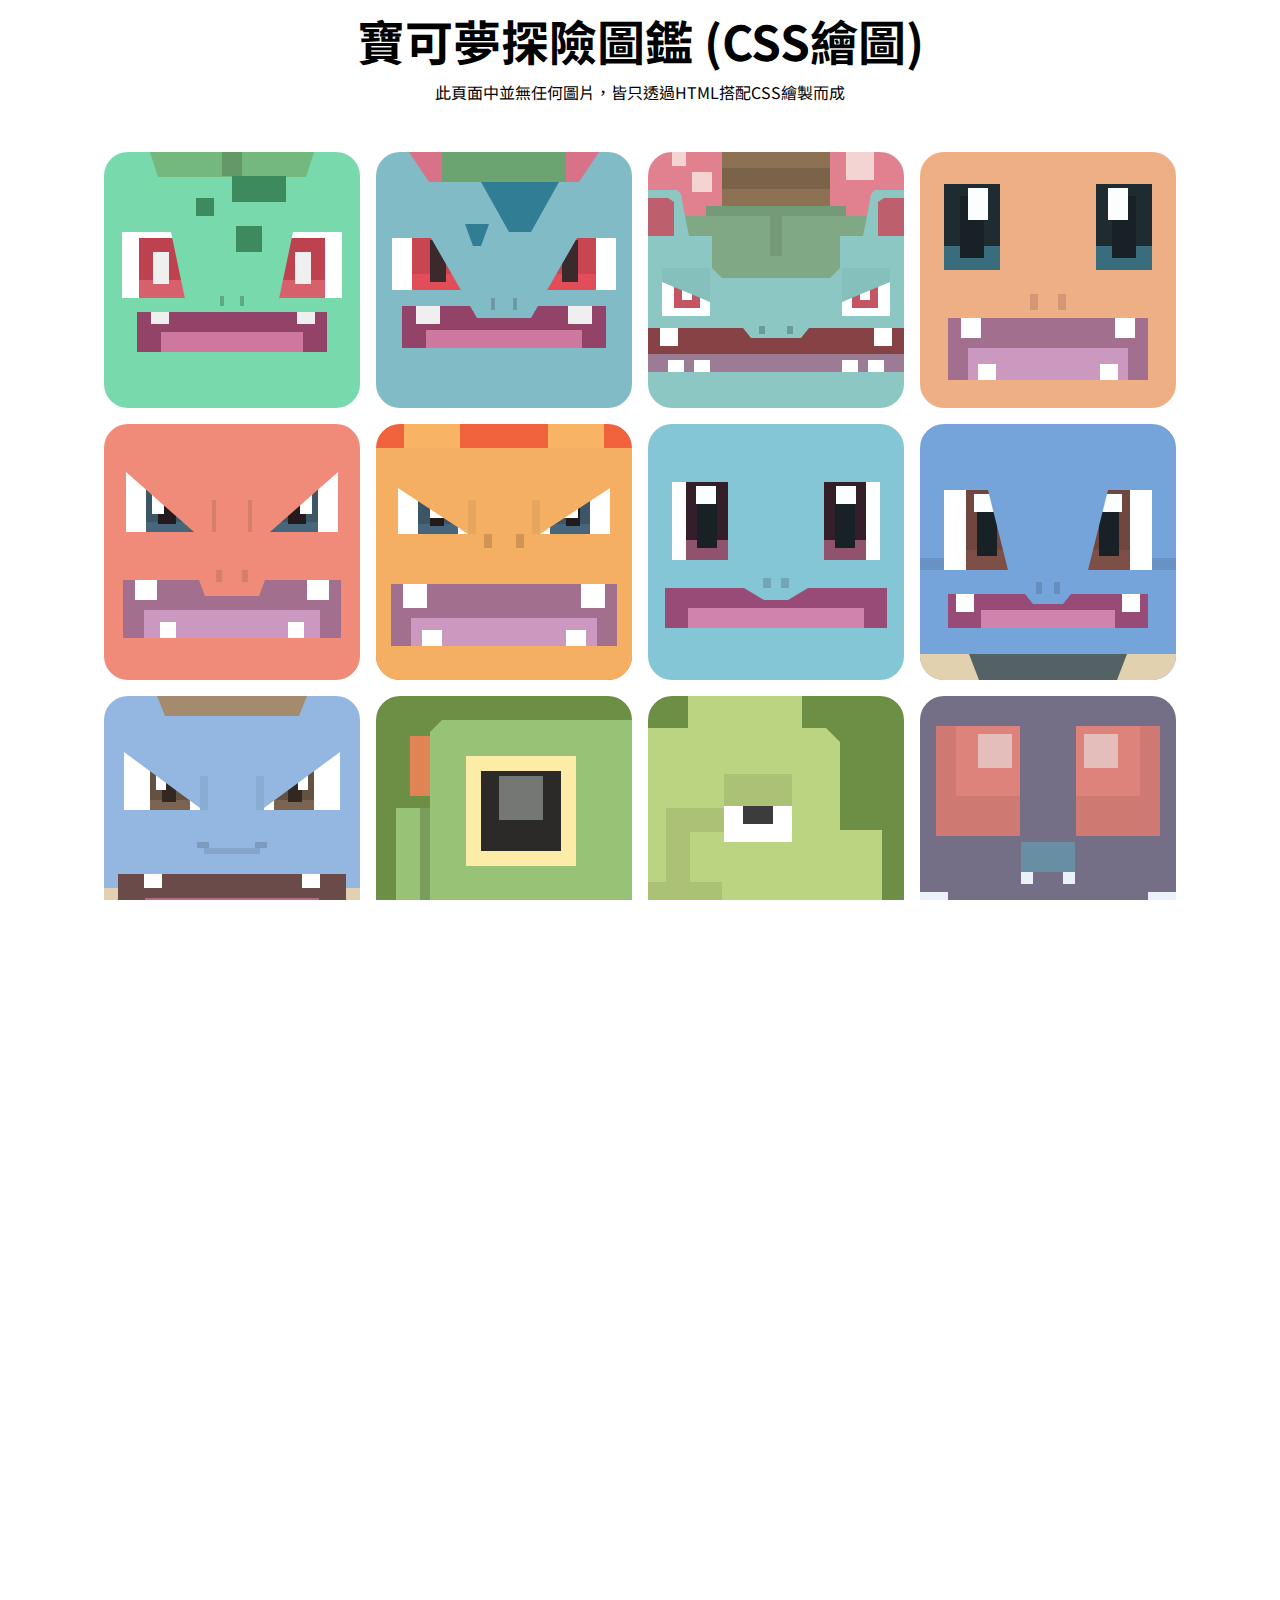
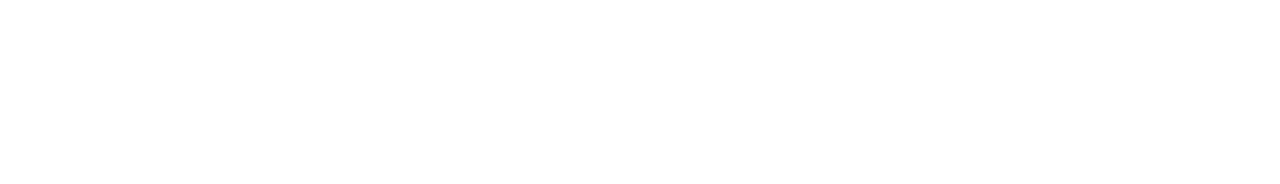
==== commit 5ff480a4: "202307121743" ====
--- a/index.html
+++ b/index.html
@@ -60,59 +60,33 @@
 
 <body>
 	<section id="body">
-		<div class="fr no001">
-			<div></div>
-			<div></div>
-			<div>
-				<div></div>
-				<div></div>
-			</div>
-			<div></div>
-			<div>
-				<div></div>
-				<div></div>
-			</div>
+		<h1>寶可夢探險圖鑑 (CSS繪圖)</h1>
+		<p>此頁面中並無任何圖片，皆只透過HTML搭配CSS繪製而成</p>
+
+		<div class="fr" no="001">
+			<div></div>
+			<div></div>
+			<div></div>
+			<div></div>
+			<!-- <img src="https://media.52poke.com/wiki/9/97/PQ_001_icon.png?20190806091359" alt=""> -->
 		</div>
 	
-		<div class="fr no002">
-			<div></div>
-			<div></div>
-			<div>
-				<div></div>
-				<div></div>
-			</div>
-			<div></div>
-			<div>
-				<div></div>
-				<div></div>
-				<div></div>
-			</div>
+		<div class="fr" no="002">
+			<div></div>
+			<div></div>
+			<div></div>
+			<!-- <img src="https://media.52poke.com/wiki/1/19/PQ_002_icon.png?20190806091435" alt=""> -->
 		</div>
 	
-		<div class="fr no003">
-			<div></div>
-			<div></div>
-			<div></div>
-			<div></div>
-			<div></div>
-			<div></div>
-			<div>
-				<div>
-					<div></div>
-				</div>
-				<div>
-					<div></div>
-				</div>
-			</div>
-			<div></div>
-			<div>
-				<div></div>
-				<div></div>
-				<div>
-					<div></div>
-					<div></div>
-				</div>
-			</div>
+		<div class="fr" no="003">
+			<div></div>
+			<div></div>
+			<div></div>
+			<div></div>
+			<div></div>
+			<div></div>
+			<div></div>
+			<!-- <img src="https://media.52poke.com/wiki/0/0d/PQ_003_icon.png?20190810094121" alt=""> -->
 		</div>
 
 		<div class="fr no004">
@@ -269,6 +243,48 @@
 			<div></div>
 			<div></div>
 			<div></div>
+		</div>
+
+		<div class="fr" no="018">
+			<div></div>
+			<div></div>
+			<div></div>
+		</div>
+
+		<div class="fr" no="019">
+			<div></div>
+			<div></div>
+		</div>
+
+		<div class="fr" no="020">
+			<div></div>
+			<div></div>
+			<div></div>
+		</div>
+
+		<div class="fr" no="021">
+			<div></div>
+			<div></div>
+			<div></div>
+			<!-- <img src="https://media.52poke.com/wiki/0/05/PQ_021_icon.png?20190810103757" alt=""> -->
+		</div>
+
+		<div class="fr" no="022">
+			<div></div>
+			<!-- <img src="https://media.52poke.com/wiki/7/75/PQ_022_icon.png?20190810104044" alt=""> -->
+		</div>
+
+		<div class="fr" no="023">
+			<div></div>
+			<div></div>
+			<!-- <img src="https://media.52poke.com/wiki/3/3d/PQ_023_icon.png?20190810104838" alt=""> -->
+		</div>
+
+		<div class="fr" no="024">
+			<div></div>
+			<div></div>
+			<div></div>
+			<!-- <img src="https://media.52poke.com/wiki/4/41/PQ_024_icon.png?20190810104913" alt=""> -->
 		</div>
 	</section>
 </body>
--- a/css/index.css
+++ b/css/index.css
@@ -1 +1 @@
-@import"./fontawesome/css/all.min.css";:root{--safe-top: env(safe-area-inset-top);--safe-left: env(safe-area-inset-left);--safe-bottom: env(safe-area-inset-bottom);--safe-right: env(safe-area-inset-right);--width-max: 1024px;--bgcolor: #fff}*{margin:0;padding:0;font-size:1em;font-family:"Noto Sans TC",sans-serif;letter-spacing:0;border:none;outline:none;background-color:rgba(0,0,0,0);color:#000;word-wrap:break-word;text-decoration:none;list-style:none;box-sizing:border-box;-ms-overflow-style:none;scrollbar-width:none;touch-action:manipulation;-webkit-touch-callout:inherit;-webkit-user-select:inherit;-khtml-user-select:inherit;-moz-user-select:inherit;-ms-user-select:inherit;user-select:inherit}*::-webkit-scrollbar{display:none}* [user-select=false],* [user-select="0"]{-webkit-touch-callout:none;-webkit-user-select:none;-khtml-user-select:none;-moz-user-select:none;-ms-user-select:none;user-select:none}* [user-select=true],* [user-select="1"]{-webkit-touch-callout:initial;-webkit-user-select:initial;-khtml-user-select:initial;-moz-user-select:initial;-ms-user-select:initial;user-select:initial}img{object-fit:cover}img[data-src]{content:url("[data-uri]");background:linear-gradient(to right, #EEF0F3, #E0E2E8, #EEF0F3)}a[href]:not([href=""]),button{cursor:pointer}textarea{resize:none}html{position:fixed;display:block;width:100%;height:100%;overflow:hidden}body{position:relative;display:block;width:100%;height:100%;background-color:var(--bgcolor);overflow:hidden scroll}body section#body{display:flex;flex-flow:row wrap;justify-content:center;gap:1rem;margin:0 auto;padding:1rem 0;width:100%}body section#body div.fr{--width-fr: 8rem;position:relative;flex-shrink:0;width:var(--width-fr);height:var(--width-fr);background-color:#000;border-radius:calc(.09375*var(--width-fr));overflow:hidden}@media screen and (min-width: 1024px){body section#body div.fr{--width-fr: 12rem}}body section#body div.fr.no001{background-color:#78d9ad}body section#body div.fr.no001>div:nth-child(1){position:relative;margin:0 auto;width:calc(.5625*var(--width-fr));border-top:calc(.09375*var(--width-fr)) solid #75b87e;border-left:calc(.03125*var(--width-fr)) solid rgba(0,0,0,0);border-right:calc(.03125*var(--width-fr)) solid rgba(0,0,0,0)}body section#body div.fr.no001>div:nth-child(1)::before{content:"";position:absolute;z-index:1;top:calc(-0.09375*var(--width-fr));left:50%;bottom:0;transform:translateX(-50%);width:calc(.078125*var(--width-fr));height:calc(.09375*var(--width-fr));background-color:#639868}body section#body div.fr.no001>div:nth-child(2){position:relative;margin-left:50%;width:calc(.21875*var(--width-fr));height:calc(.1015625*var(--width-fr));background-color:#3c8a5d}body section#body div.fr.no001>div:nth-child(2)::before{content:"";position:absolute;top:calc(.0859375*var(--width-fr));left:calc(-0.1328125*var(--width-fr));width:calc(.0703125*var(--width-fr));height:calc(.0703125*var(--width-fr));background-color:#3c8a5d}body section#body div.fr.no001>div:nth-child(2):after{content:"";position:absolute;top:calc(.1875*var(--width-fr));left:calc(.015625*var(--width-fr));width:calc(.1015625*var(--width-fr));height:calc(.1015625*var(--width-fr));background-color:#3c8a5d}body section#body div.fr.no001>div:nth-child(3){position:relative;margin:calc(.1171875*var(--width-fr)) auto 0;width:calc(100% - .140625*var(--width-fr));height:calc(.2578125*var(--width-fr))}body section#body div.fr.no001>div:nth-child(3) div:nth-child(1){position:absolute;left:0;width:calc(.2421875*var(--width-fr));height:100%;background-color:#fff}body section#body div.fr.no001>div:nth-child(3) div:nth-child(1)::before{content:"";position:absolute;right:calc(.0546875*var(--width-fr));bottom:calc(.0546875*var(--width-fr));width:calc(.0703125*var(--width-fr));height:calc(.125*var(--width-fr));outline:calc(.0546875*var(--width-fr)) solid #ba3e4c}body section#body div.fr.no001>div:nth-child(3) div:nth-child(1)::after{content:"";position:absolute;right:0;border-left:calc(.0546875*var(--width-fr)) solid rgba(0,0,0,0);border-top:calc(.2578125*var(--width-fr)) solid #78d9ad}body section#body div.fr.no001>div:nth-child(3) div:nth-child(2){position:absolute;right:0;width:calc(.2421875*var(--width-fr));height:100%;background-color:#fff}body section#body div.fr.no001>div:nth-child(3) div:nth-child(2)::before{content:"";position:absolute;left:calc(.0546875*var(--width-fr));bottom:calc(.0546875*var(--width-fr));width:calc(.0703125*var(--width-fr));height:calc(.125*var(--width-fr));outline:calc(.0546875*var(--width-fr)) solid #ba3e4c}body section#body div.fr.no001>div:nth-child(3) div:nth-child(2)::after{content:"";position:absolute;left:0;border-right:calc(.0546875*var(--width-fr)) solid rgba(0,0,0,0);border-top:calc(.2578125*var(--width-fr)) solid #78d9ad}body section#body div.fr.no001>div:nth-child(4){position:relative;margin:0 auto;width:calc(.09375*var(--width-fr));height:calc(.0390625*var(--width-fr))}body section#body div.fr.no001>div:nth-child(4)::before{left:0}body section#body div.fr.no001>div:nth-child(4)::after{right:0}body section#body div.fr.no001>div:nth-child(4)::before,body section#body div.fr.no001>div:nth-child(4)::after{content:"";position:absolute;top:0;bottom:0;width:calc(.015625*var(--width-fr));height:100%;background-color:#5aa684}body section#body div.fr.no001>div:nth-child(5){margin:calc(.0234375*var(--width-fr)) auto 0;width:calc(.7421875*var(--width-fr));height:calc(.1640625*var(--width-fr));background-color:#944368}body section#body div.fr.no001>div:nth-child(5) div:nth-child(1){position:relative;margin:0 auto;width:calc(100% - .125*var(--width-fr));height:calc(.0546875*var(--width-fr))}body section#body div.fr.no001>div:nth-child(5) div:nth-child(1)::before{left:0}body section#body div.fr.no001>div:nth-child(5) div:nth-child(1)::after{right:0}body section#body div.fr.no001>div:nth-child(5) div:nth-child(1)::before,body section#body div.fr.no001>div:nth-child(5) div:nth-child(1)::after{content:"";position:absolute;top:0;bottom:0;width:calc(.0703125*var(--width-fr));height:100%;background-color:#fff}body section#body div.fr.no001>div:nth-child(5) div:nth-child(2){margin:calc(.03125*var(--width-fr)) auto 0;width:calc(.5625*var(--width-fr));height:calc(.078125*var(--width-fr));background-color:#ce779f}body section#body div.fr.no002{background-color:#81bbc6}body section#body div.fr.no002>div:nth-child(1){position:relative;margin:0 auto;width:calc(.7578125*var(--width-fr));border-top:calc(.1171875*var(--width-fr)) solid #d87289;border-left:calc(.09375*var(--width-fr)) solid rgba(0,0,0,0);border-right:calc(.09375*var(--width-fr)) solid rgba(0,0,0,0)}body section#body div.fr.no002>div:nth-child(1)::before{content:"";position:absolute;z-index:1;top:calc(-0.1171875*var(--width-fr));left:50%;bottom:0;transform:translateX(-50%);width:calc(.484375*var(--width-fr));height:calc(.1171875*var(--width-fr));background-color:#6ba470}body section#body div.fr.no002>div:nth-child(2){position:relative;margin-left:calc(.40625*var(--width-fr));width:calc(.3125*var(--width-fr));border-top:calc(.203125*var(--width-fr)) solid #317d94;border-left:calc(.1171875*var(--width-fr)) solid rgba(0,0,0,0);border-right:calc(.1171875*var(--width-fr)) solid rgba(0,0,0,0)}body section#body div.fr.no002>div:nth-child(2)::before{content:"";position:absolute;top:calc(-0.03125*var(--width-fr));left:calc(-0.0859375*var(--width-fr)*2);width:calc(.03125*var(--width-fr));border-top:calc(.0859375*var(--width-fr)) solid #317d94;border-left:calc(.03125*var(--width-fr)) solid rgba(0,0,0,0);border-right:calc(.03125*var(--width-fr)) solid rgba(0,0,0,0)}body section#body div.fr.no002>div:nth-child(3){position:relative;margin:calc(.0234375*var(--width-fr)) auto 0;width:calc(100% - .0625*var(--width-fr)*2);height:calc(.203125*var(--width-fr))}body section#body div.fr.no002>div:nth-child(3) div:nth-child(1){position:absolute;left:0;width:calc(.2734375*var(--width-fr));height:100%;background-color:#fff}body section#body div.fr.no002>div:nth-child(3) div:nth-child(1)::before{content:"";position:absolute;right:0;bottom:0;width:calc(.0625*var(--width-fr));height:calc(100% - .046875*var(--width-fr));background-color:#3c292b;border-top:calc(.0078125*var(--width-fr)) solid #ba3e4c;border-left:calc(.078125*var(--width-fr)) solid #ba3e4c;border-bottom:calc(.0390625*var(--width-fr)) solid #ba3e4c;border-right:calc(.0625*var(--width-fr)) solid #ba3e4c}body section#body div.fr.no002>div:nth-child(3) div:nth-child(1)::after{content:"";position:absolute;top:0;right:0;border-left:calc(.125*var(--width-fr)) solid rgba(0,0,0,0);border-top:calc(.203125*var(--width-fr)) solid #81bbc6}body section#body div.fr.no002>div:nth-child(3) div:nth-child(2){position:absolute;right:0;width:calc(.2734375*var(--width-fr));height:100%;background-color:#fff}body section#body div.fr.no002>div:nth-child(3) div:nth-child(2)::before{content:"";position:absolute;left:0;bottom:0;width:calc(.0625*var(--width-fr));height:calc(100% - .046875*var(--width-fr));background-color:#3c292b;border-top:calc(.0078125*var(--width-fr)) solid #ba3e4c;border-left:calc(.078125*var(--width-fr)) solid #ba3e4c;border-bottom:calc(.0390625*var(--width-fr)) solid #ba3e4c;border-right:calc(.0625*var(--width-fr)) solid #ba3e4c}body section#body div.fr.no002>div:nth-child(3) div:nth-child(2)::after{content:"";position:absolute;top:0;left:0;border-right:calc(.125*var(--width-fr)) solid rgba(0,0,0,0);border-top:calc(.203125*var(--width-fr)) solid #81bbc6}body section#body div.fr.no002>div:nth-child(4){position:relative;margin:calc(.0390625*var(--width-fr)) auto 0;width:calc(.109375*var(--width-fr));height:calc(.0390625*var(--width-fr))}body section#body div.fr.no002>div:nth-child(4)::before{left:0}body section#body div.fr.no002>div:nth-child(4)::after{right:0}body section#body div.fr.no002>div:nth-child(4)::before,body section#body div.fr.no002>div:nth-child(4)::after{content:"";position:absolute;top:0;bottom:0;width:calc(.015625*var(--width-fr));height:100%;background-color:#6b9aa5}body section#body div.fr.no002>div:nth-child(5){position:relative;margin:calc(.0234375*var(--width-fr)) auto 0;width:calc(.8046875*var(--width-fr));height:calc(.1640625*var(--width-fr));background-color:#944368}body section#body div.fr.no002>div:nth-child(5) div:nth-child(1){content:"";position:absolute;top:0;left:0;right:0;margin:0 auto;width:calc(.2578125*var(--width-fr));height:calc(.0390625*var(--width-fr));background-color:#81bbc6}body section#body div.fr.no002>div:nth-child(5) div:nth-child(1)::before{left:0;border-right:calc(.0234375*var(--width-fr)) solid rgba(0,0,0,0)}body section#body div.fr.no002>div:nth-child(5) div:nth-child(1)::after{right:0;border-left:calc(.0234375*var(--width-fr)) solid rgba(0,0,0,0)}body section#body div.fr.no002>div:nth-child(5) div:nth-child(1)::before,body section#body div.fr.no002>div:nth-child(5) div:nth-child(1)::after{content:"";position:absolute;top:0;bottom:0;border-bottom:calc(.0390625*var(--width-fr)) solid #944368}body section#body div.fr.no002>div:nth-child(5) div:nth-child(2){position:relative;margin:0 auto;width:calc(100% - .125*var(--width-fr));height:calc(.0546875*var(--width-fr))}body section#body div.fr.no002>div:nth-child(5) div:nth-child(2)::before{left:0}body section#body div.fr.no002>div:nth-child(5) div:nth-child(2)::after{right:0}body section#body div.fr.no002>div:nth-child(5) div:nth-child(2)::before,body section#body div.fr.no002>div:nth-child(5) div:nth-child(2)::after{content:"";position:absolute;top:0;bottom:0;width:calc(.0703125*var(--width-fr));height:100%;background-color:#fff}body section#body div.fr.no002>div:nth-child(5) div:nth-child(3){margin:calc(.03125*var(--width-fr)) auto 0;width:calc(.5859375*var(--width-fr));height:calc(.078125*var(--width-fr));background-color:#ce779f}body section#body div.fr.no003{background-color:#8cc7c3}body section#body div.fr.no003>div:nth-child(1){position:relative;margin:0 auto;width:100%;height:calc(.1484375*var(--width-fr));background-color:#e1808e}body section#body div.fr.no003>div:nth-child(1)::before{content:"";position:absolute;bottom:calc(-0.015625*var(--width-fr));left:50%;transform:translateX(-50%);width:calc(.75*var(--width-fr));border-top:calc(.0234375*var(--width-fr)) solid #e1808e;border-left:calc(.015625*var(--width-fr)) solid rgba(0,0,0,0);border-right:calc(.015625*var(--width-fr)) solid rgba(0,0,0,0)}body section#body div.fr.no003>div:nth-child(1)::after{content:"";position:absolute;bottom:calc(-0.1015625*var(--width-fr));left:50%;transform:translateX(-50%);width:calc(.71875*var(--width-fr));border-top:calc(.0859375*var(--width-fr)) solid #e1808e;border-left:calc(.015625*var(--width-fr)) solid rgba(0,0,0,0);border-right:calc(.015625*var(--width-fr)) solid rgba(0,0,0,0)}body section#body div.fr.no003>div:nth-child(2){position:absolute;top:0;left:calc(.09375*var(--width-fr));width:calc(.0546875*var(--width-fr));height:calc(.0546875*var(--width-fr));background-color:#f4d3d3}body section#body div.fr.no003>div:nth-child(2)::before{content:"";position:absolute;top:0;left:calc(.671875*var(--width-fr));width:calc(.109375*var(--width-fr));height:calc(.109375*var(--width-fr));background-color:#f4d3d3}body section#body div.fr.no003>div:nth-child(2)::after{content:"";position:absolute;top:calc(.09375*var(--width-fr));left:calc(.078125*var(--width-fr));width:calc(.078125*var(--width-fr));height:calc(.078125*var(--width-fr));background-color:#f4d3d3}body section#body div.fr.no003>div:nth-child(3){position:absolute;top:0;left:50%;transform:translateX(-50%);width:calc(.421875*var(--width-fr));height:calc(.21875*var(--width-fr));background-color:#8c7152}body section#body div.fr.no003>div:nth-child(3)::before{content:"";position:absolute;top:50%;left:0;transform:translateY(-50%);width:100%;height:calc(.078125*var(--width-fr));background-color:#7b634a}body section#body div.fr.no003>div:nth-child(4){position:absolute;z-index:1;top:calc(.21875*var(--width-fr));left:50%;transform:translateX(-50%);width:calc(.546875*var(--width-fr));height:calc(.03125*var(--width-fr));background-color:#759a78}body section#body div.fr.no003>div:nth-child(4)::before{content:"";position:absolute;top:calc(.03125*var(--width-fr));left:50%;transform:translateX(-50%);width:calc(.046875*var(--width-fr));height:calc(.15625*var(--width-fr));background-color:#759a78}body section#body div.fr.no003>div:nth-child(5){position:relative;margin-top:calc(.0234375*var(--width-fr));width:100%;height:calc(.1484375*var(--width-fr))}body section#body div.fr.no003>div:nth-child(5)::before{content:"";position:absolute;top:0;left:0;width:calc(.1015625*var(--width-fr));height:calc(100% - .015625*var(--width-fr));background-color:#bd5f6d;border-top:calc(.015625*var(--width-fr)) solid #bd5f6d;border-top-right-radius:calc(.015625*var(--width-fr))}body section#body div.fr.no003>div:nth-child(5)::after{content:"";position:absolute;top:0;right:0;width:calc(.1015625*var(--width-fr));height:calc(100% - .015625*var(--width-fr));background-color:#bd5f6d;border-top:calc(.015625*var(--width-fr)) solid #bd5f6d;border-top-left-radius:calc(.015625*var(--width-fr))}body section#body div.fr.no003>div:nth-child(6){position:relative;margin:calc(-0.0703125*var(--width-fr)) auto;width:calc(.71875*var(--width-fr));border-top:calc(.0703125*var(--width-fr)) solid #81a884;border-left:calc(.015625*var(--width-fr)) solid rgba(0,0,0,0);border-right:calc(.015625*var(--width-fr)) solid rgba(0,0,0,0)}body section#body div.fr.no003>div:nth-child(6)::before{content:"";position:absolute;top:0;left:50%;transform:translateX(-50%);width:calc(.4921875*var(--width-fr));height:calc(.125*var(--width-fr));background-color:#81a884}body section#body div.fr.no003>div:nth-child(6)::after{content:"";position:absolute;top:calc(.125*var(--width-fr));left:50%;transform:translateX(-50%);width:calc(.4609375*var(--width-fr));border-top:calc(.0390625*var(--width-fr)) solid #81a884;border-left:calc(.015625*var(--width-fr)) solid rgba(0,0,0,0);border-right:calc(.015625*var(--width-fr)) solid rgba(0,0,0,0)}body section#body div.fr.no003>div:nth-child(7){position:relative;margin:calc(.1953125*var(--width-fr)) auto 0;width:calc(.890625*var(--width-fr));height:calc(.1875*var(--width-fr))}body section#body div.fr.no003>div:nth-child(7)>div{position:absolute;z-index:0;top:0;width:calc(.1953125*var(--width-fr));height:100%;background-color:#fff}body section#body div.fr.no003>div:nth-child(7)>div::before{content:"";position:absolute;z-index:1;top:0;left:0;width:100%;height:calc(.0625*var(--width-fr));background-color:#86c0bd}body section#body div.fr.no003>div:nth-child(7)>div::after{content:"";position:absolute;z-index:1;top:calc(.0625*var(--width-fr));left:0;width:0;height:calc(.0625*var(--width-fr));border-top:calc(.078125*var(--width-fr)) solid #86c0bd}body section#body div.fr.no003>div:nth-child(7)>div:nth-child(1){left:0}body section#body div.fr.no003>div:nth-child(7)>div:nth-child(1)::after{border-left:calc(.1953125*var(--width-fr)) solid rgba(0,0,0,0)}body section#body div.fr.no003>div:nth-child(7)>div:nth-child(2){right:0}body section#body div.fr.no003>div:nth-child(7)>div:nth-child(2)::after{border-right:calc(.1953125*var(--width-fr)) solid rgba(0,0,0,0)}body section#body div.fr.no003>div:nth-child(7)>div div{position:absolute;top:0;left:50%;transform:translateX(-50%);width:calc(.09375*var(--width-fr));height:calc(.15625*var(--width-fr));border-left:calc(.03125*var(--width-fr)) solid #c65563;border-right:calc(.03125*var(--width-fr)) solid #c65563;border-bottom:calc(.03125*var(--width-fr)) solid #c65563}body section#body div.fr.no003>div:nth-child(8){position:relative;z-index:1;margin:calc(.03125*var(--width-fr)) auto 0;width:calc(.140625*var(--width-fr));height:calc(.03125*var(--width-fr))}body section#body div.fr.no003>div:nth-child(8)::before{left:0}body section#body div.fr.no003>div:nth-child(8)::after{right:0}body section#body div.fr.no003>div:nth-child(8)::before,body section#body div.fr.no003>div:nth-child(8)::after{content:"";position:absolute;top:0;bottom:0;width:calc(.03125*var(--width-fr));height:100%;background-color:#6b9a99}body section#body div.fr.no003>div:nth-child(9){position:relative;margin:calc(-0.015625*var(--width-fr)) auto 0;width:100%;height:calc(.171875*var(--width-fr));background-color:#864244}body section#body div.fr.no003>div:nth-child(9)>div:nth-child(1){content:"";position:absolute;top:0;left:50%;transform:translateX(-50%);width:calc(.265625*var(--width-fr));height:calc(.0390625*var(--width-fr));background-color:#8cc7c3}body section#body div.fr.no003>div:nth-child(9)>div:nth-child(1)::before{left:0;border-right:calc(.0234375*var(--width-fr)) solid rgba(0,0,0,0)}body section#body div.fr.no003>div:nth-child(9)>div:nth-child(1)::after{right:0;border-left:calc(.0234375*var(--width-fr)) solid rgba(0,0,0,0)}body section#body div.fr.no003>div:nth-child(9)>div:nth-child(1)::before,body section#body div.fr.no003>div:nth-child(9)>div:nth-child(1)::after{content:"";position:absolute;top:0;bottom:0;border-bottom:calc(.0390625*var(--width-fr)) solid #944368}body section#body div.fr.no003>div:nth-child(9)>div:nth-child(2){position:relative;margin:0 auto;width:calc(100% - .125*var(--width-fr));height:calc(.0703125*var(--width-fr))}body section#body div.fr.no003>div:nth-child(9)>div:nth-child(2)::before{left:0}body section#body div.fr.no003>div:nth-child(9)>div:nth-child(2)::after{right:0}body section#body div.fr.no003>div:nth-child(9)>div:nth-child(2)::before,body section#body div.fr.no003>div:nth-child(9)>div:nth-child(2)::after{content:"";position:absolute;top:0;bottom:0;width:calc(.0703125*var(--width-fr));height:100%;background-color:#fff}body section#body div.fr.no003>div:nth-child(9)>div:nth-child(3){position:absolute;margin:calc(.0390625*var(--width-fr)) auto 0;width:100%;height:calc(.078125*var(--width-fr));background-color:#9c7b94}body section#body div.fr.no003>div:nth-child(9)>div:nth-child(3) div{position:absolute;bottom:0;width:calc(.1640625*var(--width-fr));height:calc(.046875*var(--width-fr))}body section#body div.fr.no003>div:nth-child(9)>div:nth-child(3) div:nth-child(1){left:calc(.078125*var(--width-fr))}body section#body div.fr.no003>div:nth-child(9)>div:nth-child(3) div:nth-child(2){right:calc(.078125*var(--width-fr))}body section#body div.fr.no003>div:nth-child(9)>div:nth-child(3) div::before{left:0}body section#body div.fr.no003>div:nth-child(9)>div:nth-child(3) div::after{right:0}body section#body div.fr.no003>div:nth-child(9)>div:nth-child(3) div::before,body section#body div.fr.no003>div:nth-child(9)>div:nth-child(3) div::after{content:"";position:absolute;top:0;bottom:0;width:calc(.0625*var(--width-fr));height:calc(.046875*var(--width-fr));background-color:#fff}body section#body div.fr.no004{background-color:#efaf84}body section#body div.fr.no004>div:nth-child(1){position:relative;margin:calc(.125*var(--width-fr)) auto 0;width:calc(.8125*var(--width-fr));height:calc(.3359375*var(--width-fr))}body section#body div.fr.no004>div:nth-child(1)>div{position:absolute;top:0;width:calc(.21875*var(--width-fr));height:100%;background-color:#1e2c31}body section#body div.fr.no004>div:nth-child(1)>div:nth-child(1){left:0}body section#body div.fr.no004>div:nth-child(1)>div:nth-child(1) div{right:calc(.046875*var(--width-fr))}body section#body div.fr.no004>div:nth-child(1)>div:nth-child(2){right:0}body section#body div.fr.no004>div:nth-child(1)>div:nth-child(2) div{left:calc(.046875*var(--width-fr))}body section#body div.fr.no004>div:nth-child(1)>div::before{content:"";position:absolute;left:0;bottom:0;right:0;width:100%;height:calc(.09375*var(--width-fr));background-color:#396d7e}body section#body div.fr.no004>div:nth-child(1)>div::after{content:"";position:absolute;top:50%;left:50%;transform:translate(-50%, -50%);width:calc(100% - .125*var(--width-fr));height:calc(100% - .09375*var(--width-fr));background-color:#182226}body section#body div.fr.no004>div:nth-child(1)>div div{position:absolute;z-index:1;top:calc(.015625*var(--width-fr));width:calc(.078125*var(--width-fr));height:calc(.125*var(--width-fr));background-color:#fcfdff}body section#body div.fr.no004>div:nth-child(2){position:relative;margin:calc(.09375*var(--width-fr)) auto 0;width:calc(.140625*var(--width-fr));height:calc(.0625*var(--width-fr))}body section#body div.fr.no004>div:nth-child(2)::before{left:0}body section#body div.fr.no004>div:nth-child(2)::after{right:0}body section#body div.fr.no004>div:nth-child(2)::before,body section#body div.fr.no004>div:nth-child(2)::after{content:"";position:absolute;top:0;bottom:0;width:calc(.03125*var(--width-fr));height:100%;background-color:#d39873}body section#body div.fr.no004>div:nth-child(3){position:relative;margin:calc(.03125*var(--width-fr)) auto 0;width:calc(.78125*var(--width-fr));height:calc(.2421875*var(--width-fr));background-color:#a26f8e}body section#body div.fr.no004>div:nth-child(3)::before{content:"";position:absolute;left:0;bottom:0;right:0;margin:0 auto;width:calc(.625*var(--width-fr));height:calc(.125*var(--width-fr));background-color:#cb98c0}body section#body div.fr.no004>div:nth-child(3)>div:nth-child(1){position:relative;margin:0 auto;width:calc(.6796875*var(--width-fr));height:calc(.078125*var(--width-fr))}body section#body div.fr.no004>div:nth-child(3)>div:nth-child(1)::before{left:0}body section#body div.fr.no004>div:nth-child(3)>div:nth-child(1)::after{right:0}body section#body div.fr.no004>div:nth-child(3)>div:nth-child(1)::before,body section#body div.fr.no004>div:nth-child(3)>div:nth-child(1)::after{content:"";position:absolute;top:0;bottom:0;width:calc(.078125*var(--width-fr));height:100%;background-color:#fff}body section#body div.fr.no004>div:nth-child(3)>div:nth-child(2){position:absolute;left:0;bottom:0;right:0;margin:0 auto;width:calc(.546875*var(--width-fr));height:calc(.0625*var(--width-fr))}body section#body div.fr.no004>div:nth-child(3)>div:nth-child(2)::before{left:0}body section#body div.fr.no004>div:nth-child(3)>div:nth-child(2)::after{right:0}body section#body div.fr.no004>div:nth-child(3)>div:nth-child(2)::before,body section#body div.fr.no004>div:nth-child(3)>div:nth-child(2)::after{content:"";position:absolute;top:0;bottom:0;width:calc(.0703125*var(--width-fr));height:100%;background-color:#fff}body section#body div.fr.no005{background-color:#ef8b78}body section#body div.fr.no005>div:nth-child(1){position:relative;margin:calc(.1875*var(--width-fr)) auto 0;width:calc(.828125*var(--width-fr));height:calc(.234375*var(--width-fr))}body section#body div.fr.no005>div:nth-child(1)>div{position:absolute;top:0;bottom:0;width:calc(.265625*var(--width-fr));height:100%;background-color:#fff}body section#body div.fr.no005>div:nth-child(1)>div:nth-child(1){left:0}body section#body div.fr.no005>div:nth-child(1)>div:nth-child(1)::before{border-left:calc(.265625*var(--width-fr)) solid rgba(0,0,0,0)}body section#body div.fr.no005>div:nth-child(1)>div:nth-child(1)::after{left:calc(.1015625*var(--width-fr))}body section#body div.fr.no005>div:nth-child(1)>div:nth-child(1)>div{right:0}body section#body div.fr.no005>div:nth-child(1)>div:nth-child(1)>div::after{left:calc(.046875*var(--width-fr))}body section#body div.fr.no005>div:nth-child(1)>div:nth-child(2){right:0}body section#body div.fr.no005>div:nth-child(1)>div:nth-child(2)::before{border-right:calc(.265625*var(--width-fr)) solid rgba(0,0,0,0)}body section#body div.fr.no005>div:nth-child(1)>div:nth-child(2)::after{right:calc(.1015625*var(--width-fr))}body section#body div.fr.no005>div:nth-child(1)>div:nth-child(2)>div{left:0}body section#body div.fr.no005>div:nth-child(1)>div:nth-child(2)>div::after{right:calc(.046875*var(--width-fr))}body section#body div.fr.no005>div:nth-child(1)>div::before{content:"";position:absolute;z-index:1;top:0;left:0;border-top:calc(.234375*var(--width-fr)) solid #ef8b78}body section#body div.fr.no005>div:nth-child(1)>div::after{content:"";position:absolute;width:calc(.046875*var(--width-fr));height:calc(100% - .0703125*var(--width-fr));background-color:#fff}body section#body div.fr.no005>div:nth-child(1)>div>div{position:absolute;z-index:0;width:calc(.1875*var(--width-fr));height:100%;background-color:#3c5668}body section#body div.fr.no005>div:nth-child(1)>div>div::before{content:"";position:absolute;left:0;bottom:0;right:0;width:100%;height:calc(.0390625*var(--width-fr));background-color:#47657b}body section#body div.fr.no005>div:nth-child(1)>div>div::after{content:"";position:absolute;bottom:calc(.03125*var(--width-fr));width:calc(.0703125*var(--width-fr));height:calc(100% - .03125*var(--width-fr));background-color:#231a1e}body section#body div.fr.no005>div:nth-child(2){position:relative;margin:calc(-0.125*var(--width-fr)) auto 0;width:calc(.15625*var(--width-fr));height:calc(.125*var(--width-fr))}body section#body div.fr.no005>div:nth-child(2)::before{left:0}body section#body div.fr.no005>div:nth-child(2)::after{right:0}body section#body div.fr.no005>div:nth-child(2)::before,body section#body div.fr.no005>div:nth-child(2)::after{content:"";position:absolute;width:calc(.015625*var(--width-fr));height:100%;background-color:#d67d6b}body section#body div.fr.no005>div:nth-child(3){position:relative;z-index:1;margin:calc(.1484375*var(--width-fr)) auto 0;width:calc(.125*var(--width-fr));height:calc(.046875*var(--width-fr))}body section#body div.fr.no005>div:nth-child(3)::before{left:0}body section#body div.fr.no005>div:nth-child(3)::after{right:0}body section#body div.fr.no005>div:nth-child(3)::before,body section#body div.fr.no005>div:nth-child(3)::after{content:"";position:absolute;width:calc(.0234375*var(--width-fr));height:100%;background-color:#d67d6b}body section#body div.fr.no005>div:nth-child(4){position:relative;z-index:0;margin:calc(-0.0078125*var(--width-fr)) auto 0;width:calc(.8515625*var(--width-fr));height:calc(.2265625*var(--width-fr));background-color:#a26f8e}body section#body div.fr.no005>div:nth-child(4)::before{content:"";position:absolute;top:0;left:0;right:0;margin:0 auto;width:calc(.2109375*var(--width-fr));border-top:calc(.0625*var(--width-fr)) solid #ef8b78;border-left:calc(.0234375*var(--width-fr)) solid rgba(0,0,0,0);border-right:calc(.0234375*var(--width-fr)) solid rgba(0,0,0,0)}body section#body div.fr.no005>div:nth-child(4)::after{content:"";position:absolute;left:0;bottom:0;right:0;margin:0 auto;width:calc(.6875*var(--width-fr));height:calc(.109375*var(--width-fr));background-color:#cb98c0}body section#body div.fr.no005>div:nth-child(4)>div:nth-child(1){position:absolute;top:0;left:0;right:0;margin:0 auto;width:calc(.7578125*var(--width-fr));height:calc(.078125*var(--width-fr))}body section#body div.fr.no005>div:nth-child(4)>div:nth-child(1)::before{left:0}body section#body div.fr.no005>div:nth-child(4)>div:nth-child(1)::after{right:0}body section#body div.fr.no005>div:nth-child(4)>div:nth-child(1)::before,body section#body div.fr.no005>div:nth-child(4)>div:nth-child(1)::after{content:"";position:absolute;top:0;bottom:0;width:calc(.0859375*var(--width-fr));height:100%;background-color:#fff}body section#body div.fr.no005>div:nth-child(4)>div:nth-child(2){position:absolute;z-index:1;left:0;bottom:0;right:0;margin:0 auto;width:calc(.5625*var(--width-fr));height:calc(.0625*var(--width-fr))}body section#body div.fr.no005>div:nth-child(4)>div:nth-child(2)::before{left:0}body section#body div.fr.no005>div:nth-child(4)>div:nth-child(2)::after{right:0}body section#body div.fr.no005>div:nth-child(4)>div:nth-child(2)::before,body section#body div.fr.no005>div:nth-child(4)>div:nth-child(2)::after{content:"";position:absolute;top:0;bottom:0;width:calc(.0625*var(--width-fr));height:100%;background-color:#fff}body section#body div.fr.no006{background-color:#f1633c}body section#body div.fr.no006::before{content:"";position:absolute;top:calc(.09375*var(--width-fr));left:0;bottom:0;right:0;width:100%;background-color:#f4af63}body section#body div.fr.no006>div:nth-child(1){position:relative;margin:0 auto;width:calc(.78125*var(--width-fr));height:calc(.09375*var(--width-fr))}body section#body div.fr.no006>div:nth-child(1)::before{left:0}body section#body div.fr.no006>div:nth-child(1)::after{right:0}body section#body div.fr.no006>div:nth-child(1)::before,body section#body div.fr.no006>div:nth-child(1)::after{content:"";position:absolute;top:0;bottom:0;width:calc(.21875*var(--width-fr));height:100%;background-color:#f9b365}body section#body div.fr.no006>div:nth-child(2){position:relative;margin:calc(.15625*var(--width-fr)) auto 0;width:calc(.828125*var(--width-fr));height:calc(.1796875*var(--width-fr))}body section#body div.fr.no006>div:nth-child(2)::before{left:calc(.2734375*var(--width-fr))}body section#body div.fr.no006>div:nth-child(2)::after{right:calc(.2734375*var(--width-fr))}body section#body div.fr.no006>div:nth-child(2)::before,body section#body div.fr.no006>div:nth-child(2)::after{content:"";position:absolute;z-index:2;bottom:0;width:calc(.03125*var(--width-fr));height:calc(.1328125*var(--width-fr));background-color:#e7a660}body section#body div.fr.no006>div:nth-child(2)>div{position:absolute;top:0;bottom:0;width:calc(.2734375*var(--width-fr));height:100%;background-color:#fff}body section#body div.fr.no006>div:nth-child(2)>div:nth-child(1){left:0}body section#body div.fr.no006>div:nth-child(2)>div:nth-child(1)::before{border-left:calc(.2734375*var(--width-fr)) solid rgba(0,0,0,0)}body section#body div.fr.no006>div:nth-child(2)>div:nth-child(1)::after{left:calc(.125*var(--width-fr))}body section#body div.fr.no006>div:nth-child(2)>div:nth-child(1)>div{right:calc(.0390625*var(--width-fr))}body section#body div.fr.no006>div:nth-child(2)>div:nth-child(1)>div::after{left:calc(.046875*var(--width-fr))}body section#body div.fr.no006>div:nth-child(2)>div:nth-child(2){right:0}body section#body div.fr.no006>div:nth-child(2)>div:nth-child(2)::before{border-right:calc(.2734375*var(--width-fr)) solid rgba(0,0,0,0)}body section#body div.fr.no006>div:nth-child(2)>div:nth-child(2)::after{right:calc(.125*var(--width-fr))}body section#body div.fr.no006>div:nth-child(2)>div:nth-child(2)>div{left:calc(.0390625*var(--width-fr))}body section#body div.fr.no006>div:nth-child(2)>div:nth-child(2)>div::after{right:calc(.0390625*var(--width-fr))}body section#body div.fr.no006>div:nth-child(2)>div::before{content:"";position:absolute;z-index:1;top:0;left:0;border-top:calc(.1796875*var(--width-fr)) solid #f4af63}body section#body div.fr.no006>div:nth-child(2)>div::after{content:"";position:absolute;width:calc(.0546875*var(--width-fr));height:calc(100% - .0625*var(--width-fr));background-color:#fff}body section#body div.fr.no006>div:nth-child(2)>div>div{position:absolute;z-index:0;width:calc(.15625*var(--width-fr));height:100%;background-color:#3c5668}body section#body div.fr.no006>div:nth-child(2)>div>div::before{content:"";position:absolute;left:0;bottom:0;right:0;width:100%;height:calc(.0390625*var(--width-fr));background-color:#47657b}body section#body div.fr.no006>div:nth-child(2)>div>div::after{content:"";position:absolute;bottom:calc(.03125*var(--width-fr));width:calc(.0546875*var(--width-fr));height:calc(100% - .03125*var(--width-fr));background-color:#231a1e}body section#body div.fr.no006>div:nth-child(3){position:relative;z-index:1;margin:0 auto;width:calc(.15625*var(--width-fr));height:calc(.0546875*var(--width-fr))}body section#body div.fr.no006>div:nth-child(3)::before{left:0}body section#body div.fr.no006>div:nth-child(3)::after{right:0}body section#body div.fr.no006>div:nth-child(3)::before,body section#body div.fr.no006>div:nth-child(3)::after{content:"";position:absolute;width:calc(.03125*var(--width-fr));height:100%;background-color:#d09454}body section#body div.fr.no006>div:nth-child(4){position:relative;z-index:0;margin:calc(.140625*var(--width-fr)) auto 0;width:calc(.8828125*var(--width-fr));height:calc(.2421875*var(--width-fr));background-color:#a26f8e}body section#body div.fr.no006>div:nth-child(4)::before{content:"";position:absolute;left:0;bottom:0;right:0;margin:0 auto;width:calc(.7265625*var(--width-fr));height:calc(.109375*var(--width-fr));background-color:#cb98c0}body section#body div.fr.no006>div:nth-child(4)>div:nth-child(1){position:absolute;top:0;left:0;right:0;margin:0 auto;width:calc(.7890625*var(--width-fr));height:calc(.09375*var(--width-fr))}body section#body div.fr.no006>div:nth-child(4)>div:nth-child(1)::before{left:0}body section#body div.fr.no006>div:nth-child(4)>div:nth-child(1)::after{right:0}body section#body div.fr.no006>div:nth-child(4)>div:nth-child(1)::before,body section#body div.fr.no006>div:nth-child(4)>div:nth-child(1)::after{content:"";position:absolute;top:0;bottom:0;width:calc(.09375*var(--width-fr));height:100%;background-color:#fff}body section#body div.fr.no006>div:nth-child(4)>div:nth-child(2){position:absolute;z-index:1;left:0;bottom:0;right:0;margin:0 auto;width:calc(.640625*var(--width-fr));height:calc(.0625*var(--width-fr))}body section#body div.fr.no006>div:nth-child(4)>div:nth-child(2)::before{left:0}body section#body div.fr.no006>div:nth-child(4)>div:nth-child(2)::after{right:0}body section#body div.fr.no006>div:nth-child(4)>div:nth-child(2)::before,body section#body div.fr.no006>div:nth-child(4)>div:nth-child(2)::after{content:"";position:absolute;top:0;bottom:0;width:calc(.078125*var(--width-fr));height:100%;background-color:#fff}body section#body div.fr.no007{background-color:#84c5d6}body section#body div.fr.no007>div:nth-child(1){position:relative;margin:calc(.2265625*var(--width-fr)) auto 0;width:calc(.8125*var(--width-fr));height:calc(.3046875*var(--width-fr))}body section#body div.fr.no007>div:nth-child(1)::before{left:0}body section#body div.fr.no007>div:nth-child(1)::after{right:0}body section#body div.fr.no007>div:nth-child(1)::before,body section#body div.fr.no007>div:nth-child(1)::after{content:"";position:absolute;top:0;bottom:0;width:calc(.0546875*var(--width-fr));height:calc(.3046875*var(--width-fr));background-color:#fff}body section#body div.fr.no007>div:nth-child(1)>div{position:absolute;top:0;width:calc(.1640625*var(--width-fr));height:100%;background-color:#331e29}body section#body div.fr.no007>div:nth-child(1)>div:nth-child(1){left:calc(.0546875*var(--width-fr))}body section#body div.fr.no007>div:nth-child(1)>div:nth-child(1) div{right:calc(.046875*var(--width-fr))}body section#body div.fr.no007>div:nth-child(1)>div:nth-child(2){right:calc(.0546875*var(--width-fr))}body section#body div.fr.no007>div:nth-child(1)>div:nth-child(2) div{left:calc(.046875*var(--width-fr))}body section#body div.fr.no007>div:nth-child(1)>div::before{content:"";position:absolute;left:0;bottom:0;right:0;width:100%;height:calc(.078125*var(--width-fr));background-color:#91526d}body section#body div.fr.no007>div:nth-child(1)>div::after{content:"";position:absolute;top:calc(.015625*var(--width-fr));left:0;right:0;margin:0 auto;width:calc(.078125*var(--width-fr));height:calc(.2421875*var(--width-fr));background-color:#182226}body section#body div.fr.no007>div:nth-child(1)>div div{position:absolute;z-index:1;top:calc(.015625*var(--width-fr));width:calc(.078125*var(--width-fr));height:calc(.0703125*var(--width-fr));background-color:#fcfdff}body section#body div.fr.no007>div:nth-child(2){position:relative;z-index:1;margin:calc(.0703125*var(--width-fr)) auto 0;width:calc(.1015625*var(--width-fr));height:calc(.0390625*var(--width-fr))}body section#body div.fr.no007>div:nth-child(2)::before{left:0}body section#body div.fr.no007>div:nth-child(2)::after{right:0}body section#body div.fr.no007>div:nth-child(2)::before,body section#body div.fr.no007>div:nth-child(2)::after{content:"";position:absolute;width:calc(.03125*var(--width-fr));height:100%;background-color:#73a6b5}body section#body div.fr.no007>div:nth-child(3){position:relative;z-index:0;margin:0 auto;width:calc(.8671875*var(--width-fr));height:calc(.15625*var(--width-fr));background-color:#994b78}body section#body div.fr.no007>div:nth-child(3)::before{content:"";position:absolute;top:0;left:0;right:0;margin:0 auto;width:calc(.09375*var(--width-fr));border-top:calc(.046875*var(--width-fr)) solid #84c5d6;border-left:calc(.078125*var(--width-fr)) solid rgba(0,0,0,0);border-right:calc(.078125*var(--width-fr)) solid rgba(0,0,0,0)}body section#body div.fr.no007>div:nth-child(3)::after{content:"";position:absolute;left:0;bottom:0;right:0;margin:0 auto;width:calc(.6875*var(--width-fr));height:calc(.078125*var(--width-fr));background-color:#d084ad}body section#body div.fr.no008{background-color:#75a4db}body section#body div.fr.no008::before{content:"";position:absolute;left:0;bottom:0;right:0;width:100%;height:calc(.1015625*var(--width-fr));background-color:#e1d1af}body section#body div.fr.no008::after{content:"";position:absolute;left:0;bottom:0;right:0;margin:0 auto;width:calc(.5390625*var(--width-fr));border-top:calc(.1015625*var(--width-fr)) solid #546165;border-left:calc(.0390625*var(--width-fr)) solid rgba(0,0,0,0);border-right:calc(.0390625*var(--width-fr)) solid rgba(0,0,0,0)}body section#body div.fr.no008>div:nth-child(1){position:relative;margin:calc(.2578125*var(--width-fr)) auto 0;width:calc(.8125*var(--width-fr));height:calc(.3125*var(--width-fr))}body section#body div.fr.no008>div:nth-child(1)::before{left:0}body section#body div.fr.no008>div:nth-child(1)::after{right:0}body section#body div.fr.no008>div:nth-child(1)::before,body section#body div.fr.no008>div:nth-child(1)::after{content:"";position:absolute;top:0;bottom:0;width:calc(.0859375*var(--width-fr));height:calc(.3125*var(--width-fr));background-color:#fff}body section#body div.fr.no008>div:nth-child(1)>div{position:absolute;top:0;width:calc(.1640625*var(--width-fr));height:100%;background-color:#70473f}body section#body div.fr.no008>div:nth-child(1)>div:nth-child(1){left:calc(.0859375*var(--width-fr))}body section#body div.fr.no008>div:nth-child(1)>div:nth-child(1) div:nth-child(1){right:calc(.046875*var(--width-fr))}body section#body div.fr.no008>div:nth-child(1)>div:nth-child(1) div:nth-child(2)::before{right:0;border-left:calc(.078125*var(--width-fr)) solid rgba(0,0,0,0)}body section#body div.fr.no008>div:nth-child(1)>div:nth-child(1) div:nth-child(2)::after{left:calc(-0.1796875*var(--width-fr))}body section#body div.fr.no008>div:nth-child(1)>div:nth-child(2){right:calc(.0859375*var(--width-fr))}body section#body div.fr.no008>div:nth-child(1)>div:nth-child(2) div:nth-child(1){left:calc(.046875*var(--width-fr))}body section#body div.fr.no008>div:nth-child(1)>div:nth-child(2) div:nth-child(2)::before{left:0;border-right:calc(.078125*var(--width-fr)) solid rgba(0,0,0,0)}body section#body div.fr.no008>div:nth-child(1)>div:nth-child(2) div:nth-child(2)::after{right:calc(-0.1796875*var(--width-fr))}body section#body div.fr.no008>div:nth-child(1)>div::before{content:"";position:absolute;left:0;bottom:0;right:0;width:100%;height:calc(.078125*var(--width-fr));background-color:#7e4f47}body section#body div.fr.no008>div:nth-child(1)>div::after{content:"";position:absolute;top:calc(.015625*var(--width-fr));left:0;right:0;margin:0 auto;width:calc(.078125*var(--width-fr));height:calc(.2421875*var(--width-fr));background-color:#182226}body section#body div.fr.no008>div:nth-child(1)>div>div:nth-child(1){position:absolute;z-index:1;top:calc(.015625*var(--width-fr));width:calc(.0859375*var(--width-fr));height:calc(.0703125*var(--width-fr));background-color:#fcfdff}body section#body div.fr.no008>div:nth-child(1)>div>div:nth-child(2){position:absolute;z-index:1;top:0;left:0;bottom:0;right:0}body section#body div.fr.no008>div:nth-child(1)>div>div:nth-child(2)::before{content:"";position:absolute;top:0;border-top:calc(.3125*var(--width-fr)) solid #75a4db}body section#body div.fr.no008>div:nth-child(1)>div>div:nth-child(2)::after{content:"";position:absolute;bottom:0;width:calc(.09375*var(--width-fr));height:calc(.046875*var(--width-fr));background-color:#6892c3}body section#body div.fr.no008>div:nth-child(2){position:relative;z-index:1;margin:calc(.046875*var(--width-fr)) auto 0;width:calc(.09375*var(--width-fr));height:calc(.046875*var(--width-fr))}body section#body div.fr.no008>div:nth-child(2)::before{left:0}body section#body div.fr.no008>div:nth-child(2)::after{right:0}body section#body div.fr.no008>div:nth-child(2)::before,body section#body div.fr.no008>div:nth-child(2)::after{content:"";position:absolute;width:calc(.0234375*var(--width-fr));height:100%;background-color:#638ebe}body section#body div.fr.no008>div:nth-child(3){position:relative;z-index:0;margin:0 auto;width:calc(.78125*var(--width-fr));height:calc(.1328125*var(--width-fr));background-color:#994b78}body section#body div.fr.no008>div:nth-child(3)::before{content:"";position:absolute;top:0;left:0;right:0;margin:0 auto;width:calc(.1171875*var(--width-fr));border-top:calc(.0390625*var(--width-fr)) solid #75a4db;border-left:calc(.03125*var(--width-fr)) solid rgba(0,0,0,0);border-right:calc(.03125*var(--width-fr)) solid rgba(0,0,0,0)}body section#body div.fr.no008>div:nth-child(3)::after{content:"";position:absolute;left:0;bottom:0;right:0;margin:0 auto;width:calc(.5234375*var(--width-fr));height:calc(.0703125*var(--width-fr));background-color:#d084ad}body section#body div.fr.no008>div:nth-child(3) div:nth-child(1){position:absolute;top:0;left:0;right:0;margin:0 auto;width:calc(.71875*var(--width-fr));height:calc(.0703125*var(--width-fr))}body section#body div.fr.no008>div:nth-child(3) div:nth-child(1)::before{left:0}body section#body div.fr.no008>div:nth-child(3) div:nth-child(1)::after{right:0}body section#body div.fr.no008>div:nth-child(3) div:nth-child(1)::before,body section#body div.fr.no008>div:nth-child(3) div:nth-child(1)::after{content:"";position:absolute;top:0;bottom:0;width:calc(.0703125*var(--width-fr));height:100%;background-color:#fff}body section#body div.fr.no009{background-color:#94b7e1}body section#body div.fr.no009::before{content:"";position:absolute;top:0;left:0;right:0;margin:0 auto;width:calc(.5234375*var(--width-fr));border-top:calc(.078125*var(--width-fr)) solid #a58b6d;border-left:calc(.03125*var(--width-fr)) solid rgba(0,0,0,0);border-right:calc(.03125*var(--width-fr)) solid rgba(0,0,0,0)}body section#body div.fr.no009::after{content:"";position:absolute;z-index:0;left:0;bottom:0;right:0;margin:0 auto;width:100%;height:calc(.25*var(--width-fr));background-color:#e1d1af}body section#body div.fr.no009>div:nth-child(1){position:relative;margin:calc(.21875*var(--width-fr)) auto 0;width:calc(.84375*var(--width-fr));height:calc(.2265625*var(--width-fr))}body section#body div.fr.no009>div:nth-child(1)::before{left:calc(.296875*var(--width-fr))}body section#body div.fr.no009>div:nth-child(1)::after{right:calc(.296875*var(--width-fr))}body section#body div.fr.no009>div:nth-child(1)::before,body section#body div.fr.no009>div:nth-child(1)::after{content:"";position:absolute;z-index:2;bottom:0;width:calc(.03125*var(--width-fr));height:calc(.1328125*var(--width-fr));background-color:#89acd3}body section#body div.fr.no009>div:nth-child(1)>div{position:absolute;top:0;bottom:0;width:calc(.296875*var(--width-fr));height:100%;background-color:#fff}body section#body div.fr.no009>div:nth-child(1)>div:nth-child(1){left:0}body section#body div.fr.no009>div:nth-child(1)>div:nth-child(1)::before{border-left:calc(.296875*var(--width-fr)) solid rgba(0,0,0,0)}body section#body div.fr.no009>div:nth-child(1)>div:nth-child(1)::after{left:calc(.125*var(--width-fr))}body section#body div.fr.no009>div:nth-child(1)>div:nth-child(1)>div{right:calc(.0390625*var(--width-fr))}body section#body div.fr.no009>div:nth-child(1)>div:nth-child(1)>div::after{left:calc(.046875*var(--width-fr))}body section#body div.fr.no009>div:nth-child(1)>div:nth-child(2){right:0}body section#body div.fr.no009>div:nth-child(1)>div:nth-child(2)::before{border-right:calc(.296875*var(--width-fr)) solid rgba(0,0,0,0)}body section#body div.fr.no009>div:nth-child(1)>div:nth-child(2)::after{right:calc(.125*var(--width-fr))}body section#body div.fr.no009>div:nth-child(1)>div:nth-child(2)>div{left:calc(.0390625*var(--width-fr))}body section#body div.fr.no009>div:nth-child(1)>div:nth-child(2)>div::after{right:calc(.046875*var(--width-fr))}body section#body div.fr.no009>div:nth-child(1)>div::before{content:"";position:absolute;z-index:1;top:0;left:0;border-top:calc(.21875*var(--width-fr)) solid #94b7e1}body section#body div.fr.no009>div:nth-child(1)>div::after{content:"";position:absolute;width:calc(.0390625*var(--width-fr));height:calc(100% - .078125*var(--width-fr));background-color:#fff}body section#body div.fr.no009>div:nth-child(1)>div>div{position:absolute;z-index:0;width:calc(.15625*var(--width-fr));height:100%;background-color:#635142}body section#body div.fr.no009>div:nth-child(1)>div>div::before{content:"";position:absolute;left:0;bottom:0;right:0;width:100%;height:calc(.0390625*var(--width-fr));background-color:#7b6552}body section#body div.fr.no009>div:nth-child(1)>div>div::after{content:"";position:absolute;bottom:calc(.03125*var(--width-fr));width:calc(.0546875*var(--width-fr));height:calc(100% - .03125*var(--width-fr));background-color:#312921}body section#body div.fr.no009>div:nth-child(2){position:relative;margin:calc(.125*var(--width-fr)) auto 0;width:calc(.2734375*var(--width-fr));height:calc(.046875*var(--width-fr))}body section#body div.fr.no009>div:nth-child(2)::before{left:0}body section#body div.fr.no009>div:nth-child(2)::after{right:0}body section#body div.fr.no009>div:nth-child(2)::before,body section#body div.fr.no009>div:nth-child(2)::after{content:"";position:absolute;top:0;width:calc(.046875*var(--width-fr));height:calc(.0234375*var(--width-fr));background-color:#7b9abd}body section#body div.fr.no009>div:nth-child(2) div{position:absolute;left:0;bottom:0;right:0;margin:0 auto;width:calc(.21875*var(--width-fr));height:calc(.0234375*var(--width-fr));background-color:#84a4c8}body section#body div.fr.no009>div:nth-child(3){position:relative;z-index:1;margin:calc(.078125*var(--width-fr)) auto 0;width:calc(.890625*var(--width-fr));height:calc(.171875*var(--width-fr));background-color:#6b4b4a}body section#body div.fr.no009>div:nth-child(3)::after{content:"";position:absolute;left:0;bottom:0;right:0;margin:0 auto;width:calc(.6796875*var(--width-fr));height:calc(.078125*var(--width-fr));background-color:#b76b7e}body section#body div.fr.no009>div:nth-child(3) div:nth-child(1){position:absolute;top:0;left:0;right:0;margin:0 auto;width:calc(.6875*var(--width-fr));height:calc(.0546875*var(--width-fr))}body section#body div.fr.no009>div:nth-child(3) div:nth-child(1)::before{left:0}body section#body div.fr.no009>div:nth-child(3) div:nth-child(1)::after{right:0}body section#body div.fr.no009>div:nth-child(3) div:nth-child(1)::before,body section#body div.fr.no009>div:nth-child(3) div:nth-child(1)::after{content:"";position:absolute;top:0;bottom:0;width:calc(.0703125*var(--width-fr));height:100%;background-color:#fff}body section#body div.fr.no009>div:nth-child(3) div:nth-child(2){position:absolute;z-index:1;left:0;bottom:0;right:0;margin:0 auto;width:calc(.6796875*var(--width-fr));height:calc(.0390625*var(--width-fr))}body section#body div.fr.no009>div:nth-child(3) div:nth-child(2)::before{left:0}body section#body div.fr.no009>div:nth-child(3) div:nth-child(2)::after{right:0}body section#body div.fr.no009>div:nth-child(3) div:nth-child(2)::before,body section#body div.fr.no009>div:nth-child(3) div:nth-child(2)::after{content:"";position:absolute;top:0;bottom:0;width:calc(.0703125*var(--width-fr));height:100%;background-color:#fff}body section#body div.fr.no009>div:nth-child(3) div:nth-child(3){position:absolute;z-index:1;left:0;bottom:0;right:0;margin:0 auto;width:calc(.890625*var(--width-fr));height:calc(.0390625*var(--width-fr))}body section#body div.fr.no009>div:nth-child(3) div:nth-child(3)::before{left:0}body section#body div.fr.no009>div:nth-child(3) div:nth-child(3)::after{right:0}body section#body div.fr.no009>div:nth-child(3) div:nth-child(3)::before,body section#body div.fr.no009>div:nth-child(3) div:nth-child(3)::after{content:"";position:absolute;top:0;bottom:0;width:calc(.0546875*var(--width-fr));height:100%;background-color:#fff}body section#body div.fr.no010{background-color:#6d8f45}body section#body div.fr.no010::before{content:"";position:absolute;top:calc(.15625*var(--width-fr));left:calc(.1328125*var(--width-fr));width:calc(.078125*var(--width-fr));height:calc(.234375*var(--width-fr));background-color:#e08355}body section#body div.fr.no010::after{content:"";position:absolute;bottom:0;right:0;width:calc(.609375*var(--width-fr));height:calc(.109375*var(--width-fr));background-color:#98c275}body section#body div.fr.no010>div:nth-child(1){position:absolute;left:calc(.078125*var(--width-fr));bottom:calc(.15625*var(--width-fr));width:calc(.09375*var(--width-fr));height:calc(.40625*var(--width-fr));background-color:#98c275}body section#body div.fr.no010>div:nth-child(1)::before{content:"";position:absolute;right:calc(-0.0390625*var(--width-fr));bottom:0;width:calc(.0390625*var(--width-fr));height:calc(.40625*var(--width-fr));background-color:#7a9d5c}body section#body div.fr.no010>div:nth-child(2){position:absolute;right:0;bottom:calc(.15625*var(--width-fr));width:calc(.7890625*var(--width-fr));height:calc(.703125*var(--width-fr));background-color:#98c275}body section#body div.fr.no010>div:nth-child(2)::before{content:"";position:absolute;top:calc(-0.046875*var(--width-fr));width:calc(.7421875*var(--width-fr));border-bottom:calc(.046875*var(--width-fr)) solid #98c275;border-left:calc(.046875*var(--width-fr)) solid rgba(0,0,0,0)}body section#body div.fr.no010>div:nth-child(2)::after{content:"";position:absolute;bottom:calc(-0.046875*var(--width-fr));width:calc(.7421875*var(--width-fr));border-top:calc(.046875*var(--width-fr)) solid #98c275;border-left:calc(.046875*var(--width-fr)) solid rgba(0,0,0,0)}body section#body div.fr.no010>div:nth-child(2) div{position:absolute;top:calc(.09375*var(--width-fr));left:calc(.140625*var(--width-fr));width:calc(.4296875*var(--width-fr));height:calc(.4296875*var(--width-fr));background-color:#fceca8}body section#body div.fr.no010>div:nth-child(2) div::before{content:"";position:absolute;top:calc(.05859375*var(--width-fr));left:calc(.05859375*var(--width-fr));width:calc(.3125*var(--width-fr));height:calc(.3125*var(--width-fr));background-color:#2b2a29}body section#body div.fr.no010>div:nth-child(2) div::after{content:"";position:absolute;top:calc(.078125*var(--width-fr));left:calc(.12890625*var(--width-fr));width:calc(.171875*var(--width-fr));height:calc(.171875*var(--width-fr));background-color:#757775}body section#body div.fr.no011{background-color:#6d8f45}body section#body div.fr.no011::before{content:"";position:absolute;top:0;left:calc(.15625*var(--width-fr));width:calc(.4453125*var(--width-fr));height:calc(.125*var(--width-fr));background-color:#bbd481}body section#body div.fr.no011::after{content:"";position:absolute;bottom:calc(.140625*var(--width-fr));right:calc(.0859375*var(--width-fr));width:calc(.1640625*var(--width-fr));height:calc(.3359375*var(--width-fr));background-color:#bbd481}body section#body div.fr.no011>div:nth-child(1){position:absolute;top:calc(.125*var(--width-fr));left:0;width:calc(.6953125*var(--width-fr));height:calc(.875*var(--width-fr));background-color:#bbd481}body section#body div.fr.no011>div:nth-child(1)::before{content:"";position:absolute;top:0;bottom:0;right:calc(-0.0546875*var(--width-fr));height:calc(.875*var(--width-fr));border-top:calc(.0546875*var(--width-fr)) solid rgba(0,0,0,0);border-left:calc(.0546875*var(--width-fr)) solid #bbd481}body section#body div.fr.no011>div:nth-child(1)::after{content:"";position:absolute;left:calc(.1953125*var(--width-fr));bottom:0;width:calc(.09375*var(--width-fr));height:calc(.1953125*var(--width-fr));background-color:#abc276}body section#body div.fr.no011>div:nth-child(1)>div:nth-child(1){position:absolute;left:0;bottom:calc(.1953125*var(--width-fr));width:calc(.2890625*var(--width-fr));height:calc(.078125*var(--width-fr));background-color:#abc276}body section#body div.fr.no011>div:nth-child(1)>div:nth-child(1)::before{content:"";position:absolute;left:calc(.0703125*var(--width-fr));bottom:calc(.078125*var(--width-fr));width:calc(.09375*var(--width-fr));height:calc(.28125*var(--width-fr));background-color:#abc276}body section#body div.fr.no011>div:nth-child(1)>div:nth-child(1)::after{content:"";position:absolute;left:calc(.0703125*var(--width-fr));bottom:calc(.2734375*var(--width-fr));width:calc(.2265625*var(--width-fr));height:calc(.09375*var(--width-fr));background-color:#abc276}body section#body div.fr.no011>div:nth-child(1)>div:nth-child(2){position:absolute;left:calc(.296875*var(--width-fr));bottom:calc(.4296875*var(--width-fr));width:calc(.265625*var(--width-fr));height:calc(.265625*var(--width-fr));background-color:#fff}body section#body div.fr.no011>div:nth-child(1)>div:nth-child(2)::before{content:"";position:absolute;top:0;left:0;right:0;width:100%;height:calc(.125*var(--width-fr));background-color:#abc276}body section#body div.fr.no011>div:nth-child(1)>div:nth-child(2)::after{content:"";position:absolute;top:calc(.125*var(--width-fr));left:0;right:0;margin:0 auto;width:calc(.1171875*var(--width-fr));height:calc(.0703125*var(--width-fr));background-color:#3c3c3c}body section#body div.fr.no011>div:nth-child(2){position:absolute;bottom:0;right:0;width:calc(.25*var(--width-fr));height:calc(.0625*var(--width-fr));background-color:#bbd481}body section#body div.fr.no011>div:nth-child(2)::before{content:"";position:absolute;top:0;left:0;bottom:0;width:calc(.0859375*var(--width-fr));height:100%;background-color:#abc276}body section#body div.fr.no012{background-color:#746f87}body section#body div.fr.no012>div:nth-child(1){position:relative;margin:calc(.1171875*var(--width-fr)) auto 0;width:calc(.875*var(--width-fr));height:calc(.4296875*var(--width-fr))}body section#body div.fr.no012>div:nth-child(1)>div{position:absolute;top:0;bottom:0;width:calc(.328125*var(--width-fr));height:100%;background-color:#ce7a73}body section#body div.fr.no012>div:nth-child(1)>div:nth-child(1){left:0}body section#body div.fr.no012>div:nth-child(1)>div:nth-child(1)::before{right:0}body section#body div.fr.no012>div:nth-child(1)>div:nth-child(1)::after{right:calc(.03125*var(--width-fr))}body section#body div.fr.no012>div:nth-child(1)>div:nth-child(2){right:0}body section#body div.fr.no012>div:nth-child(1)>div:nth-child(2)::before{left:0}body section#body div.fr.no012>div:nth-child(1)>div:nth-child(2)::after{left:calc(.03125*var(--width-fr))}body section#body div.fr.no012>div:nth-child(1)>div::before{content:"";position:absolute;top:0;width:calc(.25*var(--width-fr));height:calc(.2734375*var(--width-fr));background-color:#dd837c}body section#body div.fr.no012>div:nth-child(1)>div::after{content:"";position:absolute;top:calc(.03125*var(--width-fr));width:calc(.1328125*var(--width-fr));height:calc(.1328125*var(--width-fr));background-color:#e4bebb}body section#body div.fr.no012>div:nth-child(2){position:relative;margin:calc(.0234375*var(--width-fr)) auto;width:calc(.2109375*var(--width-fr));height:calc(.1171875*var(--width-fr));background-color:#688ea3}body section#body div.fr.no012>div:nth-child(2)::before{left:0}body section#body div.fr.no012>div:nth-child(2)::after{right:0}body section#body div.fr.no012>div:nth-child(2)::before,body section#body div.fr.no012>div:nth-child(2)::after{content:"";position:absolute;bottom:calc(-0.046875*var(--width-fr));width:calc(.046875*var(--width-fr));height:calc(.046875*var(--width-fr));background-color:#eaf1f8}body section#body div.fr.no012>div:nth-child(3){position:absolute;left:0;bottom:0;right:0;width:100%;height:calc(.234375*var(--width-fr))}body section#body div.fr.no012>div:nth-child(3) div{position:absolute;top:0;width:calc(.109375*var(--width-fr));height:calc(.1484375*var(--width-fr));background-color:#eaf1f8}body section#body div.fr.no012>div:nth-child(3) div:nth-child(1){left:0}body section#body div.fr.no012>div:nth-child(3) div:nth-child(2){right:0}body section#body div.fr.no012>div:nth-child(3) div::before{content:"";position:absolute;top:calc(.1484375*var(--width-fr));left:0;right:0;width:100%;height:calc(.0859375*var(--width-fr));background-color:#605f60}body section#body div.fr.no012>div:nth-child(4){position:absolute;left:0;bottom:0;right:0;margin:0 auto;width:calc(.484375*var(--width-fr));height:calc(.1171875*var(--width-fr))}body section#body div.fr.no012>div:nth-child(4) div{position:absolute;top:0;bottom:0;width:calc(.109375*var(--width-fr));height:calc(.1171875*var(--width-fr));background-color:#688fa3}body section#body div.fr.no012>div:nth-child(4) div:nth-child(1){left:0}body section#body div.fr.no012>div:nth-child(4) div:nth-child(1)::before{left:calc(-0.015625*var(--width-fr));border-right:calc(.015625*var(--width-fr)) solid #688fa3}body section#body div.fr.no012>div:nth-child(4) div:nth-child(1)::after{right:calc(-0.0234375*var(--width-fr));border-left:calc(.0234375*var(--width-fr)) solid #688fa3}body section#body div.fr.no012>div:nth-child(4) div:nth-child(2){right:0}body section#body div.fr.no012>div:nth-child(4) div:nth-child(2)::before{right:calc(-0.015625*var(--width-fr));border-left:calc(.015625*var(--width-fr)) solid #688fa3}body section#body div.fr.no012>div:nth-child(4) div:nth-child(2)::after{left:calc(-0.0234375*var(--width-fr));border-right:calc(.0234375*var(--width-fr)) solid #688fa3}body section#body div.fr.no012>div:nth-child(4) div::before{content:"";position:absolute;top:0;height:100%;border-top:calc(.015625*var(--width-fr)) solid rgba(0,0,0,0)}body section#body div.fr.no012>div:nth-child(4) div::after{content:"";position:absolute;top:0;height:100%;border-top:calc(.015625*var(--width-fr)) solid rgba(0,0,0,0)}body section#body div.fr[no="13"],body section#body div.fr[no="013"]{background:linear-gradient(to bottom, #6D8F45 0% 17.19%, #DCB57A 17.19% 100%)}body section#body div.fr[no="13"]::before,body section#body div.fr[no="013"]::before{content:"";position:absolute;z-index:1;top:0;left:0;right:0;margin:0 auto;width:calc(.296875*var(--width-fr));height:calc(.171875*var(--width-fr));background-color:#eff1f1}body section#body div.fr[no="13"]::after,body section#body div.fr[no="013"]::after{content:"";position:absolute;z-index:1;top:calc(.640625*var(--width-fr));left:calc(.390625*var(--width-fr));width:calc(.1015625*var(--width-fr));height:calc(.09375*var(--width-fr));background-color:#e4bdd5}body section#body div.fr[no="13"]>div:nth-child(1),body section#body div.fr[no="013"]>div:nth-child(1){position:relative;z-index:1;margin:calc(.4140625*var(--width-fr)) auto 0;width:calc(.6875*var(--width-fr));height:calc(.140625*var(--width-fr));background:linear-gradient(to right, #413A37 0% 20%, transparent 20% 80%, #413A37 80% 100%)}body section#body div.fr[no="13"]>div:nth-child(1)::before,body section#body div.fr[no="013"]>div:nth-child(1)::before{content:"";position:absolute;top:calc(.0078125*var(--width-fr));left:0;right:0;margin:0 auto;width:calc(.5859375*var(--width-fr));height:calc(.0546875*var(--width-fr));background:linear-gradient(to right, #fff 0% 9.33%, transparent 9.33% 90.67%, #fff 90.67% 100%)}body section#body div.fr[no="13"]>div:nth-child(2),body section#body div.fr[no="013"]>div:nth-child(2){position:relative;z-index:1;margin:calc(.0703125*var(--width-fr)) auto;width:calc(.53125*var(--width-fr));height:calc(.2890625*var(--width-fr));background-color:#d393b8}body section#body div.fr[no="13"]>div:nth-child(2)::before,body section#body div.fr[no="013"]>div:nth-child(2)::before{content:"";position:absolute;top:calc(-0.03125*var(--width-fr));left:0;right:0;width:calc(.46875*var(--width-fr));border-left:calc(.03125*var(--width-fr)) solid rgba(0,0,0,0);border-bottom:calc(.03125*var(--width-fr)) solid #d393b8;border-right:calc(.03125*var(--width-fr)) solid rgba(0,0,0,0)}body section#body div.fr[no="13"]>div:nth-child(2)::after,body section#body div.fr[no="013"]>div:nth-child(2)::after{content:"";position:absolute;left:0;bottom:calc(-0.0390625*var(--width-fr));right:0;width:calc(.453125*var(--width-fr));border-top:calc(.0390625*var(--width-fr)) solid #d393b8;border-left:calc(.0390625*var(--width-fr)) solid rgba(0,0,0,0);border-right:calc(.0390625*var(--width-fr)) solid rgba(0,0,0,0)}body section#body div.fr[no="14"],body section#body div.fr[no="014"]{background-color:#daca76}body section#body div.fr[no="14"]::before,body section#body div.fr[no="014"]::before{content:"";position:absolute;z-index:0;left:0;bottom:0;right:0;margin:calc(-0.09375*var(--width-fr)) auto 0;width:calc(.296875*var(--width-fr));height:calc(.2265625*var(--width-fr));background-color:#c5b76a}body section#body div.fr[no="14"]::after,body section#body div.fr[no="014"]::after{content:"";position:absolute;left:0;bottom:0;right:0;margin:0 auto;width:calc(.21875*var(--width-fr));height:calc(.1328125*var(--width-fr));background-color:#daca76}body section#body div.fr[no="14"]>div:nth-child(1),body section#body div.fr[no="014"]>div:nth-child(1){position:relative;margin:calc(.1796875*var(--width-fr)) auto 0;width:calc(.8515625*var(--width-fr));height:calc(.1875*var(--width-fr));background:linear-gradient(to bottom, #2B2C29 0% 71%, #46413F 71% 100%)}body section#body div.fr[no="14"]>div:nth-child(1)::before,body section#body div.fr[no="014"]>div:nth-child(1)::before{content:"";position:absolute;left:0;bottom:calc(.0390625*var(--width-fr));right:0;margin:0 auto;width:calc(.5703125*var(--width-fr));height:calc(.078125*var(--width-fr));background-color:#fffffc}body section#body div.fr[no="14"]>div:nth-child(1)::after,body section#body div.fr[no="014"]>div:nth-child(1)::after{content:"";position:absolute;top:0;left:0;right:0;margin:0 auto;width:calc(.25*var(--width-fr));border-top:calc(.1875*var(--width-fr)) solid #daca76;border-left:calc(.1796875*var(--width-fr)) solid rgba(0,0,0,0);border-right:calc(.1796875*var(--width-fr)) solid rgba(0,0,0,0)}body section#body div.fr[no="14"]>div:nth-child(2),body section#body div.fr[no="014"]>div:nth-child(2){position:relative;z-index:1;margin-top:calc(.140625*var(--width-fr));width:100%;height:calc(.359375*var(--width-fr));background:linear-gradient(to bottom, #C5B76A 0% 17.4%, transparent 17.4% 56.5%, #C5B76A 56.5% 73.9%, transparent 73.9% 100%)}body section#body div.fr[no="14"]>div:nth-child(2)::before,body section#body div.fr[no="014"]>div:nth-child(2)::before{content:"";position:absolute;top:0;left:0;right:0;margin:0 auto;width:calc(.21875*var(--width-fr));border-top:calc(.359375*var(--width-fr)) solid #c5b76a;border-left:calc(.15625*var(--width-fr)) solid rgba(0,0,0,0);border-right:calc(.15625*var(--width-fr)) solid rgba(0,0,0,0)}body section#body div.fr[no="14"]>div:nth-child(2)::after,body section#body div.fr[no="014"]>div:nth-child(2)::after{content:"";position:absolute;top:calc(.0625*var(--width-fr));left:0;right:0;margin:0 auto;width:calc(.15625*var(--width-fr));border-top:calc(.234375*var(--width-fr)) solid #daca76;border-left:calc(.1015625*var(--width-fr)) solid rgba(0,0,0,0);border-right:calc(.1015625*var(--width-fr)) solid rgba(0,0,0,0)}body section#body div.fr[no="15"],body section#body div.fr[no="015"]{background-color:#eddc76}body section#body div.fr[no="15"]::before,body section#body div.fr[no="015"]::before{content:"";position:absolute;z-index:0;top:0;left:0;right:0;margin:0 auto;width:calc(.609375*var(--width-fr));height:calc(.2421875*var(--width-fr));background:linear-gradient(to right, #A2A3B3 0% 16.7%, transparent 16.7% 83.3%, #A2A3B3 83.3% 100%)}body section#body div.fr[no="15"]::after,body section#body div.fr[no="015"]::after{content:"";position:absolute;z-index:0;top:calc(.40625*var(--width-fr));left:0;right:0;margin:0 auto;width:calc(.8671875*var(--width-fr));height:calc(.2578125*var(--width-fr));background-color:#b0595f}body section#body div.fr[no="15"]>div:nth-child(1),body section#body div.fr[no="015"]>div:nth-child(1){position:absolute;z-index:1;top:calc(.421875*var(--width-fr));left:0;right:0;margin:0 auto;width:calc(.6796875*var(--width-fr));height:calc(.0625*var(--width-fr));background:linear-gradient(to right, #E8D6D8 0% 17.2%, transparent 17.2% 82.8%, #E8D6D8 82.8% 100%)}body section#body div.fr[no="15"]>div:nth-child(1)::before,body section#body div.fr[no="015"]>div:nth-child(1)::before{content:"";position:absolute;z-index:0;top:calc(.1796875*var(--width-fr));left:calc(-0.04296875*var(--width-fr));right:0;margin:0 auto;width:calc(.765625*var(--width-fr));height:calc(.0625*var(--width-fr));background:linear-gradient(to right, #DDA789 0% 28.6%, transparent 28.6% 71.4%, #DDA789 71.4% 100%)}body section#body div.fr[no="15"]>div:nth-child(1)::after,body section#body div.fr[no="015"]>div:nth-child(1)::after{content:"";position:absolute;top:calc(-0.015625*var(--width-fr));left:0;right:0;margin:0 auto;width:calc(.2109375*var(--width-fr));border-top:calc(.265625*var(--width-fr)) solid #eddc76;border-left:calc(.1015625*var(--width-fr)) solid rgba(0,0,0,0);border-right:calc(.1015625*var(--width-fr)) solid rgba(0,0,0,0)}body section#body div.fr[no="16"],body section#body div.fr[no="016"]{background:linear-gradient(to bottom, #C0A06F 0% 10.94%, #372E27 10.94% 38.28%, #F5ECBD 38.28% 100%)}body section#body div.fr[no="16"]::before,body section#body div.fr[no="016"]::before{content:"";position:absolute;z-index:1;top:0;left:0;right:0;margin:0 auto;width:calc(.3203125*var(--width-fr));border-top:calc(.3203125*var(--width-fr)) solid #f5ecbd;border-left:calc(.2734375*var(--width-fr)) solid rgba(0,0,0,0);border-right:calc(.2734375*var(--width-fr)) solid rgba(0,0,0,0)}body section#body div.fr[no="16"]::after,body section#body div.fr[no="016"]::after{content:"";position:absolute;z-index:1;top:0;left:0;right:0;margin:0 auto;width:calc(.3203125*var(--width-fr));height:calc(.4140625*var(--width-fr));background-color:#c0a06f}body section#body div.fr[no="16"]>div:nth-child(1),body section#body div.fr[no="016"]>div:nth-child(1){position:absolute;z-index:0;top:calc(.203125*var(--width-fr));left:0;right:0;margin:0 auto;width:calc(.6640625*var(--width-fr));height:calc(.171875*var(--width-fr));outline:calc(.0390625*var(--width-fr)) solid #fff}body section#body div.fr[no="16"]>div:nth-child(1)::before,body section#body div.fr[no="016"]>div:nth-child(1)::before{content:"";position:absolute;z-index:1;top:0;left:0;right:0;bottom:0;margin:auto;width:calc(.5234375*var(--width-fr));height:calc(.0859375*var(--width-fr));background:linear-gradient(to right, #fff 0% 11.94%, transparent 11.94% 88.06%, #fff 88.06% 100%)}body section#body div.fr[no="16"]>div:nth-child(1)::after,body section#body div.fr[no="016"]>div:nth-child(1)::after{content:"";position:absolute;z-index:0;left:0;right:0;bottom:0;width:100%;height:calc(.0625*var(--width-fr));background:linear-gradient(to right, #483D3A 0% 14.12%, transparent 14.12% 85.88%, #483D3A 85.88% 100%)}body section#body div.fr[no="16"]>div:nth-child(2),body section#body div.fr[no="016"]>div:nth-child(2){position:absolute;z-index:0;top:calc(.4140625*var(--width-fr));left:0;right:0;margin:0 auto;width:calc(.46875*var(--width-fr));height:calc(.46875*var(--width-fr));background-color:#c8a8b2}body section#body div.fr[no="16"]>div:nth-child(2)::before,body section#body div.fr[no="016"]>div:nth-child(2)::before{content:"";z-index:1;position:absolute;top:calc(.203125*var(--width-fr));left:0;right:0;margin:0 auto;width:calc(.28125*var(--width-fr));height:calc(.1015625*var(--width-fr));background-color:#af8491;border-top:calc(.0546875*var(--width-fr)) solid #8c747b;border-left:calc(.0546875*var(--width-fr)) solid #8c747b;border-right:calc(.0546875*var(--width-fr)) solid #8c747b}body section#body div.fr[no="17"],body section#body div.fr[no="017"]{background:linear-gradient(to bottom, #C56D6E 0% 23.44%, #3F3F3F 23.44% 92.19%, #B88E52 92.19% 100%)}body section#body div.fr[no="17"]::before,body section#body div.fr[no="017"]::before{content:"";position:absolute;z-index:1;top:calc(.234375*var(--width-fr));left:0;right:0;margin:0 auto;width:calc(.1796875*var(--width-fr));border-top:calc(.171875*var(--width-fr)) solid #c56d6e;border-left:calc(.41015625*var(--width-fr)) solid rgba(0,0,0,0);border-right:calc(.41015625*var(--width-fr)) solid rgba(0,0,0,0)}body section#body div.fr[no="17"]::after,body section#body div.fr[no="017"]::after{content:"";position:absolute;z-index:1;top:0;left:0;right:0;margin:0 auto;width:calc(.1796875*var(--width-fr));height:calc(.46875*var(--width-fr));background:linear-gradient(to right, #C56D6E 0% 34.78%, #B96766 34.78% 78.26%, #C56D6E 78.26% 100%)}body section#body div.fr[no="17"]>div:nth-child(1),body section#body div.fr[no="017"]>div:nth-child(1){position:absolute;z-index:0;left:0;bottom:calc(.078125*var(--width-fr));right:0;margin:0 auto;width:calc(.8046875*var(--width-fr));height:calc(.65625*var(--width-fr));background-color:#f8f5c0}body section#body div.fr[no="17"]>div:nth-child(1)::before,body section#body div.fr[no="017"]>div:nth-child(1)::before{content:"";position:absolute;z-index:1;top:0;left:0;right:0;width:100%;height:calc(.1875*var(--width-fr));background:linear-gradient(to right, #fff 0% 33.98%, transparent 33.98% 66.02%, #fff 66.02% 100%)}body section#body div.fr[no="17"]>div:nth-child(2),body section#body div.fr[no="017"]>div:nth-child(2){position:absolute;z-index:0;top:calc(.265625*var(--width-fr));left:0;right:0;margin:0 auto;width:calc(.5703125*var(--width-fr));height:calc(.125*var(--width-fr));background:linear-gradient(to right, #250201 0% 21.92%, transparent 21.92% 78.08%, #250201 78.08% 100%)}body section#body div.fr[no="17"]>div:nth-child(2)::before,body section#body div.fr[no="017"]>div:nth-child(2)::before{content:"";position:absolute;z-index:1;left:0;bottom:calc(-0.0390625*var(--width-fr));right:0;width:calc(.5703125*var(--width-fr));height:calc(.046875*var(--width-fr));background:linear-gradient(to right, #371A19 0% 21.92%, transparent 21.92% 78.08%, #371A19 78.08% 100%)}body section#body div.fr[no="17"]>div:nth-child(2)::after,body section#body div.fr[no="017"]>div:nth-child(2)::after{content:"";position:absolute;z-index:1;left:0;bottom:calc(-0.0078125*var(--width-fr));right:0;margin:0 auto;width:calc(.4765625*var(--width-fr));height:calc(.0625*var(--width-fr));background:linear-gradient(to right, #fff 0% 6.56%, transparent 6.56% 93.44%, #fff 93.44% 100%)}body section#body div.fr[no="17"]>div:nth-child(3),body section#body div.fr[no="017"]>div:nth-child(3){position:absolute;z-index:0;bottom:calc(.140625*var(--width-fr));left:0;right:0;margin:0 auto;width:calc(.3046875*var(--width-fr));height:calc(.390625*var(--width-fr));background-color:#c8a9b6}body section#body div.fr[no="17"]>div:nth-child(3)::before,body section#body div.fr[no="017"]>div:nth-child(3)::before{content:"";position:absolute;left:0;bottom:calc(.09375*var(--width-fr));right:0;margin:0 auto;width:calc(.1640625*var(--width-fr));height:calc(.0625*var(--width-fr));background-color:#af8491;border-top:calc(.046875*var(--width-fr)) solid #8c747b;border-left:calc(.03125*var(--width-fr)) solid #8c747b;border-right:calc(.03125*var(--width-fr)) solid #8c747b}a.hint{position:absolute;z-index:2;top:50%;left:50%;transform:translate(-50%, -50%) rotate(-45deg);padding:.25rem 1rem;letter-spacing:1px;color:#fff;font-size:2rem;border-radius:.5rem 0 0 0;opacity:.5}#copy{position:absolute;top:-100vh;left:-100vw;opacity:0}/*# sourceMappingURL=index.css.map */
+@import"./fontawesome/css/all.min.css";:root{--safe-top: env(safe-area-inset-top);--safe-left: env(safe-area-inset-left);--safe-bottom: env(safe-area-inset-bottom);--safe-right: env(safe-area-inset-right);--width-max: 1024px;--bgcolor: #fff}*{margin:0;padding:0;font-size:1em;font-family:"Noto Sans TC",sans-serif;letter-spacing:0;border:none;outline:none;background-color:rgba(0,0,0,0);color:#000;word-wrap:break-word;text-decoration:none;list-style:none;box-sizing:border-box;-ms-overflow-style:none;scrollbar-width:none;touch-action:manipulation;-webkit-touch-callout:inherit;-webkit-user-select:inherit;-khtml-user-select:inherit;-moz-user-select:inherit;-ms-user-select:inherit;user-select:inherit}*::-webkit-scrollbar{display:none}* [user-select=false],* [user-select="0"]{-webkit-touch-callout:none;-webkit-user-select:none;-khtml-user-select:none;-moz-user-select:none;-ms-user-select:none;user-select:none}* [user-select=true],* [user-select="1"]{-webkit-touch-callout:initial;-webkit-user-select:initial;-khtml-user-select:initial;-moz-user-select:initial;-ms-user-select:initial;user-select:initial}img{object-fit:cover}img[data-src]{content:url("[data-uri]");background:linear-gradient(to right, #EEF0F3, #E0E2E8, #EEF0F3)}a[href]:not([href=""]),button{cursor:pointer}textarea{resize:none}html{position:fixed;display:block;width:100%;height:100%;overflow:hidden}body{position:relative;display:block;width:100%;height:100%;background-color:var(--bgcolor);overflow:hidden scroll}body section#body{display:flex;flex-flow:row wrap;justify-content:center;gap:1rem;margin:0 auto;padding:1rem 0;width:100%}body section#body h1{width:100%;line-height:3rem;font-size:3rem;text-align:center}body section#body>p{padding-bottom:2rem;width:100%;text-align:center}body section#body div.fr{--width-fr: 8rem;position:relative;flex-shrink:0;width:var(--width-fr);height:var(--width-fr);background-color:#000;border-radius:calc(.09375*var(--width-fr));overflow:hidden}@media screen and (min-width: 1024px){body section#body div.fr{--width-fr: 16rem}}body section#body div.fr img{position:absolute;z-index:1;top:0;left:0;bottom:0;right:0;opacity:.3;width:100%;height:100%}body section#body div.fr[no="001"],body section#body div.fr[no="1"]{background-color:#78d9ad}body section#body div.fr[no="001"]::before,body section#body div.fr[no="1"]::before{content:"";position:absolute;z-index:1;top:0;left:0;right:0;margin:0 auto;width:calc(.578125*var(--width-fr));border-top:calc(.09765625*var(--width-fr)) solid #75b87e;border-left:calc(.03125*var(--width-fr)) solid rgba(0,0,0,0);border-right:calc(.03125*var(--width-fr)) solid rgba(0,0,0,0)}body section#body div.fr[no="001"]::after,body section#body div.fr[no="1"]::after{content:"";position:absolute;z-index:1;top:0;left:0;right:0;margin:0 auto;width:calc(.078125*var(--width-fr));border-top:calc(.09375*var(--width-fr)) solid #639868}body section#body div.fr[no="001"]>div:nth-child(1),body section#body div.fr[no="1"]>div:nth-child(1){position:absolute;z-index:1;top:calc(.09375*var(--width-fr));left:50%;width:calc(.2109375*var(--width-fr));height:calc(.1015625*var(--width-fr));background-color:#3c8a5d}body section#body div.fr[no="001"]>div:nth-child(1)::before,body section#body div.fr[no="1"]>div:nth-child(1)::before{content:"";position:absolute;top:calc(.0859375*var(--width-fr));left:calc(-0.140625*var(--width-fr));width:calc(.0703125*var(--width-fr));height:calc(.0703125*var(--width-fr));background-color:#3c8a5d}body section#body div.fr[no="001"]>div:nth-child(1):after,body section#body div.fr[no="1"]>div:nth-child(1):after{content:"";position:absolute;top:calc(.1953125*var(--width-fr));left:calc(.015625*var(--width-fr));width:calc(.1015625*var(--width-fr));height:calc(.1015625*var(--width-fr));background-color:#3c8a5d}body section#body div.fr[no="001"]>div:nth-child(2),body section#body div.fr[no="1"]>div:nth-child(2){position:absolute;z-index:0;top:calc(.3125*var(--width-fr));left:0;right:0;margin:0 auto;width:calc(.859375*var(--width-fr));height:calc(.2578125*var(--width-fr));background-color:#fff}body section#body div.fr[no="001"]>div:nth-child(2)::before,body section#body div.fr[no="1"]>div:nth-child(2)::before{content:"";position:absolute;top:calc(.0234375*var(--width-fr));left:0;right:0;margin:0 auto;width:calc(.7265625*var(--width-fr));height:calc(.234375*var(--width-fr));background:linear-gradient(to bottom, #BD414F 0% 70%, #D6616D 70% 100%)}body section#body div.fr[no="001"]>div:nth-child(2)::after,body section#body div.fr[no="1"]>div:nth-child(2)::after{content:"";position:absolute;left:0;bottom:calc(.0546875*var(--width-fr));right:0;margin:0 auto;width:calc(.6171875*var(--width-fr));height:calc(.125*var(--width-fr));background:linear-gradient(to right, #EFEFEF 0% 10%, transparent 10% 90%, #EFEFEF 90% 100%)}body section#body div.fr[no="001"]>div:nth-child(3),body section#body div.fr[no="1"]>div:nth-child(3){position:absolute;z-index:0;left:0;bottom:calc(.21875*var(--width-fr));right:0;margin:0 auto;width:calc(.7421875*var(--width-fr));height:calc(.15625*var(--width-fr));background-color:#ce779f;border-top:calc(.078125*var(--width-fr)) solid #944368;border-left:calc(.09375*var(--width-fr)) solid #944368;border-right:calc(.09375*var(--width-fr)) solid #944368}body section#body div.fr[no="001"]>div:nth-child(3)::before,body section#body div.fr[no="1"]>div:nth-child(3)::before{content:"";position:absolute;top:calc(-0.390625*var(--width-fr));left:0;right:0;margin:0 auto;width:calc(.3671875*var(--width-fr));border-top:calc(.26171875*var(--width-fr)) solid #78d9ad;border-left:calc(.0546875*var(--width-fr)) solid rgba(0,0,0,0);border-right:calc(.0546875*var(--width-fr)) solid rgba(0,0,0,0)}body section#body div.fr[no="001"]>div:nth-child(3)::after,body section#body div.fr[no="1"]>div:nth-child(3)::after{content:"";position:absolute;top:calc(-0.078125*var(--width-fr));left:calc(-0.0390625*var(--width-fr));right:0;margin:0 auto;width:calc(.5*var(--width-fr));height:calc(.046875*var(--width-fr));border-left:calc(.0703125*var(--width-fr)) solid #efefef;border-right:calc(.0703125*var(--width-fr)) solid #efefef}body section#body div.fr[no="001"]>div:nth-child(4),body section#body div.fr[no="1"]>div:nth-child(4){position:absolute;bottom:calc(.3984375*var(--width-fr));left:0;right:0;margin:0 auto;width:calc(.09375*var(--width-fr));height:calc(.0390625*var(--width-fr));border-left:calc(.015625*var(--width-fr)) solid #5aaa84;border-right:calc(.015625*var(--width-fr)) solid #5aaa84}body section#body div.fr[no="002"],body section#body div.fr[no="2"]{background-color:#81bbc6}body section#body div.fr[no="002"]::before,body section#body div.fr[no="2"]::before{content:"";position:absolute;top:0;left:0;right:0;margin:0 auto;width:calc(.5859375*var(--width-fr));border-top:calc(.1171875*var(--width-fr)) solid #d87289;border-left:calc(.078125*var(--width-fr)) solid rgba(0,0,0,0);border-right:calc(.078125*var(--width-fr)) solid rgba(0,0,0,0)}body section#body div.fr[no="002"]::after,body section#body div.fr[no="2"]::after{content:"";position:absolute;top:0;left:0;right:0;z-index:1;top:0;left:0;right:0;margin:0 auto;width:calc(.484375*var(--width-fr));height:calc(.1171875*var(--width-fr));background-color:#6ba470}body section#body div.fr[no="002"]>div:nth-child(1),body section#body div.fr[no="2"]>div:nth-child(1){position:absolute;z-index:1;top:calc(.3359375*var(--width-fr));left:0;right:0;margin:0 auto;width:calc(.5703125*var(--width-fr));border-top:calc(.3125*var(--width-fr)) solid #81bbc6;border-left:calc(.1796875*var(--width-fr)) solid rgba(0,0,0,0);border-right:calc(.1796875*var(--width-fr)) solid rgba(0,0,0,0)}body section#body div.fr[no="002"]>div:nth-child(1)::before,body section#body div.fr[no="2"]>div:nth-child(1)::before{content:"";position:absolute;top:calc(-0.3671875*var(--width-fr));left:calc(-0.046875*var(--width-fr));width:calc(.03125*var(--width-fr));border-top:calc(.0859375*var(--width-fr)) solid #317d94;border-left:calc(.03125*var(--width-fr)) solid rgba(0,0,0,0);border-right:calc(.03125*var(--width-fr)) solid rgba(0,0,0,0)}body section#body div.fr[no="002"]>div:nth-child(1)::after,body section#body div.fr[no="2"]>div:nth-child(1)::after{content:"";position:absolute;top:calc(-0.53125*var(--width-fr));left:calc(.015625*var(--width-fr));width:calc(.0859375*var(--width-fr));border-top:calc(.1953125*var(--width-fr)) solid #317d94;border-left:calc(.109375*var(--width-fr)) solid rgba(0,0,0,0);border-right:calc(.109375*var(--width-fr)) solid rgba(0,0,0,0)}body section#body div.fr[no="002"]>div:nth-child(2),body section#body div.fr[no="2"]>div:nth-child(2){position:absolute;top:calc(.3359375*var(--width-fr));left:0;right:0;margin:0 auto;width:calc(.875*var(--width-fr));height:calc(.203125*var(--width-fr));background-color:#fff}body section#body div.fr[no="002"]>div:nth-child(2)::before,body section#body div.fr[no="2"]>div:nth-child(2)::before{content:"";position:absolute;top:0;left:0;right:0;margin:0 auto;width:calc(.71875*var(--width-fr));height:calc(.203125*var(--width-fr));background:linear-gradient(to bottom, #C84652 0% 69.23%, #E14E5A 69.23% 100%)}body section#body div.fr[no="002"]>div:nth-child(2)::after,body section#body div.fr[no="2"]>div:nth-child(2)::after{content:"";position:absolute;top:calc(.0078125*var(--width-fr));left:0;right:0;margin:0 auto;width:calc(.453125*var(--width-fr));height:calc(.1640625*var(--width-fr));border-left:calc(.0625*var(--width-fr)) solid #3c292b;border-right:calc(.0625*var(--width-fr)) solid #3c292b}body section#body div.fr[no="002"]>div:nth-child(3),body section#body div.fr[no="2"]>div:nth-child(3){position:absolute;left:0;bottom:calc(.234375*var(--width-fr));right:0;margin:0 auto;width:calc(.796875*var(--width-fr));height:calc(.1640625*var(--width-fr));background-color:#ce779f;border-top:calc(.09375*var(--width-fr)) solid #944368;border-left:calc(.09375*var(--width-fr)) solid #944368;border-right:calc(.09375*var(--width-fr)) solid #944368}body section#body div.fr[no="002"]>div:nth-child(3)::before,body section#body div.fr[no="2"]>div:nth-child(3)::before{content:"";position:absolute;z-index:2;top:calc(-0.125*var(--width-fr));left:0;right:0;margin:0 auto;width:calc(.0703125*var(--width-fr));height:calc(.046875*var(--width-fr));border-left:calc(.015625*var(--width-fr)) solid #6b9aa5;border-right:calc(.015625*var(--width-fr)) solid #6b9aa5}body section#body div.fr[no="002"]>div:nth-child(3)::after,body section#body div.fr[no="2"]>div:nth-child(3)::after{content:"";position:absolute;top:calc(-0.09375*var(--width-fr));left:calc(-0.0390625*var(--width-fr));right:0;margin:0 auto;width:calc(.5*var(--width-fr));height:calc(.0703125*var(--width-fr));border-left:calc(.09375*var(--width-fr)) solid #efefef;border-right:calc(.09375*var(--width-fr)) solid #efefef}body section#body div.fr[no="003"],body section#body div.fr[no="3"]{background:linear-gradient(to bottom, #E1808E 0% 14.84%, #8CC7C3 14.84% 68.75%, #864244 68.75% 78.91%, #9C7B94 78.91% 85.94%, #8CC7C3 85.94% 100%)}body section#body div.fr[no="003"]::before,body section#body div.fr[no="3"]::before{content:"";position:absolute;z-index:1;top:0;left:0;right:0;margin:0 auto;width:calc(.421875*var(--width-fr));height:calc(.2109375*var(--width-fr));background:linear-gradient(to bottom, #8C7152 0% 29.63%, #7B634A 29.63% 67.86%, #8C7152 67.86% 100%)}body section#body div.fr[no="003"]::after,body section#body div.fr[no="3"]::after{content:"";position:absolute;top:calc(.2109375*var(--width-fr));left:0;right:0;margin:0 auto;width:calc(.546875*var(--width-fr));height:calc(.0390625*var(--width-fr));background-color:#759a78}body section#body div.fr[no="003"]>div:nth-child(1),body section#body div.fr[no="3"]>div:nth-child(1){position:absolute;z-index:1;top:0;left:calc(.09375*var(--width-fr));width:calc(.0546875*var(--width-fr));height:calc(.0546875*var(--width-fr));background-color:#f4d3d3}body section#body div.fr[no="003"]>div:nth-child(1)::before,body section#body div.fr[no="3"]>div:nth-child(1)::before{content:"";position:absolute;top:0;right:calc(-0.734375*var(--width-fr));width:calc(.109375*var(--width-fr));height:calc(.109375*var(--width-fr));background-color:#f4d3d3}body section#body div.fr[no="003"]>div:nth-child(1)::after,body section#body div.fr[no="3"]>div:nth-child(1)::after{content:"";position:absolute;top:calc(.078125*var(--width-fr));right:calc(-0.1015625*var(--width-fr));width:calc(.078125*var(--width-fr));height:calc(.078125*var(--width-fr));background-color:#f4d3d3}body section#body div.fr[no="003"]>div:nth-child(2),body section#body div.fr[no="3"]>div:nth-child(2){position:absolute;top:calc(.140625*var(--width-fr));left:0;right:0;margin:0 auto;width:calc(.7890625*var(--width-fr));border-top:calc(.0234375*var(--width-fr)) solid #e1808e;border-left:calc(.0234375*var(--width-fr)) solid rgba(0,0,0,0);border-right:calc(.0234375*var(--width-fr)) solid rgba(0,0,0,0)}body section#body div.fr[no="003"]>div:nth-child(2)::before,body section#body div.fr[no="3"]>div:nth-child(2)::before{content:"";position:absolute;top:0;left:0;right:0;margin:0 auto;width:calc(.7109375*var(--width-fr));border-top:calc(.0859375*var(--width-fr)) solid #e1808e;border-left:calc(.015625*var(--width-fr)) solid rgba(0,0,0,0);border-right:calc(.015625*var(--width-fr)) solid rgba(0,0,0,0)}body section#body div.fr[no="003"]>div:nth-child(2)::after,body section#body div.fr[no="3"]>div:nth-child(2)::after{content:"";position:absolute;top:calc(.0859375*var(--width-fr));left:0;right:0;margin:0 auto;width:calc(.6796875*var(--width-fr));border-top:calc(.078125*var(--width-fr)) solid #81a884;border-left:calc(.015625*var(--width-fr)) solid rgba(0,0,0,0);border-right:calc(.015625*var(--width-fr)) solid rgba(0,0,0,0)}body section#body div.fr[no="003"]>div:nth-child(3),body section#body div.fr[no="3"]>div:nth-child(3){position:absolute;top:calc(.328125*var(--width-fr));left:0;right:0;margin:0 auto;width:calc(.5*var(--width-fr));height:calc(.125*var(--width-fr));background-color:#81a884}body section#body div.fr[no="003"]>div:nth-child(3)::before,body section#body div.fr[no="3"]>div:nth-child(3)::before{content:"";position:absolute;top:calc(.125*var(--width-fr));left:0;right:0;margin:0 auto;width:calc(.421875*var(--width-fr));border-top:calc(.0390625*var(--width-fr)) solid #81a884;border-left:calc(.0390625*var(--width-fr)) solid rgba(0,0,0,0);border-right:calc(.0390625*var(--width-fr)) solid rgba(0,0,0,0)}body section#body div.fr[no="003"]>div:nth-child(3)::after,body section#body div.fr[no="3"]>div:nth-child(3)::after{content:"";position:absolute;top:calc(-0.078125*var(--width-fr));left:0;right:0;margin:0 auto;width:calc(.046875*var(--width-fr));height:calc(.15625*var(--width-fr));background-color:#759a78}body section#body div.fr[no="003"]>div:nth-child(4),body section#body div.fr[no="3"]>div:nth-child(4){position:absolute;top:calc(.1953125*var(--width-fr));left:0;right:0;width:100%;height:calc(.1328125*var(--width-fr));border-left:calc(.1015625*var(--width-fr)) solid #bd5f6d;border-right:calc(.1015625*var(--width-fr)) solid #bd5f6d}body section#body div.fr[no="003"]>div:nth-child(4)::before,body section#body div.fr[no="3"]>div:nth-child(4)::before{content:"";position:absolute;top:calc(-0.015625*var(--width-fr));left:calc(-0.1015625*var(--width-fr));width:calc(.078125*var(--width-fr));border-bottom:calc(.015625*var(--width-fr)) solid #bd5f6d;border-right:calc(.0234375*var(--width-fr)) solid rgba(0,0,0,0)}body section#body div.fr[no="003"]>div:nth-child(4)::after,body section#body div.fr[no="3"]>div:nth-child(4)::after{content:"";position:absolute;top:calc(-0.015625*var(--width-fr));right:calc(-0.1015625*var(--width-fr));width:calc(.078125*var(--width-fr));border-bottom:calc(.015625*var(--width-fr)) solid #bd5f6d;border-left:calc(.0234375*var(--width-fr)) solid rgba(0,0,0,0)}body section#body div.fr[no="003"]>div:nth-child(5),body section#body div.fr[no="3"]>div:nth-child(5){position:absolute;top:calc(.5078125*var(--width-fr));left:0;right:0;margin:0 auto;width:calc(.890625*var(--width-fr));height:calc(.1328125*var(--width-fr));border-left:calc(.1875*var(--width-fr)) solid #fff;border-right:calc(.1875*var(--width-fr)) solid #fff}body section#body div.fr[no="003"]>div:nth-child(5)::before,body section#body div.fr[no="3"]>div:nth-child(5)::before{content:"";position:absolute;top:0;left:calc(-0.140625*var(--width-fr));width:calc(.59375*var(--width-fr));height:calc(.1015625*var(--width-fr));border-left:calc(.1015625*var(--width-fr)) solid #c65563;border-right:calc(.1015625*var(--width-fr)) solid #c65563}body section#body div.fr[no="003"]>div:nth-child(5)::after,body section#body div.fr[no="3"]>div:nth-child(5)::after{content:"";position:absolute;top:calc(0*var(--width-fr));left:calc(-0.109375*var(--width-fr));width:calc(.65625*var(--width-fr));height:calc(.0703125*var(--width-fr));border-left:calc(.0390625*var(--width-fr)) solid #fff;border-right:calc(.0390625*var(--width-fr)) solid #fff}body section#body div.fr[no="003"]>div:nth-child(6),body section#body div.fr[no="3"]>div:nth-child(6){position:absolute;top:calc(.6875*var(--width-fr));left:0;right:0;margin:0 auto;width:calc(.2578125*var(--width-fr));border-top:calc(.0390625*var(--width-fr)) solid #8cc7c3;border-left:calc(.03125*var(--width-fr)) solid rgba(0,0,0,0);border-right:calc(.03125*var(--width-fr)) solid rgba(0,0,0,0)}body section#body div.fr[no="003"]>div:nth-child(6)::before,body section#body div.fr[no="3"]>div:nth-child(6)::before{content:"";position:absolute;top:calc(-0.2734375*var(--width-fr));left:calc(-0.34765625*var(--width-fr));height:calc(.0546875*var(--width-fr));border-bottom:calc(.078125*var(--width-fr)) solid rgba(0,0,0,0);border-right:calc(.1875*var(--width-fr)) solid #86c0bd}body section#body div.fr[no="003"]>div:nth-child(6)::after,body section#body div.fr[no="3"]>div:nth-child(6)::after{content:"";position:absolute;top:calc(-0.2734375*var(--width-fr));left:calc(.35546875*var(--width-fr));height:calc(.0546875*var(--width-fr));border-bottom:calc(.078125*var(--width-fr)) solid rgba(0,0,0,0);border-left:calc(.1875*var(--width-fr)) solid #86c0bd}body section#body div.fr[no="003"]>div:nth-child(7),body section#body div.fr[no="3"]>div:nth-child(7){position:absolute;top:calc(.6875*var(--width-fr));left:0;right:0;margin:0 auto;width:calc(.90625*var(--width-fr));height:calc(.0703125*var(--width-fr));border-left:calc(.0703125*var(--width-fr)) solid #fff;border-right:calc(.0703125*var(--width-fr)) solid #fff}body section#body div.fr[no="003"]>div:nth-child(7)::before,body section#body div.fr[no="3"]>div:nth-child(7)::before{content:"";position:absolute;left:calc(-0.0390625*var(--width-fr));bottom:calc(-0.1015625*var(--width-fr));right:calc(-0.0390625*var(--width-fr));width:calc(.84375*var(--width-fr));height:calc(.046875*var(--width-fr));background:linear-gradient(to right, #fff 0% 7.41%, transparent 7.41% 12.04%, #fff 12.04% 19.44%, transparent 19.44% 80.56%, #fff 80.56% 87.96%, transparent 87.96% 92.59%, #fff 92.59% 100%)}body section#body div.fr[no="003"]>div:nth-child(7)::after,body section#body div.fr[no="3"]>div:nth-child(7)::after{content:"";position:absolute;top:calc(-0.0078125*var(--width-fr));left:0;right:0;margin:0 auto;width:calc(.0859375*var(--width-fr));height:calc(.03125*var(--width-fr));border-left:calc(.0234375*var(--width-fr)) solid #6b9a99;border-right:calc(.0234375*var(--width-fr)) solid #6b9a99}body section#body div.fr.no004{background-color:#efaf84}body section#body div.fr.no004>div:nth-child(1){position:relative;margin:calc(.125*var(--width-fr)) auto 0;width:calc(.8125*var(--width-fr));height:calc(.3359375*var(--width-fr))}body section#body div.fr.no004>div:nth-child(1)>div{position:absolute;top:0;width:calc(.21875*var(--width-fr));height:100%;background-color:#1e2c31}body section#body div.fr.no004>div:nth-child(1)>div:nth-child(1){left:0}body section#body div.fr.no004>div:nth-child(1)>div:nth-child(1) div{right:calc(.046875*var(--width-fr))}body section#body div.fr.no004>div:nth-child(1)>div:nth-child(2){right:0}body section#body div.fr.no004>div:nth-child(1)>div:nth-child(2) div{left:calc(.046875*var(--width-fr))}body section#body div.fr.no004>div:nth-child(1)>div::before{content:"";position:absolute;left:0;bottom:0;right:0;width:100%;height:calc(.09375*var(--width-fr));background-color:#396d7e}body section#body div.fr.no004>div:nth-child(1)>div::after{content:"";position:absolute;top:50%;left:50%;transform:translate(-50%, -50%);width:calc(100% - .125*var(--width-fr));height:calc(100% - .09375*var(--width-fr));background-color:#182226}body section#body div.fr.no004>div:nth-child(1)>div div{position:absolute;z-index:1;top:calc(.015625*var(--width-fr));width:calc(.078125*var(--width-fr));height:calc(.125*var(--width-fr));background-color:#fcfdff}body section#body div.fr.no004>div:nth-child(2){position:relative;margin:calc(.09375*var(--width-fr)) auto 0;width:calc(.140625*var(--width-fr));height:calc(.0625*var(--width-fr))}body section#body div.fr.no004>div:nth-child(2)::before{left:0}body section#body div.fr.no004>div:nth-child(2)::after{right:0}body section#body div.fr.no004>div:nth-child(2)::before,body section#body div.fr.no004>div:nth-child(2)::after{content:"";position:absolute;top:0;bottom:0;width:calc(.03125*var(--width-fr));height:100%;background-color:#d39873}body section#body div.fr.no004>div:nth-child(3){position:relative;margin:calc(.03125*var(--width-fr)) auto 0;width:calc(.78125*var(--width-fr));height:calc(.2421875*var(--width-fr));background-color:#a26f8e}body section#body div.fr.no004>div:nth-child(3)::before{content:"";position:absolute;left:0;bottom:0;right:0;margin:0 auto;width:calc(.625*var(--width-fr));height:calc(.125*var(--width-fr));background-color:#cb98c0}body section#body div.fr.no004>div:nth-child(3)>div:nth-child(1){position:relative;margin:0 auto;width:calc(.6796875*var(--width-fr));height:calc(.078125*var(--width-fr))}body section#body div.fr.no004>div:nth-child(3)>div:nth-child(1)::before{left:0}body section#body div.fr.no004>div:nth-child(3)>div:nth-child(1)::after{right:0}body section#body div.fr.no004>div:nth-child(3)>div:nth-child(1)::before,body section#body div.fr.no004>div:nth-child(3)>div:nth-child(1)::after{content:"";position:absolute;top:0;bottom:0;width:calc(.078125*var(--width-fr));height:100%;background-color:#fff}body section#body div.fr.no004>div:nth-child(3)>div:nth-child(2){position:absolute;left:0;bottom:0;right:0;margin:0 auto;width:calc(.546875*var(--width-fr));height:calc(.0625*var(--width-fr))}body section#body div.fr.no004>div:nth-child(3)>div:nth-child(2)::before{left:0}body section#body div.fr.no004>div:nth-child(3)>div:nth-child(2)::after{right:0}body section#body div.fr.no004>div:nth-child(3)>div:nth-child(2)::before,body section#body div.fr.no004>div:nth-child(3)>div:nth-child(2)::after{content:"";position:absolute;top:0;bottom:0;width:calc(.0703125*var(--width-fr));height:100%;background-color:#fff}body section#body div.fr.no005{background-color:#ef8b78}body section#body div.fr.no005>div:nth-child(1){position:relative;margin:calc(.1875*var(--width-fr)) auto 0;width:calc(.828125*var(--width-fr));height:calc(.234375*var(--width-fr))}body section#body div.fr.no005>div:nth-child(1)>div{position:absolute;top:0;bottom:0;width:calc(.265625*var(--width-fr));height:100%;background-color:#fff}body section#body div.fr.no005>div:nth-child(1)>div:nth-child(1){left:0}body section#body div.fr.no005>div:nth-child(1)>div:nth-child(1)::before{border-left:calc(.265625*var(--width-fr)) solid rgba(0,0,0,0)}body section#body div.fr.no005>div:nth-child(1)>div:nth-child(1)::after{left:calc(.1015625*var(--width-fr))}body section#body div.fr.no005>div:nth-child(1)>div:nth-child(1)>div{right:0}body section#body div.fr.no005>div:nth-child(1)>div:nth-child(1)>div::after{left:calc(.046875*var(--width-fr))}body section#body div.fr.no005>div:nth-child(1)>div:nth-child(2){right:0}body section#body div.fr.no005>div:nth-child(1)>div:nth-child(2)::before{border-right:calc(.265625*var(--width-fr)) solid rgba(0,0,0,0)}body section#body div.fr.no005>div:nth-child(1)>div:nth-child(2)::after{right:calc(.1015625*var(--width-fr))}body section#body div.fr.no005>div:nth-child(1)>div:nth-child(2)>div{left:0}body section#body div.fr.no005>div:nth-child(1)>div:nth-child(2)>div::after{right:calc(.046875*var(--width-fr))}body section#body div.fr.no005>div:nth-child(1)>div::before{content:"";position:absolute;z-index:1;top:0;left:0;border-top:calc(.234375*var(--width-fr)) solid #ef8b78}body section#body div.fr.no005>div:nth-child(1)>div::after{content:"";position:absolute;width:calc(.046875*var(--width-fr));height:calc(100% - .0703125*var(--width-fr));background-color:#fff}body section#body div.fr.no005>div:nth-child(1)>div>div{position:absolute;z-index:0;width:calc(.1875*var(--width-fr));height:100%;background-color:#3c5668}body section#body div.fr.no005>div:nth-child(1)>div>div::before{content:"";position:absolute;left:0;bottom:0;right:0;width:100%;height:calc(.0390625*var(--width-fr));background-color:#47657b}body section#body div.fr.no005>div:nth-child(1)>div>div::after{content:"";position:absolute;bottom:calc(.03125*var(--width-fr));width:calc(.0703125*var(--width-fr));height:calc(100% - .03125*var(--width-fr));background-color:#231a1e}body section#body div.fr.no005>div:nth-child(2){position:relative;margin:calc(-0.125*var(--width-fr)) auto 0;width:calc(.15625*var(--width-fr));height:calc(.125*var(--width-fr))}body section#body div.fr.no005>div:nth-child(2)::before{left:0}body section#body div.fr.no005>div:nth-child(2)::after{right:0}body section#body div.fr.no005>div:nth-child(2)::before,body section#body div.fr.no005>div:nth-child(2)::after{content:"";position:absolute;width:calc(.015625*var(--width-fr));height:100%;background-color:#d67d6b}body section#body div.fr.no005>div:nth-child(3){position:relative;z-index:1;margin:calc(.1484375*var(--width-fr)) auto 0;width:calc(.125*var(--width-fr));height:calc(.046875*var(--width-fr))}body section#body div.fr.no005>div:nth-child(3)::before{left:0}body section#body div.fr.no005>div:nth-child(3)::after{right:0}body section#body div.fr.no005>div:nth-child(3)::before,body section#body div.fr.no005>div:nth-child(3)::after{content:"";position:absolute;width:calc(.0234375*var(--width-fr));height:100%;background-color:#d67d6b}body section#body div.fr.no005>div:nth-child(4){position:relative;z-index:0;margin:calc(-0.0078125*var(--width-fr)) auto 0;width:calc(.8515625*var(--width-fr));height:calc(.2265625*var(--width-fr));background-color:#a26f8e}body section#body div.fr.no005>div:nth-child(4)::before{content:"";position:absolute;top:0;left:0;right:0;margin:0 auto;width:calc(.2109375*var(--width-fr));border-top:calc(.0625*var(--width-fr)) solid #ef8b78;border-left:calc(.0234375*var(--width-fr)) solid rgba(0,0,0,0);border-right:calc(.0234375*var(--width-fr)) solid rgba(0,0,0,0)}body section#body div.fr.no005>div:nth-child(4)::after{content:"";position:absolute;left:0;bottom:0;right:0;margin:0 auto;width:calc(.6875*var(--width-fr));height:calc(.109375*var(--width-fr));background-color:#cb98c0}body section#body div.fr.no005>div:nth-child(4)>div:nth-child(1){position:absolute;top:0;left:0;right:0;margin:0 auto;width:calc(.7578125*var(--width-fr));height:calc(.078125*var(--width-fr))}body section#body div.fr.no005>div:nth-child(4)>div:nth-child(1)::before{left:0}body section#body div.fr.no005>div:nth-child(4)>div:nth-child(1)::after{right:0}body section#body div.fr.no005>div:nth-child(4)>div:nth-child(1)::before,body section#body div.fr.no005>div:nth-child(4)>div:nth-child(1)::after{content:"";position:absolute;top:0;bottom:0;width:calc(.0859375*var(--width-fr));height:100%;background-color:#fff}body section#body div.fr.no005>div:nth-child(4)>div:nth-child(2){position:absolute;z-index:1;left:0;bottom:0;right:0;margin:0 auto;width:calc(.5625*var(--width-fr));height:calc(.0625*var(--width-fr))}body section#body div.fr.no005>div:nth-child(4)>div:nth-child(2)::before{left:0}body section#body div.fr.no005>div:nth-child(4)>div:nth-child(2)::after{right:0}body section#body div.fr.no005>div:nth-child(4)>div:nth-child(2)::before,body section#body div.fr.no005>div:nth-child(4)>div:nth-child(2)::after{content:"";position:absolute;top:0;bottom:0;width:calc(.0625*var(--width-fr));height:100%;background-color:#fff}body section#body div.fr.no006{background-color:#f1633c}body section#body div.fr.no006::before{content:"";position:absolute;top:calc(.09375*var(--width-fr));left:0;bottom:0;right:0;width:100%;background-color:#f4af63}body section#body div.fr.no006>div:nth-child(1){position:relative;margin:0 auto;width:calc(.78125*var(--width-fr));height:calc(.09375*var(--width-fr))}body section#body div.fr.no006>div:nth-child(1)::before{left:0}body section#body div.fr.no006>div:nth-child(1)::after{right:0}body section#body div.fr.no006>div:nth-child(1)::before,body section#body div.fr.no006>div:nth-child(1)::after{content:"";position:absolute;top:0;bottom:0;width:calc(.21875*var(--width-fr));height:100%;background-color:#f9b365}body section#body div.fr.no006>div:nth-child(2){position:relative;margin:calc(.15625*var(--width-fr)) auto 0;width:calc(.828125*var(--width-fr));height:calc(.1796875*var(--width-fr))}body section#body div.fr.no006>div:nth-child(2)::before{left:calc(.2734375*var(--width-fr))}body section#body div.fr.no006>div:nth-child(2)::after{right:calc(.2734375*var(--width-fr))}body section#body div.fr.no006>div:nth-child(2)::before,body section#body div.fr.no006>div:nth-child(2)::after{content:"";position:absolute;z-index:2;bottom:0;width:calc(.03125*var(--width-fr));height:calc(.1328125*var(--width-fr));background-color:#e7a660}body section#body div.fr.no006>div:nth-child(2)>div{position:absolute;top:0;bottom:0;width:calc(.2734375*var(--width-fr));height:100%;background-color:#fff}body section#body div.fr.no006>div:nth-child(2)>div:nth-child(1){left:0}body section#body div.fr.no006>div:nth-child(2)>div:nth-child(1)::before{border-left:calc(.2734375*var(--width-fr)) solid rgba(0,0,0,0)}body section#body div.fr.no006>div:nth-child(2)>div:nth-child(1)::after{left:calc(.125*var(--width-fr))}body section#body div.fr.no006>div:nth-child(2)>div:nth-child(1)>div{right:calc(.0390625*var(--width-fr))}body section#body div.fr.no006>div:nth-child(2)>div:nth-child(1)>div::after{left:calc(.046875*var(--width-fr))}body section#body div.fr.no006>div:nth-child(2)>div:nth-child(2){right:0}body section#body div.fr.no006>div:nth-child(2)>div:nth-child(2)::before{border-right:calc(.2734375*var(--width-fr)) solid rgba(0,0,0,0)}body section#body div.fr.no006>div:nth-child(2)>div:nth-child(2)::after{right:calc(.125*var(--width-fr))}body section#body div.fr.no006>div:nth-child(2)>div:nth-child(2)>div{left:calc(.0390625*var(--width-fr))}body section#body div.fr.no006>div:nth-child(2)>div:nth-child(2)>div::after{right:calc(.0390625*var(--width-fr))}body section#body div.fr.no006>div:nth-child(2)>div::before{content:"";position:absolute;z-index:1;top:0;left:0;border-top:calc(.1796875*var(--width-fr)) solid #f4af63}body section#body div.fr.no006>div:nth-child(2)>div::after{content:"";position:absolute;width:calc(.0546875*var(--width-fr));height:calc(100% - .0625*var(--width-fr));background-color:#fff}body section#body div.fr.no006>div:nth-child(2)>div>div{position:absolute;z-index:0;width:calc(.15625*var(--width-fr));height:100%;background-color:#3c5668}body section#body div.fr.no006>div:nth-child(2)>div>div::before{content:"";position:absolute;left:0;bottom:0;right:0;width:100%;height:calc(.0390625*var(--width-fr));background-color:#47657b}body section#body div.fr.no006>div:nth-child(2)>div>div::after{content:"";position:absolute;bottom:calc(.03125*var(--width-fr));width:calc(.0546875*var(--width-fr));height:calc(100% - .03125*var(--width-fr));background-color:#231a1e}body section#body div.fr.no006>div:nth-child(3){position:relative;z-index:1;margin:0 auto;width:calc(.15625*var(--width-fr));height:calc(.0546875*var(--width-fr))}body section#body div.fr.no006>div:nth-child(3)::before{left:0}body section#body div.fr.no006>div:nth-child(3)::after{right:0}body section#body div.fr.no006>div:nth-child(3)::before,body section#body div.fr.no006>div:nth-child(3)::after{content:"";position:absolute;width:calc(.03125*var(--width-fr));height:100%;background-color:#d09454}body section#body div.fr.no006>div:nth-child(4){position:relative;z-index:0;margin:calc(.140625*var(--width-fr)) auto 0;width:calc(.8828125*var(--width-fr));height:calc(.2421875*var(--width-fr));background-color:#a26f8e}body section#body div.fr.no006>div:nth-child(4)::before{content:"";position:absolute;left:0;bottom:0;right:0;margin:0 auto;width:calc(.7265625*var(--width-fr));height:calc(.109375*var(--width-fr));background-color:#cb98c0}body section#body div.fr.no006>div:nth-child(4)>div:nth-child(1){position:absolute;top:0;left:0;right:0;margin:0 auto;width:calc(.7890625*var(--width-fr));height:calc(.09375*var(--width-fr))}body section#body div.fr.no006>div:nth-child(4)>div:nth-child(1)::before{left:0}body section#body div.fr.no006>div:nth-child(4)>div:nth-child(1)::after{right:0}body section#body div.fr.no006>div:nth-child(4)>div:nth-child(1)::before,body section#body div.fr.no006>div:nth-child(4)>div:nth-child(1)::after{content:"";position:absolute;top:0;bottom:0;width:calc(.09375*var(--width-fr));height:100%;background-color:#fff}body section#body div.fr.no006>div:nth-child(4)>div:nth-child(2){position:absolute;z-index:1;left:0;bottom:0;right:0;margin:0 auto;width:calc(.640625*var(--width-fr));height:calc(.0625*var(--width-fr))}body section#body div.fr.no006>div:nth-child(4)>div:nth-child(2)::before{left:0}body section#body div.fr.no006>div:nth-child(4)>div:nth-child(2)::after{right:0}body section#body div.fr.no006>div:nth-child(4)>div:nth-child(2)::before,body section#body div.fr.no006>div:nth-child(4)>div:nth-child(2)::after{content:"";position:absolute;top:0;bottom:0;width:calc(.078125*var(--width-fr));height:100%;background-color:#fff}body section#body div.fr.no007{background-color:#84c5d6}body section#body div.fr.no007>div:nth-child(1){position:relative;margin:calc(.2265625*var(--width-fr)) auto 0;width:calc(.8125*var(--width-fr));height:calc(.3046875*var(--width-fr))}body section#body div.fr.no007>div:nth-child(1)::before{left:0}body section#body div.fr.no007>div:nth-child(1)::after{right:0}body section#body div.fr.no007>div:nth-child(1)::before,body section#body div.fr.no007>div:nth-child(1)::after{content:"";position:absolute;top:0;bottom:0;width:calc(.0546875*var(--width-fr));height:calc(.3046875*var(--width-fr));background-color:#fff}body section#body div.fr.no007>div:nth-child(1)>div{position:absolute;top:0;width:calc(.1640625*var(--width-fr));height:100%;background-color:#331e29}body section#body div.fr.no007>div:nth-child(1)>div:nth-child(1){left:calc(.0546875*var(--width-fr))}body section#body div.fr.no007>div:nth-child(1)>div:nth-child(1) div{right:calc(.046875*var(--width-fr))}body section#body div.fr.no007>div:nth-child(1)>div:nth-child(2){right:calc(.0546875*var(--width-fr))}body section#body div.fr.no007>div:nth-child(1)>div:nth-child(2) div{left:calc(.046875*var(--width-fr))}body section#body div.fr.no007>div:nth-child(1)>div::before{content:"";position:absolute;left:0;bottom:0;right:0;width:100%;height:calc(.078125*var(--width-fr));background-color:#91526d}body section#body div.fr.no007>div:nth-child(1)>div::after{content:"";position:absolute;top:calc(.015625*var(--width-fr));left:0;right:0;margin:0 auto;width:calc(.078125*var(--width-fr));height:calc(.2421875*var(--width-fr));background-color:#182226}body section#body div.fr.no007>div:nth-child(1)>div div{position:absolute;z-index:1;top:calc(.015625*var(--width-fr));width:calc(.078125*var(--width-fr));height:calc(.0703125*var(--width-fr));background-color:#fcfdff}body section#body div.fr.no007>div:nth-child(2){position:relative;z-index:1;margin:calc(.0703125*var(--width-fr)) auto 0;width:calc(.1015625*var(--width-fr));height:calc(.0390625*var(--width-fr))}body section#body div.fr.no007>div:nth-child(2)::before{left:0}body section#body div.fr.no007>div:nth-child(2)::after{right:0}body section#body div.fr.no007>div:nth-child(2)::before,body section#body div.fr.no007>div:nth-child(2)::after{content:"";position:absolute;width:calc(.03125*var(--width-fr));height:100%;background-color:#73a6b5}body section#body div.fr.no007>div:nth-child(3){position:relative;z-index:0;margin:0 auto;width:calc(.8671875*var(--width-fr));height:calc(.15625*var(--width-fr));background-color:#994b78}body section#body div.fr.no007>div:nth-child(3)::before{content:"";position:absolute;top:0;left:0;right:0;margin:0 auto;width:calc(.09375*var(--width-fr));border-top:calc(.046875*var(--width-fr)) solid #84c5d6;border-left:calc(.078125*var(--width-fr)) solid rgba(0,0,0,0);border-right:calc(.078125*var(--width-fr)) solid rgba(0,0,0,0)}body section#body div.fr.no007>div:nth-child(3)::after{content:"";position:absolute;left:0;bottom:0;right:0;margin:0 auto;width:calc(.6875*var(--width-fr));height:calc(.078125*var(--width-fr));background-color:#d084ad}body section#body div.fr.no008{background-color:#75a4db}body section#body div.fr.no008::before{content:"";position:absolute;left:0;bottom:0;right:0;width:100%;height:calc(.1015625*var(--width-fr));background-color:#e1d1af}body section#body div.fr.no008::after{content:"";position:absolute;left:0;bottom:0;right:0;margin:0 auto;width:calc(.5390625*var(--width-fr));border-top:calc(.1015625*var(--width-fr)) solid #546165;border-left:calc(.0390625*var(--width-fr)) solid rgba(0,0,0,0);border-right:calc(.0390625*var(--width-fr)) solid rgba(0,0,0,0)}body section#body div.fr.no008>div:nth-child(1){position:relative;margin:calc(.2578125*var(--width-fr)) auto 0;width:calc(.8125*var(--width-fr));height:calc(.3125*var(--width-fr))}body section#body div.fr.no008>div:nth-child(1)::before{left:0}body section#body div.fr.no008>div:nth-child(1)::after{right:0}body section#body div.fr.no008>div:nth-child(1)::before,body section#body div.fr.no008>div:nth-child(1)::after{content:"";position:absolute;top:0;bottom:0;width:calc(.0859375*var(--width-fr));height:calc(.3125*var(--width-fr));background-color:#fff}body section#body div.fr.no008>div:nth-child(1)>div{position:absolute;top:0;width:calc(.1640625*var(--width-fr));height:100%;background-color:#70473f}body section#body div.fr.no008>div:nth-child(1)>div:nth-child(1){left:calc(.0859375*var(--width-fr))}body section#body div.fr.no008>div:nth-child(1)>div:nth-child(1) div:nth-child(1){right:calc(.046875*var(--width-fr))}body section#body div.fr.no008>div:nth-child(1)>div:nth-child(1) div:nth-child(2)::before{right:0;border-left:calc(.078125*var(--width-fr)) solid rgba(0,0,0,0)}body section#body div.fr.no008>div:nth-child(1)>div:nth-child(1) div:nth-child(2)::after{left:calc(-0.1796875*var(--width-fr))}body section#body div.fr.no008>div:nth-child(1)>div:nth-child(2){right:calc(.0859375*var(--width-fr))}body section#body div.fr.no008>div:nth-child(1)>div:nth-child(2) div:nth-child(1){left:calc(.046875*var(--width-fr))}body section#body div.fr.no008>div:nth-child(1)>div:nth-child(2) div:nth-child(2)::before{left:0;border-right:calc(.078125*var(--width-fr)) solid rgba(0,0,0,0)}body section#body div.fr.no008>div:nth-child(1)>div:nth-child(2) div:nth-child(2)::after{right:calc(-0.1796875*var(--width-fr))}body section#body div.fr.no008>div:nth-child(1)>div::before{content:"";position:absolute;left:0;bottom:0;right:0;width:100%;height:calc(.078125*var(--width-fr));background-color:#7e4f47}body section#body div.fr.no008>div:nth-child(1)>div::after{content:"";position:absolute;top:calc(.015625*var(--width-fr));left:0;right:0;margin:0 auto;width:calc(.078125*var(--width-fr));height:calc(.2421875*var(--width-fr));background-color:#182226}body section#body div.fr.no008>div:nth-child(1)>div>div:nth-child(1){position:absolute;z-index:1;top:calc(.015625*var(--width-fr));width:calc(.0859375*var(--width-fr));height:calc(.0703125*var(--width-fr));background-color:#fcfdff}body section#body div.fr.no008>div:nth-child(1)>div>div:nth-child(2){position:absolute;z-index:1;top:0;left:0;bottom:0;right:0}body section#body div.fr.no008>div:nth-child(1)>div>div:nth-child(2)::before{content:"";position:absolute;top:0;border-top:calc(.3125*var(--width-fr)) solid #75a4db}body section#body div.fr.no008>div:nth-child(1)>div>div:nth-child(2)::after{content:"";position:absolute;bottom:0;width:calc(.09375*var(--width-fr));height:calc(.046875*var(--width-fr));background-color:#6892c3}body section#body div.fr.no008>div:nth-child(2){position:relative;z-index:1;margin:calc(.046875*var(--width-fr)) auto 0;width:calc(.09375*var(--width-fr));height:calc(.046875*var(--width-fr))}body section#body div.fr.no008>div:nth-child(2)::before{left:0}body section#body div.fr.no008>div:nth-child(2)::after{right:0}body section#body div.fr.no008>div:nth-child(2)::before,body section#body div.fr.no008>div:nth-child(2)::after{content:"";position:absolute;width:calc(.0234375*var(--width-fr));height:100%;background-color:#638ebe}body section#body div.fr.no008>div:nth-child(3){position:relative;z-index:0;margin:0 auto;width:calc(.78125*var(--width-fr));height:calc(.1328125*var(--width-fr));background-color:#994b78}body section#body div.fr.no008>div:nth-child(3)::before{content:"";position:absolute;top:0;left:0;right:0;margin:0 auto;width:calc(.1171875*var(--width-fr));border-top:calc(.0390625*var(--width-fr)) solid #75a4db;border-left:calc(.03125*var(--width-fr)) solid rgba(0,0,0,0);border-right:calc(.03125*var(--width-fr)) solid rgba(0,0,0,0)}body section#body div.fr.no008>div:nth-child(3)::after{content:"";position:absolute;left:0;bottom:0;right:0;margin:0 auto;width:calc(.5234375*var(--width-fr));height:calc(.0703125*var(--width-fr));background-color:#d084ad}body section#body div.fr.no008>div:nth-child(3) div:nth-child(1){position:absolute;top:0;left:0;right:0;margin:0 auto;width:calc(.71875*var(--width-fr));height:calc(.0703125*var(--width-fr))}body section#body div.fr.no008>div:nth-child(3) div:nth-child(1)::before{left:0}body section#body div.fr.no008>div:nth-child(3) div:nth-child(1)::after{right:0}body section#body div.fr.no008>div:nth-child(3) div:nth-child(1)::before,body section#body div.fr.no008>div:nth-child(3) div:nth-child(1)::after{content:"";position:absolute;top:0;bottom:0;width:calc(.0703125*var(--width-fr));height:100%;background-color:#fff}body section#body div.fr.no009{background-color:#94b7e1}body section#body div.fr.no009::before{content:"";position:absolute;top:0;left:0;right:0;margin:0 auto;width:calc(.5234375*var(--width-fr));border-top:calc(.078125*var(--width-fr)) solid #a58b6d;border-left:calc(.03125*var(--width-fr)) solid rgba(0,0,0,0);border-right:calc(.03125*var(--width-fr)) solid rgba(0,0,0,0)}body section#body div.fr.no009::after{content:"";position:absolute;z-index:0;left:0;bottom:0;right:0;margin:0 auto;width:100%;height:calc(.25*var(--width-fr));background-color:#e1d1af}body section#body div.fr.no009>div:nth-child(1){position:relative;margin:calc(.21875*var(--width-fr)) auto 0;width:calc(.84375*var(--width-fr));height:calc(.2265625*var(--width-fr))}body section#body div.fr.no009>div:nth-child(1)::before{left:calc(.296875*var(--width-fr))}body section#body div.fr.no009>div:nth-child(1)::after{right:calc(.296875*var(--width-fr))}body section#body div.fr.no009>div:nth-child(1)::before,body section#body div.fr.no009>div:nth-child(1)::after{content:"";position:absolute;z-index:2;bottom:0;width:calc(.03125*var(--width-fr));height:calc(.1328125*var(--width-fr));background-color:#89acd3}body section#body div.fr.no009>div:nth-child(1)>div{position:absolute;top:0;bottom:0;width:calc(.296875*var(--width-fr));height:100%;background-color:#fff}body section#body div.fr.no009>div:nth-child(1)>div:nth-child(1){left:0}body section#body div.fr.no009>div:nth-child(1)>div:nth-child(1)::before{border-left:calc(.296875*var(--width-fr)) solid rgba(0,0,0,0)}body section#body div.fr.no009>div:nth-child(1)>div:nth-child(1)::after{left:calc(.125*var(--width-fr))}body section#body div.fr.no009>div:nth-child(1)>div:nth-child(1)>div{right:calc(.0390625*var(--width-fr))}body section#body div.fr.no009>div:nth-child(1)>div:nth-child(1)>div::after{left:calc(.046875*var(--width-fr))}body section#body div.fr.no009>div:nth-child(1)>div:nth-child(2){right:0}body section#body div.fr.no009>div:nth-child(1)>div:nth-child(2)::before{border-right:calc(.296875*var(--width-fr)) solid rgba(0,0,0,0)}body section#body div.fr.no009>div:nth-child(1)>div:nth-child(2)::after{right:calc(.125*var(--width-fr))}body section#body div.fr.no009>div:nth-child(1)>div:nth-child(2)>div{left:calc(.0390625*var(--width-fr))}body section#body div.fr.no009>div:nth-child(1)>div:nth-child(2)>div::after{right:calc(.046875*var(--width-fr))}body section#body div.fr.no009>div:nth-child(1)>div::before{content:"";position:absolute;z-index:1;top:0;left:0;border-top:calc(.21875*var(--width-fr)) solid #94b7e1}body section#body div.fr.no009>div:nth-child(1)>div::after{content:"";position:absolute;width:calc(.0390625*var(--width-fr));height:calc(100% - .078125*var(--width-fr));background-color:#fff}body section#body div.fr.no009>div:nth-child(1)>div>div{position:absolute;z-index:0;width:calc(.15625*var(--width-fr));height:100%;background-color:#635142}body section#body div.fr.no009>div:nth-child(1)>div>div::before{content:"";position:absolute;left:0;bottom:0;right:0;width:100%;height:calc(.0390625*var(--width-fr));background-color:#7b6552}body section#body div.fr.no009>div:nth-child(1)>div>div::after{content:"";position:absolute;bottom:calc(.03125*var(--width-fr));width:calc(.0546875*var(--width-fr));height:calc(100% - .03125*var(--width-fr));background-color:#312921}body section#body div.fr.no009>div:nth-child(2){position:relative;margin:calc(.125*var(--width-fr)) auto 0;width:calc(.2734375*var(--width-fr));height:calc(.046875*var(--width-fr))}body section#body div.fr.no009>div:nth-child(2)::before{left:0}body section#body div.fr.no009>div:nth-child(2)::after{right:0}body section#body div.fr.no009>div:nth-child(2)::before,body section#body div.fr.no009>div:nth-child(2)::after{content:"";position:absolute;top:0;width:calc(.046875*var(--width-fr));height:calc(.0234375*var(--width-fr));background-color:#7b9abd}body section#body div.fr.no009>div:nth-child(2) div{position:absolute;left:0;bottom:0;right:0;margin:0 auto;width:calc(.21875*var(--width-fr));height:calc(.0234375*var(--width-fr));background-color:#84a4c8}body section#body div.fr.no009>div:nth-child(3){position:relative;z-index:1;margin:calc(.078125*var(--width-fr)) auto 0;width:calc(.890625*var(--width-fr));height:calc(.171875*var(--width-fr));background-color:#6b4b4a}body section#body div.fr.no009>div:nth-child(3)::after{content:"";position:absolute;left:0;bottom:0;right:0;margin:0 auto;width:calc(.6796875*var(--width-fr));height:calc(.078125*var(--width-fr));background-color:#b76b7e}body section#body div.fr.no009>div:nth-child(3) div:nth-child(1){position:absolute;top:0;left:0;right:0;margin:0 auto;width:calc(.6875*var(--width-fr));height:calc(.0546875*var(--width-fr))}body section#body div.fr.no009>div:nth-child(3) div:nth-child(1)::before{left:0}body section#body div.fr.no009>div:nth-child(3) div:nth-child(1)::after{right:0}body section#body div.fr.no009>div:nth-child(3) div:nth-child(1)::before,body section#body div.fr.no009>div:nth-child(3) div:nth-child(1)::after{content:"";position:absolute;top:0;bottom:0;width:calc(.0703125*var(--width-fr));height:100%;background-color:#fff}body section#body div.fr.no009>div:nth-child(3) div:nth-child(2){position:absolute;z-index:1;left:0;bottom:0;right:0;margin:0 auto;width:calc(.6796875*var(--width-fr));height:calc(.0390625*var(--width-fr))}body section#body div.fr.no009>div:nth-child(3) div:nth-child(2)::before{left:0}body section#body div.fr.no009>div:nth-child(3) div:nth-child(2)::after{right:0}body section#body div.fr.no009>div:nth-child(3) div:nth-child(2)::before,body section#body div.fr.no009>div:nth-child(3) div:nth-child(2)::after{content:"";position:absolute;top:0;bottom:0;width:calc(.0703125*var(--width-fr));height:100%;background-color:#fff}body section#body div.fr.no009>div:nth-child(3) div:nth-child(3){position:absolute;z-index:1;left:0;bottom:0;right:0;margin:0 auto;width:calc(.890625*var(--width-fr));height:calc(.0390625*var(--width-fr))}body section#body div.fr.no009>div:nth-child(3) div:nth-child(3)::before{left:0}body section#body div.fr.no009>div:nth-child(3) div:nth-child(3)::after{right:0}body section#body div.fr.no009>div:nth-child(3) div:nth-child(3)::before,body section#body div.fr.no009>div:nth-child(3) div:nth-child(3)::after{content:"";position:absolute;top:0;bottom:0;width:calc(.0546875*var(--width-fr));height:100%;background-color:#fff}body section#body div.fr.no010{background-color:#6d8f45}body section#body div.fr.no010::before{content:"";position:absolute;top:calc(.15625*var(--width-fr));left:calc(.1328125*var(--width-fr));width:calc(.078125*var(--width-fr));height:calc(.234375*var(--width-fr));background-color:#e08355}body section#body div.fr.no010::after{content:"";position:absolute;bottom:0;right:0;width:calc(.609375*var(--width-fr));height:calc(.109375*var(--width-fr));background-color:#98c275}body section#body div.fr.no010>div:nth-child(1){position:absolute;left:calc(.078125*var(--width-fr));bottom:calc(.15625*var(--width-fr));width:calc(.09375*var(--width-fr));height:calc(.40625*var(--width-fr));background-color:#98c275}body section#body div.fr.no010>div:nth-child(1)::before{content:"";position:absolute;right:calc(-0.0390625*var(--width-fr));bottom:0;width:calc(.0390625*var(--width-fr));height:calc(.40625*var(--width-fr));background-color:#7a9d5c}body section#body div.fr.no010>div:nth-child(2){position:absolute;right:0;bottom:calc(.15625*var(--width-fr));width:calc(.7890625*var(--width-fr));height:calc(.703125*var(--width-fr));background-color:#98c275}body section#body div.fr.no010>div:nth-child(2)::before{content:"";position:absolute;top:calc(-0.046875*var(--width-fr));width:calc(.7421875*var(--width-fr));border-bottom:calc(.046875*var(--width-fr)) solid #98c275;border-left:calc(.046875*var(--width-fr)) solid rgba(0,0,0,0)}body section#body div.fr.no010>div:nth-child(2)::after{content:"";position:absolute;bottom:calc(-0.046875*var(--width-fr));width:calc(.7421875*var(--width-fr));border-top:calc(.046875*var(--width-fr)) solid #98c275;border-left:calc(.046875*var(--width-fr)) solid rgba(0,0,0,0)}body section#body div.fr.no010>div:nth-child(2) div{position:absolute;top:calc(.09375*var(--width-fr));left:calc(.140625*var(--width-fr));width:calc(.4296875*var(--width-fr));height:calc(.4296875*var(--width-fr));background-color:#fceca8}body section#body div.fr.no010>div:nth-child(2) div::before{content:"";position:absolute;top:calc(.05859375*var(--width-fr));left:calc(.05859375*var(--width-fr));width:calc(.3125*var(--width-fr));height:calc(.3125*var(--width-fr));background-color:#2b2a29}body section#body div.fr.no010>div:nth-child(2) div::after{content:"";position:absolute;top:calc(.078125*var(--width-fr));left:calc(.12890625*var(--width-fr));width:calc(.171875*var(--width-fr));height:calc(.171875*var(--width-fr));background-color:#757775}body section#body div.fr.no011{background-color:#6d8f45}body section#body div.fr.no011::before{content:"";position:absolute;top:0;left:calc(.15625*var(--width-fr));width:calc(.4453125*var(--width-fr));height:calc(.125*var(--width-fr));background-color:#bbd481}body section#body div.fr.no011::after{content:"";position:absolute;bottom:calc(.140625*var(--width-fr));right:calc(.0859375*var(--width-fr));width:calc(.1640625*var(--width-fr));height:calc(.3359375*var(--width-fr));background-color:#bbd481}body section#body div.fr.no011>div:nth-child(1){position:absolute;top:calc(.125*var(--width-fr));left:0;width:calc(.6953125*var(--width-fr));height:calc(.875*var(--width-fr));background-color:#bbd481}body section#body div.fr.no011>div:nth-child(1)::before{content:"";position:absolute;top:0;bottom:0;right:calc(-0.0546875*var(--width-fr));height:calc(.875*var(--width-fr));border-top:calc(.0546875*var(--width-fr)) solid rgba(0,0,0,0);border-left:calc(.0546875*var(--width-fr)) solid #bbd481}body section#body div.fr.no011>div:nth-child(1)::after{content:"";position:absolute;left:calc(.1953125*var(--width-fr));bottom:0;width:calc(.09375*var(--width-fr));height:calc(.1953125*var(--width-fr));background-color:#abc276}body section#body div.fr.no011>div:nth-child(1)>div:nth-child(1){position:absolute;left:0;bottom:calc(.1953125*var(--width-fr));width:calc(.2890625*var(--width-fr));height:calc(.078125*var(--width-fr));background-color:#abc276}body section#body div.fr.no011>div:nth-child(1)>div:nth-child(1)::before{content:"";position:absolute;left:calc(.0703125*var(--width-fr));bottom:calc(.078125*var(--width-fr));width:calc(.09375*var(--width-fr));height:calc(.28125*var(--width-fr));background-color:#abc276}body section#body div.fr.no011>div:nth-child(1)>div:nth-child(1)::after{content:"";position:absolute;left:calc(.0703125*var(--width-fr));bottom:calc(.2734375*var(--width-fr));width:calc(.2265625*var(--width-fr));height:calc(.09375*var(--width-fr));background-color:#abc276}body section#body div.fr.no011>div:nth-child(1)>div:nth-child(2){position:absolute;left:calc(.296875*var(--width-fr));bottom:calc(.4296875*var(--width-fr));width:calc(.265625*var(--width-fr));height:calc(.265625*var(--width-fr));background-color:#fff}body section#body div.fr.no011>div:nth-child(1)>div:nth-child(2)::before{content:"";position:absolute;top:0;left:0;right:0;width:100%;height:calc(.125*var(--width-fr));background-color:#abc276}body section#body div.fr.no011>div:nth-child(1)>div:nth-child(2)::after{content:"";position:absolute;top:calc(.125*var(--width-fr));left:0;right:0;margin:0 auto;width:calc(.1171875*var(--width-fr));height:calc(.0703125*var(--width-fr));background-color:#3c3c3c}body section#body div.fr.no011>div:nth-child(2){position:absolute;bottom:0;right:0;width:calc(.25*var(--width-fr));height:calc(.0625*var(--width-fr));background-color:#bbd481}body section#body div.fr.no011>div:nth-child(2)::before{content:"";position:absolute;top:0;left:0;bottom:0;width:calc(.0859375*var(--width-fr));height:100%;background-color:#abc276}body section#body div.fr.no012{background-color:#746f87}body section#body div.fr.no012>div:nth-child(1){position:relative;margin:calc(.1171875*var(--width-fr)) auto 0;width:calc(.875*var(--width-fr));height:calc(.4296875*var(--width-fr))}body section#body div.fr.no012>div:nth-child(1)>div{position:absolute;top:0;bottom:0;width:calc(.328125*var(--width-fr));height:100%;background-color:#ce7a73}body section#body div.fr.no012>div:nth-child(1)>div:nth-child(1){left:0}body section#body div.fr.no012>div:nth-child(1)>div:nth-child(1)::before{right:0}body section#body div.fr.no012>div:nth-child(1)>div:nth-child(1)::after{right:calc(.03125*var(--width-fr))}body section#body div.fr.no012>div:nth-child(1)>div:nth-child(2){right:0}body section#body div.fr.no012>div:nth-child(1)>div:nth-child(2)::before{left:0}body section#body div.fr.no012>div:nth-child(1)>div:nth-child(2)::after{left:calc(.03125*var(--width-fr))}body section#body div.fr.no012>div:nth-child(1)>div::before{content:"";position:absolute;top:0;width:calc(.25*var(--width-fr));height:calc(.2734375*var(--width-fr));background-color:#dd837c}body section#body div.fr.no012>div:nth-child(1)>div::after{content:"";position:absolute;top:calc(.03125*var(--width-fr));width:calc(.1328125*var(--width-fr));height:calc(.1328125*var(--width-fr));background-color:#e4bebb}body section#body div.fr.no012>div:nth-child(2){position:relative;margin:calc(.0234375*var(--width-fr)) auto;width:calc(.2109375*var(--width-fr));height:calc(.1171875*var(--width-fr));background-color:#688ea3}body section#body div.fr.no012>div:nth-child(2)::before{left:0}body section#body div.fr.no012>div:nth-child(2)::after{right:0}body section#body div.fr.no012>div:nth-child(2)::before,body section#body div.fr.no012>div:nth-child(2)::after{content:"";position:absolute;bottom:calc(-0.046875*var(--width-fr));width:calc(.046875*var(--width-fr));height:calc(.046875*var(--width-fr));background-color:#eaf1f8}body section#body div.fr.no012>div:nth-child(3){position:absolute;left:0;bottom:0;right:0;width:100%;height:calc(.234375*var(--width-fr))}body section#body div.fr.no012>div:nth-child(3) div{position:absolute;top:0;width:calc(.109375*var(--width-fr));height:calc(.1484375*var(--width-fr));background-color:#eaf1f8}body section#body div.fr.no012>div:nth-child(3) div:nth-child(1){left:0}body section#body div.fr.no012>div:nth-child(3) div:nth-child(2){right:0}body section#body div.fr.no012>div:nth-child(3) div::before{content:"";position:absolute;top:calc(.1484375*var(--width-fr));left:0;right:0;width:100%;height:calc(.0859375*var(--width-fr));background-color:#605f60}body section#body div.fr.no012>div:nth-child(4){position:absolute;left:0;bottom:0;right:0;margin:0 auto;width:calc(.484375*var(--width-fr));height:calc(.1171875*var(--width-fr))}body section#body div.fr.no012>div:nth-child(4) div{position:absolute;top:0;bottom:0;width:calc(.109375*var(--width-fr));height:calc(.1171875*var(--width-fr));background-color:#688fa3}body section#body div.fr.no012>div:nth-child(4) div:nth-child(1){left:0}body section#body div.fr.no012>div:nth-child(4) div:nth-child(1)::before{left:calc(-0.015625*var(--width-fr));border-right:calc(.015625*var(--width-fr)) solid #688fa3}body section#body div.fr.no012>div:nth-child(4) div:nth-child(1)::after{right:calc(-0.0234375*var(--width-fr));border-left:calc(.0234375*var(--width-fr)) solid #688fa3}body section#body div.fr.no012>div:nth-child(4) div:nth-child(2){right:0}body section#body div.fr.no012>div:nth-child(4) div:nth-child(2)::before{right:calc(-0.015625*var(--width-fr));border-left:calc(.015625*var(--width-fr)) solid #688fa3}body section#body div.fr.no012>div:nth-child(4) div:nth-child(2)::after{left:calc(-0.0234375*var(--width-fr));border-right:calc(.0234375*var(--width-fr)) solid #688fa3}body section#body div.fr.no012>div:nth-child(4) div::before{content:"";position:absolute;top:0;height:100%;border-top:calc(.015625*var(--width-fr)) solid rgba(0,0,0,0)}body section#body div.fr.no012>div:nth-child(4) div::after{content:"";position:absolute;top:0;height:100%;border-top:calc(.015625*var(--width-fr)) solid rgba(0,0,0,0)}body section#body div.fr[no="13"],body section#body div.fr[no="013"]{background:linear-gradient(to bottom, #6D8F45 0% 17.19%, #DCB57A 17.19% 100%)}body section#body div.fr[no="13"]::before,body section#body div.fr[no="013"]::before{content:"";position:absolute;z-index:1;top:0;left:0;right:0;margin:0 auto;width:calc(.296875*var(--width-fr));height:calc(.171875*var(--width-fr));background-color:#eff1f1}body section#body div.fr[no="13"]::after,body section#body div.fr[no="013"]::after{content:"";position:absolute;z-index:1;top:calc(.640625*var(--width-fr));left:calc(.390625*var(--width-fr));width:calc(.1015625*var(--width-fr));height:calc(.09375*var(--width-fr));background-color:#e4bdd5}body section#body div.fr[no="13"]>div:nth-child(1),body section#body div.fr[no="013"]>div:nth-child(1){position:relative;z-index:1;margin:calc(.4140625*var(--width-fr)) auto 0;width:calc(.6875*var(--width-fr));height:calc(.140625*var(--width-fr));background:linear-gradient(to right, #413A37 0% 20%, transparent 20% 80%, #413A37 80% 100%)}body section#body div.fr[no="13"]>div:nth-child(1)::before,body section#body div.fr[no="013"]>div:nth-child(1)::before{content:"";position:absolute;top:calc(.0078125*var(--width-fr));left:0;right:0;margin:0 auto;width:calc(.5859375*var(--width-fr));height:calc(.0546875*var(--width-fr));background:linear-gradient(to right, #fff 0% 9.33%, transparent 9.33% 90.67%, #fff 90.67% 100%)}body section#body div.fr[no="13"]>div:nth-child(2),body section#body div.fr[no="013"]>div:nth-child(2){position:relative;z-index:1;margin:calc(.0703125*var(--width-fr)) auto;width:calc(.53125*var(--width-fr));height:calc(.2890625*var(--width-fr));background-color:#d393b8}body section#body div.fr[no="13"]>div:nth-child(2)::before,body section#body div.fr[no="013"]>div:nth-child(2)::before{content:"";position:absolute;top:calc(-0.03125*var(--width-fr));left:0;right:0;width:calc(.46875*var(--width-fr));border-left:calc(.03125*var(--width-fr)) solid rgba(0,0,0,0);border-bottom:calc(.03125*var(--width-fr)) solid #d393b8;border-right:calc(.03125*var(--width-fr)) solid rgba(0,0,0,0)}body section#body div.fr[no="13"]>div:nth-child(2)::after,body section#body div.fr[no="013"]>div:nth-child(2)::after{content:"";position:absolute;left:0;bottom:calc(-0.0390625*var(--width-fr));right:0;width:calc(.453125*var(--width-fr));border-top:calc(.0390625*var(--width-fr)) solid #d393b8;border-left:calc(.0390625*var(--width-fr)) solid rgba(0,0,0,0);border-right:calc(.0390625*var(--width-fr)) solid rgba(0,0,0,0)}body section#body div.fr[no="14"],body section#body div.fr[no="014"]{background-color:#daca76}body section#body div.fr[no="14"]::before,body section#body div.fr[no="014"]::before{content:"";position:absolute;z-index:0;left:0;bottom:0;right:0;margin:calc(-0.09375*var(--width-fr)) auto 0;width:calc(.296875*var(--width-fr));height:calc(.2265625*var(--width-fr));background-color:#c5b76a}body section#body div.fr[no="14"]::after,body section#body div.fr[no="014"]::after{content:"";position:absolute;left:0;bottom:0;right:0;margin:0 auto;width:calc(.21875*var(--width-fr));height:calc(.1328125*var(--width-fr));background-color:#daca76}body section#body div.fr[no="14"]>div:nth-child(1),body section#body div.fr[no="014"]>div:nth-child(1){position:relative;margin:calc(.1796875*var(--width-fr)) auto 0;width:calc(.8515625*var(--width-fr));height:calc(.1875*var(--width-fr));background:linear-gradient(to bottom, #2B2C29 0% 71%, #46413F 71% 100%)}body section#body div.fr[no="14"]>div:nth-child(1)::before,body section#body div.fr[no="014"]>div:nth-child(1)::before{content:"";position:absolute;left:0;bottom:calc(.0390625*var(--width-fr));right:0;margin:0 auto;width:calc(.5703125*var(--width-fr));height:calc(.078125*var(--width-fr));background-color:#fffffc}body section#body div.fr[no="14"]>div:nth-child(1)::after,body section#body div.fr[no="014"]>div:nth-child(1)::after{content:"";position:absolute;top:0;left:0;right:0;margin:0 auto;width:calc(.25*var(--width-fr));border-top:calc(.1875*var(--width-fr)) solid #daca76;border-left:calc(.1796875*var(--width-fr)) solid rgba(0,0,0,0);border-right:calc(.1796875*var(--width-fr)) solid rgba(0,0,0,0)}body section#body div.fr[no="14"]>div:nth-child(2),body section#body div.fr[no="014"]>div:nth-child(2){position:relative;z-index:1;margin-top:calc(.140625*var(--width-fr));width:100%;height:calc(.359375*var(--width-fr));background:linear-gradient(to bottom, #C5B76A 0% 17.4%, transparent 17.4% 56.5%, #C5B76A 56.5% 73.9%, transparent 73.9% 100%)}body section#body div.fr[no="14"]>div:nth-child(2)::before,body section#body div.fr[no="014"]>div:nth-child(2)::before{content:"";position:absolute;top:0;left:0;right:0;margin:0 auto;width:calc(.21875*var(--width-fr));border-top:calc(.359375*var(--width-fr)) solid #c5b76a;border-left:calc(.15625*var(--width-fr)) solid rgba(0,0,0,0);border-right:calc(.15625*var(--width-fr)) solid rgba(0,0,0,0)}body section#body div.fr[no="14"]>div:nth-child(2)::after,body section#body div.fr[no="014"]>div:nth-child(2)::after{content:"";position:absolute;top:calc(.0625*var(--width-fr));left:0;right:0;margin:0 auto;width:calc(.15625*var(--width-fr));border-top:calc(.234375*var(--width-fr)) solid #daca76;border-left:calc(.1015625*var(--width-fr)) solid rgba(0,0,0,0);border-right:calc(.1015625*var(--width-fr)) solid rgba(0,0,0,0)}body section#body div.fr[no="15"],body section#body div.fr[no="015"]{background-color:#eddc76}body section#body div.fr[no="15"]::before,body section#body div.fr[no="015"]::before{content:"";position:absolute;z-index:0;top:0;left:0;right:0;margin:0 auto;width:calc(.609375*var(--width-fr));height:calc(.2421875*var(--width-fr));background:linear-gradient(to right, #A2A3B3 0% 16.7%, transparent 16.7% 83.3%, #A2A3B3 83.3% 100%)}body section#body div.fr[no="15"]::after,body section#body div.fr[no="015"]::after{content:"";position:absolute;z-index:0;top:calc(.40625*var(--width-fr));left:0;right:0;margin:0 auto;width:calc(.8671875*var(--width-fr));height:calc(.2578125*var(--width-fr));background-color:#b0595f}body section#body div.fr[no="15"]>div:nth-child(1),body section#body div.fr[no="015"]>div:nth-child(1){position:absolute;z-index:1;top:calc(.421875*var(--width-fr));left:0;right:0;margin:0 auto;width:calc(.6796875*var(--width-fr));height:calc(.0625*var(--width-fr));background:linear-gradient(to right, #E8D6D8 0% 17.2%, transparent 17.2% 82.8%, #E8D6D8 82.8% 100%)}body section#body div.fr[no="15"]>div:nth-child(1)::before,body section#body div.fr[no="015"]>div:nth-child(1)::before{content:"";position:absolute;z-index:0;top:calc(.1796875*var(--width-fr));left:calc(-0.04296875*var(--width-fr));right:0;margin:0 auto;width:calc(.765625*var(--width-fr));height:calc(.0625*var(--width-fr));background:linear-gradient(to right, #DDA789 0% 28.6%, transparent 28.6% 71.4%, #DDA789 71.4% 100%)}body section#body div.fr[no="15"]>div:nth-child(1)::after,body section#body div.fr[no="015"]>div:nth-child(1)::after{content:"";position:absolute;top:calc(-0.015625*var(--width-fr));left:0;right:0;margin:0 auto;width:calc(.2109375*var(--width-fr));border-top:calc(.265625*var(--width-fr)) solid #eddc76;border-left:calc(.1015625*var(--width-fr)) solid rgba(0,0,0,0);border-right:calc(.1015625*var(--width-fr)) solid rgba(0,0,0,0)}body section#body div.fr[no="16"],body section#body div.fr[no="016"]{background:linear-gradient(to bottom, #C0A06F 0% 10.94%, #372E27 10.94% 38.28%, #F5ECBD 38.28% 100%)}body section#body div.fr[no="16"]::before,body section#body div.fr[no="016"]::before{content:"";position:absolute;z-index:1;top:0;left:0;right:0;margin:0 auto;width:calc(.3203125*var(--width-fr));border-top:calc(.3203125*var(--width-fr)) solid #f5ecbd;border-left:calc(.2734375*var(--width-fr)) solid rgba(0,0,0,0);border-right:calc(.2734375*var(--width-fr)) solid rgba(0,0,0,0)}body section#body div.fr[no="16"]::after,body section#body div.fr[no="016"]::after{content:"";position:absolute;z-index:1;top:0;left:0;right:0;margin:0 auto;width:calc(.3203125*var(--width-fr));height:calc(.4140625*var(--width-fr));background-color:#c0a06f}body section#body div.fr[no="16"]>div:nth-child(1),body section#body div.fr[no="016"]>div:nth-child(1){position:absolute;z-index:0;top:calc(.203125*var(--width-fr));left:0;right:0;margin:0 auto;width:calc(.6640625*var(--width-fr));height:calc(.171875*var(--width-fr));outline:calc(.0390625*var(--width-fr)) solid #fff}body section#body div.fr[no="16"]>div:nth-child(1)::before,body section#body div.fr[no="016"]>div:nth-child(1)::before{content:"";position:absolute;z-index:1;top:0;left:0;right:0;bottom:0;margin:auto;width:calc(.5234375*var(--width-fr));height:calc(.0859375*var(--width-fr));background:linear-gradient(to right, #fff 0% 11.94%, transparent 11.94% 88.06%, #fff 88.06% 100%)}body section#body div.fr[no="16"]>div:nth-child(1)::after,body section#body div.fr[no="016"]>div:nth-child(1)::after{content:"";position:absolute;z-index:0;left:0;right:0;bottom:0;width:100%;height:calc(.0625*var(--width-fr));background:linear-gradient(to right, #483D3A 0% 14.12%, transparent 14.12% 85.88%, #483D3A 85.88% 100%)}body section#body div.fr[no="16"]>div:nth-child(2),body section#body div.fr[no="016"]>div:nth-child(2){position:absolute;z-index:0;top:calc(.4140625*var(--width-fr));left:0;right:0;margin:0 auto;width:calc(.46875*var(--width-fr));height:calc(.46875*var(--width-fr));background-color:#c8a8b2}body section#body div.fr[no="16"]>div:nth-child(2)::before,body section#body div.fr[no="016"]>div:nth-child(2)::before{content:"";z-index:1;position:absolute;top:calc(.203125*var(--width-fr));left:0;right:0;margin:0 auto;width:calc(.28125*var(--width-fr));height:calc(.1015625*var(--width-fr));background-color:#af8491;border-top:calc(.0546875*var(--width-fr)) solid #8c747b;border-left:calc(.0546875*var(--width-fr)) solid #8c747b;border-right:calc(.0546875*var(--width-fr)) solid #8c747b}body section#body div.fr[no="17"],body section#body div.fr[no="017"]{background:linear-gradient(to bottom, #C56D6E 0% 23.44%, #3F3F3F 23.44% 92.19%, #B88E52 92.19% 100%)}body section#body div.fr[no="17"]::before,body section#body div.fr[no="017"]::before{content:"";position:absolute;z-index:1;top:calc(.234375*var(--width-fr));left:0;right:0;margin:0 auto;width:calc(.1796875*var(--width-fr));border-top:calc(.171875*var(--width-fr)) solid #c56d6e;border-left:calc(.41015625*var(--width-fr)) solid rgba(0,0,0,0);border-right:calc(.41015625*var(--width-fr)) solid rgba(0,0,0,0)}body section#body div.fr[no="17"]::after,body section#body div.fr[no="017"]::after{content:"";position:absolute;z-index:1;top:0;left:0;right:0;margin:0 auto;width:calc(.1796875*var(--width-fr));height:calc(.46875*var(--width-fr));background:linear-gradient(to right, #C56D6E 0% 34.78%, #B96766 34.78% 78.26%, #C56D6E 78.26% 100%)}body section#body div.fr[no="17"]>div:nth-child(1),body section#body div.fr[no="017"]>div:nth-child(1){position:absolute;z-index:0;left:0;bottom:calc(.078125*var(--width-fr));right:0;margin:0 auto;width:calc(.8046875*var(--width-fr));height:calc(.65625*var(--width-fr));background-color:#f8f5c0}body section#body div.fr[no="17"]>div:nth-child(1)::before,body section#body div.fr[no="017"]>div:nth-child(1)::before{content:"";position:absolute;z-index:1;top:0;left:0;right:0;width:100%;height:calc(.1875*var(--width-fr));background:linear-gradient(to right, #fff 0% 33.98%, transparent 33.98% 66.02%, #fff 66.02% 100%)}body section#body div.fr[no="17"]>div:nth-child(2),body section#body div.fr[no="017"]>div:nth-child(2){position:absolute;z-index:0;top:calc(.265625*var(--width-fr));left:0;right:0;margin:0 auto;width:calc(.5703125*var(--width-fr));height:calc(.125*var(--width-fr));background:linear-gradient(to right, #250201 0% 21.92%, transparent 21.92% 78.08%, #250201 78.08% 100%)}body section#body div.fr[no="17"]>div:nth-child(2)::before,body section#body div.fr[no="017"]>div:nth-child(2)::before{content:"";position:absolute;z-index:1;left:0;bottom:calc(-0.0390625*var(--width-fr));right:0;width:calc(.5703125*var(--width-fr));height:calc(.046875*var(--width-fr));background:linear-gradient(to right, #371A19 0% 21.92%, transparent 21.92% 78.08%, #371A19 78.08% 100%)}body section#body div.fr[no="17"]>div:nth-child(2)::after,body section#body div.fr[no="017"]>div:nth-child(2)::after{content:"";position:absolute;z-index:1;left:0;bottom:calc(-0.0078125*var(--width-fr));right:0;margin:0 auto;width:calc(.4765625*var(--width-fr));height:calc(.0625*var(--width-fr));background:linear-gradient(to right, #fff 0% 6.56%, transparent 6.56% 93.44%, #fff 93.44% 100%)}body section#body div.fr[no="17"]>div:nth-child(3),body section#body div.fr[no="017"]>div:nth-child(3){position:absolute;z-index:0;bottom:calc(.140625*var(--width-fr));left:0;right:0;margin:0 auto;width:calc(.3046875*var(--width-fr));height:calc(.390625*var(--width-fr));background-color:#c8a9b6}body section#body div.fr[no="17"]>div:nth-child(3)::before,body section#body div.fr[no="017"]>div:nth-child(3)::before{content:"";position:absolute;left:0;bottom:calc(.09375*var(--width-fr));right:0;margin:0 auto;width:calc(.1640625*var(--width-fr));height:calc(.0625*var(--width-fr));background-color:#af8491;border-top:calc(.046875*var(--width-fr)) solid #8c747b;border-left:calc(.03125*var(--width-fr)) solid #8c747b;border-right:calc(.03125*var(--width-fr)) solid #8c747b}body section#body div.fr[no="18"],body section#body div.fr[no="018"]{background:linear-gradient(to bottom, #F5CF5D 0% 5.7%, #D46A45 5.7% 21.88%, #3C3A39 21.88% 92.19%, #C0A162 92.19% 100%)}body section#body div.fr[no="18"]::before,body section#body div.fr[no="018"]::before{content:"";position:absolute;z-index:1;top:calc(.21875*var(--width-fr));left:0;right:0;margin:0 auto;width:calc(.21875*var(--width-fr));border-top:calc(.1875*var(--width-fr)) solid #d46a45;border-left:calc(.390625*var(--width-fr)) solid rgba(0,0,0,0);border-right:calc(.390625*var(--width-fr)) solid rgba(0,0,0,0)}body section#body div.fr[no="18"]::after,body section#body div.fr[no="018"]::after{content:"";position:absolute;z-index:1;top:calc(.0546875*var(--width-fr));left:0;right:0;margin:0 auto;width:calc(.0859375*var(--width-fr));border-top:calc(.28125*var(--width-fr)) solid #f5cf5d;border-left:calc(.45703125*var(--width-fr)) solid rgba(0,0,0,0);border-right:calc(.45703125*var(--width-fr)) solid rgba(0,0,0,0)}body section#body div.fr[no="18"]>div:nth-child(1),body section#body div.fr[no="018"]>div:nth-child(1){position:absolute;z-index:0;left:0;bottom:0;right:0;margin:0 auto;width:calc(.8125*var(--width-fr));height:calc(.7421875*var(--width-fr));background-color:#f8f5c0}body section#body div.fr[no="18"]>div:nth-child(1)::before,body section#body div.fr[no="018"]>div:nth-child(1)::before{content:"";position:absolute;z-index:1;top:0;left:0;right:0;width:100%;height:calc(.1484375*var(--width-fr));background-color:#fff}body section#body div.fr[no="18"]>div:nth-child(2),body section#body div.fr[no="018"]>div:nth-child(2){position:absolute;z-index:0;top:calc(.265625*var(--width-fr));left:0;right:0;margin:0 auto;width:calc(.6015625*var(--width-fr));height:calc(.109375*var(--width-fr));background:linear-gradient(to right, #292829 0% 18.18%, transparent 18.18% 81.82%, #292829 81.82% 100%)}body section#body div.fr[no="18"]>div:nth-child(2)::before,body section#body div.fr[no="018"]>div:nth-child(2)::before{content:"";position:absolute;z-index:1;left:0;bottom:calc(-0.03125*var(--width-fr));right:0;width:calc(.6015625*var(--width-fr));height:calc(.03125*var(--width-fr));background:linear-gradient(to right, #3D3936 0% 18.18%, transparent 18.18% 81.82%, #3D3936 81.82% 100%)}body section#body div.fr[no="18"]>div:nth-child(2)::after,body section#body div.fr[no="018"]>div:nth-child(2)::after{content:"";position:absolute;z-index:1;left:0;bottom:calc(-0.015625*var(--width-fr));right:0;margin:0 auto;width:calc(.5234375*var(--width-fr));height:calc(.0625*var(--width-fr));background:linear-gradient(to right, #fff 0% 6.56%, transparent 6.56% 93.44%, #fff 93.44% 100%)}body section#body div.fr[no="18"]>div:nth-child(3),body section#body div.fr[no="018"]>div:nth-child(3){position:absolute;z-index:2;bottom:calc(.15625*var(--width-fr));left:0;right:0;margin:0 auto;width:calc(.390625*var(--width-fr));height:calc(.4140625*var(--width-fr));background-color:#e0bdc8}body section#body div.fr[no="18"]>div:nth-child(3)::before,body section#body div.fr[no="018"]>div:nth-child(3)::before{content:"";position:absolute;z-index:1;top:calc(-0.09375*var(--width-fr));left:0;right:0;margin:0 auto;width:calc(.21875*var(--width-fr));height:calc(.09375*var(--width-fr));background:linear-gradient(to right, #D46A45 0% 30.35%, #F5CF5D 30.35% 69.65%, #D46A45 60.65% 100%)}body section#body div.fr[no="18"]>div:nth-child(3)::after,body section#body div.fr[no="018"]>div:nth-child(3)::after{content:"";position:absolute;z-index:0;left:0;bottom:calc(.09375*var(--width-fr));right:0;margin:0 auto;width:calc(.203125*var(--width-fr));height:calc(.046875*var(--width-fr));background-color:#c099ae;border-top:calc(.0390625*var(--width-fr)) solid #997c79;border-left:calc(.0625*var(--width-fr)) solid #997c79;border-right:calc(.0625*var(--width-fr)) solid #997c79}body section#body div.fr[no="19"],body section#body div.fr[no="019"]{background:linear-gradient(to bottom, #A58CBA 0% 49.22%, #E2D7BD 49.22% 100%)}body section#body div.fr[no="19"]::before,body section#body div.fr[no="019"]::before{content:"";position:absolute;top:calc(.125*var(--width-fr));left:0;right:0;margin:0 auto;width:calc(.8515625*var(--width-fr));height:calc(.21875*var(--width-fr));background-color:#fff}body section#body div.fr[no="19"]::after,body section#body div.fr[no="019"]::after{content:"";position:absolute;top:calc(.125*var(--width-fr));left:0;right:0;margin:0 auto;width:calc(.2578125*var(--width-fr));border-top:calc(.21875*var(--width-fr)) solid #a58cba;border-left:calc(.296875*var(--width-fr)) solid rgba(0,0,0,0);border-right:calc(.296875*var(--width-fr)) solid rgba(0,0,0,0)}body section#body div.fr[no="19"]>div:nth-child(1),body section#body div.fr[no="019"]>div:nth-child(1){position:absolute;top:calc(.1875*var(--width-fr));left:0;right:0;margin:0 auto;width:calc(.6875*var(--width-fr));height:calc(.15625*var(--width-fr));background-color:#975356}body section#body div.fr[no="19"]>div:nth-child(1)::before,body section#body div.fr[no="019"]>div:nth-child(1)::before{content:"";position:absolute;left:0;bottom:0;right:0;margin:0 auto;width:100%;height:calc(.0390625*var(--width-fr));background:linear-gradient(to right, #AB5E62 0% 14.77%, transparent 14.77% 85.23%, #AB5E62 85.23% 100%)}body section#body div.fr[no="19"]>div:nth-child(1)::after,body section#body div.fr[no="019"]>div:nth-child(1)::after{content:"";position:absolute;left:0;bottom:calc(.03125*var(--width-fr));right:0;margin:0 auto;width:calc(.546875*var(--width-fr));height:calc(.0703125*var(--width-fr));background:linear-gradient(to right, #FDF5FE 0% 8.57%, transparent 8.57% 91.43%, #FDF5FE 91.43% 100%)}body section#body div.fr[no="19"]>div:nth-child(2),body section#body div.fr[no="019"]>div:nth-child(2){position:absolute;left:0;bottom:calc(.0703125*var(--width-fr));right:0;margin:0 auto;width:calc(.515625*var(--width-fr));height:calc(.328125*var(--width-fr));background-color:#caacb2;border-top:calc(.15625*var(--width-fr)) solid #927083;border-left:calc(.03125*var(--width-fr)) solid #927083;border-right:calc(.03125*var(--width-fr)) solid #927083}body section#body div.fr[no="19"]>div:nth-child(2)::before,body section#body div.fr[no="019"]>div:nth-child(2)::before{content:"";position:absolute;top:calc(-0.3203125*var(--width-fr));left:0;right:0;margin:0 auto;width:calc(.09375*var(--width-fr));height:calc(.046875*var(--width-fr));border-left:calc(.03125*var(--width-fr)) solid #685671;border-right:calc(.03125*var(--width-fr)) solid #685671}body section#body div.fr[no="19"]>div:nth-child(2)::after,body section#body div.fr[no="019"]>div:nth-child(2)::after{content:"";position:absolute;top:calc(-0.15625*var(--width-fr));left:0;right:0;margin:0 auto;width:calc(.046875*var(--width-fr));height:calc(.125*var(--width-fr));background-color:#e5e7e1;border-top:calc(.0703125*var(--width-fr)) solid #f8fcf7;border-left:calc(.1171875*var(--width-fr)) solid #f8fcf7;border-right:calc(.1171875*var(--width-fr)) solid #f8fcf7}body section#body div.fr[no="20"],body section#body div.fr[no="020"]{background-color:#c69d52}body section#body div.fr[no="20"]::before,body section#body div.fr[no="020"]::before{content:"";position:absolute;top:calc(.078125*var(--width-fr));left:0;right:0;margin:0 auto;width:calc(.8359375*var(--width-fr));height:calc(.1484375*var(--width-fr));background-color:#fff}body section#body div.fr[no="20"]::after,body section#body div.fr[no="020"]::after{content:"";position:absolute;top:calc(.078125*var(--width-fr));left:0;right:0;margin:0 auto;width:calc(.3515625*var(--width-fr));border-top:calc(.15625*var(--width-fr)) solid #c69d52;border-left:calc(.2421875*var(--width-fr)) solid rgba(0,0,0,0);border-right:calc(.2421875*var(--width-fr)) solid rgba(0,0,0,0)}body section#body div.fr[no="20"]>div:nth-child(1),body section#body div.fr[no="020"]>div:nth-child(1){position:absolute;top:calc(.078125*var(--width-fr));left:0;right:0;margin:0 auto;width:calc(.65625*var(--width-fr));height:calc(.1484375*var(--width-fr));background-color:#433c3c}body section#body div.fr[no="20"]>div:nth-child(1)::before,body section#body div.fr[no="020"]>div:nth-child(1)::before{content:"";position:absolute;left:0;bottom:0;right:0;margin:0 auto;width:100%;height:calc(.03125*var(--width-fr));background:linear-gradient(to right, #584F4F 0% 10.71%, transparent 10.71% 89.29%, #584F4F 89.29% 100%)}body section#body div.fr[no="20"]>div:nth-child(1)::after,body section#body div.fr[no="020"]>div:nth-child(1)::after{content:"";position:absolute;left:0;bottom:calc(.015625*var(--width-fr));right:0;margin:0 auto;width:calc(.546875*var(--width-fr));height:calc(.0703125*var(--width-fr));background:linear-gradient(to right, #FDF5FE 0% 4.29%, transparent 4.29% 95.71%, #FDF5FE 95.71% 100%)}body section#body div.fr[no="20"]>div:nth-child(2),body section#body div.fr[no="020"]>div:nth-child(2){position:absolute;left:0;bottom:0;right:0;margin:0 auto;width:calc(.8046875*var(--width-fr));height:calc(.7109375*var(--width-fr));background-color:#e9ddc0}body section#body div.fr[no="20"]>div:nth-child(2)::before,body section#body div.fr[no="020"]>div:nth-child(2)::before{content:"";position:absolute;top:calc(-0.03125*var(--width-fr));left:0;right:0;margin:0 auto;width:calc(.34375*var(--width-fr));height:calc(.03125*var(--width-fr));background-color:#e9ddc0}body section#body div.fr[no="20"]>div:nth-child(2)::after,body section#body div.fr[no="020"]>div:nth-child(2)::after{content:"";position:absolute;top:calc(-0.0078125*var(--width-fr));left:0;right:0;margin:0 auto;width:calc(.046875*var(--width-fr));height:calc(.046875*var(--width-fr));border-left:calc(.0234375*var(--width-fr)) solid #c4b89f;border-right:calc(.0234375*var(--width-fr)) solid #c4b89f}body section#body div.fr[no="20"]>div:nth-child(3),body section#body div.fr[no="020"]>div:nth-child(3){position:absolute;left:0;bottom:calc(.0703125*var(--width-fr));right:0;margin:0 auto;width:calc(.5*var(--width-fr));height:calc(.578125*var(--width-fr));background-color:#caacb2;border-top:calc(.2109375*var(--width-fr)) solid #927083;border-left:calc(.0390625*var(--width-fr)) solid #927083;border-right:calc(.0390625*var(--width-fr)) solid #927083}body section#body div.fr[no="20"]>div:nth-child(3)::before,body section#body div.fr[no="020"]>div:nth-child(3)::before{content:"";position:absolute;top:calc(-0.2109375*var(--width-fr));left:0;right:0;margin:0 auto;width:calc(.0390625*var(--width-fr));height:calc(.125*var(--width-fr));background-color:#e5e7e1;border-top:calc(.15625*var(--width-fr)) solid #f8fcf7;border-left:calc(.125*var(--width-fr)) solid #f8fcf7;border-right:calc(.125*var(--width-fr)) solid #f8fcf7}body section#body div.fr[no="20"]>div:nth-child(3)::after,body section#body div.fr[no="020"]>div:nth-child(3)::after{content:"";position:absolute;left:0;bottom:0;right:0;margin:0 auto;width:calc(.0390625*var(--width-fr));height:calc(.1171875*var(--width-fr));background-color:#e5e7e1;border-left:calc(.125*var(--width-fr)) solid #f8fcf7;border-bottom:calc(.1484375*var(--width-fr)) solid #f8fcf7;border-right:calc(.125*var(--width-fr)) solid #f8fcf7}body section#body div.fr[no="21"],body section#body div.fr[no="021"]{background:linear-gradient(to bottom, #BA845A 0% 84.37%, #FCEFD6 84.37% 100%)}body section#body div.fr[no="21"]::before,body section#body div.fr[no="021"]::before{content:"";position:absolute;z-index:1;top:calc(.203125*var(--width-fr));left:0;right:0;margin:0 auto;width:calc(.4921875*var(--width-fr));height:calc(.1484375*var(--width-fr));background:linear-gradient(to right, #fff 0% 6.35%, transparent 6.35% 93.65%, #fff 93.65% 100%)}body section#body div.fr[no="21"]::after,body section#body div.fr[no="021"]::after{content:"";position:absolute;z-index:1;top:calc(.203125*var(--width-fr));left:0;right:0;margin:0 auto;width:calc(.3125*var(--width-fr));border-top:calc(.0859375*var(--width-fr)) solid #ba845a;border-left:calc(.265625*var(--width-fr)) solid rgba(0,0,0,0);border-right:calc(.265625*var(--width-fr)) solid rgba(0,0,0,0)}body section#body div.fr[no="21"] div:nth-child(1),body section#body div.fr[no="021"] div:nth-child(1){position:relative;z-index:0;margin:calc(.203125*var(--width-fr)) auto 0;width:calc(.84375*var(--width-fr));height:calc(.1875*var(--width-fr));background-color:#fff}body section#body div.fr[no="21"] div:nth-child(1)::before,body section#body div.fr[no="021"] div:nth-child(1)::before{content:"";position:absolute;top:0;left:0;right:0;margin:0 auto;width:calc(.6171875*var(--width-fr));height:calc(.1875*var(--width-fr));background:linear-gradient(to bottom, #2E2A2B 0% 79.17%, #52494A 79.17% 100%)}body section#body div.fr[no="21"] div:nth-child(1)::after,body section#body div.fr[no="021"] div:nth-child(1)::after{content:"";position:absolute;top:0;left:0;right:0;margin:0 auto;width:calc(.3125*var(--width-fr));height:calc(.1875*var(--width-fr));background-color:#ba845a}body section#body div.fr[no="21"] div:nth-child(2),body section#body div.fr[no="021"] div:nth-child(2){position:relative;z-index:1;margin:calc(.03125*var(--width-fr)) auto 0;width:calc(.40625*var(--width-fr));height:calc(.328125*var(--width-fr));background-color:#f1d1d6}body section#body div.fr[no="21"] div:nth-child(2)::before,body section#body div.fr[no="021"] div:nth-child(2)::before{content:"";position:absolute;top:calc(-0.09375*var(--width-fr));left:0;right:0;margin:0 auto;width:calc(.171875*var(--width-fr));height:calc(.09375*var(--width-fr));background-color:#f1d1d6}body section#body div.fr[no="21"] div:nth-child(2)::after,body section#body div.fr[no="021"] div:nth-child(2)::after{content:"";position:absolute;left:0;bottom:calc(.0625*var(--width-fr));right:0;margin:0 auto;width:calc(.203125*var(--width-fr));height:calc(.0625*var(--width-fr));background-color:#c3969c;border-top:calc(.046875*var(--width-fr)) solid #ad7d8c;border-left:calc(.0625*var(--width-fr)) solid #ad7d8c;border-right:calc(.0625*var(--width-fr)) solid #ad7d8c}body section#body div.fr[no="21"] div:nth-child(3),body section#body div.fr[no="021"] div:nth-child(3){position:absolute;left:0;bottom:0;right:0;margin:0 auto;width:calc(.6875*var(--width-fr));height:calc(.15625*var(--width-fr));background:linear-gradient(to right, #BA845A 0% 22.73%, transparent 22.73% 35.23%, #BA845A 35.23% 64.77%, transparent 64.77% 77.27%, #BA845A 77.27% 100%)}body section#body div.fr[no="22"],body section#body div.fr[no="022"]{background:linear-gradient(to bottom, #B5F9FF 0% 17.97%, #DB7663 17.97% 33.59%, #BD864F 33.59% 100%)}body section#body div.fr[no="22"]::before,body section#body div.fr[no="022"]::before{content:"";position:absolute;z-index:1;top:0;left:0;right:0;margin:0 auto;width:calc(.2109375*var(--width-fr));height:calc(.1796875*var(--width-fr));background-color:#db7663}body section#body div.fr[no="22"]::after,body section#body div.fr[no="022"]::after{content:"";position:absolute;z-index:1;left:0;bottom:0;right:0;margin:0 auto;width:calc(.421875*var(--width-fr));height:calc(.296875*var(--width-fr));background-color:#efcdd8}body section#body div.fr[no="22"] div:nth-child(1),body section#body div.fr[no="022"] div:nth-child(1){position:absolute;z-index:1;left:0;bottom:calc(.296875*var(--width-fr));right:0;margin:0 auto;width:calc(.84375*var(--width-fr));height:calc(.3671875*var(--width-fr));background-color:#fff}body section#body div.fr[no="22"] div:nth-child(1)::before,body section#body div.fr[no="022"] div:nth-child(1)::before{content:"";position:absolute;z-index:1;top:0;left:0;right:0;margin:0 auto;width:calc(.515625*var(--width-fr));height:calc(.2890625*var(--width-fr));background:linear-gradient(to right, #313031 0% 12.12%, transparent 12.12% 87.88%, #313031 87.88% 100%)}body section#body div.fr[no="22"] div:nth-child(1)::after,body section#body div.fr[no="022"] div:nth-child(1)::after{content:"";position:absolute;z-index:1;top:0;left:0;right:0;width:calc(.1875*var(--width-fr));border-top:calc(.3671875*var(--width-fr)) solid #db7663;border-left:calc(.328125*var(--width-fr)) solid rgba(0,0,0,0);border-right:calc(.328125*var(--width-fr)) solid rgba(0,0,0,0)}body section#body div.fr[no="23"],body section#body div.fr[no="023"]{background:linear-gradient(to bottom, #BD8CC0 0% 45.31%, #8E4694 45.31% 100%)}body section#body div.fr[no="23"] div:nth-child(1),body section#body div.fr[no="023"] div:nth-child(1){position:absolute;z-index:1;top:calc(.09375*var(--width-fr));right:calc(.15625*var(--width-fr));width:calc(.28125*var(--width-fr));height:calc(.28125*var(--width-fr));background-color:#3c3421;border-left:calc(.109375*var(--width-fr)) solid #f1dfaa;border-bottom:calc(.0703125*var(--width-fr)) solid #f1dfaa;border-right:calc(.109375*var(--width-fr)) solid #f1dfaa}body section#body div.fr[no="23"] div:nth-child(1)::before,body section#body div.fr[no="023"] div:nth-child(1)::before{content:"";position:absolute;z-index:1;top:calc(-0.09375*var(--width-fr));left:calc(-0.671875*var(--width-fr));width:calc(.140625*var(--width-fr));height:calc(.1796875*var(--width-fr));background-color:#8e4694}body section#body div.fr[no="23"] div:nth-child(1)::after,body section#body div.fr[no="023"] div:nth-child(1)::after{content:"";position:absolute;z-index:1;top:0;left:0;left:calc(-0.53125*var(--width-fr));width:calc(.421875*var(--width-fr));height:calc(.0859375*var(--width-fr));background-color:#ad80af}body section#body div.fr[no="23"] div:nth-child(2),body section#body div.fr[no="023"] div:nth-child(2){position:absolute;z-index:1;left:0;bottom:calc(.125*var(--width-fr));right:calc(.03125*var(--width-fr));margin:0 auto;width:calc(.328125*var(--width-fr));height:calc(.21875*var(--width-fr));background-color:#d39ca2}body section#body div.fr[no="23"] div:nth-child(2)::before,body section#body div.fr[no="023"] div:nth-child(2)::before{content:"";position:absolute;z-index:1;top:calc(-0.203125*var(--width-fr));right:calc(-0.3515625*var(--width-fr));width:calc(.3515625*var(--width-fr));height:calc(.546875*var(--width-fr));background-color:#bd8cc0}body section#body div.fr[no="23"] div:nth-child(2)::after,body section#body div.fr[no="023"] div:nth-child(2)::after{content:"";position:absolute;z-index:1;bottom:calc(-0.125*var(--width-fr));left:calc(-0.1171875*var(--width-fr));width:calc(.4453125*var(--width-fr));height:calc(.125*var(--width-fr));background-color:#bd8cc0}body section#body div.fr[no="24"],body section#body div.fr[no="024"]{background-color:#a594c0}body section#body div.fr[no="24"]::before,body section#body div.fr[no="024"]::before{content:"";position:absolute;z-index:1;top:calc(.1328125*var(--width-fr));left:0;right:0;margin:0 auto;width:calc(.296875*var(--width-fr));height:calc(.0859375*var(--width-fr));box-sizing:border-box;border-left:calc(.046875*var(--width-fr)) solid #4a4747;border-right:calc(.046875*var(--width-fr)) solid #4a4747}body section#body div.fr[no="24"]::after,body section#body div.fr[no="024"]::after{content:"";position:absolute;z-index:1;top:calc(.0546875*var(--width-fr));left:0;right:0;margin:0 auto;width:calc(.0859375*var(--width-fr));height:calc(.15625*var(--width-fr));background-color:#4a4747}body section#body div.fr[no="24"] div:nth-child(1),body section#body div.fr[no="024"] div:nth-child(1){position:relative;margin:calc(.1796875*var(--width-fr)) auto 0;width:calc(.796875*var(--width-fr));height:calc(.1796875*var(--width-fr));border-top:calc(.046875*var(--width-fr)) solid #4a4747;border-left:calc(.046875*var(--width-fr)) solid #4a4747;border-right:calc(.046875*var(--width-fr)) solid #4a4747;background:linear-gradient(to right, #C86E65 0% 15.56%, #4A4747 15.56% 84.44%, #C86E65 84.44% 100%)}body section#body div.fr[no="24"] div:nth-child(1)::before,body section#body div.fr[no="024"] div:nth-child(1)::before{content:"";position:absolute;top:calc(-0.046875*var(--width-fr));left:0;bottom:calc(.046875*var(--width-fr));right:0;margin:0 auto;width:calc(.3828125*var(--width-fr));background-color:#a594c0}body section#body div.fr[no="24"] div:nth-child(1)::after,body section#body div.fr[no="024"] div:nth-child(1)::after{content:"";position:absolute;top:calc(-0.015625*var(--width-fr));left:0;right:0;margin:0 auto;width:calc(.296875*var(--width-fr));height:calc(.0625*var(--width-fr));background-color:#4a4747}body section#body div.fr[no="24"] div:nth-child(2),body section#body div.fr[no="024"] div:nth-child(2){position:relative;margin:0 auto;width:calc(.796875*var(--width-fr));height:calc(.25*var(--width-fr));border-left:calc(.046875*var(--width-fr)) solid #4a4747;border-bottom:calc(.046875*var(--width-fr)) solid #4a4747;border-right:calc(.046875*var(--width-fr)) solid #4a4747;background:linear-gradient(to right, #C86E65 0% 35.56%, #4A4747 35.56% 64.44%, #C86E65 64.44% 100%)}body section#body div.fr[no="24"] div:nth-child(2)::before,body section#body div.fr[no="024"] div:nth-child(2)::before{content:"";position:absolute;top:calc(-0.046875*var(--width-fr));left:0;bottom:calc(-0.046875*var(--width-fr));right:0;margin:0 auto;width:calc(.09375*var(--width-fr));background-color:#a594c0}body section#body div.fr[no="24"] div:nth-child(2)::after,body section#body div.fr[no="024"] div:nth-child(2)::after{content:"";position:absolute;top:calc(.0390625*var(--width-fr));left:0;right:0;margin:0 auto;width:calc(.609375*var(--width-fr));height:calc(.125*var(--width-fr));box-sizing:border-box;border-left:calc(.15625*var(--width-fr)) solid #c8ba5d;border-right:calc(.15625*var(--width-fr)) solid #c8ba5d}body section#body div.fr[no="24"] div:nth-child(3),body section#body div.fr[no="024"] div:nth-child(3){position:absolute;left:0;bottom:calc(.125*var(--width-fr));right:0;margin:0 auto;width:calc(.8828125*var(--width-fr));height:calc(.21875*var(--width-fr));border-left:calc(.0625*var(--width-fr)) solid #4a4747;border-bottom:calc(.171875*var(--width-fr)) solid #4a4747;border-right:calc(.0625*var(--width-fr)) solid #4a4747}body section#body div.fr[no="24"] div:nth-child(3)::before,body section#body div.fr[no="024"] div:nth-child(3)::before{content:"";position:absolute;top:0;left:0;right:0;margin:0 auto;width:calc(.203125*var(--width-fr));height:calc(.046875*var(--width-fr));background-color:#4a4747}body section#body div.fr[no="24"] div:nth-child(3)::after,body section#body div.fr[no="024"] div:nth-child(3)::after{content:"";position:absolute;top:calc(.21875*var(--width-fr));left:0;right:0;margin:0 auto;width:calc(.125*var(--width-fr));height:calc(.0703125*var(--width-fr));background-color:#4a4747}a.hint{position:absolute;z-index:2;top:50%;left:50%;transform:translate(-50%, -50%) rotate(-45deg);padding:.25rem 1rem;letter-spacing:1px;color:#fff;font-size:2rem;border-radius:.5rem 0 0 0;opacity:.5}#copy{position:absolute;top:-100vh;left:-100vw;opacity:0}/*# sourceMappingURL=index.css.map */
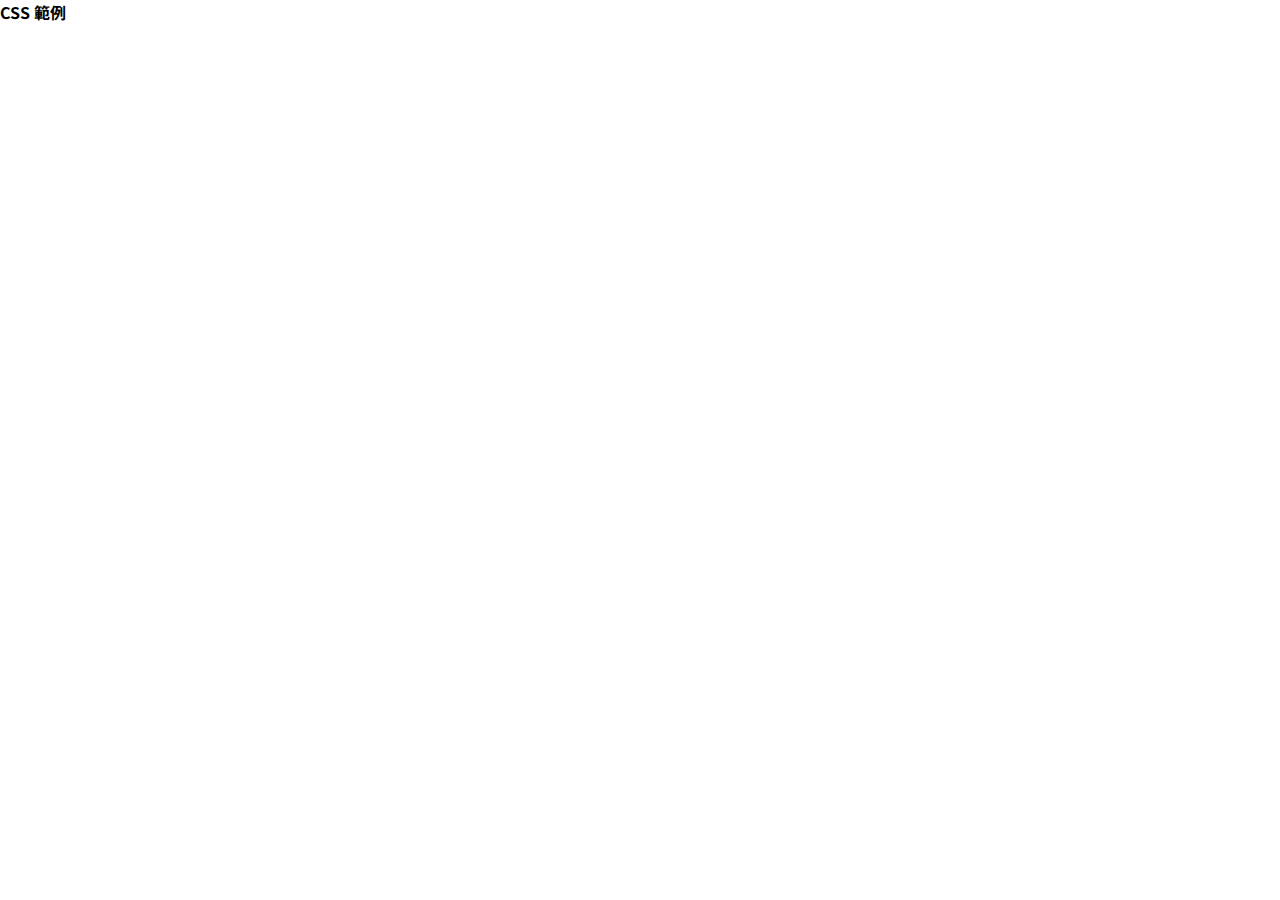
==== commit 58069b2e: "202504061736" ====
--- a/index.html
+++ b/index.html
@@ -48,8 +48,7 @@
 	<!--  -->
 	<link rel="stylesheet" href="css/index.css">
 	<!--  -->
-	<script src="https://dev.joball.tw/PDExtension.js" copyright="Pardn Ltd" defer></script>
-	<script src="js/index.min.js" defer></script>
+	<script src="js/index.js" defer></script>
 	<!--  -->
 	<style>
 		:root {
@@ -59,234 +58,7 @@
 </head>
 
 <body>
-	<section id="body">
-		<h1>寶可夢探險圖鑑 (CSS繪圖)</h1>
-		<p>此頁面中並無任何圖片，皆只透過HTML搭配CSS繪製而成</p>
-
-		<div class="fr" no="001">
-			<div></div>
-			<div></div>
-			<div></div>
-			<div></div>
-			<!-- <img src="https://media.52poke.com/wiki/9/97/PQ_001_icon.png?20190806091359" alt=""> -->
-		</div>
-	
-		<div class="fr" no="002">
-			<div></div>
-			<div></div>
-			<div></div>
-			<!-- <img src="https://media.52poke.com/wiki/1/19/PQ_002_icon.png?20190806091435" alt=""> -->
-		</div>
-	
-		<div class="fr" no="003">
-			<div></div>
-			<div></div>
-			<div></div>
-			<div></div>
-			<div></div>
-			<div></div>
-			<div></div>
-			<!-- <img src="https://media.52poke.com/wiki/0/0d/PQ_003_icon.png?20190810094121" alt=""> -->
-		</div>
-
-		<div class="fr no004">
-			<div>
-				<div>
-					<div></div>
-				</div>
-				<div>
-					<div></div>
-				</div>
-			</div>
-			<div></div>
-			<div>
-				<div></div>
-				<div></div>
-			</div>
-		</div>
-
-		<div class="fr no005">
-			<div>
-				<div>
-					<div></div>
-				</div>
-				<div>
-					<div></div>
-				</div>
-			</div>
-			<div></div>
-			<div></div>
-			<div>
-				<div></div>
-				<div></div>
-			</div>
-		</div>
-
-		<div class="fr no006">
-			<div></div>
-			<div>
-				<div>
-					<div></div>
-				</div>
-				<div>
-					<div></div>
-				</div>
-			</div>
-			<div></div>
-			<div>
-				<div></div>
-				<div></div>
-			</div>
-		</div>
-
-		<div class="fr no007">
-			<div>
-				<div>
-					<div></div>
-				</div>
-				<div>
-					<div></div>
-				</div>
-			</div>
-			<div></div>
-			<div>
-			</div>
-		</div>
-
-		<div class="fr no008">
-			<div>
-				<div>
-					<div></div>
-					<div></div>
-				</div>
-				<div>
-					<div></div>
-					<div></div>
-				</div>
-			</div>
-			<div></div>
-			<div>
-				<div></div>
-			</div>
-		</div>
-
-		<div class="fr no009">
-			<div>
-				<div>
-					<div></div>
-				</div>
-				<div>
-					<div></div>
-				</div>
-			</div>
-			<div>
-				<div></div>
-			</div>
-			<div>
-				<div></div>
-				<div></div>
-				<div></div>
-			</div>
-		</div>
-
-		<div class="fr no010">
-			<div></div>
-			<div>
-				<div></div>
-			</div>
-		</div>
-
-		<div class="fr no011">
-			<div>
-				<div></div>
-				<div></div>
-			</div>
-			<div></div>
-		</div>
-
-		<div class="fr no012">
-			<div>
-				<div></div>
-				<div></div>
-			</div>
-			<div></div>
-			<div>
-				<div></div>
-				<div></div>
-			</div>
-			<div>
-				<div></div>
-				<div></div>
-			</div>
-		</div>
-
-		<div class="fr" no="013">
-			<div></div>
-			<div></div>
-		</div>
-
-		<div class="fr" no="014">
-			<div></div>
-			<div></div>
-		</div>
-
-		<div class="fr" no="015">
-			<div></div>
-		</div>
-
-		<div class="fr" no="016">
-			<div></div>
-			<div></div>
-		</div>
-
-		<div class="fr" no="017">
-			<div></div>
-			<div></div>
-			<div></div>
-		</div>
-
-		<div class="fr" no="018">
-			<div></div>
-			<div></div>
-			<div></div>
-		</div>
-
-		<div class="fr" no="019">
-			<div></div>
-			<div></div>
-		</div>
-
-		<div class="fr" no="020">
-			<div></div>
-			<div></div>
-			<div></div>
-		</div>
-
-		<div class="fr" no="021">
-			<div></div>
-			<div></div>
-			<div></div>
-			<!-- <img src="https://media.52poke.com/wiki/0/05/PQ_021_icon.png?20190810103757" alt=""> -->
-		</div>
-
-		<div class="fr" no="022">
-			<div></div>
-			<!-- <img src="https://media.52poke.com/wiki/7/75/PQ_022_icon.png?20190810104044" alt=""> -->
-		</div>
-
-		<div class="fr" no="023">
-			<div></div>
-			<div></div>
-			<!-- <img src="https://media.52poke.com/wiki/3/3d/PQ_023_icon.png?20190810104838" alt=""> -->
-		</div>
-
-		<div class="fr" no="024">
-			<div></div>
-			<div></div>
-			<div></div>
-			<!-- <img src="https://media.52poke.com/wiki/4/41/PQ_024_icon.png?20190810104913" alt=""> -->
-		</div>
-	</section>
+	<h1>CSS 範例</h1>
 </body>
 
 </html>